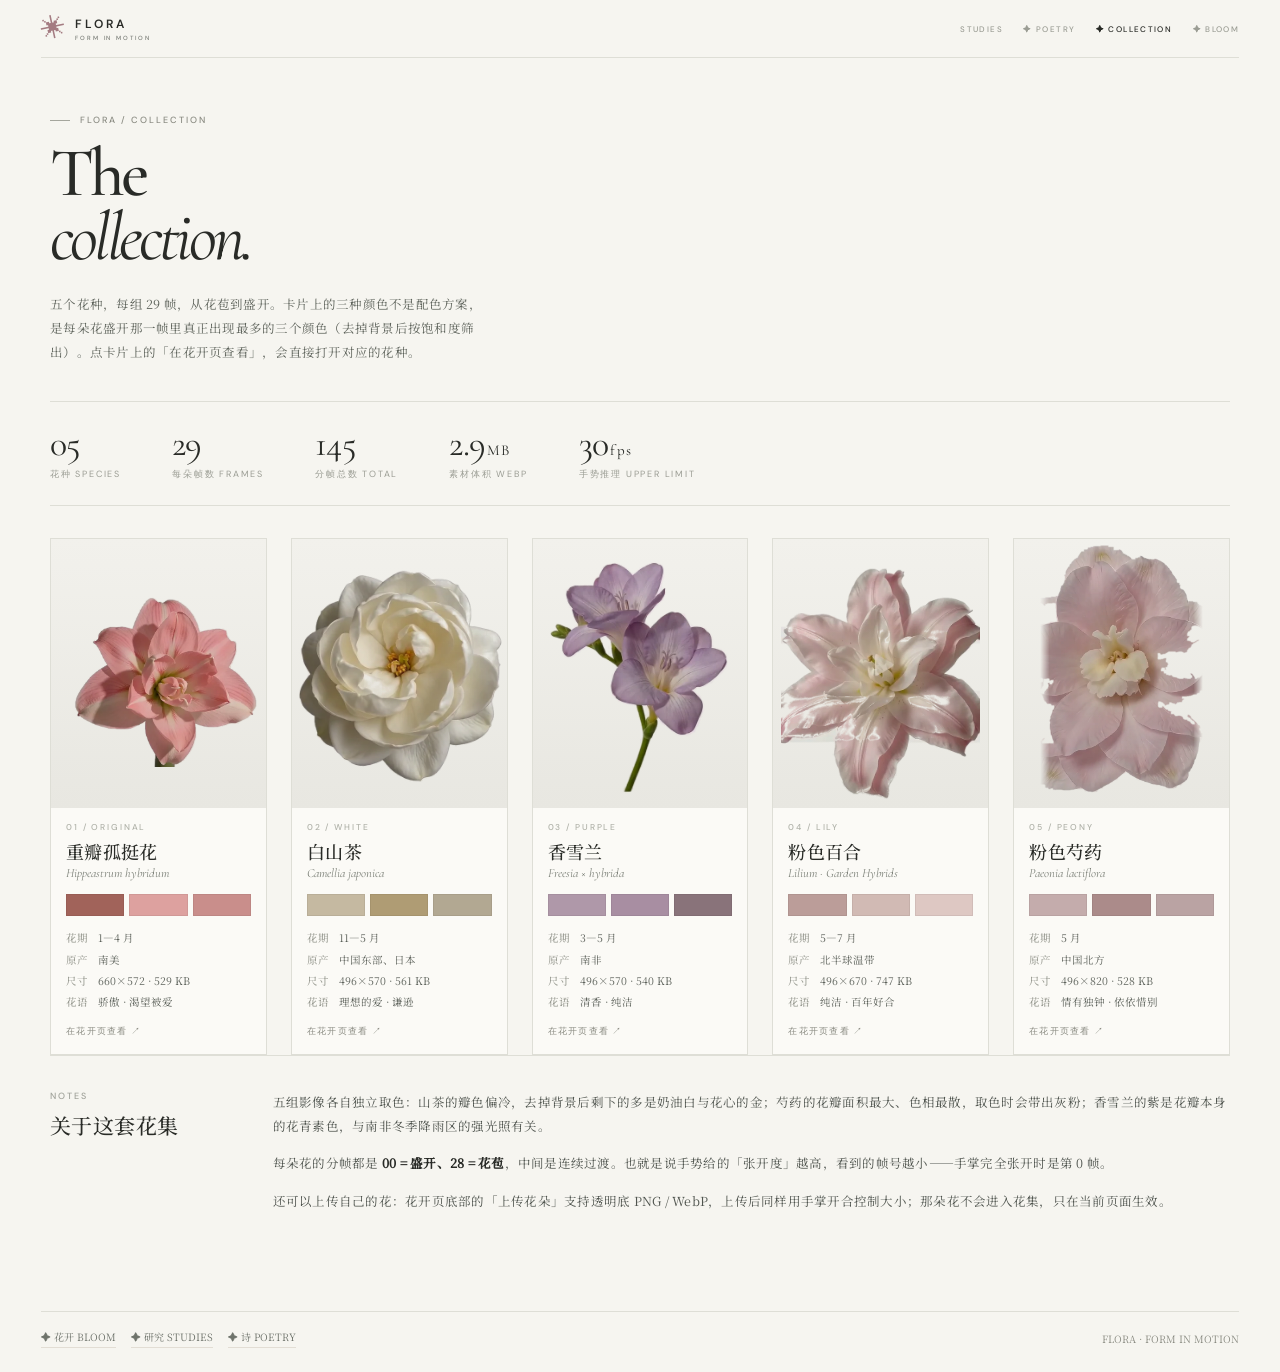
==== collection.html @ ce7758a3 "Add STUDIES / POETRY / COLLECTION pages, wire top nav, support ?flower= deep link" ====
<!doctype html>
<html lang="zh-CN">
<head>
  <meta charset="UTF-8" />
  <meta name="viewport" content="width=device-width, initial-scale=1.0" />
  <meta name="theme-color" content="#f6f5f0" />
  <meta name="description" content="FLORA · 花集：五个花种、145 张分帧、每组三种主色，附花期与花语。" />
  <link rel="icon" href="./assets/favicon.svg" type="image/svg+xml" />
  <title>COLLECTION · 花集 — FLORA</title>
  <link rel="stylesheet" href="./fonts.local.css" />
  <link rel="stylesheet" href="./styles.css" />
  <link rel="stylesheet" href="./pages.css" />
</head>
<body>
  <div class="doc-shell">
    <header class="topbar">
      <a class="wordmark" href="./" aria-label="FLORA 首页"><span class="mark" aria-hidden="true">✳</span><span><strong>FLORA</strong><small>FORM IN MOTION</small></span></a>
      <nav class="topnav" aria-label="作品导航"><a href="./studies.html">STUDIES</a><a href="./poetry.html">✦ POETRY</a><a class="active" href="./collection.html">✦ COLLECTION</a><a href="./">✦ BLOOM</a></nav>
    </header>
    <main class="doc-main">
      <p class="doc-eyebrow"><span></span>FLORA / COLLECTION</p>
      <h1 class="doc-title">The<br /><em>collection.</em></h1>
      <p class="doc-lede">五个花种，每组 29 帧，从花苞到盛开。卡片上的三种颜色不是配色方案，是每朵花盛开那一帧里真正出现最多的三个颜色（去掉背景后按饱和度筛出）。点卡片上的「在花开页查看」，会直接打开对应的花种。</p>

      <div class="stats">
        <div class="stat"><b>05</b><span>花种 SPECIES</span></div>
        <div class="stat"><b>29</b><span>每朵帧数 FRAMES</span></div>
        <div class="stat"><b>145</b><span>分帧总数 TOTAL</span></div>
        <div class="stat"><b>2.9<span>MB</span></b><span>素材体积 WEBP</span></div>
        <div class="stat"><b>30<span>fps</span></b><span>手势推理 UPPER LIMIT</span></div>
      </div>

      <div class="cards">

        <article class="card">
          <div class="card-img"><img src="./assets/frames/flower_00.webp" alt="重瓣孤挺花盛开帧" loading="lazy" /></div>
          <div class="card-body">
            <span class="card-no">01 / ORIGINAL</span>
            <h3>重瓣孤挺花</h3>
            <span class="lat">Hippeastrum hybridum</span>
            <div class="swatches"><i class="sw" style="background:#a1635a"></i><i class="sw" style="background:#dda19f"></i><i class="sw" style="background:#c98e8b"></i></div>
            <div class="card-meta"><b>花期</b><span>1—4 月</span><b>原产</b><span>南美</span><b>尺寸</b><span>660×572 · 529 KB</span><b>花语</b><span>骄傲 · 渴望被爱</span></div>
            <a class="go" href="./index.html?flower=1">在花开页查看 ↗</a>
          </div>
        </article>

        <article class="card">
          <div class="card-img"><img src="./assets/seedance/white/flower_00.webp" alt="白山茶盛开帧" loading="lazy" /></div>
          <div class="card-body">
            <span class="card-no">02 / WHITE</span>
            <h3>白山茶</h3>
            <span class="lat">Camellia japonica</span>
            <div class="swatches"><i class="sw" style="background:#c5b9a1"></i><i class="sw" style="background:#af9c74"></i><i class="sw" style="background:#b2a892"></i></div>
            <div class="card-meta"><b>花期</b><span>11—5 月</span><b>原产</b><span>中国东部、日本</span><b>尺寸</b><span>496×570 · 561 KB</span><b>花语</b><span>理想的爱 · 谦逊</span></div>
            <a class="go" href="./index.html?flower=2">在花开页查看 ↗</a>
          </div>
        </article>

        <article class="card">
          <div class="card-img"><img src="./assets/seedance/purple/flower_00.webp" alt="香雪兰盛开帧" loading="lazy" /></div>
          <div class="card-body">
            <span class="card-no">03 / PURPLE</span>
            <h3>香雪兰</h3>
            <span class="lat">Freesia × hybrida</span>
            <div class="swatches"><i class="sw" style="background:#af98a9"></i><i class="sw" style="background:#a88ea2"></i><i class="sw" style="background:#89737a"></i></div>
            <div class="card-meta"><b>花期</b><span>3—5 月</span><b>原产</b><span>南非</span><b>尺寸</b><span>496×570 · 540 KB</span><b>花语</b><span>清香 · 纯洁</span></div>
            <a class="go" href="./index.html?flower=3">在花开页查看 ↗</a>
          </div>
        </article>

        <article class="card">
          <div class="card-img"><img src="./assets/seedance/lily/flower_00.webp" alt="粉色百合盛开帧" loading="lazy" /></div>
          <div class="card-body">
            <span class="card-no">04 / LILY</span>
            <h3>粉色百合</h3>
            <span class="lat">Lilium · Garden Hybrids</span>
            <div class="swatches"><i class="sw" style="background:#bb9d99"></i><i class="sw" style="background:#d1bab4"></i><i class="sw" style="background:#dec8c3"></i></div>
            <div class="card-meta"><b>花期</b><span>5—7 月</span><b>原产</b><span>北半球温带</span><b>尺寸</b><span>496×670 · 747 KB</span><b>花语</b><span>纯洁 · 百年好合</span></div>
            <a class="go" href="./index.html?flower=4">在花开页查看 ↗</a>
          </div>
        </article>

        <article class="card">
          <div class="card-img"><img src="./assets/seedance/peony/flower_00.webp" alt="粉色芍药盛开帧" loading="lazy" /></div>
          <div class="card-body">
            <span class="card-no">05 / PEONY</span>
            <h3>粉色芍药</h3>
            <span class="lat">Paeonia lactiflora</span>
            <div class="swatches"><i class="sw" style="background:#c4acac"></i><i class="sw" style="background:#ab8b8a"></i><i class="sw" style="background:#baa3a3"></i></div>
            <div class="card-meta"><b>花期</b><span>5 月</span><b>原产</b><span>中国北方</span><b>尺寸</b><span>496×820 · 528 KB</span><b>花语</b><span>情有独钟 · 依依惜别</span></div>
            <a class="go" href="./index.html?flower=5">在花开页查看 ↗</a>
          </div>
        </article>

      </div>

      <div class="doc-sec">
        <h2>NOTES<b>关于这套花集</b></h2>
        <div class="doc-sec-body">
          <p>五组影像各自独立取色：山茶的瓣色偏冷，去掉背景后剩下的多是奶油白与花心的金；芍药的花瓣面积最大、色相最散，取色时会带出灰粉；香雪兰的紫是花瓣本身的花青素色，与南非冬季降雨区的强光照有关。</p>
          <p>每朵花的分帧都是 <strong>00 = 盛开、28 = 花苞</strong>，中间是连续过渡。也就是说手势给的「张开度」越高，看到的帧号越小——手掌完全张开时是第 0 帧。</p>
          <p>还可以上传自己的花：花开页底部的「上传花朵」支持透明底 PNG / WebP，上传后同样用手掌开合控制大小；那朵花不会进入花集，只在当前页面生效。</p>
        </div>
      </div>
    </main>
    <footer class="doc-footer">
      <nav aria-label="页脚导航"><a href="./">✦ 花开 BLOOM</a><a href="./studies.html">✦ 研究 STUDIES</a><a href="./poetry.html">✦ 诗 POETRY</a></nav>
      <span>FLORA · FORM IN MOTION</span>
    </footer>
  </div>
</body>
</html>
---- fonts.local.css ----
/* cyrillic-ext */
@font-face {
  font-family: 'Cormorant Garamond';
  font-style: italic;
  font-weight: 400;
  font-display: swap;
  src: url(./assets/fonts/cormorantgaramond-co3ZmX5slCNuHLi8bLeY9MK7whWMhyjYrEtFmSq17w.woff2) format('woff2');
  unicode-range: U+0460-052F, U+1C80-1C8A, U+20B4, U+2DE0-2DFF, U+A640-A69F, U+FE2E-FE2F;
}
/* cyrillic */
@font-face {
  font-family: 'Cormorant Garamond';
  font-style: italic;
  font-weight: 400;
  font-display: swap;
  src: url(./assets/fonts/cormorantgaramond-co3ZmX5slCNuHLi8bLeY9MK7whWMhyjYrEtMmSq17w.woff2) format('woff2');
  unicode-range: U+0301, U+0400-045F, U+0490-0491, U+04B0-04B1, U+2116;
}
/* vietnamese */
@font-face {
  font-family: 'Cormorant Garamond';
  font-style: italic;
  font-weight: 400;
  font-display: swap;
  src: url(./assets/fonts/cormorantgaramond-co3ZmX5slCNuHLi8bLeY9MK7whWMhyjYrEtHmSq17w.woff2) format('woff2');
  unicode-range: U+0102-0103, U+0110-0111, U+0128-0129, U+0168-0169, U+01A0-01A1, U+01AF-01B0, U+0300-0301, U+0303-0304, U+0308-0309, U+0323, U+0329, U+1EA0-1EF9, U+20AB;
}
/* latin-ext */
@font-face {
  font-family: 'Cormorant Garamond';
  font-style: italic;
  font-weight: 400;
  font-display: swap;
  src: url(./assets/fonts/cormorantgaramond-co3ZmX5slCNuHLi8bLeY9MK7whWMhyjYrEtGmSq17w.woff2) format('woff2');
  unicode-range: U+0100-02BA, U+02BD-02C5, U+02C7-02CC, U+02CE-02D7, U+02DD-02FF, U+0304, U+0308, U+0329, U+1D00-1DBF, U+1E00-1E9F, U+1EF2-1EFF, U+2020, U+20A0-20AB, U+20AD-20C4, U+2113, U+2C60-2C7F, U+A720-A7FF;
}
/* latin */
@font-face {
  font-family: 'Cormorant Garamond';
  font-style: italic;
  font-weight: 400;
  font-display: swap;
  src: url(./assets/fonts/cormorantgaramond-co3ZmX5slCNuHLi8bLeY9MK7whWMhyjYrEtImSo.woff2) format('woff2');
  unicode-range: U+0000-00FF, U+0131, U+0152-0153, U+02BB-02BC, U+02C6, U+02DA, U+02DC, U+0304, U+0308, U+0329, U+2000-206F, U+20AC, U+2122, U+2191, U+2193, U+2212, U+2215, U+FEFF, U+FFFD;
}
/* cyrillic-ext */
@font-face {
  font-family: 'Cormorant Garamond';
  font-style: italic;
  font-weight: 500;
  font-display: swap;
  src: url(./assets/fonts/cormorantgaramond-co3ZmX5slCNuHLi8bLeY9MK7whWMhyjYrEtFmSq17w.woff2) format('woff2');
  unicode-range: U+0460-052F, U+1C80-1C8A, U+20B4, U+2DE0-2DFF, U+A640-A69F, U+FE2E-FE2F;
}
/* cyrillic */
@font-face {
  font-family: 'Cormorant Garamond';
  font-style: italic;
  font-weight: 500;
  font-display: swap;
  src: url(./assets/fonts/cormorantgaramond-co3ZmX5slCNuHLi8bLeY9MK7whWMhyjYrEtMmSq17w.woff2) format('woff2');
  unicode-range: U+0301, U+0400-045F, U+0490-0491, U+04B0-04B1, U+2116;
}
/* vietnamese */
@font-face {
  font-family: 'Cormorant Garamond';
  font-style: italic;
  font-weight: 500;
  font-display: swap;
  src: url(./assets/fonts/cormorantgaramond-co3ZmX5slCNuHLi8bLeY9MK7whWMhyjYrEtHmSq17w.woff2) format('woff2');
  unicode-range: U+0102-0103, U+0110-0111, U+0128-0129, U+0168-0169, U+01A0-01A1, U+01AF-01B0, U+0300-0301, U+0303-0304, U+0308-0309, U+0323, U+0329, U+1EA0-1EF9, U+20AB;
}
/* latin-ext */
@font-face {
  font-family: 'Cormorant Garamond';
  font-style: italic;
  font-weight: 500;
  font-display: swap;
  src: url(./assets/fonts/cormorantgaramond-co3ZmX5slCNuHLi8bLeY9MK7whWMhyjYrEtGmSq17w.woff2) format('woff2');
  unicode-range: U+0100-02BA, U+02BD-02C5, U+02C7-02CC, U+02CE-02D7, U+02DD-02FF, U+0304, U+0308, U+0329, U+1D00-1DBF, U+1E00-1E9F, U+1EF2-1EFF, U+2020, U+20A0-20AB, U+20AD-20C4, U+2113, U+2C60-2C7F, U+A720-A7FF;
}
/* latin */
@font-face {
  font-family: 'Cormorant Garamond';
  font-style: italic;
  font-weight: 500;
  font-display: swap;
  src: url(./assets/fonts/cormorantgaramond-co3ZmX5slCNuHLi8bLeY9MK7whWMhyjYrEtImSo.woff2) format('woff2');
  unicode-range: U+0000-00FF, U+0131, U+0152-0153, U+02BB-02BC, U+02C6, U+02DA, U+02DC, U+0304, U+0308, U+0329, U+2000-206F, U+20AC, U+2122, U+2191, U+2193, U+2212, U+2215, U+FEFF, U+FFFD;
}
/* cyrillic-ext */
@font-face {
  font-family: 'Cormorant Garamond';
  font-style: normal;
  font-weight: 400;
  font-display: swap;
  src: url(./assets/fonts/cormorantgaramond-co3bmX5slCNuHLi8bLeY9MK7whWMhyjYpHtKgS4.woff2) format('woff2');
  unicode-range: U+0460-052F, U+1C80-1C8A, U+20B4, U+2DE0-2DFF, U+A640-A69F, U+FE2E-FE2F;
}
/* cyrillic */
@font-face {
  font-family: 'Cormorant Garamond';
  font-style: normal;
  font-weight: 400;
  font-display: swap;
  src: url(./assets/fonts/cormorantgaramond-co3bmX5slCNuHLi8bLeY9MK7whWMhyjYrXtKgS4.woff2) format('woff2');
  unicode-range: U+0301, U+0400-045F, U+0490-0491, U+04B0-04B1, U+2116;
}
/* vietnamese */
@font-face {
  font-family: 'Cormorant Garamond';
  font-style: normal;
  font-weight: 400;
  font-display: swap;
  src: url(./assets/fonts/cormorantgaramond-co3bmX5slCNuHLi8bLeY9MK7whWMhyjYpntKgS4.woff2) format('woff2');
  unicode-range: U+0102-0103, U+0110-0111, U+0128-0129, U+0168-0169, U+01A0-01A1, U+01AF-01B0, U+0300-0301, U+0303-0304, U+0308-0309, U+0323, U+0329, U+1EA0-1EF9, U+20AB;
}
/* latin-ext */
@font-face {
  font-family: 'Cormorant Garamond';
  font-style: normal;
  font-weight: 400;
  font-display: swap;
  src: url(./assets/fonts/cormorantgaramond-co3bmX5slCNuHLi8bLeY9MK7whWMhyjYp3tKgS4.woff2) format('woff2');
  unicode-range: U+0100-02BA, U+02BD-02C5, U+02C7-02CC, U+02CE-02D7, U+02DD-02FF, U+0304, U+0308, U+0329, U+1D00-1DBF, U+1E00-1E9F, U+1EF2-1EFF, U+2020, U+20A0-20AB, U+20AD-20C4, U+2113, U+2C60-2C7F, U+A720-A7FF;
}
/* latin */
@font-face {
  font-family: 'Cormorant Garamond';
  font-style: normal;
  font-weight: 400;
  font-display: swap;
  src: url(./assets/fonts/cormorantgaramond-co3bmX5slCNuHLi8bLeY9MK7whWMhyjYqXtK.woff2) format('woff2');
  unicode-range: U+0000-00FF, U+0131, U+0152-0153, U+02BB-02BC, U+02C6, U+02DA, U+02DC, U+0304, U+0308, U+0329, U+2000-206F, U+20AC, U+2122, U+2191, U+2193, U+2212, U+2215, U+FEFF, U+FFFD;
}
/* cyrillic-ext */
@font-face {
  font-family: 'Cormorant Garamond';
  font-style: normal;
  font-weight: 500;
  font-display: swap;
  src: url(./assets/fonts/cormorantgaramond-co3bmX5slCNuHLi8bLeY9MK7whWMhyjYpHtKgS4.woff2) format('woff2');
  unicode-range: U+0460-052F, U+1C80-1C8A, U+20B4, U+2DE0-2DFF, U+A640-A69F, U+FE2E-FE2F;
}
/* cyrillic */
@font-face {
  font-family: 'Cormorant Garamond';
  font-style: normal;
  font-weight: 500;
  font-display: swap;
  src: url(./assets/fonts/cormorantgaramond-co3bmX5slCNuHLi8bLeY9MK7whWMhyjYrXtKgS4.woff2) format('woff2');
  unicode-range: U+0301, U+0400-045F, U+0490-0491, U+04B0-04B1, U+2116;
}
/* vietnamese */
@font-face {
  font-family: 'Cormorant Garamond';
  font-style: normal;
  font-weight: 500;
  font-display: swap;
  src: url(./assets/fonts/cormorantgaramond-co3bmX5slCNuHLi8bLeY9MK7whWMhyjYpntKgS4.woff2) format('woff2');
  unicode-range: U+0102-0103, U+0110-0111, U+0128-0129, U+0168-0169, U+01A0-01A1, U+01AF-01B0, U+0300-0301, U+0303-0304, U+0308-0309, U+0323, U+0329, U+1EA0-1EF9, U+20AB;
}
/* latin-ext */
@font-face {
  font-family: 'Cormorant Garamond';
  font-style: normal;
  font-weight: 500;
  font-display: swap;
  src: url(./assets/fonts/cormorantgaramond-co3bmX5slCNuHLi8bLeY9MK7whWMhyjYp3tKgS4.woff2) format('woff2');
  unicode-range: U+0100-02BA, U+02BD-02C5, U+02C7-02CC, U+02CE-02D7, U+02DD-02FF, U+0304, U+0308, U+0329, U+1D00-1DBF, U+1E00-1E9F, U+1EF2-1EFF, U+2020, U+20A0-20AB, U+20AD-20C4, U+2113, U+2C60-2C7F, U+A720-A7FF;
}
/* latin */
@font-face {
  font-family: 'Cormorant Garamond';
  font-style: normal;
  font-weight: 500;
  font-display: swap;
  src: url(./assets/fonts/cormorantgaramond-co3bmX5slCNuHLi8bLeY9MK7whWMhyjYqXtK.woff2) format('woff2');
  unicode-range: U+0000-00FF, U+0131, U+0152-0153, U+02BB-02BC, U+02C6, U+02DA, U+02DC, U+0304, U+0308, U+0329, U+2000-206F, U+20AC, U+2122, U+2191, U+2193, U+2212, U+2215, U+FEFF, U+FFFD;
}
/* latin-ext */
@font-face {
  font-family: 'DM Sans';
  font-style: normal;
  font-weight: 400;
  font-display: swap;
  src: url(./assets/fonts/dmsans-rP2Yp2ywxg089UriI5-g4vlH9VoD8Cmcqbu6-K6h9Q.woff2) format('woff2');
  unicode-range: U+0100-02BA, U+02BD-02C5, U+02C7-02CC, U+02CE-02D7, U+02DD-02FF, U+0304, U+0308, U+0329, U+1D00-1DBF, U+1E00-1E9F, U+1EF2-1EFF, U+2020, U+20A0-20AB, U+20AD-20C4, U+2113, U+2C60-2C7F, U+A720-A7FF;
}
/* latin */
@font-face {
  font-family: 'DM Sans';
  font-style: normal;
  font-weight: 400;
  font-display: swap;
  src: url(./assets/fonts/dmsans-rP2Yp2ywxg089UriI5-g4vlH9VoD8Cmcqbu0-K4.woff2) format('woff2');
  unicode-range: U+0000-00FF, U+0131, U+0152-0153, U+02BB-02BC, U+02C6, U+02DA, U+02DC, U+0304, U+0308, U+0329, U+2000-206F, U+20AC, U+2122, U+2191, U+2193, U+2212, U+2215, U+FEFF, U+FFFD;
}
/* latin-ext */
@font-face {
  font-family: 'DM Sans';
  font-style: normal;
  font-weight: 500;
  font-display: swap;
  src: url(./assets/fonts/dmsans-rP2Yp2ywxg089UriI5-g4vlH9VoD8Cmcqbu6-K6h9Q.woff2) format('woff2');
  unicode-range: U+0100-02BA, U+02BD-02C5, U+02C7-02CC, U+02CE-02D7, U+02DD-02FF, U+0304, U+0308, U+0329, U+1D00-1DBF, U+1E00-1E9F, U+1EF2-1EFF, U+2020, U+20A0-20AB, U+20AD-20C4, U+2113, U+2C60-2C7F, U+A720-A7FF;
}
/* latin */
@font-face {
  font-family: 'DM Sans';
  font-style: normal;
  font-weight: 500;
  font-display: swap;
  src: url(./assets/fonts/dmsans-rP2Yp2ywxg089UriI5-g4vlH9VoD8Cmcqbu0-K4.woff2) format('woff2');
  unicode-range: U+0000-00FF, U+0131, U+0152-0153, U+02BB-02BC, U+02C6, U+02DA, U+02DC, U+0304, U+0308, U+0329, U+2000-206F, U+20AC, U+2122, U+2191, U+2193, U+2212, U+2215, U+FEFF, U+FFFD;
}
/* latin-ext */
@font-face {
  font-family: 'DM Sans';
  font-style: normal;
  font-weight: 600;
  font-display: swap;
  src: url(./assets/fonts/dmsans-rP2Yp2ywxg089UriI5-g4vlH9VoD8Cmcqbu6-K6h9Q.woff2) format('woff2');
  unicode-range: U+0100-02BA, U+02BD-02C5, U+02C7-02CC, U+02CE-02D7, U+02DD-02FF, U+0304, U+0308, U+0329, U+1D00-1DBF, U+1E00-1E9F, U+1EF2-1EFF, U+2020, U+20A0-20AB, U+20AD-20C4, U+2113, U+2C60-2C7F, U+A720-A7FF;
}
/* latin */
@font-face {
  font-family: 'DM Sans';
  font-style: normal;
  font-weight: 600;
  font-display: swap;
  src: url(./assets/fonts/dmsans-rP2Yp2ywxg089UriI5-g4vlH9VoD8Cmcqbu0-K4.woff2) format('woff2');
  unicode-range: U+0000-00FF, U+0131, U+0152-0153, U+02BB-02BC, U+02C6, U+02DA, U+02DC, U+0304, U+0308, U+0329, U+2000-206F, U+20AC, U+2122, U+2191, U+2193, U+2212, U+2215, U+FEFF, U+FFFD;
}
@font-face {
  font-family: 'Noto Serif SC';
  font-style: normal;
  font-weight: 400;
  font-display: swap;
  src: url(./assets/fonts/notoserifsc-H4chBXePl9DZ0Xe7gG9cyOj7oqP0dTpxZbB9E9gjjmzKvaeKHUTtJDWv3z-us4bxD8F5og.4.woff2) format('woff2');
  unicode-range: U+1f1e9-1f1f5, U+1f1f7-1f1ff, U+1f21a, U+1f232, U+1f234-1f237, U+1f250-1f251, U+1f300, U+1f302-1f308, U+1f30a-1f311, U+1f315, U+1f319-1f320, U+1f324, U+1f327, U+1f32a, U+1f32c-1f32d, U+1f330-1f357, U+1f359-1f37e;
}
@font-face {
  font-family: 'Noto Serif SC';
  font-style: normal;
  font-weight: 400;
  font-display: swap;
  src: url(./assets/fonts/notoserifsc-H4chBXePl9DZ0Xe7gG9cyOj7oqP0dTpxZbB9E9gjjmzKvaeKHUTtJDWv3z-us4bxD8F5og.5.woff2) format('woff2');
  unicode-range: U+fee3, U+fef3, U+ff03-ff04, U+ff07, U+ff0a, U+ff17-ff19, U+ff1c-ff1d, U+ff20-ff3a, U+ff3c, U+ff3e-ff5b, U+ff5d, U+ff61-ff65, U+ff67-ff6a, U+ff6c, U+ff6f-ff78, U+ff7a-ff7d, U+ff80-ff84, U+ff86, U+ff89-ff8e, U+ff92, U+ff97-ff9b, U+ff9d-ff9f, U+ffe0-ffe4, U+ffe6, U+ffe9, U+ffeb, U+ffed, U+fffc, U+1f004, U+1f170-1f171, U+1f192-1f195, U+1f198-1f19a, U+1f1e6-1f1e8;
}
@font-face {
  font-family: 'Noto Serif SC';
  font-style: normal;
  font-weight: 400;
  font-display: swap;
  src: url(./assets/fonts/notoserifsc-H4chBXePl9DZ0Xe7gG9cyOj7oqP0dTpxZbB9E9gjjmzKvaeKHUTtJDWv3z-us4bxD8F5og.6.woff2) format('woff2');
  unicode-range: U+f0a7, U+f0b2, U+f0b7, U+f0c9, U+f0d8, U+f0da, U+f0dc-f0dd, U+f0e0, U+f0e6, U+f0eb, U+f0fc, U+f101, U+f104-f105, U+f107, U+f10b, U+f11b, U+f14b, U+f18a, U+f193, U+f1d6-f1d7, U+f244, U+f27a, U+f296, U+f2ae, U+f471, U+f4b3, U+f610-f611, U+f880-f881, U+f8ec, U+f8f5, U+f8ff, U+f901, U+f90a, U+f92c-f92d, U+f934, U+f937, U+f941, U+f965, U+f967, U+f969, U+f96b, U+f96f, U+f974, U+f978-f979, U+f97e, U+f981, U+f98a, U+f98e, U+f997, U+f99c, U+f9b2, U+f9b5, U+f9ba, U+f9be, U+f9ca, U+f9d0-f9d1, U+f9dd, U+f9e0-f9e1, U+f9e4, U+f9f7, U+fa00-fa01, U+fa08, U+fa0a, U+fa11, U+fb01-fb02, U+fdfc, U+fe0e, U+fe30-fe31, U+fe33-fe44, U+fe49-fe52, U+fe54-fe57, U+fe59-fe66, U+fe68-fe6b, U+fe8e, U+fe92-fe93, U+feae, U+feb8, U+fecb-fecc, U+fee0;
}
@font-face {
  font-family: 'Noto Serif SC';
  font-style: normal;
  font-weight: 400;
  font-display: swap;
  src: url(./assets/fonts/notoserifsc-H4chBXePl9DZ0Xe7gG9cyOj7oqP0dTpxZbB9E9gjjmzKvaeKHUTtJDWv3z-us4bxD8F5og.21.woff2) format('woff2');
  unicode-range: U+9f83, U+9f85-9f8d, U+9f90-9f91, U+9f94-9f96, U+9f98, U+9f9b-9f9c, U+9f9e, U+9fa0, U+9fa2, U+9ff0-9fff, U+a001, U+a007, U+a025, U+a046-a047, U+a057, U+a072, U+a078-a079, U+a083, U+a085, U+a100, U+a118, U+a132, U+a134, U+a1f4, U+a242, U+a4a6, U+a4aa, U+a4b0-a4b1, U+a4b3, U+a9c1-a9c2, U+ac00-ac01, U+ac04, U+ac08, U+ac10-ac11, U+ac13-ac16, U+ac19, U+ac1c-ac1d, U+ac24, U+ac70-ac71, U+ac74, U+ac77-ac78, U+ac80-ac81, U+ac83, U+ac8c, U+ac90, U+ac9f-aca0, U+aca8-aca9, U+acac, U+acb0, U+acbd, U+acc1, U+acc4, U+ace0-ace1, U+ace4, U+ace8, U+acf3, U+acf5, U+acfc-acfd, U+ad00, U+ad0c, U+ad11, U+ad1c, U+ad34, U+ad50, U+ad64, U+ad6c, U+ad70, U+ad74, U+ad7f, U+ad81, U+ad8c, U+adc0, U+adc8, U+addc, U+ade0, U+adf8-adf9, U+adfc, U+ae00, U+ae08-ae09, U+ae0b, U+ae30, U+ae34, U+ae38, U+ae40, U+ae4a, U+ae4c, U+ae54, U+ae68, U+aebc, U+aed8, U+af2c-af2d;
}
@font-face {
  font-family: 'Noto Serif SC';
  font-style: normal;
  font-weight: 400;
  font-display: swap;
  src: url(./assets/fonts/notoserifsc-H4chBXePl9DZ0Xe7gG9cyOj7oqP0dTpxZbB9E9gjjmzKvaeKHUTtJDWv3z-us4bxD8F5og.22.woff2) format('woff2');
  unicode-range: U+9e30-9e33, U+9e35-9e3b, U+9e3e, U+9e40-9e44, U+9e46-9e4e, U+9e51, U+9e53, U+9e55-9e58, U+9e5a-9e5c, U+9e5e-9e63, U+9e66-9e6e, U+9e71, U+9e73, U+9e75, U+9e78-9e79, U+9e7c-9e7e, U+9e82, U+9e86-9e88, U+9e8b-9e8c, U+9e90-9e91, U+9e93, U+9e95, U+9e97, U+9e9d, U+9ea4-9ea5, U+9ea9-9eaa, U+9eb4-9eb5, U+9eb8-9eba, U+9ebc-9ebf, U+9ec3, U+9ec9, U+9ecd, U+9ed0, U+9ed2-9ed3, U+9ed5-9ed6, U+9ed9, U+9edc-9edd, U+9edf-9ee0, U+9ee2, U+9ee5, U+9ee7-9eea, U+9eef, U+9ef1, U+9ef3-9ef4, U+9ef6, U+9ef9, U+9efb-9efc, U+9efe, U+9f0b, U+9f0d, U+9f10, U+9f14, U+9f17, U+9f19, U+9f22, U+9f29, U+9f2c, U+9f2f, U+9f31, U+9f37, U+9f39, U+9f3d-9f3e, U+9f41, U+9f4a-9f4b, U+9f51-9f52, U+9f61-9f63, U+9f66-9f67, U+9f80-9f81;
}
@font-face {
  font-family: 'Noto Serif SC';
  font-style: normal;
  font-weight: 400;
  font-display: swap;
  src: url(./assets/fonts/notoserifsc-H4chBXePl9DZ0Xe7gG9cyOj7oqP0dTpxZbB9E9gjjmzKvaeKHUTtJDWv3z-us4bxD8F5og.23.woff2) format('woff2');
  unicode-range: U+9c82-9c83, U+9c85-9c8c, U+9c8e-9c92, U+9c94-9c9b, U+9c9e-9ca3, U+9ca5-9ca7, U+9ca9, U+9cab, U+9cad-9cae, U+9cb1-9cb7, U+9cb9-9cbd, U+9cbf-9cc0, U+9cc3, U+9cc5-9cc7, U+9cc9-9cd1, U+9cd3-9cda, U+9cdc-9cdd, U+9cdf, U+9ce1-9ce3, U+9ce5, U+9ce9, U+9cee-9cef, U+9cf3-9cf4, U+9cf6, U+9cfc-9cfd, U+9d02, U+9d08-9d09, U+9d12, U+9d1b, U+9d1e, U+9d26, U+9d28, U+9d37, U+9d3b, U+9d3f, U+9d51, U+9d59, U+9d5c-9d5d, U+9d5f-9d61, U+9d6c, U+9d70, U+9d72, U+9d7a, U+9d7e, U+9d84, U+9d89, U+9d8f, U+9d92, U+9daf, U+9db4, U+9db8, U+9dbc, U+9dc4, U+9dc7, U+9dc9, U+9dd7, U+9ddf, U+9df2, U+9df9-9dfa, U+9e0a, U+9e11, U+9e1a, U+9e1e, U+9e20, U+9e22, U+9e28-9e2c, U+9e2e-9e2f;
}
@font-face {
  font-family: 'Noto Serif SC';
  font-style: normal;
  font-weight: 400;
  font-display: swap;
  src: url(./assets/fonts/notoserifsc-H4chBXePl9DZ0Xe7gG9cyOj7oqP0dTpxZbB9E9gjjmzKvaeKHUTtJDWv3z-us4bxD8F5og.24.woff2) format('woff2');
  unicode-range: U+9a80, U+9a83, U+9a85, U+9a88-9a8a, U+9a8d-9a8e, U+9a90, U+9a92-9a93, U+9a95-9a96, U+9a98-9a99, U+9a9b-9aa2, U+9aa5, U+9aa7, U+9aaf-9ab1, U+9ab5-9ab6, U+9ab9-9aba, U+9ac0-9ac4, U+9ac8, U+9acb-9acc, U+9ace-9acf, U+9ad1-9ad2, U+9ad9, U+9adf, U+9ae1, U+9ae3, U+9aea-9aeb, U+9aed-9aef, U+9af4, U+9af9, U+9afb, U+9b03-9b04, U+9b06, U+9b08, U+9b0d, U+9b0f-9b10, U+9b13, U+9b18, U+9b1a, U+9b1f, U+9b22-9b23, U+9b25, U+9b27-9b28, U+9b2a, U+9b2f, U+9b31-9b32, U+9b3b, U+9b43, U+9b46-9b49, U+9b4d-9b4e, U+9b51, U+9b56, U+9b58, U+9b5a, U+9b5c, U+9b5f, U+9b61-9b62, U+9b6f, U+9b77, U+9b80, U+9b88, U+9b8b, U+9b8e, U+9b91, U+9b9f-9ba0, U+9ba8, U+9baa-9bab, U+9bad-9bae, U+9bb0-9bb1, U+9bb8, U+9bc9-9bca, U+9bd3, U+9bd6, U+9bdb, U+9be8, U+9bf0-9bf1, U+9c02, U+9c10, U+9c15, U+9c24, U+9c2d, U+9c32, U+9c39, U+9c3b, U+9c40, U+9c47-9c49, U+9c53, U+9c57, U+9c64, U+9c72, U+9c77-9c78, U+9c7b, U+9c7f-9c80;
}
@font-face {
  font-family: 'Noto Serif SC';
  font-style: normal;
  font-weight: 400;
  font-display: swap;
  src: url(./assets/fonts/notoserifsc-H4chBXePl9DZ0Xe7gG9cyOj7oqP0dTpxZbB9E9gjjmzKvaeKHUTtJDWv3z-us4bxD8F5og.25.woff2) format('woff2');
  unicode-range: U+98dd, U+98e1-98e2, U+98e7-98ea, U+98ec, U+98ee-98ef, U+98f2, U+98f4, U+98fc-98fe, U+9903, U+9905, U+9908, U+990a, U+990c-990d, U+9913-9914, U+9918, U+991a-991b, U+991e, U+9921, U+9928, U+992c, U+992e, U+9935, U+9938-9939, U+993d-993e, U+9945, U+994b-994c, U+9951-9952, U+9954-9955, U+9957, U+995e, U+9963, U+9966-9969, U+996b-996c, U+996f, U+9974-9975, U+9977-9979, U+997d-997e, U+9980-9981, U+9983-9984, U+9987, U+998a-998b, U+998d-9991, U+9993-9995, U+9997-9998, U+99a5, U+99ab, U+99ad-99ae, U+99b1, U+99b3-99b4, U+99bc, U+99bf, U+99c1, U+99c3-99c6, U+99cc, U+99d0, U+99d2, U+99d5, U+99db, U+99dd, U+99e1, U+99ed, U+99f1, U+99ff, U+9a01, U+9a03-9a04, U+9a0e-9a0f, U+9a11-9a13, U+9a19, U+9a1b, U+9a28, U+9a2b, U+9a30, U+9a32, U+9a37, U+9a40, U+9a45, U+9a4a, U+9a4d-9a4e, U+9a52, U+9a55, U+9a57, U+9a5a-9a5b, U+9a5f, U+9a62, U+9a65, U+9a69, U+9a6b, U+9a6e, U+9a75, U+9a77-9a7a, U+9a7d;
}
@font-face {
  font-family: 'Noto Serif SC';
  font-style: normal;
  font-weight: 400;
  font-display: swap;
  src: url(./assets/fonts/notoserifsc-H4chBXePl9DZ0Xe7gG9cyOj7oqP0dTpxZbB9E9gjjmzKvaeKHUTtJDWv3z-us4bxD8F5og.26.woff2) format('woff2');
  unicode-range: U+975b-975c, U+9763, U+9765-9766, U+976c-976d, U+9773, U+9776, U+977a, U+977c, U+9784-9785, U+978e-978f, U+9791-9792, U+9794-9795, U+9798, U+979a, U+979e, U+97a3, U+97a5-97a6, U+97a8, U+97ab-97ac, U+97ae-97af, U+97b2, U+97b4, U+97c6, U+97cb-97cc, U+97d3, U+97d8, U+97dc, U+97e1, U+97ea-97eb, U+97ee, U+97fb, U+97fe-97ff, U+9801-9803, U+9805-9806, U+9808, U+980c, U+9810-9814, U+9817-9818, U+981e, U+9820-9821, U+9824, U+9828, U+982b-982d, U+9830, U+9834, U+9838-9839, U+983c, U+9846, U+984d-984f, U+9851-9852, U+9854-9855, U+9857-9858, U+985a-985b, U+9862-9863, U+9865, U+9867, U+986b, U+986f-9871, U+9877-9878, U+987c, U+9880, U+9883, U+9885, U+9889, U+988b-988f, U+9893-9895, U+9899-989b, U+989e-989f, U+98a1-98a2, U+98a5-98a7, U+98a9, U+98af, U+98b1, U+98b6, U+98ba, U+98be, U+98c3-98c4, U+98c6-98c8, U+98cf-98d6, U+98da-98db;
}
@font-face {
  font-family: 'Noto Serif SC';
  font-style: normal;
  font-weight: 400;
  font-display: swap;
  src: url(./assets/fonts/notoserifsc-H4chBXePl9DZ0Xe7gG9cyOj7oqP0dTpxZbB9E9gjjmzKvaeKHUTtJDWv3z-us4bxD8F5og.27.woff2) format('woff2');
  unicode-range: U+95c4-95ca, U+95cc-95cd, U+95d4-95d6, U+95d8, U+95e1-95e2, U+95e9, U+95f0-95f1, U+95f3, U+95f6, U+95fc, U+95fe-95ff, U+9602-9604, U+9606-960d, U+960f, U+9611-9613, U+9615-9617, U+9619-961b, U+961d, U+9621, U+9628, U+962f, U+963c-963e, U+9641-9642, U+9649, U+9654, U+965b-965f, U+9661, U+9663, U+9665, U+9667-9668, U+966c, U+9670, U+9672-9674, U+9678, U+967a, U+967d, U+9682, U+9685, U+9688, U+968a, U+968d-968e, U+9695, U+9697-9698, U+969e, U+96a0, U+96a3-96a4, U+96a8, U+96aa, U+96b0-96b1, U+96b3-96b4, U+96b7-96b9, U+96bb-96bd, U+96c9, U+96cb, U+96ce, U+96d1-96d2, U+96d6, U+96d9, U+96db-96dc, U+96de, U+96e0, U+96e3, U+96e9, U+96eb, U+96f0-96f2, U+96f9, U+96ff, U+9701-9702, U+9705, U+9708, U+970a, U+970e-970f, U+9711, U+9719, U+9727, U+972a, U+972d, U+9730, U+973d, U+9742, U+9744, U+9748-9749, U+9750-9751, U+975a;
}
@font-face {
  font-family: 'Noto Serif SC';
  font-style: normal;
  font-weight: 400;
  font-display: swap;
  src: url(./assets/fonts/notoserifsc-H4chBXePl9DZ0Xe7gG9cyOj7oqP0dTpxZbB9E9gjjmzKvaeKHUTtJDWv3z-us4bxD8F5og.28.woff2) format('woff2');
  unicode-range: U+94f5, U+94f7, U+94f9, U+94fb-94fd, U+94ff, U+9503-9504, U+9506-9507, U+9509-950a, U+950d-950f, U+9511-9518, U+951a-9520, U+9522, U+9528-952d, U+9530-953a, U+953c-953f, U+9543-9546, U+9548-9550, U+9552-9555, U+9557-955b, U+955d-9568, U+956a-956d, U+9570-9574, U+9583, U+9586, U+9589, U+958e-958f, U+9591-9592, U+9594, U+9598-9599, U+959e-95a0, U+95a2-95a6, U+95a8-95b2, U+95b4, U+95b8-95c3;
}
@font-face {
  font-family: 'Noto Serif SC';
  font-style: normal;
  font-weight: 400;
  font-display: swap;
  src: url(./assets/fonts/notoserifsc-H4chBXePl9DZ0Xe7gG9cyOj7oqP0dTpxZbB9E9gjjmzKvaeKHUTtJDWv3z-us4bxD8F5og.29.woff2) format('woff2');
  unicode-range: U+941c-942b, U+942d-942e, U+9432-9433, U+9435, U+9438, U+943a, U+943e, U+9444, U+944a, U+9451-9452, U+945a, U+9462-9463, U+9465, U+9470-9487, U+948a-9492, U+9494-9498, U+949a, U+949c-949d, U+94a1, U+94a3-94a4, U+94a8, U+94aa-94ad, U+94af, U+94b2, U+94b4-94ba, U+94bc-94c0, U+94c4, U+94c6-94db, U+94de-94ec, U+94ee-94f1, U+94f3;
}
@font-face {
  font-family: 'Noto Serif SC';
  font-style: normal;
  font-weight: 400;
  font-display: swap;
  src: url(./assets/fonts/notoserifsc-H4chBXePl9DZ0Xe7gG9cyOj7oqP0dTpxZbB9E9gjjmzKvaeKHUTtJDWv3z-us4bxD8F5og.30.woff2) format('woff2');
  unicode-range: U+92ec-92ed, U+92f0, U+92f3, U+92f8, U+92fc, U+9304, U+9306, U+9310, U+9312, U+9315, U+9318, U+931a, U+931e, U+9320-9322, U+9324, U+9326-9329, U+932b-932c, U+932f, U+9331-9332, U+9335-9336, U+933e, U+9340-9341, U+934a-9360, U+9362-9363, U+9365-936b, U+936e, U+9375, U+937e, U+9382, U+938a, U+938c, U+938f, U+9393-9394, U+9396-9397, U+939a, U+93a2, U+93a7, U+93ac-93cd, U+93d0-93d1, U+93d6-93d8, U+93de-93df, U+93e1-93e2, U+93e4, U+93f8, U+93fb, U+93fd, U+940e-941a;
}
@font-face {
  font-family: 'Noto Serif SC';
  font-style: normal;
  font-weight: 400;
  font-display: swap;
  src: url(./assets/fonts/notoserifsc-H4chBXePl9DZ0Xe7gG9cyOj7oqP0dTpxZbB9E9gjjmzKvaeKHUTtJDWv3z-us4bxD8F5og.31.woff2) format('woff2');
  unicode-range: U+9163-9164, U+9169, U+9170, U+9172, U+9174, U+9179-917a, U+917d-917e, U+9182-9183, U+9185, U+918c-918d, U+9190-9191, U+919a, U+919c, U+91a1-91a4, U+91a8, U+91aa-91af, U+91b4-91b5, U+91b8, U+91ba, U+91be, U+91c0-91c1, U+91c6, U+91c8, U+91cb, U+91d0, U+91d2, U+91d7-91d8, U+91dd, U+91e3, U+91e6-91e7, U+91ed, U+91f0, U+91f5, U+91f9, U+9200, U+9205, U+9207-920a, U+920d-920e, U+9210, U+9214-9215, U+921c, U+921e, U+9221, U+9223-9227, U+9229-922a, U+922d, U+9234-9235, U+9237, U+9239-923a, U+923c-9240, U+9244-9246, U+9249, U+924e-924f, U+9251, U+9253, U+9257, U+925b, U+925e, U+9262, U+9264-9266, U+9268, U+926c, U+926f, U+9271, U+927b, U+927e, U+9280, U+9283, U+9285-928a, U+928e, U+9291, U+9293, U+9296, U+9298, U+929c-929d, U+92a8, U+92ab-92ae, U+92b3, U+92b6-92b7, U+92b9, U+92c1, U+92c5-92c6, U+92c8, U+92cc, U+92d0, U+92d2, U+92e4, U+92ea;
}
@font-face {
  font-family: 'Noto Serif SC';
  font-style: normal;
  font-weight: 400;
  font-display: swap;
  src: url(./assets/fonts/notoserifsc-H4chBXePl9DZ0Xe7gG9cyOj7oqP0dTpxZbB9E9gjjmzKvaeKHUTtJDWv3z-us4bxD8F5og.32.woff2) format('woff2');
  unicode-range: U+9004, U+900b, U+9011, U+9015-9016, U+901e, U+9021, U+9026, U+902d, U+902f, U+9031, U+9035-9036, U+9039-903a, U+9041, U+9044-9046, U+904a, U+904f-9052, U+9054-9055, U+9058-9059, U+905b-905e, U+9060-9062, U+9068-9069, U+906f, U+9072, U+9074, U+9076-907a, U+907c-907d, U+9081, U+9083, U+9085, U+9087-908b, U+908f, U+9095, U+9097, U+9099-909b, U+909d, U+90a0-90a1, U+90a8-90a9, U+90ac, U+90b0, U+90b2-90b4, U+90b6, U+90b8, U+90ba, U+90bd-90be, U+90c3-90c5, U+90c7-90c8, U+90cf-90d0, U+90d3, U+90d5, U+90d7, U+90da-90dc, U+90de, U+90e2, U+90e4, U+90e6-90e7, U+90ea-90eb, U+90ef, U+90f4-90f5, U+90f7, U+90fe-9100, U+9104, U+9109, U+910c, U+9112, U+9114-9115, U+9118, U+911c, U+911e, U+9120, U+9122-9123, U+9127, U+912d, U+912f-9132, U+9139-913a, U+9143, U+9146, U+9149-914a, U+914c, U+914e-9150, U+9154, U+9157, U+915a, U+915d-915e, U+9161-9162;
}
@font-face {
  font-family: 'Noto Serif SC';
  font-style: normal;
  font-weight: 400;
  font-display: swap;
  src: url(./assets/fonts/notoserifsc-H4chBXePl9DZ0Xe7gG9cyOj7oqP0dTpxZbB9E9gjjmzKvaeKHUTtJDWv3z-us4bxD8F5og.33.woff2) format('woff2');
  unicode-range: U+8e41-8e42, U+8e47, U+8e49-8e4b, U+8e50-8e53, U+8e59-8e5a, U+8e5f-8e60, U+8e64, U+8e69, U+8e6c, U+8e70, U+8e74, U+8e76, U+8e7a-8e7c, U+8e7f, U+8e84-8e85, U+8e87, U+8e89, U+8e8b, U+8e8d, U+8e8f-8e90, U+8e94, U+8e99, U+8e9c, U+8e9e, U+8eaa, U+8eac, U+8eb0, U+8eb6, U+8ec0, U+8ec6, U+8eca-8ece, U+8ed2, U+8eda, U+8edf, U+8ee2, U+8eeb, U+8ef8, U+8efb-8efe, U+8f03, U+8f09, U+8f0b, U+8f12-8f15, U+8f1b, U+8f1d, U+8f1f, U+8f29-8f2a, U+8f2f, U+8f36, U+8f38, U+8f3b, U+8f3e-8f3f, U+8f44-8f45, U+8f49, U+8f4d-8f4e, U+8f5f, U+8f6b, U+8f6d, U+8f71-8f73, U+8f75-8f76, U+8f78-8f7a, U+8f7c, U+8f7e, U+8f81-8f82, U+8f84, U+8f87, U+8f8a-8f8b, U+8f8d-8f8f, U+8f94-8f95, U+8f97-8f9a, U+8fa6, U+8fad-8faf, U+8fb2, U+8fb5-8fb7, U+8fba-8fbc, U+8fbf, U+8fc2, U+8fcb, U+8fcd, U+8fd3, U+8fd5, U+8fd7, U+8fda, U+8fe2-8fe5, U+8fe8-8fe9, U+8fee, U+8ff3-8ff4, U+8ff8, U+8ffa;
}
@font-face {
  font-family: 'Noto Serif SC';
  font-style: normal;
  font-weight: 400;
  font-display: swap;
  src: url(./assets/fonts/notoserifsc-H4chBXePl9DZ0Xe7gG9cyOj7oqP0dTpxZbB9E9gjjmzKvaeKHUTtJDWv3z-us4bxD8F5og.34.woff2) format('woff2');
  unicode-range: U+8cbd, U+8cbf-8cc4, U+8cc7-8cc8, U+8cca, U+8ccd, U+8cd1, U+8cd3, U+8cdb-8cdc, U+8cde, U+8ce0, U+8ce2-8ce4, U+8ce6-8ce8, U+8cea, U+8ced, U+8cf4, U+8cf8, U+8cfa, U+8cfc-8cfd, U+8d04-8d05, U+8d07-8d08, U+8d0a, U+8d0d, U+8d0f, U+8d13-8d14, U+8d16, U+8d1b, U+8d20, U+8d30, U+8d32-8d33, U+8d36, U+8d3b, U+8d3d, U+8d40, U+8d42-8d43, U+8d45-8d46, U+8d48-8d4a, U+8d4d, U+8d51, U+8d53, U+8d55, U+8d59, U+8d5c-8d5d, U+8d5f, U+8d61, U+8d66-8d67, U+8d6a, U+8d6d, U+8d71, U+8d73, U+8d84, U+8d90-8d91, U+8d94-8d95, U+8d99, U+8da8, U+8daf, U+8db1, U+8db5, U+8db8, U+8dba, U+8dbc, U+8dbf, U+8dc2, U+8dc4, U+8dc6, U+8dcb, U+8dce-8dcf, U+8dd6-8dd7, U+8dda-8ddb, U+8dde, U+8de1, U+8de3-8de4, U+8de9, U+8deb-8dec, U+8df0-8df1, U+8df6-8dfd, U+8e05, U+8e07, U+8e09-8e0a, U+8e0c, U+8e0e, U+8e10, U+8e14, U+8e1d-8e1f, U+8e23, U+8e26, U+8e2b-8e31, U+8e34-8e35, U+8e39-8e3a, U+8e3d, U+8e40;
}
@font-face {
  font-family: 'Noto Serif SC';
  font-style: normal;
  font-weight: 400;
  font-display: swap;
  src: url(./assets/fonts/notoserifsc-H4chBXePl9DZ0Xe7gG9cyOj7oqP0dTpxZbB9E9gjjmzKvaeKHUTtJDWv3z-us4bxD8F5og.35.woff2) format('woff2');
  unicode-range: U+8b80, U+8b83, U+8b8a, U+8b8c, U+8b90, U+8b93, U+8b99-8b9a, U+8ba0, U+8ba3, U+8ba5-8ba7, U+8baa-8bac, U+8bb4-8bb5, U+8bb7, U+8bb9, U+8bc2-8bc3, U+8bc5, U+8bcb-8bcc, U+8bce-8bd0, U+8bd2-8bd4, U+8bd6, U+8bd8-8bd9, U+8bdc, U+8bdf, U+8be3-8be4, U+8be7-8be9, U+8beb-8bec, U+8bee, U+8bf0, U+8bf2-8bf3, U+8bf6, U+8bf9, U+8bfc-8bfd, U+8bff-8c00, U+8c02, U+8c04, U+8c06-8c07, U+8c0c, U+8c0f, U+8c11-8c12, U+8c14-8c1b, U+8c1d-8c21, U+8c24-8c25, U+8c27, U+8c2a-8c2c, U+8c2e-8c30, U+8c32-8c36, U+8c3f, U+8c47-8c4c, U+8c4e-8c50, U+8c54-8c56, U+8c62, U+8c68, U+8c6c, U+8c73, U+8c78, U+8c7a, U+8c82, U+8c85, U+8c89-8c8a, U+8c8d-8c8e, U+8c90, U+8c93-8c94, U+8c98, U+8c9d-8c9e, U+8ca0-8ca2, U+8ca7-8cac, U+8caf-8cb0, U+8cb3-8cb4, U+8cb6-8cb9, U+8cbb-8cbc;
}
@font-face {
  font-family: 'Noto Serif SC';
  font-style: normal;
  font-weight: 400;
  font-display: swap;
  src: url(./assets/fonts/notoserifsc-H4chBXePl9DZ0Xe7gG9cyOj7oqP0dTpxZbB9E9gjjmzKvaeKHUTtJDWv3z-us4bxD8F5og.36.woff2) format('woff2');
  unicode-range: U+8a15-8a18, U+8a1a-8a1b, U+8a1d, U+8a1f, U+8a22-8a23, U+8a25, U+8a2b, U+8a2d, U+8a31, U+8a33-8a34, U+8a36-8a38, U+8a3a, U+8a3c, U+8a3e, U+8a40-8a41, U+8a46, U+8a48, U+8a50, U+8a52, U+8a54-8a55, U+8a58, U+8a5b, U+8a5d-8a63, U+8a66, U+8a69-8a6b, U+8a6d-8a6e, U+8a70, U+8a72-8a73, U+8a7a, U+8a85, U+8a87, U+8a8a, U+8a8c-8a8d, U+8a90-8a92, U+8a95, U+8a98, U+8aa0-8aa1, U+8aa3-8aa6, U+8aa8-8aa9, U+8aac-8aae, U+8ab0, U+8ab2, U+8ab8-8ab9, U+8abc, U+8abe-8abf, U+8ac7, U+8acf, U+8ad2, U+8ad6-8ad7, U+8adb-8adc, U+8adf, U+8ae1, U+8ae6-8ae8, U+8aeb, U+8aed-8aee, U+8af1, U+8af3-8af4, U+8af7-8af8, U+8afa, U+8afe, U+8b00-8b02, U+8b07, U+8b0a, U+8b0c, U+8b0e, U+8b10, U+8b17, U+8b19, U+8b1b, U+8b1d, U+8b20-8b21, U+8b26, U+8b28, U+8b2c, U+8b33, U+8b39, U+8b3e-8b3f, U+8b41, U+8b45, U+8b49, U+8b4c, U+8b4f, U+8b57-8b58, U+8b5a, U+8b5c, U+8b5e, U+8b60, U+8b6c, U+8b6f-8b70, U+8b72, U+8b74, U+8b77, U+8b7d;
}
@font-face {
  font-family: 'Noto Serif SC';
  font-style: normal;
  font-weight: 400;
  font-display: swap;
  src: url(./assets/fonts/notoserifsc-H4chBXePl9DZ0Xe7gG9cyOj7oqP0dTpxZbB9E9gjjmzKvaeKHUTtJDWv3z-us4bxD8F5og.37.woff2) format('woff2');
  unicode-range: U+8882, U+8884-8886, U+8888, U+888f, U+8892-8893, U+889b, U+88a2, U+88a4, U+88a6, U+88a8, U+88aa, U+88ae, U+88b1, U+88b4, U+88b7, U+88bc, U+88c0, U+88c6-88c9, U+88ce-88cf, U+88d1-88d3, U+88d8, U+88db-88dd, U+88df, U+88e1-88e3, U+88e5, U+88e8, U+88ec, U+88f0-88f1, U+88f3-88f4, U+88fc-88fe, U+8900, U+8902, U+8906-8907, U+8909-890c, U+8912-8915, U+8918-891b, U+8921, U+8925, U+892b, U+8930, U+8932, U+8934, U+8936, U+893b, U+893d, U+8941, U+894c, U+8955-8956, U+8959, U+895c, U+895e-8960, U+8966, U+896a, U+896c, U+896f-8970, U+8972, U+897b, U+897e, U+8980, U+8983, U+8985, U+8987-8988, U+898c, U+898f, U+8993, U+8997, U+899a, U+89a1, U+89a7, U+89a9-89aa, U+89b2-89b3, U+89b7, U+89c0, U+89c7, U+89ca-89cc, U+89ce-89d1, U+89d6, U+89da, U+89dc, U+89de, U+89e5, U+89e7, U+89eb, U+89ef, U+89f1, U+89f3-89f4, U+89f8, U+89ff, U+8a01-8a03, U+8a07-8a0a, U+8a0e-8a0f, U+8a13;
}
@font-face {
  font-family: 'Noto Serif SC';
  font-style: normal;
  font-weight: 400;
  font-display: swap;
  src: url(./assets/fonts/notoserifsc-H4chBXePl9DZ0Xe7gG9cyOj7oqP0dTpxZbB9E9gjjmzKvaeKHUTtJDWv3z-us4bxD8F5og.38.woff2) format('woff2');
  unicode-range: U+86f4, U+86f8-86f9, U+86fb, U+86fe, U+8703, U+8706-870a, U+870d, U+8711-8713, U+871a, U+871e, U+8722-8723, U+8725, U+8729, U+872e, U+8731, U+8734, U+8737, U+873a-873b, U+873e-8740, U+8742, U+8747-8748, U+8753, U+8755, U+8757-8758, U+875d, U+875f, U+8762-8766, U+8768, U+876e, U+8770, U+8772, U+8775, U+8778, U+877b-877e, U+8782, U+8785, U+8788, U+878b, U+8793, U+8797, U+879a, U+879e-87a0, U+87a2-87a3, U+87a8, U+87ab-87ad, U+87af, U+87b3, U+87b5, U+87bd, U+87c0, U+87c4, U+87c6, U+87ca-87cb, U+87d1-87d2, U+87db-87dc, U+87de, U+87e0, U+87e5, U+87ea, U+87ec, U+87ee, U+87f2-87f3, U+87fb, U+87fd-87fe, U+8802-8803, U+8805, U+880a-880b, U+880d, U+8813-8816, U+8819, U+881b, U+881f, U+8821, U+8823, U+8831-8832, U+8835-8836, U+8839, U+883b-883c, U+8844, U+8846, U+884a, U+884e, U+8852-8853, U+8855, U+8859, U+885b, U+885d-885e, U+8862, U+8864, U+8869-886a, U+886e-886f, U+8872, U+8879, U+887d-887f;
}
@font-face {
  font-family: 'Noto Serif SC';
  font-style: normal;
  font-weight: 400;
  font-display: swap;
  src: url(./assets/fonts/notoserifsc-H4chBXePl9DZ0Xe7gG9cyOj7oqP0dTpxZbB9E9gjjmzKvaeKHUTtJDWv3z-us4bxD8F5og.39.woff2) format('woff2');
  unicode-range: U+8548, U+854e, U+8553, U+8556-8557, U+8559, U+855e, U+8561, U+8564-8565, U+8568-856a, U+856d, U+856f-8570, U+8572, U+8576, U+8579-857b, U+8580, U+8585-8586, U+8588, U+858a, U+858f, U+8591, U+8594, U+8599, U+859c, U+85a2, U+85a4, U+85a6, U+85a8-85a9, U+85ab-85ac, U+85ae, U+85b7-85b9, U+85be, U+85c1, U+85c7, U+85cd, U+85d0, U+85d3, U+85d5, U+85dc-85dd, U+85df-85e0, U+85e5-85e6, U+85e8-85ea, U+85f4, U+85f9, U+85fe-85ff, U+8602, U+8605-8607, U+860a-860b, U+8616, U+8618, U+861a, U+8627, U+8629, U+862d, U+8638, U+863c, U+863f, U+864d, U+864f, U+8652-8655, U+865b-865c, U+865f, U+8662, U+8667, U+866c, U+866e, U+8671, U+8675, U+867a-867c, U+867f, U+868b, U+868d, U+8693, U+869c-869d, U+86a1, U+86a3-86a4, U+86a7-86a9, U+86ac, U+86af-86b1, U+86b4-86b6, U+86ba, U+86c0, U+86c4, U+86c6, U+86c9-86ca, U+86cd-86d1, U+86d4, U+86d8, U+86de-86df, U+86e4, U+86e6, U+86e9, U+86ed, U+86ef-86f3;
}
@font-face {
  font-family: 'Noto Serif SC';
  font-style: normal;
  font-weight: 400;
  font-display: swap;
  src: url(./assets/fonts/notoserifsc-H4chBXePl9DZ0Xe7gG9cyOj7oqP0dTpxZbB9E9gjjmzKvaeKHUTtJDWv3z-us4bxD8F5og.40.woff2) format('woff2');
  unicode-range: U+83c5, U+83c8-83c9, U+83cb, U+83d1, U+83d3-83d6, U+83d8, U+83db, U+83dd, U+83df, U+83e1, U+83e5, U+83ea-83eb, U+83f0, U+83f4, U+83f8-83f9, U+83fb, U+83fd, U+83ff, U+8401, U+8406, U+840a-840b, U+840f, U+8411, U+8418, U+841c, U+8420, U+8422-8424, U+8426, U+8429, U+842c, U+8438-8439, U+843b-843c, U+843f, U+8446-8447, U+8449, U+844e, U+8451-8452, U+8456, U+8459-845a, U+845c, U+8462, U+8466, U+846d, U+846f-8470, U+8473, U+8476-8478, U+847a, U+847d, U+8484-8485, U+8487, U+8489, U+848c, U+848e, U+8490, U+8493-8494, U+8497, U+849b, U+849e-849f, U+84a1, U+84a5, U+84a8, U+84af, U+84b4, U+84b9-84bf, U+84c1-84c2, U+84c5-84c7, U+84ca-84cb, U+84cd, U+84d0-84d1, U+84d3, U+84d6, U+84df-84e0, U+84e2-84e3, U+84e5-84e7, U+84ee, U+84f3, U+84f6, U+84fa, U+84fc, U+84ff-8500, U+850c, U+8511, U+8514-8515, U+8517-8518, U+851f, U+8523, U+8525-8526, U+8529, U+852b, U+852d, U+8532, U+8534-8535, U+8538-853a, U+853c, U+8543, U+8545;
}
@font-face {
  font-family: 'Noto Serif SC';
  font-style: normal;
  font-weight: 400;
  font-display: swap;
  src: url(./assets/fonts/notoserifsc-H4chBXePl9DZ0Xe7gG9cyOj7oqP0dTpxZbB9E9gjjmzKvaeKHUTtJDWv3z-us4bxD8F5og.41.woff2) format('woff2');
  unicode-range: U+82bc, U+82be, U+82c0-82c2, U+82c4-82c8, U+82ca-82cc, U+82ce, U+82d0, U+82d2-82d3, U+82d5-82d6, U+82d8-82d9, U+82dc-82de, U+82e0-82e4, U+82e7, U+82e9-82eb, U+82ed-82ee, U+82f3-82f4, U+82f7-82f8, U+82fa-8301, U+8306-8308, U+830c-830d, U+830f, U+8311, U+8313-8315, U+8318, U+831a-831b, U+831d, U+8324, U+8327, U+832a, U+832c-832d, U+832f, U+8331-8334, U+833a-833c, U+8340, U+8343-8345, U+8347-8348, U+834a, U+834c, U+834f, U+8351, U+8356, U+8358-835c, U+835e, U+8360, U+8364-8366, U+8368-836a, U+836c-836e, U+8373, U+8378, U+837b-837d, U+837f-8380, U+8382, U+8388, U+838a-838b, U+8392, U+8394, U+8396, U+8398-8399, U+839b-839c, U+83a0, U+83a2-83a3, U+83a8-83aa, U+83ae-83b0, U+83b3-83b4, U+83b6, U+83b8, U+83ba, U+83bc-83bd, U+83bf-83c0, U+83c2;
}
@font-face {
  font-family: 'Noto Serif SC';
  font-style: normal;
  font-weight: 400;
  font-display: swap;
  src: url(./assets/fonts/notoserifsc-H4chBXePl9DZ0Xe7gG9cyOj7oqP0dTpxZbB9E9gjjmzKvaeKHUTtJDWv3z-us4bxD8F5og.42.woff2) format('woff2');
  unicode-range: U+8166-8169, U+816b, U+816d, U+8171, U+8173-8174, U+8178, U+817c-817d, U+8182, U+8188, U+8191, U+8198-819b, U+81a0, U+81a3, U+81a5-81a6, U+81a9, U+81b6, U+81ba-81bb, U+81bd, U+81bf, U+81c1, U+81c3, U+81c6, U+81c9-81ca, U+81cc-81cd, U+81d1, U+81d3-81d4, U+81d8, U+81db-81dc, U+81de-81df, U+81e5, U+81e7-81e9, U+81eb-81ec, U+81ee-81ef, U+81f5, U+81f8, U+81fa, U+81fc, U+81fe, U+8200-8202, U+8204, U+8208-820a, U+820e-8210, U+8216-8218, U+821b-821c, U+8221-8224, U+8226-8228, U+822b, U+822d, U+822f, U+8232-8234, U+8237-8238, U+823a-823b, U+823e, U+8244, U+8249, U+824b, U+824f, U+8259-825a, U+825f, U+8266, U+8268, U+826e, U+8271, U+8276-8279, U+827d, U+827f, U+8283-8284, U+8288-828a, U+828d-8291, U+8293-8294, U+8296-8298, U+829f-82a1, U+82a3-82a4, U+82a7-82ab, U+82ae, U+82b0, U+82b2, U+82b4-82b6;
}
@font-face {
  font-family: 'Noto Serif SC';
  font-style: normal;
  font-weight: 400;
  font-display: swap;
  src: url(./assets/fonts/notoserifsc-H4chBXePl9DZ0Xe7gG9cyOj7oqP0dTpxZbB9E9gjjmzKvaeKHUTtJDWv3z-us4bxD8F5og.43.woff2) format('woff2');
  unicode-range: U+8016, U+8018-8019, U+801c, U+801e, U+8026-802a, U+8031, U+8034-8035, U+8037, U+8043, U+804b, U+804d, U+8052, U+8056, U+8059, U+805e, U+8061, U+8068-8069, U+806e-8074, U+8076-8078, U+807c-8080, U+8082, U+8084-8085, U+8088, U+808f, U+8093, U+809c, U+809f, U+80ab, U+80ad-80ae, U+80b1, U+80b6-80b8, U+80bc-80bd, U+80c2, U+80c4, U+80ca, U+80cd, U+80d1, U+80d4, U+80d7, U+80d9-80db, U+80dd, U+80e0, U+80e4-80e5, U+80e7-80ed, U+80ef-80f1, U+80f3-80f4, U+80fc, U+8101, U+8104-8105, U+8107-8108, U+810c-810e, U+8112-8115, U+8117-8119, U+811b-811f, U+8121-8130, U+8132-8134, U+8137, U+8139, U+813f-8140, U+8142, U+8146, U+8148, U+814d-814e, U+8151, U+8153, U+8158-815a, U+815e, U+8160;
}
@font-face {
  font-family: 'Noto Serif SC';
  font-style: normal;
  font-weight: 400;
  font-display: swap;
  src: url(./assets/fonts/notoserifsc-H4chBXePl9DZ0Xe7gG9cyOj7oqP0dTpxZbB9E9gjjmzKvaeKHUTtJDWv3z-us4bxD8F5og.44.woff2) format('woff2');
  unicode-range: U+7ef0-7ef2, U+7ef6, U+7efa-7efb, U+7efe, U+7f01-7f04, U+7f08, U+7f0a-7f12, U+7f17, U+7f19, U+7f1b-7f1c, U+7f1f, U+7f21-7f23, U+7f25-7f28, U+7f2a-7f33, U+7f35-7f37, U+7f3d, U+7f42, U+7f44-7f45, U+7f4c-7f4d, U+7f52, U+7f54, U+7f58-7f59, U+7f5d, U+7f5f-7f61, U+7f63, U+7f65, U+7f68, U+7f70-7f71, U+7f73-7f75, U+7f77, U+7f79, U+7f7d-7f7e, U+7f85-7f86, U+7f88-7f89, U+7f8b-7f8c, U+7f90-7f91, U+7f94-7f96, U+7f98-7f9b, U+7f9d, U+7f9f, U+7fa3, U+7fa7-7fa9, U+7fac-7fb2, U+7fb4, U+7fb6, U+7fb8, U+7fbc, U+7fbf-7fc0, U+7fc3, U+7fca, U+7fcc, U+7fce, U+7fd2, U+7fd5, U+7fd9-7fdb, U+7fdf, U+7fe3, U+7fe5-7fe7, U+7fe9, U+7feb-7fec, U+7fee-7fef, U+7ff1, U+7ff3-7ff4, U+7ff9-7ffa, U+7ffe, U+8004, U+8006, U+800b, U+800e, U+8011-8012, U+8014;
}
@font-face {
  font-family: 'Noto Serif SC';
  font-style: normal;
  font-weight: 400;
  font-display: swap;
  src: url(./assets/fonts/notoserifsc-H4chBXePl9DZ0Xe7gG9cyOj7oqP0dTpxZbB9E9gjjmzKvaeKHUTtJDWv3z-us4bxD8F5og.45.woff2) format('woff2');
  unicode-range: U+7dd2, U+7dd4, U+7dd6-7dd8, U+7dda-7de0, U+7de2-7de6, U+7de8-7ded, U+7def, U+7df1-7df5, U+7df7, U+7df9, U+7dfb-7dfc, U+7dfe-7e02, U+7e04, U+7e08-7e0b, U+7e12, U+7e1b, U+7e1e, U+7e20, U+7e22-7e23, U+7e26, U+7e29, U+7e2b, U+7e2e-7e2f, U+7e31, U+7e37, U+7e39-7e3e, U+7e40, U+7e43-7e44, U+7e46-7e47, U+7e4a-7e4b, U+7e4d-7e4e, U+7e51, U+7e54-7e56, U+7e58-7e5b, U+7e5d-7e5e, U+7e61, U+7e66-7e67, U+7e69-7e6b, U+7e6d, U+7e70, U+7e73, U+7e77, U+7e79, U+7e7b-7e7d, U+7e81-7e82, U+7e8c-7e8d, U+7e8f, U+7e92-7e94, U+7e96, U+7e98, U+7e9a-7e9c, U+7e9e-7e9f, U+7ea1, U+7ea3, U+7ea5, U+7ea8-7ea9, U+7eab, U+7ead-7eae, U+7eb0, U+7ebb, U+7ebe, U+7ec0-7ec2, U+7ec9, U+7ecb-7ecc, U+7ed0, U+7ed4, U+7ed7, U+7edb, U+7ee0-7ee2, U+7ee5-7ee6, U+7ee8, U+7eeb;
}
@font-face {
  font-family: 'Noto Serif SC';
  font-style: normal;
  font-weight: 400;
  font-display: swap;
  src: url(./assets/fonts/notoserifsc-H4chBXePl9DZ0Xe7gG9cyOj7oqP0dTpxZbB9E9gjjmzKvaeKHUTtJDWv3z-us4bxD8F5og.46.woff2) format('woff2');
  unicode-range: U+7ce8, U+7cec, U+7cf0, U+7cf5-7cf9, U+7cfc, U+7cfe, U+7d00, U+7d04-7d0b, U+7d0d, U+7d10-7d14, U+7d17-7d19, U+7d1b-7d1f, U+7d21, U+7d24-7d26, U+7d28-7d2a, U+7d2c-7d2e, U+7d30-7d31, U+7d33, U+7d35-7d36, U+7d38-7d3a, U+7d40, U+7d42-7d44, U+7d46, U+7d4b-7d4c, U+7d4f, U+7d51, U+7d54-7d56, U+7d58, U+7d5b-7d5c, U+7d5e, U+7d61-7d63, U+7d66, U+7d68, U+7d6a-7d6c, U+7d6f, U+7d71-7d73, U+7d75-7d77, U+7d79-7d7a, U+7d7e, U+7d81, U+7d84-7d8b, U+7d8d, U+7d8f, U+7d91, U+7d94, U+7d96, U+7d98-7d9a, U+7d9c-7da0, U+7da2, U+7da6, U+7daa-7db1, U+7db4-7db8, U+7dba-7dbf, U+7dc1, U+7dc4, U+7dc7-7dc8, U+7dca-7dcd, U+7dcf, U+7dd1;
}
@font-face {
  font-family: 'Noto Serif SC';
  font-style: normal;
  font-weight: 400;
  font-display: swap;
  src: url(./assets/fonts/notoserifsc-H4chBXePl9DZ0Xe7gG9cyOj7oqP0dTpxZbB9E9gjjmzKvaeKHUTtJDWv3z-us4bxD8F5og.47.woff2) format('woff2');
  unicode-range: U+7bd3-7bd4, U+7bd9-7bda, U+7bdd, U+7be0-7be1, U+7be4-7be6, U+7be9-7bea, U+7bef, U+7bf4, U+7bf6, U+7bfc, U+7bfe, U+7c01, U+7c03, U+7c07-7c08, U+7c0a-7c0d, U+7c0f, U+7c11, U+7c15-7c16, U+7c19, U+7c1e-7c21, U+7c23-7c24, U+7c26, U+7c28-7c33, U+7c35, U+7c37-7c3b, U+7c3d-7c3e, U+7c40-7c41, U+7c43, U+7c47-7c48, U+7c4c, U+7c50, U+7c53-7c54, U+7c59, U+7c5f-7c60, U+7c63-7c65, U+7c6c, U+7c6e, U+7c72, U+7c74, U+7c79-7c7a, U+7c7c, U+7c81-7c82, U+7c84-7c85, U+7c88, U+7c8a-7c91, U+7c93-7c96, U+7c99, U+7c9b-7c9e, U+7ca0-7ca2, U+7ca6-7ca9, U+7cac, U+7caf-7cb3, U+7cb5-7cb7, U+7cba-7cbd, U+7cbf-7cc2, U+7cc5, U+7cc7-7cc9, U+7ccc-7ccd, U+7cd7, U+7cdc, U+7cde, U+7ce0, U+7ce4-7ce5, U+7ce7;
}
@font-face {
  font-family: 'Noto Serif SC';
  font-style: normal;
  font-weight: 400;
  font-display: swap;
  src: url(./assets/fonts/notoserifsc-H4chBXePl9DZ0Xe7gG9cyOj7oqP0dTpxZbB9E9gjjmzKvaeKHUTtJDWv3z-us4bxD8F5og.48.woff2) format('woff2');
  unicode-range: U+7ae6, U+7af4-7af7, U+7afa-7afb, U+7afd-7b0a, U+7b0c, U+7b0e-7b0f, U+7b13, U+7b15-7b16, U+7b18-7b19, U+7b1e-7b20, U+7b22-7b25, U+7b29-7b2b, U+7b2d-7b2e, U+7b30-7b3b, U+7b3e-7b3f, U+7b41-7b42, U+7b44-7b47, U+7b4a, U+7b4c-7b50, U+7b58, U+7b5a, U+7b5c, U+7b60, U+7b66-7b67, U+7b69, U+7b6c-7b6f, U+7b72-7b76, U+7b7b-7b7d, U+7b7f, U+7b82, U+7b85, U+7b87, U+7b8b-7b96, U+7b98-7b99, U+7b9b-7b9f, U+7ba2-7ba4, U+7ba6-7bac, U+7bae-7bb0, U+7bb4, U+7bb7-7bb9, U+7bbb, U+7bc0-7bc1, U+7bc3-7bc4, U+7bc6, U+7bc8-7bcc, U+7bd1;
}
@font-face {
  font-family: 'Noto Serif SC';
  font-style: normal;
  font-weight: 400;
  font-display: swap;
  src: url(./assets/fonts/notoserifsc-H4chBXePl9DZ0Xe7gG9cyOj7oqP0dTpxZbB9E9gjjmzKvaeKHUTtJDWv3z-us4bxD8F5og.49.woff2) format('woff2');
  unicode-range: U+798b-798e, U+7992, U+7994-7995, U+7997-7998, U+799a-799c, U+799f, U+79a3-79a6, U+79a8-79ac, U+79ae-79b1, U+79b3-79b5, U+79b8, U+79ba, U+79bf, U+79c2, U+79c6, U+79c8, U+79cf, U+79d5-79d6, U+79dd-79de, U+79e3, U+79e7-79e8, U+79eb, U+79ed, U+79f4, U+79f7-79f8, U+79fa, U+79fe, U+7a02-7a03, U+7a05, U+7a0a, U+7a14, U+7a17, U+7a19, U+7a1c, U+7a1e-7a1f, U+7a23, U+7a25-7a26, U+7a2c, U+7a2e, U+7a30-7a32, U+7a36-7a37, U+7a39, U+7a3c, U+7a40, U+7a42, U+7a47, U+7a49, U+7a4c-7a4f, U+7a51, U+7a55, U+7a5b, U+7a5d-7a5e, U+7a62-7a63, U+7a66, U+7a68-7a69, U+7a6b, U+7a70, U+7a78, U+7a80, U+7a85-7a88, U+7a8a, U+7a90, U+7a93-7a96, U+7a98, U+7a9b-7a9c, U+7a9e, U+7aa0-7aa1, U+7aa3, U+7aa8-7aaa, U+7aac-7ab0, U+7ab3, U+7ab8, U+7aba, U+7abd-7abf, U+7ac4-7ac5, U+7ac7-7ac8, U+7aca, U+7ad1-7ad2, U+7ada-7add, U+7ae1, U+7ae4;
}
@font-face {
  font-family: 'Noto Serif SC';
  font-style: normal;
  font-weight: 400;
  font-display: swap;
  src: url(./assets/fonts/notoserifsc-H4chBXePl9DZ0Xe7gG9cyOj7oqP0dTpxZbB9E9gjjmzKvaeKHUTtJDWv3z-us4bxD8F5og.50.woff2) format('woff2');
  unicode-range: U+784c, U+784e-7854, U+7856-7857, U+7859-785a, U+7865, U+7869-786a, U+786d, U+786f, U+7876-7877, U+787c, U+787e-787f, U+7881, U+7887-7889, U+7893-7894, U+7898-789e, U+78a1, U+78a3, U+78a5, U+78a9, U+78ad, U+78b2, U+78b4, U+78b6, U+78b9-78ba, U+78bc, U+78bf, U+78c3, U+78c9, U+78cb, U+78d0-78d2, U+78d4, U+78d9-78da, U+78dc, U+78de, U+78e1, U+78e5-78e6, U+78ea, U+78ec, U+78ef, U+78f1-78f2, U+78f4, U+78fa-78fb, U+78fe, U+7901-7902, U+7905, U+7907, U+7909, U+790b-790c, U+790e, U+7910, U+7913, U+7919-791b, U+791e-791f, U+7921, U+7924, U+7926, U+792a-792b, U+7934, U+7936, U+7939, U+793b, U+793d, U+7940, U+7942-7943, U+7945-7947, U+7949-794a, U+794c, U+794e-7951, U+7953-7955, U+7957-795a, U+795c, U+795f-7960, U+7962, U+7964, U+7966-7967, U+7969, U+796b, U+796f, U+7972, U+7974, U+7979, U+797b-797c, U+797e-7980, U+7982, U+7986-7987, U+7989-798a;
}
@font-face {
  font-family: 'Noto Serif SC';
  font-style: normal;
  font-weight: 400;
  font-display: swap;
  src: url(./assets/fonts/notoserifsc-H4chBXePl9DZ0Xe7gG9cyOj7oqP0dTpxZbB9E9gjjmzKvaeKHUTtJDWv3z-us4bxD8F5og.51.woff2) format('woff2');
  unicode-range: U+7722, U+7726, U+7728, U+772b-7730, U+7732-7736, U+7739-773a, U+773d-773f, U+7743, U+7746-7747, U+774c-774f, U+7751-7752, U+7758-775a, U+775c-775e, U+7762, U+7765-7766, U+7768-776a, U+776c-776d, U+7771-7772, U+777a, U+777c-777e, U+7780, U+7785, U+7787, U+778b-778d, U+778f-7791, U+7793, U+779e-77a0, U+77a2, U+77a5, U+77ad, U+77af, U+77b4-77b7, U+77bd-77c0, U+77c2, U+77c5, U+77c7, U+77cd, U+77d6-77d7, U+77d9-77da, U+77dd-77de, U+77e7, U+77ea, U+77ec, U+77ef, U+77f8, U+77fb, U+77fd-77fe, U+7800, U+7803, U+7806, U+7809, U+780f-7812, U+7815, U+7817-7818, U+781a-781f, U+7821-7823, U+7825-7827, U+7829, U+782b-7830, U+7832-7833, U+7835, U+7837, U+7839-783c, U+783e, U+7841-7844, U+7847-7849, U+784b;
}
@font-face {
  font-family: 'Noto Serif SC';
  font-style: normal;
  font-weight: 400;
  font-display: swap;
  src: url(./assets/fonts/notoserifsc-H4chBXePl9DZ0Xe7gG9cyOj7oqP0dTpxZbB9E9gjjmzKvaeKHUTtJDWv3z-us4bxD8F5og.52.woff2) format('woff2');
  unicode-range: U+7613-7619, U+761b-761d, U+761f-7622, U+7625, U+7627-762a, U+762e-7630, U+7632-7635, U+7638-763a, U+763c-763d, U+763f-7640, U+7642-7643, U+7647-7648, U+764d-764e, U+7652, U+7654, U+7658, U+765a, U+765c, U+765e-765f, U+7661-7663, U+7665, U+7669, U+766c, U+766e-766f, U+7671-7673, U+7675-7676, U+7678-767a, U+767f, U+7681, U+7683, U+7688, U+768a-768c, U+768e, U+7690-7692, U+7695, U+7698, U+769a-769b, U+769d-76a0, U+76a2, U+76a4-76a7, U+76ab-76ac, U+76af-76b0, U+76b2, U+76b4-76b5, U+76ba-76bb, U+76bf, U+76c2-76c3, U+76c5, U+76c9, U+76cc-76ce, U+76dc-76de, U+76e1-76ea, U+76f1, U+76f9-76fb, U+76fd, U+76ff-7700, U+7703-7704, U+7707-7708, U+770c-770f, U+7712, U+7714, U+7716, U+7719-771b, U+771e, U+7721;
}
@font-face {
  font-family: 'Noto Serif SC';
  font-style: normal;
  font-weight: 400;
  font-display: swap;
  src: url(./assets/fonts/notoserifsc-H4chBXePl9DZ0Xe7gG9cyOj7oqP0dTpxZbB9E9gjjmzKvaeKHUTtJDWv3z-us4bxD8F5og.53.woff2) format('woff2');
  unicode-range: U+750d, U+750f, U+7511, U+7513, U+7515, U+7517, U+7519, U+7521-7527, U+752a, U+752c-752d, U+752f, U+7534, U+7536, U+753a, U+753e, U+7540, U+7544, U+7547-754b, U+754d-754e, U+7550-7553, U+7556-7557, U+755a-755b, U+755d-755e, U+7560, U+7562, U+7564, U+7566-7568, U+756b-756c, U+756f-7573, U+7575, U+7579-757c, U+757e-757f, U+7581-7584, U+7587, U+7589-758e, U+7590, U+7592, U+7594, U+7596, U+7599-759a, U+759d, U+759f-75a0, U+75a3, U+75a5, U+75a8, U+75ac-75ad, U+75b0-75b1, U+75b3-75b5, U+75b8, U+75bd, U+75c1-75c4, U+75c8-75ca, U+75cc-75cd, U+75d4, U+75d6, U+75d9, U+75de, U+75e0, U+75e2-75e4, U+75e6-75ea, U+75f1-75f3, U+75f7, U+75f9-75fa, U+75fc, U+75fe-7601, U+7603, U+7605-7606, U+7608-760e, U+7610-7612;
}
@font-face {
  font-family: 'Noto Serif SC';
  font-style: normal;
  font-weight: 400;
  font-display: swap;
  src: url(./assets/fonts/notoserifsc-H4chBXePl9DZ0Xe7gG9cyOj7oqP0dTpxZbB9E9gjjmzKvaeKHUTtJDWv3z-us4bxD8F5og.54.woff2) format('woff2');
  unicode-range: U+73f0, U+73f2, U+73f4-73f5, U+73f7, U+73f9-73fa, U+73fc-73fd, U+73ff-7402, U+7404, U+7407-7408, U+740a-740f, U+7418, U+741a-741c, U+741e, U+7424-7425, U+7428-7429, U+742c-7430, U+7432, U+7435-7436, U+7438-743b, U+743e-7441, U+7443-7446, U+7448, U+744a-744b, U+7452, U+7457, U+745b, U+745d, U+7460, U+7462-7465, U+7467-746a, U+746d, U+746f, U+7471, U+7473-7474, U+7477, U+747a, U+747e, U+7481-7482, U+7484, U+7486, U+7488-748b, U+748e-748f, U+7493, U+7498, U+749a, U+749c-74a0, U+74a3, U+74a6, U+74a9-74aa, U+74ae, U+74b0-74b2, U+74b6, U+74b8-74ba, U+74bd, U+74bf, U+74c1, U+74c3, U+74c5, U+74c8, U+74ca, U+74cc, U+74cf, U+74d1-74d2, U+74d4-74d5, U+74d8-74db, U+74de-74e0, U+74e2, U+74e4-74e5, U+74e7-74e9, U+74ee-74ef, U+74f4, U+74ff, U+7501, U+7503, U+7505, U+7508;
}
@font-face {
  font-family: 'Noto Serif SC';
  font-style: normal;
  font-weight: 400;
  font-display: swap;
  src: url(./assets/fonts/notoserifsc-H4chBXePl9DZ0Xe7gG9cyOj7oqP0dTpxZbB9E9gjjmzKvaeKHUTtJDWv3z-us4bxD8F5og.55.woff2) format('woff2');
  unicode-range: U+72e6, U+72e8, U+72ef-72f0, U+72f2-72f4, U+72f6-72f7, U+72f9-72fb, U+72fd, U+7300-7304, U+7307, U+730a-730c, U+7313-7317, U+731d-7322, U+7327, U+7329, U+732c-732d, U+7330-7331, U+7333, U+7335-7337, U+7339, U+733d-733e, U+7340, U+7342, U+7344-7345, U+734a, U+734d-7350, U+7352, U+7355, U+7357, U+7359, U+735f-7360, U+7362-7363, U+7365, U+7368, U+736c-736d, U+736f-7370, U+7372, U+7374-7376, U+7378, U+737a-737b, U+737d-737e, U+7382-7383, U+7386, U+7388, U+738a, U+738c-7393, U+7395, U+7397-739a, U+739c, U+739e, U+73a0-73a3, U+73a5-73a8, U+73aa, U+73ad, U+73b1, U+73b3, U+73b6-73b7, U+73b9, U+73c2, U+73c5-73c9, U+73cc, U+73ce-73d0, U+73d2, U+73d6, U+73d9, U+73db-73de, U+73e3, U+73e5-73ea, U+73ee-73ef;
}
@font-face {
  font-family: 'Noto Serif SC';
  font-style: normal;
  font-weight: 400;
  font-display: swap;
  src: url(./assets/fonts/notoserifsc-H4chBXePl9DZ0Xe7gG9cyOj7oqP0dTpxZbB9E9gjjmzKvaeKHUTtJDWv3z-us4bxD8F5og.56.woff2) format('woff2');
  unicode-range: U+71a8, U+71af, U+71b1-71bc, U+71be, U+71c1-71c2, U+71c4, U+71c8-71cb, U+71ce-71d0, U+71d2, U+71d4, U+71d9-71da, U+71dc, U+71df-71e0, U+71e6-71e8, U+71ea, U+71ed-71ee, U+71f4, U+71f6, U+71f9, U+71fb-71fc, U+71ff-7200, U+7207, U+720c-720d, U+7210, U+7216, U+721a-721e, U+7223, U+7228, U+722b, U+722d-722e, U+7230, U+7232, U+723a-723c, U+723e-7242, U+7246, U+724b, U+724d-724e, U+7252, U+7256, U+7258, U+725a, U+725c-725d, U+7260, U+7264-7266, U+726a, U+726c, U+726e-726f, U+7271, U+7273-7274, U+7278, U+727b, U+727d-727e, U+7281-7282, U+7284, U+7287, U+728a, U+728d, U+728f, U+7292, U+729b, U+729f-72a0, U+72a7, U+72ad-72ae, U+72b0-72b5, U+72b7-72b8, U+72ba-72be, U+72c0-72c1, U+72c3, U+72c5-72c6, U+72c8, U+72cc-72ce, U+72d2, U+72d6, U+72db, U+72dd-72df, U+72e1, U+72e5;
}
@font-face {
  font-family: 'Noto Serif SC';
  font-style: normal;
  font-weight: 400;
  font-display: swap;
  src: url(./assets/fonts/notoserifsc-H4chBXePl9DZ0Xe7gG9cyOj7oqP0dTpxZbB9E9gjjmzKvaeKHUTtJDWv3z-us4bxD8F5og.57.woff2) format('woff2');
  unicode-range: U+700b, U+700d, U+7015, U+7018, U+701b, U+701d-701f, U+7023, U+7026-7028, U+702c, U+702e-7030, U+7035, U+7037, U+7039-703a, U+703c-703e, U+7044, U+7049-704b, U+704f, U+7051, U+7058, U+705a, U+705c-705e, U+7061, U+7064, U+7066, U+706c, U+707d, U+7080-7081, U+7085-7086, U+708a, U+708f, U+7091, U+7094-7095, U+7098-7099, U+709c-709d, U+709f, U+70a4, U+70a9-70aa, U+70af-70b2, U+70b4-70b7, U+70bb, U+70c0, U+70c3, U+70c7, U+70cb, U+70ce-70cf, U+70d4, U+70d9-70da, U+70dc-70dd, U+70e0, U+70e9, U+70ec, U+70f7, U+70fa, U+70fd, U+70ff, U+7104, U+7108-7109, U+710c, U+7110, U+7113-7114, U+7116-7118, U+711c, U+711e, U+7120, U+712e-712f, U+7131, U+713c, U+7142, U+7144-7147, U+7149-714b, U+7150, U+7152, U+7155-7156, U+7159-715a, U+715c, U+7161, U+7165-7166, U+7168-7169, U+716d, U+7173-7174, U+7176, U+7178, U+717a, U+717d, U+717f-7180, U+7184, U+7186-7188, U+7192, U+7198, U+719c, U+71a0, U+71a4-71a5;
}
@font-face {
  font-family: 'Noto Serif SC';
  font-style: normal;
  font-weight: 400;
  font-display: swap;
  src: url(./assets/fonts/notoserifsc-H4chBXePl9DZ0Xe7gG9cyOj7oqP0dTpxZbB9E9gjjmzKvaeKHUTtJDWv3z-us4bxD8F5og.58.woff2) format('woff2');
  unicode-range: U+6ed9, U+6edb, U+6edd, U+6edf-6ee0, U+6ee2, U+6ee6, U+6eea, U+6eec, U+6eee-6eef, U+6ef2-6ef3, U+6ef7-6efa, U+6efe, U+6f01, U+6f03, U+6f08-6f09, U+6f15-6f16, U+6f19, U+6f22-6f25, U+6f28-6f2a, U+6f2c-6f2d, U+6f2f, U+6f32, U+6f36-6f38, U+6f3f, U+6f43-6f46, U+6f48, U+6f4b, U+6f4e-6f4f, U+6f51, U+6f54-6f57, U+6f59-6f5b, U+6f5e-6f5f, U+6f61, U+6f64-6f67, U+6f69-6f6c, U+6f6f-6f72, U+6f74-6f76, U+6f78-6f7e, U+6f80-6f83, U+6f86, U+6f89, U+6f8b-6f8d, U+6f90, U+6f92, U+6f94, U+6f97-6f98, U+6f9b, U+6fa3-6fa5, U+6fa7, U+6faa, U+6faf, U+6fb1, U+6fb4, U+6fb6, U+6fb9, U+6fc1-6fcb, U+6fd1-6fd3, U+6fd5, U+6fdb, U+6fde-6fe1, U+6fe4, U+6fe9, U+6feb-6fec, U+6fee-6ff1, U+6ffa, U+6ffe, U+7005-7006, U+7009;
}
@font-face {
  font-family: 'Noto Serif SC';
  font-style: normal;
  font-weight: 400;
  font-display: swap;
  src: url(./assets/fonts/notoserifsc-H4chBXePl9DZ0Xe7gG9cyOj7oqP0dTpxZbB9E9gjjmzKvaeKHUTtJDWv3z-us4bxD8F5og.59.woff2) format('woff2');
  unicode-range: U+6dc3, U+6dc5-6dc6, U+6dc9, U+6dcc, U+6dcf, U+6dd2-6dd3, U+6dd6, U+6dd9-6dde, U+6de0, U+6de4, U+6de6, U+6de8-6dea, U+6dec, U+6def-6df0, U+6df5-6df6, U+6df8, U+6dfa, U+6dfc, U+6e03-6e04, U+6e07-6e09, U+6e0b-6e0c, U+6e0e, U+6e11, U+6e13, U+6e15-6e16, U+6e19-6e1b, U+6e1e-6e1f, U+6e22, U+6e25-6e27, U+6e2b-6e2c, U+6e36-6e37, U+6e39-6e3a, U+6e3c-6e41, U+6e44-6e45, U+6e47, U+6e49-6e4b, U+6e4d-6e4e, U+6e51, U+6e53-6e55, U+6e5c-6e5f, U+6e61-6e63, U+6e65-6e67, U+6e6a-6e6b, U+6e6d-6e70, U+6e72-6e74, U+6e76-6e78, U+6e7c, U+6e80-6e82, U+6e86-6e87, U+6e89, U+6e8d, U+6e8f, U+6e96, U+6e98, U+6e9d-6e9f, U+6ea1, U+6ea5-6ea7, U+6eab, U+6eb1-6eb2, U+6eb4, U+6eb7, U+6ebb-6ebd, U+6ebf-6ec6, U+6ec8-6ec9, U+6ecc, U+6ecf-6ed0, U+6ed3-6ed4, U+6ed7-6ed8;
}
@font-face {
  font-family: 'Noto Serif SC';
  font-style: normal;
  font-weight: 400;
  font-display: swap;
  src: url(./assets/fonts/notoserifsc-H4chBXePl9DZ0Xe7gG9cyOj7oqP0dTpxZbB9E9gjjmzKvaeKHUTtJDWv3z-us4bxD8F5og.60.woff2) format('woff2');
  unicode-range: U+6cb1-6cb2, U+6cb4-6cb5, U+6cb7, U+6cba, U+6cbc-6cbd, U+6cc1-6cc3, U+6cc5-6cc7, U+6cd0-6cd4, U+6cd6-6cd7, U+6cd9-6cda, U+6cde-6ce0, U+6ce4, U+6ce6, U+6ce9, U+6ceb-6cef, U+6cf1-6cf2, U+6cf6-6cf7, U+6cfa, U+6cfe, U+6d03-6d05, U+6d07-6d08, U+6d0a, U+6d0c, U+6d0e-6d11, U+6d13-6d14, U+6d16, U+6d18-6d1a, U+6d1c, U+6d1f, U+6d22-6d23, U+6d26-6d29, U+6d2b, U+6d2e-6d30, U+6d33, U+6d35-6d36, U+6d38-6d3a, U+6d3c, U+6d3f, U+6d42-6d44, U+6d48-6d49, U+6d4d, U+6d50, U+6d52, U+6d54, U+6d56-6d58, U+6d5a-6d5c, U+6d5e, U+6d60-6d61, U+6d63-6d65, U+6d67, U+6d6c-6d6d, U+6d6f, U+6d75, U+6d7b-6d7d, U+6d87, U+6d8a, U+6d8e, U+6d90-6d9a, U+6d9c-6da0, U+6da2-6da3, U+6da7, U+6daa-6dac, U+6dae, U+6db3-6db4, U+6db6, U+6db8, U+6dbc, U+6dbf, U+6dc2;
}
@font-face {
  font-family: 'Noto Serif SC';
  font-style: normal;
  font-weight: 400;
  font-display: swap;
  src: url(./assets/fonts/notoserifsc-H4chBXePl9DZ0Xe7gG9cyOj7oqP0dTpxZbB9E9gjjmzKvaeKHUTtJDWv3z-us4bxD8F5og.61.woff2) format('woff2');
  unicode-range: U+6b83-6b86, U+6b89, U+6b8d, U+6b91-6b93, U+6b95, U+6b97-6b98, U+6b9a-6b9b, U+6b9e, U+6ba1-6ba4, U+6ba9-6baa, U+6bad, U+6baf-6bb0, U+6bb2-6bb3, U+6bba-6bbd, U+6bc0, U+6bc2, U+6bc6, U+6bca-6bcc, U+6bce, U+6bd0-6bd1, U+6bd3, U+6bd6-6bd8, U+6bda, U+6be1, U+6be6, U+6bec, U+6bf1, U+6bf3-6bf5, U+6bf9, U+6bfd, U+6c05-6c08, U+6c0d, U+6c10, U+6c15-6c1a, U+6c21, U+6c23-6c26, U+6c29-6c2d, U+6c30-6c33, U+6c35-6c37, U+6c39-6c3a, U+6c3c-6c3f, U+6c46, U+6c4a-6c4c, U+6c4e-6c50, U+6c54, U+6c56, U+6c59-6c5c, U+6c5e, U+6c63, U+6c67-6c69, U+6c6b, U+6c6d, U+6c6f, U+6c72-6c74, U+6c78-6c7a, U+6c7c, U+6c84-6c87, U+6c8b-6c8c, U+6c8f, U+6c91, U+6c93-6c96, U+6c98, U+6c9a, U+6c9d, U+6ca2-6ca4, U+6ca8-6ca9, U+6cac-6cae;
}
@font-face {
  font-family: 'Noto Serif SC';
  font-style: normal;
  font-weight: 400;
  font-display: swap;
  src: url(./assets/fonts/notoserifsc-H4chBXePl9DZ0Xe7gG9cyOj7oqP0dTpxZbB9E9gjjmzKvaeKHUTtJDWv3z-us4bxD8F5og.62.woff2) format('woff2');
  unicode-range: U+69fe-6a01, U+6a06, U+6a09, U+6a0b, U+6a11, U+6a13, U+6a17-6a19, U+6a1b, U+6a1e, U+6a23, U+6a28-6a29, U+6a2b, U+6a2f-6a30, U+6a35, U+6a38-6a40, U+6a46-6a48, U+6a4a-6a4b, U+6a4e, U+6a50, U+6a52, U+6a5b, U+6a5e, U+6a62, U+6a65-6a67, U+6a6b, U+6a79, U+6a7c, U+6a7e-6a7f, U+6a84, U+6a86, U+6a8e, U+6a90-6a91, U+6a94, U+6a97, U+6a9c, U+6a9e, U+6aa0, U+6aa2, U+6aa4, U+6aa9, U+6aab, U+6aae-6ab0, U+6ab2-6ab3, U+6ab5, U+6ab7-6ab8, U+6aba-6abb, U+6abd, U+6abf, U+6ac2-6ac4, U+6ac6, U+6ac8, U+6acc, U+6ace, U+6ad2-6ad3, U+6ad8-6adc, U+6adf-6ae0, U+6ae4-6ae5, U+6ae7-6ae8, U+6afb, U+6b04-6b05, U+6b0d-6b13, U+6b16-6b17, U+6b19, U+6b24-6b25, U+6b2c, U+6b37-6b39, U+6b3b, U+6b3d, U+6b43, U+6b46, U+6b4e, U+6b50, U+6b53-6b54, U+6b58-6b59, U+6b5b, U+6b60, U+6b69, U+6b6d, U+6b6f-6b70, U+6b73-6b74, U+6b77-6b7a, U+6b80-6b82;
}
@font-face {
  font-family: 'Noto Serif SC';
  font-style: normal;
  font-weight: 400;
  font-display: swap;
  src: url(./assets/fonts/notoserifsc-H4chBXePl9DZ0Xe7gG9cyOj7oqP0dTpxZbB9E9gjjmzKvaeKHUTtJDWv3z-us4bxD8F5og.63.woff2) format('woff2');
  unicode-range: U+68d3, U+68d7, U+68dd, U+68df, U+68e1, U+68e3-68e4, U+68e6-68ed, U+68ef-68f0, U+68f2, U+68f4, U+68f6-68f7, U+68f9, U+68fb-68fd, U+68ff-6902, U+6906-6908, U+690b, U+6910, U+691a-691c, U+691f-6920, U+6924-6925, U+692a, U+692d, U+6934, U+6939, U+693c-6945, U+694a-694b, U+6952-6954, U+6957, U+6959, U+695b, U+695d, U+695f, U+6962-6964, U+6966, U+6968-696c, U+696e-696f, U+6971, U+6973-6974, U+6978-6979, U+697d, U+697f-6980, U+6985, U+6987-698a, U+698d-698e, U+6994-6999, U+699b, U+69a3-69a4, U+69a6-69a7, U+69ab, U+69ad-69ae, U+69b1, U+69b7, U+69bb-69bc, U+69c1, U+69c3-69c5, U+69c7, U+69ca-69ce, U+69d0-69d1, U+69d3-69d4, U+69d7-69da, U+69e0, U+69e4, U+69e6, U+69ec-69ed, U+69f1-69f3, U+69f8, U+69fa-69fc;
}
@font-face {
  font-family: 'Noto Serif SC';
  font-style: normal;
  font-weight: 400;
  font-display: swap;
  src: url(./assets/fonts/notoserifsc-H4chBXePl9DZ0Xe7gG9cyOj7oqP0dTpxZbB9E9gjjmzKvaeKHUTtJDWv3z-us4bxD8F5og.64.woff2) format('woff2');
  unicode-range: U+678b-678d, U+678f, U+6792-6793, U+6796, U+6798, U+679e-67a1, U+67a5, U+67a7-67a9, U+67ac-67ad, U+67b0-67b1, U+67b3, U+67b5, U+67b7, U+67b9, U+67bb-67bc, U+67c0-67c1, U+67c3, U+67c5-67ca, U+67d1-67d2, U+67d7-67d9, U+67dd-67df, U+67e2-67e4, U+67e6-67e9, U+67f0, U+67f5, U+67f7-67f8, U+67fa-67fb, U+67fd-67fe, U+6800-6801, U+6803-6804, U+6806, U+6809-680a, U+680c, U+680e, U+6812, U+681d-681f, U+6822, U+6824-6829, U+682b-682d, U+6831-6835, U+683b, U+683e, U+6840-6841, U+6844-6845, U+6849, U+684e, U+6853, U+6855-6856, U+685c-685d, U+685f-6862, U+6864, U+6866-6868, U+686b, U+686f, U+6872, U+6874, U+6877, U+687f, U+6883, U+6886, U+688f, U+689b, U+689f-68a0, U+68a2-68a3, U+68b1, U+68b6, U+68b9-68ba, U+68bc-68bf, U+68c1-68c4, U+68c6, U+68c8, U+68ca, U+68cc, U+68d0-68d1;
}
@font-face {
  font-family: 'Noto Serif SC';
  font-style: normal;
  font-weight: 400;
  font-display: swap;
  src: url(./assets/fonts/notoserifsc-H4chBXePl9DZ0Xe7gG9cyOj7oqP0dTpxZbB9E9gjjmzKvaeKHUTtJDWv3z-us4bxD8F5og.65.woff2) format('woff2');
  unicode-range: U+6631, U+6633-6634, U+6636, U+663a-663b, U+663d, U+6641, U+6644-6645, U+6649, U+664c, U+664f, U+6654, U+6659, U+665b, U+665d-665e, U+6660-6667, U+6669, U+666b-666c, U+6671, U+6673, U+6677-6679, U+667c, U+6680-6681, U+6684-6685, U+6688-6689, U+668b-668e, U+6690, U+6692, U+6695, U+6698, U+669a, U+669d, U+669f-66a0, U+66a2-66a3, U+66a6, U+66aa-66ab, U+66b1-66b2, U+66b5, U+66b8-66b9, U+66bb, U+66be, U+66c1, U+66c6-66c9, U+66cc, U+66d5-66d8, U+66da-66dc, U+66de-66e2, U+66e8-66ea, U+66ec, U+66f1, U+66f3, U+66f7, U+66fa, U+66fd, U+6702, U+6705, U+670a, U+670f-6710, U+6713, U+6715, U+6719, U+6722-6723, U+6725-6727, U+6729, U+672d-672e, U+6732-6733, U+6736, U+6739, U+673b, U+673f, U+6744, U+6748, U+674c-674d, U+6753, U+6755, U+6762, U+6767, U+6769-676c, U+676e, U+6772-6773, U+6775, U+6777, U+677a-677d, U+6782-6783, U+6787, U+678a;
}
@font-face {
  font-family: 'Noto Serif SC';
  font-style: normal;
  font-weight: 400;
  font-display: swap;
  src: url(./assets/fonts/notoserifsc-H4chBXePl9DZ0Xe7gG9cyOj7oqP0dTpxZbB9E9gjjmzKvaeKHUTtJDWv3z-us4bxD8F5og.66.woff2) format('woff2');
  unicode-range: U+64f1-64f2, U+64f4, U+64f7-64f8, U+64fa, U+64fc, U+64fe-64ff, U+6503, U+6509, U+650f, U+6514, U+6518, U+651c-651e, U+6522-6525, U+652a-652c, U+652e, U+6530-6532, U+6534-6535, U+6537-6538, U+653a, U+653c-653d, U+6542, U+6549-654b, U+654d-654e, U+6553-6555, U+6557-6558, U+655d, U+6564, U+6569, U+656b, U+656d-656f, U+6571, U+6573, U+6575-6576, U+6578-657e, U+6581-6583, U+6585-6586, U+6589, U+658e-658f, U+6592-6593, U+6595-6596, U+659b, U+659d, U+659f-65a1, U+65a3, U+65ab-65ac, U+65b2, U+65b6-65b7, U+65ba-65bb, U+65be-65c0, U+65c2-65c4, U+65c6-65c8, U+65cc, U+65ce, U+65d0, U+65d2-65d3, U+65d6, U+65db, U+65dd, U+65e1, U+65e3, U+65ee-65f0, U+65f3-65f5, U+65f8, U+65fb-65fc, U+65fe-6600, U+6603, U+6607, U+6609, U+660b, U+6610-6611, U+6619-661a, U+661c-661e, U+6621, U+6624, U+6626, U+662a-662c, U+662e, U+6630;
}
@font-face {
  font-family: 'Noto Serif SC';
  font-style: normal;
  font-weight: 400;
  font-display: swap;
  src: url(./assets/fonts/notoserifsc-H4chBXePl9DZ0Xe7gG9cyOj7oqP0dTpxZbB9E9gjjmzKvaeKHUTtJDWv3z-us4bxD8F5og.67.woff2) format('woff2');
  unicode-range: U+63b8-63bc, U+63be, U+63c0, U+63c3-63c4, U+63c6, U+63c8, U+63cd-63ce, U+63d1, U+63d6, U+63da-63db, U+63de, U+63e0, U+63e3, U+63e9-63ea, U+63ee, U+63f2, U+63f5-63fa, U+63fc, U+63fe-6400, U+6406, U+640b-640d, U+6410, U+6414, U+6416-6417, U+641b, U+6420-6423, U+6425-6428, U+642a, U+6431-6432, U+6434-6437, U+643d-6442, U+6445, U+6448, U+6450-6452, U+645b-645f, U+6462, U+6465, U+6468, U+646d, U+646f-6471, U+6473, U+6477, U+6479-647d, U+6482-6485, U+6487-6488, U+648c, U+6490, U+6493, U+6496-649a, U+649d, U+64a0, U+64a5, U+64ab-64ac, U+64b1-64b7, U+64b9-64bb, U+64be-64c1, U+64c4, U+64c7, U+64c9-64cb, U+64d0, U+64d4, U+64d7-64d8, U+64da, U+64de, U+64e0-64e2, U+64e4, U+64e9, U+64ec, U+64f0;
}
@font-face {
  font-family: 'Noto Serif SC';
  font-style: normal;
  font-weight: 400;
  font-display: swap;
  src: url(./assets/fonts/notoserifsc-H4chBXePl9DZ0Xe7gG9cyOj7oqP0dTpxZbB9E9gjjmzKvaeKHUTtJDWv3z-us4bxD8F5og.68.woff2) format('woff2');
  unicode-range: U+622c, U+622e-6230, U+6232, U+6238, U+623b, U+623d-623e, U+6243, U+6246, U+6248-6249, U+624c, U+6255, U+6259, U+625e, U+6260-6261, U+6265-6266, U+626a, U+6271, U+627a, U+627c-627d, U+6283, U+6286, U+6289, U+628e, U+6294, U+629c, U+629e-629f, U+62a1, U+62a8, U+62ba-62bb, U+62bf, U+62c2, U+62c4, U+62c8, U+62ca-62cb, U+62cf, U+62d1, U+62d7, U+62d9-62da, U+62dd, U+62e0-62e1, U+62e3-62e4, U+62e7, U+62eb, U+62ee, U+62f0, U+62f4-62f6, U+6308, U+630a-630e, U+6310, U+6312-6313, U+6317, U+6319, U+631b, U+631d-631f, U+6322, U+6326, U+6329, U+6331-6332, U+6334-6337, U+6339, U+633b-633c, U+633e-6340, U+6343, U+6347, U+634b-634e, U+6354, U+635c-635d, U+6368-6369, U+636d, U+636f-6372, U+6376, U+637a-637b, U+637d, U+6382-6383, U+6387, U+638a-638b, U+638d-638e, U+6391, U+6393-6397, U+6399, U+639b, U+639e-639f, U+63a1, U+63a3-63a4, U+63ac-63ae, U+63b1-63b5;
}
@font-face {
  font-family: 'Noto Serif SC';
  font-style: normal;
  font-weight: 400;
  font-display: swap;
  src: url(./assets/fonts/notoserifsc-H4chBXePl9DZ0Xe7gG9cyOj7oqP0dTpxZbB9E9gjjmzKvaeKHUTtJDWv3z-us4bxD8F5og.69.woff2) format('woff2');
  unicode-range: U+60ed-60ee, U+60f0-60f1, U+60f4, U+60f6, U+60fa, U+6100, U+6106, U+610d-610e, U+6112, U+6114-6115, U+6119, U+611c, U+6120, U+6122-6123, U+6126, U+6128-6130, U+6136-6137, U+613a, U+613d-613e, U+6144, U+6146-6147, U+614a-614b, U+6151, U+6153, U+6158, U+615a, U+615c-615d, U+615f, U+6161, U+6163-6165, U+616b-616c, U+616e, U+6171, U+6173-6177, U+617e, U+6182, U+6187, U+618a, U+618d-618e, U+6190-6191, U+6194, U+6199-619a, U+619c, U+619f, U+61a1, U+61a3-61a4, U+61a7-61a9, U+61ab-61ad, U+61b2-61b3, U+61b5-61b7, U+61ba-61bb, U+61bf, U+61c3-61c4, U+61c6-61c7, U+61c9-61cb, U+61d0-61d1, U+61d3-61d4, U+61d7, U+61da, U+61df-61e1, U+61e6, U+61ee, U+61f0, U+61f2, U+61f6-61f8, U+61fa, U+61fc-61fe, U+6200, U+6206-6207, U+6209, U+620b, U+620d-620e, U+6213-6215, U+6217, U+6219, U+621b-6223, U+6225-6226;
}
@font-face {
  font-family: 'Noto Serif SC';
  font-style: normal;
  font-weight: 400;
  font-display: swap;
  src: url(./assets/fonts/notoserifsc-H4chBXePl9DZ0Xe7gG9cyOj7oqP0dTpxZbB9E9gjjmzKvaeKHUTtJDWv3z-us4bxD8F5og.70.woff2) format('woff2');
  unicode-range: U+5fc4, U+5fc9, U+5fcb, U+5fce-5fd6, U+5fda-5fde, U+5fe1-5fe2, U+5fe4-5fe5, U+5fea, U+5fed-5fee, U+5ff1-5ff3, U+5ff6, U+5ff8, U+5ffb, U+5ffe-5fff, U+6002-6006, U+600a, U+600d, U+600f, U+6014, U+6019, U+601b, U+6020, U+6023, U+6026, U+6029, U+602b, U+602e-602f, U+6031, U+6033, U+6035, U+6039, U+603f, U+6041-6043, U+6046, U+604f, U+6053-6054, U+6058-605b, U+605d-605e, U+6060, U+6063, U+6065, U+6067, U+606a-606c, U+6075, U+6078-6079, U+607b, U+607d, U+607f, U+6083, U+6085-6087, U+608a, U+608c, U+608e-608f, U+6092-6093, U+6095-6097, U+609b-609d, U+60a2, U+60a7, U+60a9-60ab, U+60ad, U+60af-60b1, U+60b3-60b6, U+60b8, U+60bb, U+60bd-60be, U+60c0-60c3, U+60c6-60c9, U+60cb, U+60ce, U+60d3-60d4, U+60d7-60db, U+60dd, U+60e1-60e4, U+60e6, U+60ea, U+60ec;
}
@font-face {
  font-family: 'Noto Serif SC';
  font-style: normal;
  font-weight: 400;
  font-display: swap;
  src: url(./assets/fonts/notoserifsc-H4chBXePl9DZ0Xe7gG9cyOj7oqP0dTpxZbB9E9gjjmzKvaeKHUTtJDWv3z-us4bxD8F5og.71.woff2) format('woff2');
  unicode-range: U+5e98, U+5e9b, U+5e9d, U+5ea0-5ea5, U+5ea8, U+5eab, U+5eaf, U+5eb3, U+5eb5-5eb6, U+5eb9, U+5ebe, U+5ec1-5ec3, U+5ec6, U+5ec8, U+5ecb-5ecc, U+5ed1-5ed2, U+5ed4, U+5ed9-5edb, U+5edd, U+5edf-5ee0, U+5ee2-5ee3, U+5ee8, U+5eea, U+5eec, U+5eef-5ef0, U+5ef3-5ef4, U+5ef8, U+5efb-5efc, U+5efe-5eff, U+5f01, U+5f07, U+5f0b-5f0e, U+5f10-5f12, U+5f14, U+5f1a, U+5f22, U+5f28-5f29, U+5f2c-5f2d, U+5f35-5f36, U+5f38, U+5f3b-5f43, U+5f45-5f4a, U+5f4c-5f4e, U+5f50, U+5f54, U+5f56-5f59, U+5f5b-5f5f, U+5f61, U+5f63, U+5f65, U+5f67-5f68, U+5f6b, U+5f6e-5f6f, U+5f72-5f78, U+5f7a, U+5f7e-5f7f, U+5f82-5f83, U+5f87, U+5f89-5f8a, U+5f8d, U+5f91, U+5f93, U+5f95, U+5f98-5f99, U+5f9c, U+5f9e, U+5fa0, U+5fa6-5fa9, U+5fac-5fad, U+5faf, U+5fb3-5fb5, U+5fb9, U+5fbc;
}
@font-face {
  font-family: 'Noto Serif SC';
  font-style: normal;
  font-weight: 400;
  font-display: swap;
  src: url(./assets/fonts/notoserifsc-H4chBXePl9DZ0Xe7gG9cyOj7oqP0dTpxZbB9E9gjjmzKvaeKHUTtJDWv3z-us4bxD8F5og.72.woff2) format('woff2');
  unicode-range: U+5d26-5d27, U+5d2e-5d34, U+5d3c-5d3e, U+5d41-5d44, U+5d46-5d48, U+5d4a-5d4b, U+5d4e, U+5d50, U+5d52, U+5d55-5d58, U+5d5a-5d5d, U+5d68-5d69, U+5d6b-5d6c, U+5d6f, U+5d74, U+5d7f, U+5d82-5d89, U+5d8b-5d8c, U+5d8f, U+5d92-5d93, U+5d99, U+5d9d, U+5db2, U+5db6-5db7, U+5dba, U+5dbc-5dbd, U+5dc2-5dc3, U+5dc6-5dc7, U+5dc9, U+5dcc, U+5dd2, U+5dd4, U+5dd6-5dd8, U+5ddb-5ddc, U+5de3, U+5ded, U+5def, U+5df3, U+5df6, U+5dfa-5dfd, U+5dff-5e00, U+5e07, U+5e0f, U+5e11, U+5e13-5e14, U+5e19-5e1b, U+5e22, U+5e25, U+5e28, U+5e2a, U+5e2f-5e31, U+5e33-5e34, U+5e36, U+5e39-5e3c, U+5e3e, U+5e40, U+5e44, U+5e46-5e48, U+5e4c, U+5e4f, U+5e53-5e54, U+5e57, U+5e59, U+5e5b, U+5e5e-5e5f, U+5e61, U+5e63, U+5e6a-5e6b, U+5e75, U+5e77, U+5e79-5e7a, U+5e7e, U+5e80-5e81, U+5e83, U+5e85, U+5e87, U+5e8b, U+5e91-5e92, U+5e96;
}
@font-face {
  font-family: 'Noto Serif SC';
  font-style: normal;
  font-weight: 400;
  font-display: swap;
  src: url(./assets/fonts/notoserifsc-H4chBXePl9DZ0Xe7gG9cyOj7oqP0dTpxZbB9E9gjjmzKvaeKHUTtJDWv3z-us4bxD8F5og.73.woff2) format('woff2');
  unicode-range: U+5bec, U+5bee-5bf0, U+5bf2-5bf3, U+5bf5-5bf6, U+5bfe, U+5c02-5c03, U+5c05, U+5c07-5c09, U+5c0b-5c0c, U+5c0e, U+5c10, U+5c12-5c13, U+5c15, U+5c17, U+5c19, U+5c1b-5c1c, U+5c1e-5c1f, U+5c22, U+5c25, U+5c28, U+5c2a-5c2b, U+5c2f-5c30, U+5c37, U+5c3b, U+5c43-5c44, U+5c46-5c47, U+5c4d, U+5c50, U+5c59, U+5c5b-5c5c, U+5c62-5c64, U+5c66, U+5c6c, U+5c6e, U+5c74, U+5c78-5c7e, U+5c80, U+5c83-5c84, U+5c88, U+5c8b-5c8d, U+5c91, U+5c94-5c96, U+5c98-5c99, U+5c9c, U+5c9e, U+5ca1-5ca3, U+5cab-5cac, U+5cb1, U+5cb5, U+5cb7, U+5cba, U+5cbd-5cbf, U+5cc1, U+5cc3-5cc4, U+5cc7, U+5ccb, U+5cd2, U+5cd8-5cd9, U+5cdf-5ce0, U+5ce3-5ce6, U+5ce8-5cea, U+5ced, U+5cef, U+5cf3-5cf4, U+5cf6, U+5cf8, U+5cfd, U+5d00-5d04, U+5d06, U+5d08, U+5d0b-5d0d, U+5d0f-5d13, U+5d15, U+5d17-5d1a, U+5d1d-5d22, U+5d24-5d25;
}
@font-face {
  font-family: 'Noto Serif SC';
  font-style: normal;
  font-weight: 400;
  font-display: swap;
  src: url(./assets/fonts/notoserifsc-H4chBXePl9DZ0Xe7gG9cyOj7oqP0dTpxZbB9E9gjjmzKvaeKHUTtJDWv3z-us4bxD8F5og.74.woff2) format('woff2');
  unicode-range: U+5aa0, U+5aa3-5aa4, U+5aaa, U+5aae-5aaf, U+5ab1-5ab2, U+5ab4-5ab5, U+5ab7-5aba, U+5abd-5abf, U+5ac3-5ac4, U+5ac6-5ac8, U+5aca-5acb, U+5acd, U+5acf-5ad2, U+5ad4, U+5ad8-5ada, U+5adc, U+5adf-5ae2, U+5ae4, U+5ae6, U+5ae8, U+5aea-5aed, U+5af0-5af3, U+5af5, U+5af9-5afb, U+5afd, U+5b01, U+5b05, U+5b08, U+5b0b-5b0c, U+5b11, U+5b16-5b17, U+5b1b, U+5b21-5b22, U+5b24, U+5b27-5b2e, U+5b30, U+5b32, U+5b34, U+5b36-5b38, U+5b3e-5b40, U+5b43, U+5b45, U+5b4a-5b4b, U+5b51-5b53, U+5b56, U+5b5a-5b5b, U+5b62, U+5b65, U+5b67, U+5b6a-5b6e, U+5b70-5b71, U+5b73, U+5b7a-5b7b, U+5b7f-5b80, U+5b84, U+5b8d, U+5b91, U+5b93-5b95, U+5b9f, U+5ba5-5ba6, U+5bac, U+5bae, U+5bb8, U+5bc0, U+5bc3, U+5bcb, U+5bd0-5bd1, U+5bd4-5bd8, U+5bda-5bdc, U+5be2, U+5be4-5be5, U+5be7, U+5be9, U+5beb;
}
@font-face {
  font-family: 'Noto Serif SC';
  font-style: normal;
  font-weight: 400;
  font-display: swap;
  src: url(./assets/fonts/notoserifsc-H4chBXePl9DZ0Xe7gG9cyOj7oqP0dTpxZbB9E9gjjmzKvaeKHUTtJDWv3z-us4bxD8F5og.75.woff2) format('woff2');
  unicode-range: U+596a, U+596c-596e, U+5977, U+597b-597c, U+5981, U+598f, U+5997-5998, U+599a, U+599c-599d, U+59a0-59a1, U+59a3-59a4, U+59a7, U+59aa-59ad, U+59af, U+59b2-59b3, U+59b5-59b6, U+59b8, U+59ba, U+59bd-59be, U+59c0-59c1, U+59c3-59c4, U+59c7-59ca, U+59cc-59cd, U+59cf, U+59d2, U+59d5-59d6, U+59d8-59d9, U+59db, U+59dd-59e0, U+59e2-59e7, U+59e9-59eb, U+59ee, U+59f1, U+59f3, U+59f5, U+59f7-59f9, U+59fd, U+5a06, U+5a08-5a0a, U+5a0c-5a0d, U+5a11-5a13, U+5a15-5a16, U+5a1a-5a1b, U+5a21-5a23, U+5a2d-5a2f, U+5a32, U+5a38, U+5a3c, U+5a3e-5a45, U+5a47, U+5a4a, U+5a4c-5a4d, U+5a4f-5a51, U+5a53, U+5a55-5a57, U+5a5e, U+5a60, U+5a62, U+5a65-5a67, U+5a6a, U+5a6c-5a6d, U+5a72-5a73, U+5a75-5a76, U+5a79-5a7c, U+5a81-5a84, U+5a8c, U+5a8e, U+5a93, U+5a96-5a97, U+5a9c, U+5a9e;
}
@font-face {
  font-family: 'Noto Serif SC';
  font-style: normal;
  font-weight: 400;
  font-display: swap;
  src: url(./assets/fonts/notoserifsc-H4chBXePl9DZ0Xe7gG9cyOj7oqP0dTpxZbB9E9gjjmzKvaeKHUTtJDWv3z-us4bxD8F5og.76.woff2) format('woff2');
  unicode-range: U+5820, U+5822-5823, U+5825-5826, U+582c, U+582f, U+5831, U+583a, U+583d, U+583f-5842, U+5844-5846, U+5848, U+584a, U+584d, U+5852, U+5857, U+5859-585a, U+585c-585d, U+5862, U+5868-5869, U+586c-586d, U+586f-5873, U+5875, U+5879, U+587d-587e, U+5880-5881, U+5888-588a, U+588d, U+5892, U+5896-5898, U+589a, U+589c-589d, U+58a0-58a1, U+58a3, U+58a6, U+58a9, U+58ab-58ae, U+58b0, U+58b3, U+58bb-58bf, U+58c2-58c3, U+58c5-58c8, U+58ca, U+58cc, U+58ce, U+58d1-58d3, U+58d5, U+58d8-58d9, U+58de-58df, U+58e2, U+58e9, U+58ec, U+58ef, U+58f1-58f2, U+58f5, U+58f7-58f8, U+58fa, U+58fd, U+5900, U+5902, U+5906, U+5908-590c, U+590e, U+5910, U+5914, U+5919, U+591b, U+591d-591e, U+5920, U+5922-5925, U+5928, U+592c-592d, U+592f, U+5932, U+5936, U+593c, U+593e, U+5940-5942, U+5944, U+594c-594d, U+5950, U+5953, U+5958, U+595a, U+5961, U+5966-5968;
}
@font-face {
  font-family: 'Noto Serif SC';
  font-style: normal;
  font-weight: 400;
  font-display: swap;
  src: url(./assets/fonts/notoserifsc-H4chBXePl9DZ0Xe7gG9cyOj7oqP0dTpxZbB9E9gjjmzKvaeKHUTtJDWv3z-us4bxD8F5og.77.woff2) format('woff2');
  unicode-range: U+56f9, U+56fc, U+56ff-5700, U+5703-5704, U+5709-570a, U+570c-570d, U+570f, U+5712-5713, U+5718-5719, U+571c, U+571e, U+5725, U+5727, U+5729-572a, U+572c, U+572e-572f, U+5734-5735, U+5739, U+573b, U+5741, U+5743, U+5745, U+5749, U+574c-574d, U+575c, U+5763, U+5768-5769, U+576b, U+576d-576e, U+5770, U+5773, U+5775, U+5777, U+577b-577c, U+5785-5786, U+5788, U+578c, U+578e-578f, U+5793-5795, U+5799-57a1, U+57a3-57a4, U+57a6-57aa, U+57ac-57ad, U+57af-57b2, U+57b4-57b6, U+57b8-57b9, U+57bd-57bf, U+57c2, U+57c4-57c8, U+57cc-57cd, U+57cf, U+57d2, U+57d5-57de, U+57e1-57e2, U+57e4-57e5, U+57e7, U+57eb, U+57ed, U+57ef, U+57f4-57f8, U+57fc-57fd, U+5800-5801, U+5803, U+5805, U+5807, U+5809, U+580b-580e, U+5811, U+5814, U+5819, U+581b-581f;
}
@font-face {
  font-family: 'Noto Serif SC';
  font-style: normal;
  font-weight: 400;
  font-display: swap;
  src: url(./assets/fonts/notoserifsc-H4chBXePl9DZ0Xe7gG9cyOj7oqP0dTpxZbB9E9gjjmzKvaeKHUTtJDWv3z-us4bxD8F5og.78.woff2) format('woff2');
  unicode-range: U+55f5-55f7, U+55fb, U+55fe, U+5600-5601, U+5605-5606, U+5608, U+560c-560d, U+560f, U+5614, U+5616-5617, U+561a, U+561c, U+561e, U+5621-5625, U+5627, U+5629, U+562b-5630, U+5636, U+5638-563a, U+563c, U+5640-5642, U+5649, U+564c-5650, U+5653-5655, U+5657-565b, U+5660, U+5663-5664, U+5666, U+566b, U+566f-5671, U+5673-567c, U+567e, U+5684-5687, U+568c, U+568e-5693, U+5695, U+5697, U+569b-569c, U+569e-569f, U+56a1-56a2, U+56a4-56a9, U+56ac-56af, U+56b1, U+56b4, U+56b6-56b8, U+56bf, U+56c1-56c3, U+56c9, U+56cd, U+56d1, U+56d4, U+56d6-56d9, U+56dd, U+56df, U+56e1, U+56e3-56e6, U+56e8-56ec, U+56ee-56ef, U+56f1-56f3, U+56f5, U+56f7-56f8;
}
@font-face {
  font-family: 'Noto Serif SC';
  font-style: normal;
  font-weight: 400;
  font-display: swap;
  src: url(./assets/fonts/notoserifsc-H4chBXePl9DZ0Xe7gG9cyOj7oqP0dTpxZbB9E9gjjmzKvaeKHUTtJDWv3z-us4bxD8F5og.79.woff2) format('woff2');
  unicode-range: U+550f, U+5511-5514, U+5516-5517, U+5519, U+551b, U+551d-551e, U+5520, U+5522-5523, U+5526-5527, U+552a-552c, U+5530, U+5532-5535, U+5537-5538, U+553b-5541, U+5543-5544, U+5547-5549, U+554b, U+554d, U+5550, U+5553, U+5555-5558, U+555b-555f, U+5567-5569, U+556b-5572, U+5574-5577, U+557b-557c, U+557e-557f, U+5581, U+5583, U+5585-5586, U+5588, U+558b-558c, U+558e-5591, U+5593, U+5599-559a, U+559f, U+55a5-55a6, U+55a8-55ac, U+55ae, U+55b0-55b3, U+55b6, U+55b9-55ba, U+55bc-55be, U+55c4, U+55c6-55c7, U+55c9, U+55cc-55d2, U+55d4-55db, U+55dd-55df, U+55e1, U+55e3-55e6, U+55ea-55ee, U+55f0-55f3;
}
@font-face {
  font-family: 'Noto Serif SC';
  font-style: normal;
  font-weight: 400;
  font-display: swap;
  src: url(./assets/fonts/notoserifsc-H4chBXePl9DZ0Xe7gG9cyOj7oqP0dTpxZbB9E9gjjmzKvaeKHUTtJDWv3z-us4bxD8F5og.80.woff2) format('woff2');
  unicode-range: U+53e7-53e9, U+53f1, U+53f4-53f5, U+53fa-5400, U+5402, U+5405-5407, U+540b, U+540f, U+5412, U+5414, U+5416, U+5418-541a, U+541d, U+5420-5423, U+5425, U+5429-542a, U+542d-542e, U+5431-5433, U+5436, U+543d, U+543f, U+5442-5443, U+5449, U+544b-544c, U+544e, U+5451-5454, U+5456, U+5459, U+545b-545c, U+5461, U+5463-5464, U+546a-5472, U+5474, U+5476-5478, U+547a, U+547e-5484, U+5486, U+548a, U+548d-548e, U+5490-5491, U+5494, U+5497-5499, U+549b, U+549d, U+54a1-54a7, U+54a9, U+54ab, U+54ad, U+54b4-54b5, U+54b9, U+54bb, U+54be-54bf, U+54c2-54c3, U+54c9-54cc, U+54cf-54d0, U+54d3, U+54d5-54d6, U+54d9-54da, U+54dc-54de, U+54e2, U+54e7, U+54f3-54f4, U+54f8-54f9, U+54fd-54ff, U+5501, U+5504-5506, U+550c-550e;
}
@font-face {
  font-family: 'Noto Serif SC';
  font-style: normal;
  font-weight: 400;
  font-display: swap;
  src: url(./assets/fonts/notoserifsc-H4chBXePl9DZ0Xe7gG9cyOj7oqP0dTpxZbB9E9gjjmzKvaeKHUTtJDWv3z-us4bxD8F5og.81.woff2) format('woff2');
  unicode-range: U+5289, U+528b, U+528d, U+528f, U+5291-5293, U+529a, U+52a2, U+52a6-52a7, U+52ac-52ad, U+52af, U+52b4-52b5, U+52b9, U+52bb-52bc, U+52be, U+52c1, U+52c5, U+52ca, U+52cd, U+52d0, U+52d6-52d7, U+52d9, U+52db, U+52dd-52de, U+52e0, U+52e2-52e3, U+52e5, U+52e7-52f0, U+52f2-52f3, U+52f5-52f9, U+52fb-52fc, U+5302, U+5304, U+530b, U+530d, U+530f-5310, U+5315, U+531a, U+531c-531d, U+5321, U+5323, U+5326, U+532e-5331, U+5338, U+533c-533e, U+5344-5345, U+534b-534d, U+5350, U+5354, U+5358, U+535d-535f, U+5363, U+5368-5369, U+536c, U+536e-536f, U+5372, U+5379-537b, U+537d, U+538d-538e, U+5390, U+5393-5394, U+5396, U+539b-539d, U+53a0-53a1, U+53a3-53a5, U+53a9, U+53ad-53ae, U+53b0, U+53b2-53b3, U+53b5-53b8, U+53bc, U+53be, U+53c1, U+53c3-53c7, U+53ce-53cf, U+53d2-53d3, U+53d5, U+53da, U+53de-53df, U+53e1-53e2;
}
@font-face {
  font-family: 'Noto Serif SC';
  font-style: normal;
  font-weight: 400;
  font-display: swap;
  src: url(./assets/fonts/notoserifsc-H4chBXePl9DZ0Xe7gG9cyOj7oqP0dTpxZbB9E9gjjmzKvaeKHUTtJDWv3z-us4bxD8F5og.82.woff2) format('woff2');
  unicode-range: U+5104, U+5106-5107, U+5109-510b, U+510d, U+510f-5110, U+5113, U+5115, U+5117-5118, U+511a-511c, U+511e-511f, U+5121, U+5128, U+512b-512d, U+5131-5135, U+5137-5139, U+513c, U+5140, U+5142, U+5147, U+514c, U+514e-5150, U+5155-5158, U+5162, U+5169, U+5172, U+517f, U+5181-5184, U+5186-5187, U+518b, U+518f, U+5191, U+5195-5197, U+519a, U+51a2-51a3, U+51a6-51ab, U+51ad-51ae, U+51b1, U+51b4, U+51bc-51bd, U+51bf, U+51c3, U+51c7-51c8, U+51ca-51cb, U+51cd-51ce, U+51d4, U+51d6, U+51db-51dc, U+51e6, U+51e8-51eb, U+51f1, U+51f5, U+51fc, U+51ff, U+5202, U+5205, U+5208, U+520b, U+520d-520e, U+5215-5216, U+5228, U+522a, U+522c-522d, U+5233, U+523c-523d, U+523f-5240, U+5245, U+5247, U+5249, U+524b-524c, U+524e, U+5250, U+525b-525f, U+5261, U+5263-5264, U+5270, U+5273, U+5275, U+5277, U+527d, U+527f, U+5281-5285, U+5287;
}
@font-face {
  font-family: 'Noto Serif SC';
  font-style: normal;
  font-weight: 400;
  font-display: swap;
  src: url(./assets/fonts/notoserifsc-H4chBXePl9DZ0Xe7gG9cyOj7oqP0dTpxZbB9E9gjjmzKvaeKHUTtJDWv3z-us4bxD8F5og.83.woff2) format('woff2');
  unicode-range: U+4fd1, U+4fd3, U+4fda-4fdc, U+4fdf-4fe0, U+4fe2-4fe4, U+4fe6, U+4fe8, U+4feb-4fed, U+4ff3, U+4ff5-4ff6, U+4ff8, U+4ffe, U+5001, U+5005-5006, U+5009, U+500c, U+500f, U+5013-5018, U+501b-501e, U+5022-5025, U+5027-5028, U+502b-502e, U+5030, U+5033-5034, U+5036-5039, U+503b, U+5041-5043, U+5045-5046, U+5048-504a, U+504c-504e, U+5051, U+5053, U+5055-5057, U+505b, U+505e, U+5060, U+5062-5063, U+5067, U+506a, U+506c, U+5070-5072, U+5074-5075, U+5078, U+507b, U+507d-507e, U+5080, U+5088-5089, U+5091-5092, U+5095, U+5097-509e, U+50a2-50a3, U+50a5-50a7, U+50a9, U+50ad, U+50b3, U+50b5, U+50b7, U+50ba, U+50be, U+50c4-50c5, U+50c7, U+50ca, U+50cd, U+50d1, U+50d5-50d6, U+50da, U+50de, U+50e5-50e6, U+50ec-50ee, U+50f0-50f1, U+50f3, U+50f9-50fb, U+50fe-5102;
}
@font-face {
  font-family: 'Noto Serif SC';
  font-style: normal;
  font-weight: 400;
  font-display: swap;
  src: url(./assets/fonts/notoserifsc-H4chBXePl9DZ0Xe7gG9cyOj7oqP0dTpxZbB9E9gjjmzKvaeKHUTtJDWv3z-us4bxD8F5og.84.woff2) format('woff2');
  unicode-range: U+4ea3, U+4ea5, U+4eb0-4eb1, U+4eb3-4eb6, U+4eb8-4eb9, U+4ebb-4ebe, U+4ec2-4ec4, U+4ec8-4ec9, U+4ecc, U+4ecf-4ed0, U+4ed2, U+4eda-4edb, U+4edd-4ee1, U+4ee6-4ee9, U+4eeb, U+4eee-4eef, U+4ef3-4ef5, U+4ef8-4efa, U+4efc, U+4f00, U+4f03-4f05, U+4f08-4f09, U+4f0b, U+4f0e, U+4f12-4f13, U+4f15, U+4f1b, U+4f1d, U+4f21-4f22, U+4f25, U+4f27-4f29, U+4f2b-4f2e, U+4f31-4f33, U+4f36-4f37, U+4f39, U+4f3e, U+4f40-4f41, U+4f43, U+4f47-4f49, U+4f54, U+4f57-4f58, U+4f5d-4f5e, U+4f61-4f62, U+4f64-4f65, U+4f67, U+4f6a, U+4f6e-4f6f, U+4f72, U+4f74-4f7e, U+4f80-4f82, U+4f84, U+4f89-4f8a, U+4f8e-4f98, U+4f9e, U+4fa1, U+4fa5, U+4fa9-4faa, U+4fac, U+4fb3, U+4fb6-4fb8, U+4fbd, U+4fc2, U+4fc5-4fc6, U+4fcd-4fce, U+4fd0;
}
@font-face {
  font-family: 'Noto Serif SC';
  font-style: normal;
  font-weight: 400;
  font-display: swap;
  src: url(./assets/fonts/notoserifsc-H4chBXePl9DZ0Xe7gG9cyOj7oqP0dTpxZbB9E9gjjmzKvaeKHUTtJDWv3z-us4bxD8F5og.85.woff2) format('woff2');
  unicode-range: U+3129, U+3131, U+3134, U+3137, U+3139, U+3141-3142, U+3145, U+3147-3148, U+314b, U+314d-314e, U+315c, U+3160-3161, U+3163-3164, U+3186, U+318d, U+3192, U+3196-3198, U+319e-319f, U+3220-3229, U+3231, U+3268, U+3297, U+3299, U+32a3, U+338e-338f, U+3395, U+339c-339e, U+33c4, U+33d1-33d2, U+33d5, U+3434, U+34dc, U+34ee, U+353e, U+355d, U+3566, U+3575, U+3592, U+35a0-35a1, U+35ad, U+35ce, U+36a2, U+36ab, U+38a8, U+3dab, U+3de7, U+3deb, U+3e1a, U+3f1b, U+3f6d, U+4495, U+4723, U+48fa, U+4ca3, U+4db6-4dbf, U+4e02, U+4e04-4e06, U+4e0c, U+4e0f, U+4e15, U+4e17, U+4e1f-4e21, U+4e26, U+4e29, U+4e2c, U+4e2f, U+4e31, U+4e35, U+4e37, U+4e3c, U+4e3f-4e42, U+4e44, U+4e46-4e47, U+4e57, U+4e5a-4e5c, U+4e64-4e65, U+4e67, U+4e69, U+4e6d, U+4e78, U+4e7f-4e82, U+4e85, U+4e87, U+4e8a, U+4e8d, U+4e93, U+4e96, U+4e98-4e99, U+4e9c, U+4e9e-4ea0, U+4ea2;
}
@font-face {
  font-family: 'Noto Serif SC';
  font-style: normal;
  font-weight: 400;
  font-display: swap;
  src: url(./assets/fonts/notoserifsc-H4chBXePl9DZ0Xe7gG9cyOj7oqP0dTpxZbB9E9gjjmzKvaeKHUTtJDWv3z-us4bxD8F5og.86.woff2) format('woff2');
  unicode-range: U+279f-27a2, U+27a4-27a5, U+27a8, U+27b0, U+27b2-27b3, U+27b9, U+27e8-27e9, U+27f6, U+2800, U+28ec, U+2913, U+2921-2922, U+2934-2935, U+2a2f, U+2b05-2b07, U+2b50, U+2b55, U+2bc5-2bc6, U+2e1c-2e1d, U+2ebb, U+2f00, U+2f08, U+2f24, U+2f2d, U+2f2f-2f30, U+2f3c, U+2f45, U+2f63-2f64, U+2f74, U+2f83, U+2f8f, U+2fbc, U+3003, U+3005-3007, U+3012-3013, U+301c-301e, U+3021, U+3023-3024, U+3030, U+3034-3035, U+3041, U+3043, U+3045, U+3047, U+3049, U+3056, U+3058, U+305c, U+305e, U+3062, U+306c, U+3074, U+3077, U+307a, U+307c-307d, U+3080, U+308e, U+3090-3091, U+3099-309b, U+309d-309e, U+30a5, U+30bc, U+30be, U+30c2, U+30c5, U+30cc, U+30d8, U+30e2, U+30e8, U+30ee, U+30f0-30f2, U+30f4-30f6, U+30fd-30fe, U+3105-3126, U+3128;
}
@font-face {
  font-family: 'Noto Serif SC';
  font-style: normal;
  font-weight: 400;
  font-display: swap;
  src: url(./assets/fonts/notoserifsc-H4chBXePl9DZ0Xe7gG9cyOj7oqP0dTpxZbB9E9gjjmzKvaeKHUTtJDWv3z-us4bxD8F5og.87.woff2) format('woff2');
  unicode-range: U+2651-2655, U+2658, U+265a-265b, U+265d-265e, U+2660-266d, U+266f, U+267b, U+2688, U+2693-2696, U+2698-2699, U+269c, U+26a0-26a1, U+26a4, U+26aa-26ab, U+26bd-26be, U+26c4-26c5, U+26d4, U+26e9, U+26f0-26f1, U+26f3, U+26f5, U+26fd, U+2702, U+2704-2706, U+2708-270f, U+2712-2718, U+271a-271b, U+271d, U+271f, U+2721, U+2724-2730, U+2732-2734, U+273a, U+273d-2744, U+2747-2749, U+274c, U+274e-274f, U+2753-2757, U+275b, U+275d-275e, U+2763, U+2765-2767, U+276e-276f, U+2776-277e, U+2780-2782, U+278a-278c, U+278e, U+2794-2796, U+279c;
}
@font-face {
  font-family: 'Noto Serif SC';
  font-style: normal;
  font-weight: 400;
  font-display: swap;
  src: url(./assets/fonts/notoserifsc-H4chBXePl9DZ0Xe7gG9cyOj7oqP0dTpxZbB9E9gjjmzKvaeKHUTtJDWv3z-us4bxD8F5og.88.woff2) format('woff2');
  unicode-range: U+2550-2551, U+2554, U+2557, U+255a-255b, U+255d, U+255f-2560, U+2562-2563, U+2565-2567, U+2569-256a, U+256c-2572, U+2579, U+2580-2595, U+25a1, U+25a3, U+25a9-25ad, U+25b0, U+25b3-25bb, U+25bd-25c2, U+25c4, U+25c8-25cb, U+25cd, U+25d0-25d1, U+25d4-25d5, U+25d8, U+25dc-25e6, U+25ea-25eb, U+25ef, U+25fe, U+2600-2604, U+2609, U+260e-260f, U+2611, U+2614-2615, U+2618, U+261a-2620, U+2622-2623, U+262a, U+262d-2630, U+2639-2640, U+2642, U+2648-2650;
}
@font-face {
  font-family: 'Noto Serif SC';
  font-style: normal;
  font-weight: 400;
  font-display: swap;
  src: url(./assets/fonts/notoserifsc-H4chBXePl9DZ0Xe7gG9cyOj7oqP0dTpxZbB9E9gjjmzKvaeKHUTtJDWv3z-us4bxD8F5og.89.woff2) format('woff2');
  unicode-range: U+23f0, U+23f3, U+2445, U+2449, U+2465-2471, U+2474-249b, U+24b8, U+24c2, U+24c7, U+24c9, U+24d0, U+24d2, U+24d4, U+24d8, U+24dd-24de, U+24e3, U+24e6, U+24e8, U+2500-2509, U+250b-2526, U+2528-2534, U+2536-2537, U+253b-2548, U+254a-254b;
}
@font-face {
  font-family: 'Noto Serif SC';
  font-style: normal;
  font-weight: 400;
  font-display: swap;
  src: url(./assets/fonts/notoserifsc-H4chBXePl9DZ0Xe7gG9cyOj7oqP0dTpxZbB9E9gjjmzKvaeKHUTtJDWv3z-us4bxD8F5og.90.woff2) format('woff2');
  unicode-range: U+207c-2083, U+208c-208e, U+2092, U+20a6, U+20a8-20ad, U+20af, U+20b1, U+20b4-20b5, U+20b8-20ba, U+20bd, U+20db, U+20dd, U+20e0, U+20e3, U+2105, U+2109, U+2113, U+2116-2117, U+2120-2121, U+2126, U+212b, U+2133, U+2139, U+2194, U+2196-2199, U+21a0, U+21a9-21aa, U+21af, U+21b3, U+21b5, U+21ba-21bb, U+21c4, U+21ca, U+21cc, U+21d0-21d4, U+21e1, U+21e6-21e9, U+2200, U+2202, U+2205-2208, U+220f, U+2211-2212, U+2215, U+2217-2219, U+221d-2220, U+2223, U+2225, U+2227-222b, U+222e, U+2234-2237, U+223c-223d, U+2248, U+224c, U+2252, U+2256, U+2260-2261, U+2266-2267, U+226a-226b, U+226e-226f, U+2282-2283, U+2295, U+2297, U+2299, U+22a5, U+22b0-22b1, U+22b9, U+22bf, U+22c5-22c6, U+22ef, U+2304, U+2307, U+230b, U+2312-2314, U+2318, U+231a-231b, U+2323, U+239b, U+239d-239e, U+23a0, U+23e9;
}
@font-face {
  font-family: 'Noto Serif SC';
  font-style: normal;
  font-weight: 400;
  font-display: swap;
  src: url(./assets/fonts/notoserifsc-H4chBXePl9DZ0Xe7gG9cyOj7oqP0dTpxZbB9E9gjjmzKvaeKHUTtJDWv3z-us4bxD8F5og.91.woff2) format('woff2');
  unicode-range: U+1d34-1d35, U+1d38-1d3a, U+1d3c, U+1d3f-1d40, U+1d49, U+1d4e-1d4f, U+1d52, U+1d55, U+1d5b, U+1d5e, U+1d9c, U+1da0, U+1dc4-1dc5, U+1e69, U+1e73, U+1ea0-1ea9, U+1eab-1ead, U+1eaf, U+1eb1, U+1eb3, U+1eb5, U+1eb7, U+1eb9, U+1ebb, U+1ebd-1ebe, U+1ec0-1ec3, U+1ec5-1ec6, U+1ec9-1ecd, U+1ecf-1ed3, U+1ed5, U+1ed7-1edf, U+1ee1, U+1ee3, U+1ee5-1eeb, U+1eed, U+1eef-1ef1, U+1ef3, U+1ef7, U+1ef9, U+1f62, U+1f7b, U+2001-2002, U+2004-2006, U+2009-200a, U+200c-2012, U+2015-2016, U+201a, U+201e-2021, U+2023, U+2025, U+2028, U+202a-202d, U+202f-2030, U+2032-2033, U+2035, U+2038, U+203c, U+203e-203f, U+2043-2044, U+2049, U+204d-204e, U+2060-2061, U+2070, U+2074-2078, U+207a-207b;
}
@font-face {
  font-family: 'Noto Serif SC';
  font-style: normal;
  font-weight: 400;
  font-display: swap;
  src: url(./assets/fonts/notoserifsc-H4chBXePl9DZ0Xe7gG9cyOj7oqP0dTpxZbB9E9gjjmzKvaeKHUTtJDWv3z-us4bxD8F5og.97.woff2) format('woff2');
  unicode-range: U+2ae-2b3, U+2b5-2bf, U+2c2-2c3, U+2c6-2d1, U+2d8-2da, U+2dc, U+2e1-2e3, U+2e5, U+2eb, U+2ee-2f0, U+2f2-2f7, U+2f9-2ff, U+302-30d, U+311, U+31b, U+321-325, U+327-329, U+32b-32c, U+32e-32f, U+331-339, U+33c-33d, U+33f, U+348, U+352, U+35c, U+35e-35f, U+361, U+363, U+368, U+36c, U+36f, U+530-540, U+55d-55e, U+561, U+563, U+565, U+56b, U+56e-579;
}
@font-face {
  font-family: 'Noto Serif SC';
  font-style: normal;
  font-weight: 400;
  font-display: swap;
  src: url(./assets/fonts/notoserifsc-H4chBXePl9DZ0Xe7gG9cyOj7oqP0dTpxZbB9E9gjjmzKvaeKHUTtJDWv3z-us4bxD8F5og.98.woff2) format('woff2');
  unicode-range: U+176-17f, U+192, U+194, U+19a-19b, U+19d, U+1a0-1a1, U+1a3-1a4, U+1aa, U+1ac-1ad, U+1af-1bf, U+1d2, U+1d4, U+1d6, U+1d8, U+1da, U+1dc, U+1e3, U+1e7, U+1e9, U+1ee, U+1f0-1f1, U+1f3, U+1f5-1ff, U+219-21b, U+221, U+223-226, U+228, U+22b, U+22f, U+231, U+234-237, U+23a-23b, U+23d, U+250-252, U+254-255, U+259-25e, U+261-263, U+265, U+268, U+26a-26b, U+26f-277, U+279, U+27b-280, U+282-283, U+285, U+28a, U+28c, U+28f, U+292, U+294-296, U+298-29a, U+29c, U+29f, U+2a1-2a4, U+2a6-2a7, U+2a9, U+2ab;
}
@font-face {
  font-family: 'Noto Serif SC';
  font-style: normal;
  font-weight: 400;
  font-display: swap;
  src: url(./assets/fonts/notoserifsc-H4chBXePl9DZ0Xe7gG9cyOj7oqP0dTpxZbB9E9gjjmzKvaeKHUTtJDWv3z-us4bxD8F5og.99.woff2) format('woff2');
  unicode-range: U+a1-a4, U+a6-a8, U+aa, U+ac, U+af, U+b1, U+b3-b6, U+b8-ba, U+bc-d6, U+d8-de, U+e6, U+eb, U+ee-f0, U+f5, U+f7-f8, U+fb, U+fd-100, U+102, U+104-107, U+10d, U+10f-112, U+115, U+117, U+119, U+11b, U+11e-11f, U+121, U+123, U+125-127, U+129-12a, U+12d, U+12f-13f, U+141-142, U+144, U+146, U+14b-14c, U+14f-153, U+158-15b, U+15e-160, U+163-165, U+168-16a, U+16d-175;
}
@font-face {
  font-family: 'Noto Serif SC';
  font-style: normal;
  font-weight: 400;
  font-display: swap;
  src: url(./assets/fonts/notoserifsc-H4chBXePl9DZ0Xe7gG9cyOj7oqP0dTpxZbB9E9gjjmzKvaeKHUTtJDWv3z-us4bxD8F5og.100.woff2) format('woff2');
  unicode-range: U+221a, U+2264, U+2464, U+25a0, U+3008, U+4e10, U+512a, U+5152, U+5201, U+5241, U+5340, U+5352, U+549a, U+54b2, U+54c6, U+54d7, U+54e1, U+5509, U+55c5, U+5618, U+5716, U+576f, U+5784, U+57a2, U+589f, U+5a20, U+5a25, U+5a29, U+5a34, U+5a7f, U+5ad6, U+5b09, U+5b5c, U+5bc7, U+5be6, U+5c27, U+5d2d, U+5dcd, U+5f1b, U+5f37, U+604d, U+6055, U+6073, U+60eb, U+61ff, U+62ce, U+62ed, U+6345, U+6390, U+63b0, U+63b7, U+64ae, U+64c2, U+64d2, U+6556, U+663c, U+667e, U+66d9, U+66f8, U+6756, U+6789, U+689d, U+68f1, U+695e, U+6975, U+6a1f, U+6b0a, U+6b61, U+6b87, U+6c5d, U+6c7e, U+6c92, U+6d31, U+6df9, U+6e0d, U+6e2d, U+6f31, U+6f3e, U+70b3, U+70bd, U+70ca, U+70e8, U+725f, U+733f, U+7396, U+739f, U+7459, U+74a7, U+75a1, U+75f0, U+76cf, U+76d4, U+7729, U+77aa, U+77b0, U+77e3, U+780c, U+78d5, U+7941, U+7977, U+797a, U+79c3, U+7a20, U+7a92, U+7b71, U+7bf1, U+7c9f, U+7eb6, U+7eca, U+7ef7, U+7f07, U+7f09, U+7f15, U+7f81, U+7fb9, U+8038, U+8098, U+80b4, U+8110, U+814b-814c, U+816e, U+818a, U+8205, U+8235, U+828b, U+82a5, U+82b7, U+82d4, U+82db, U+82df, U+8317, U+8338, U+8385-8386, U+83c1, U+83cf, U+8537, U+853b, U+854a, U+8715, U+8783, U+892a, U+8a71, U+8bb3, U+8d2e, U+8d58, U+8dbe, U+8f67, U+8fab, U+8fc4, U+8fe6, U+9023, U+9084, U+9091, U+916a, U+91c9, U+91dc, U+94b3, U+9502, U+9523, U+9551, U+956f, U+960e, U+962a, U+962e, U+9647, U+96f3, U+9739, U+97a0, U+97ed, U+983b, U+985e, U+988a, U+99ac, U+9a6f, U+9a87, U+9a8b, U+9ab7, U+9abc, U+9ac5, U+9e25, U+e608, U+e621, U+ff06, U+ff14-ff16;
}
@font-face {
  font-family: 'Noto Serif SC';
  font-style: normal;
  font-weight: 400;
  font-display: swap;
  src: url(./assets/fonts/notoserifsc-H4chBXePl9DZ0Xe7gG9cyOj7oqP0dTpxZbB9E9gjjmzKvaeKHUTtJDWv3z-us4bxD8F5og.101.woff2) format('woff2');
  unicode-range: U+161, U+926, U+928, U+939, U+93f-940, U+94d, U+e17, U+e22, U+e44, U+25c7, U+25ce, U+2764, U+3009, U+3016-3017, U+4e4d, U+4e53, U+4f5a, U+4f70, U+4fae, U+4fd8, U+4ffa, U+5011, U+501a, U+51c4, U+5225, U+547b, U+5495, U+54e8, U+54ee, U+5594, U+55d3, U+55dc, U+55fd, U+560e, U+565c, U+5662, U+5669, U+566c, U+56bc, U+5742, U+5824, U+5834, U+598a, U+5992, U+59a9, U+5a04, U+5ac9, U+5b75, U+5b7d, U+5bc5, U+5c49, U+5c90, U+5e1c, U+5e27, U+5e2b, U+5e37, U+5e90, U+618b, U+61f5, U+620a, U+620c, U+6273, U+62c7, U+62f7, U+6320, U+6342, U+6401-6402, U+6413, U+6512, U+655b, U+65a7, U+65f1, U+65f7, U+665f, U+6687, U+66a7, U+673d, U+67b8, U+6854, U+68d8, U+68fa, U+696d, U+6a02, U+6a0a, U+6a80, U+6b7c, U+6bd9, U+6c2e, U+6c76, U+6cf8, U+6d4a, U+6d85, U+6e24, U+6e32, U+6ec7, U+6f88, U+700f, U+701a, U+7078, U+707c, U+70ac, U+70c1, U+72e9, U+7409, U+7422, U+745a, U+7480, U+74a8, U+752b, U+7574, U+7656, U+7699, U+7737, U+785d, U+78be, U+79b9, U+7a3d, U+7a91, U+7a9f, U+7ae3, U+7b77, U+7c3f, U+7d1a, U+7d50, U+7d93, U+8042, U+808b, U+8236, U+82b8-82b9, U+82ef, U+8309, U+836b, U+83ef, U+8431, U+85c9, U+865e, U+868c, U+8759, U+8760, U+8845, U+89ba, U+8a2a, U+8aaa, U+8c41, U+8d2c, U+8d4e, U+8e66, U+8e6d, U+8eaf, U+902e, U+914b, U+916e, U+919b, U+949b, U+94a0, U+94b0, U+9541-9542, U+9556, U+95eb, U+95f5, U+964b, U+968b, U+96cc-96cd, U+96cf, U+9713, U+9890, U+98a8, U+9985, U+9992, U+9a6d, U+9a81, U+9a86, U+9ab8, U+9ca4, U+e606-e607, U+e60a, U+e60c, U+e60e, U+fe0f, U+ff02, U+ff1e;
}
@font-face {
  font-family: 'Noto Serif SC';
  font-style: normal;
  font-weight: 400;
  font-display: swap;
  src: url(./assets/fonts/notoserifsc-H4chBXePl9DZ0Xe7gG9cyOj7oqP0dTpxZbB9E9gjjmzKvaeKHUTtJDWv3z-us4bxD8F5og.102.woff2) format('woff2');
  unicode-range: U+10c, U+627-629, U+639, U+644, U+64a, U+203b, U+2265, U+2463, U+2573, U+25b2, U+3448-3449, U+4e1e, U+4e5e, U+4f3a, U+4f5f, U+4fea, U+5026, U+508d, U+516e, U+5189, U+5254, U+5288, U+52d8, U+52fa, U+5306, U+5308, U+5364, U+5384, U+53ed, U+543c, U+5450, U+5455, U+5466, U+54c4, U+5578, U+55a7, U+561f, U+5631, U+572d, U+575f, U+57ae, U+57e0, U+5830, U+594e, U+5984, U+5993, U+5bdd, U+5c0d, U+5c7f, U+5c82, U+5e62, U+5ed3, U+5f08, U+607a, U+60bc, U+625b, U+6292, U+62e2, U+6363, U+6467, U+6714, U+675e, U+6771, U+67a2, U+67ff, U+6805, U+68a7, U+68e0, U+6930, U+6986, U+69a8, U+69df, U+6a44, U+6a5f, U+6c13, U+6c1f, U+6c22, U+6c2f, U+6c40, U+6c81, U+6c9b, U+6ca5, U+6da4, U+6df3, U+6e85, U+6eba, U+6ed5, U+6f13, U+6f33, U+6f62, U+715e, U+72c4, U+73d1, U+7405, U+7487, U+7578, U+75a4, U+75eb, U+7693, U+7738, U+7741, U+776b, U+7792, U+77a7, U+77a9, U+77b3, U+788c, U+7984, U+79a7, U+79e4, U+7a1a, U+7a57, U+7aa6, U+7b0b, U+7b5d, U+7c27, U+7c7d, U+7caa, U+7cd9, U+7cef, U+7eda, U+7ede, U+7f24, U+803f, U+8046, U+80fa, U+81fb, U+8207, U+8258, U+8335, U+8339, U+8354, U+840e, U+85b0, U+85fb, U+8695, U+86aa, U+8717, U+8749, U+874c, U+8996, U+89bd, U+89c5, U+8bdb, U+8bf5, U+8c5a, U+8cec, U+8d3f, U+8d9f, U+8e44, U+8fed, U+9005, U+9019, U+9082, U+90af, U+90dd, U+90e1, U+90f8, U+916f, U+9176, U+949e, U+94a7, U+94c2, U+9525, U+9580, U+95dc, U+96e2, U+96fb, U+9704, U+9a7c, U+9a7f, U+9b41, U+9ca8, U+9cc4, U+9cde, U+9e92, U+9ede, U+9f9a, U+e60b, U+e610, U+ff10, U+ff13, U+ff3b, U+ff3d, U+f012b;
}
@font-face {
  font-family: 'Noto Serif SC';
  font-style: normal;
  font-weight: 400;
  font-display: swap;
  src: url(./assets/fonts/notoserifsc-H4chBXePl9DZ0Xe7gG9cyOj7oqP0dTpxZbB9E9gjjmzKvaeKHUTtJDWv3z-us4bxD8F5og.103.woff2) format('woff2');
  unicode-range: U+60, U+631, U+2606, U+3014-3015, U+309c, U+33a1, U+4e52, U+4ec6, U+4f86, U+4f8d, U+4fde, U+4fef, U+500b, U+502a, U+515c, U+518a, U+51a5, U+51f3, U+5243, U+52c9, U+52d5, U+53a2, U+53ee, U+54ce, U+54fa, U+54fc, U+5580, U+5587, U+563f, U+56da, U+5792, U+5815, U+5960, U+59d7, U+5b78, U+5b9b, U+5be1, U+5c4e, U+5c51, U+5c6f, U+5c9a, U+5cfb, U+5d16, U+5ed6, U+5f27, U+5f6a, U+609a, U+60df, U+6168, U+61c8, U+6236, U+62f1, U+62fd, U+631a, U+6328, U+632b, U+6346, U+638f, U+63a0, U+63c9, U+655e, U+6590, U+6615, U+6627, U+66ae, U+66e6, U+66f0, U+67da, U+67ec, U+6813, U+6816, U+6869, U+6893, U+68ad, U+68f5, U+6977, U+6984, U+69db, U+6b72, U+6bb7, U+6ce3, U+6cfb, U+6d47, U+6da1, U+6dc4, U+6e43, U+6eaf, U+6eff, U+6f8e, U+7011, U+7063, U+7076, U+7096, U+70ba, U+70db, U+70ef, U+7119-711a, U+7172, U+718f, U+7194, U+727a, U+72d9, U+72ed, U+7325, U+73ae, U+73ba, U+73c0, U+73fe, U+7410, U+7426, U+7455, U+7554, U+7576, U+75ae, U+75b9, U+762b, U+766b, U+7682, U+7750, U+7779, U+7784, U+77eb, U+77ee, U+78f7, U+79e9, U+7a79, U+7b1b, U+7b28, U+7bf7, U+7db2, U+7ec5, U+7eee, U+7f14, U+7f1a, U+7fe1, U+8087, U+809b, U+81b3, U+8231, U+830e, U+835f, U+83e9, U+849c, U+851a, U+868a, U+8718, U+874e, U+8822, U+8910, U+8944, U+8a3b, U+8bb6, U+8bbc, U+8e72, U+8f9c, U+900d, U+904b, U+904e, U+9063, U+90a2, U+90b9, U+9119, U+94f2, U+952f, U+9576-9577, U+9593, U+95f8, U+961c, U+969b, U+96a7, U+96c1, U+9716, U+9761, U+97ad, U+97e7, U+98a4, U+997a, U+9a73, U+9b44, U+9e3d, U+9ecf, U+9ed4, U+ff11-ff12, U+fffd;
}
@font-face {
  font-family: 'Noto Serif SC';
  font-style: normal;
  font-weight: 400;
  font-display: swap;
  src: url(./assets/fonts/notoserifsc-H4chBXePl9DZ0Xe7gG9cyOj7oqP0dTpxZbB9E9gjjmzKvaeKHUTtJDWv3z-us4bxD8F5og.104.woff2) format('woff2');
  unicode-range: U+2003, U+2193, U+2462, U+4e19, U+4e2b, U+4e36, U+4ea8, U+4ed1, U+4ed7, U+4f51, U+4f63, U+4f83, U+50e7, U+5112, U+5167, U+51a4, U+51b6, U+5239, U+5265, U+532a, U+5351, U+537f, U+5401, U+548f, U+5492, U+54af, U+54b3, U+54bd, U+54d1, U+54df, U+554f, U+5564, U+5598, U+5632, U+56a3, U+56e7, U+574e, U+575d-575e, U+57d4, U+584c, U+58e4, U+5937, U+5955, U+5a05, U+5a1f, U+5a49, U+5ac2, U+5c39, U+5c61, U+5d0e, U+5de9, U+5e9a, U+5eb8, U+5f0a, U+5f13, U+5f6c, U+5f8c, U+603c, U+608d, U+611b, U+6127, U+62a0, U+62d0, U+634f, U+635e, U+63fd, U+6577, U+658b, U+65bc, U+660a, U+6643, U+6656, U+6703, U+6760, U+67af, U+67c4, U+67e0, U+6817, U+68cd, U+690e, U+6960, U+69b4, U+6a71, U+6aac, U+6b67, U+6bb4, U+6c55, U+6c70, U+6c82, U+6ca6, U+6cb8, U+6cbe, U+6ede, U+6ee5, U+6f4d, U+6f84, U+6f9c, U+7115, U+7121, U+722a, U+7261, U+7272, U+7280, U+72f8, U+7504, U+754f, U+75d8, U+767c, U+76ef, U+778e, U+77bb, U+77f6, U+786b, U+78b1, U+7948, U+7985, U+79be, U+7a83, U+7a8d, U+7eac, U+7eef, U+7ef8, U+7efd, U+7f00, U+803d, U+8086, U+810a, U+8165, U+819d, U+81a8, U+8214, U+829c, U+831c, U+832b, U+8367, U+83e0, U+83f1, U+8403, U+846b, U+8475, U+84b2, U+8513, U+8574, U+85af, U+86d9, U+86db, U+8acb, U+8bbd, U+8be0-8be1, U+8c0e, U+8d29, U+8d50, U+8d63, U+8f7f, U+9032, U+9042, U+90b1, U+90b5, U+9165, U+9175, U+94a6, U+94c5, U+950c, U+9610, U+9631, U+9699, U+973e, U+978d, U+97ec, U+97f6, U+984c, U+987d, U+9882, U+9965, U+996a, U+9972, U+9a8f, U+9ad3, U+9ae6, U+9cb8, U+9edb, U+e600, U+e60f, U+e611, U+ff05, U+ff0b;
}
@font-face {
  font-family: 'Noto Serif SC';
  font-style: normal;
  font-weight: 400;
  font-display: swap;
  src: url(./assets/fonts/notoserifsc-H4chBXePl9DZ0Xe7gG9cyOj7oqP0dTpxZbB9E9gjjmzKvaeKHUTtJDWv3z-us4bxD8F5og.105.woff2) format('woff2');
  unicode-range: U+5e, U+2190, U+250a, U+25bc, U+25cf, U+4e56, U+4ea9, U+4f3d, U+4f6c, U+4f88, U+4fa8, U+4fcf, U+5029, U+5188, U+51f9, U+5203, U+524a, U+5256, U+529d, U+5375, U+53db, U+541f, U+5435, U+5457, U+548b, U+54c7, U+54d4, U+54e9, U+556a, U+5589, U+55bb, U+55e8, U+55ef, U+563b, U+566a, U+576a, U+58f9, U+598d, U+599e, U+59a8, U+5a9b, U+5ae3, U+5bb0, U+5bde, U+5c4c, U+5c60, U+5d1b, U+5deb, U+5df7, U+5e18, U+5f26, U+5f64, U+601c, U+6084, U+60e9, U+614c, U+6208, U+621a, U+6233, U+6254, U+62d8, U+62e6, U+62ef, U+6323, U+632a, U+633d, U+6361, U+6405, U+640f, U+6614, U+6642, U+6657, U+67a3, U+6808, U+683d, U+6850, U+6897, U+68b3, U+68b5, U+68d5, U+6a58, U+6b47, U+6b6a, U+6c28, U+6c90, U+6ca7, U+6cf5, U+6d51, U+6da9, U+6dc7, U+6dd1, U+6e0a, U+6e5b, U+6e9c, U+6f47, U+6f6d, U+70ad, U+70f9, U+710a, U+7130, U+71ac, U+745f, U+7476, U+7490, U+7529, U+7538, U+75d2, U+7696, U+76b1, U+76fc, U+777f, U+77dc, U+789f, U+795b, U+79bd, U+79c9, U+7a3b, U+7a46, U+7aa5, U+7ad6, U+7ca5, U+7cb9, U+7cdf, U+7d6e, U+7f06, U+7f38, U+7fa1, U+7fc1, U+8015, U+803b, U+80a2, U+80aa, U+8116, U+813e, U+82bd, U+8305, U+8328, U+8346, U+846c, U+8549, U+859b, U+8611, U+8680, U+87f9, U+884d, U+8877, U+888d, U+88d4, U+898b, U+8a79, U+8a93, U+8c05, U+8c0d, U+8c26, U+8d1e, U+8d31, U+8d81, U+8e22, U+8e81, U+8f90, U+8f96, U+90ca, U+916c, U+917f, U+9187, U+918b, U+9499, U+94a9, U+9524, U+9540, U+958b, U+9600, U+9640, U+96b6, U+96c7, U+96ef, U+98d9, U+9976, U+997f, U+9a74, U+9a84, U+9c8d, U+9e26, U+9e9f, U+ad6d, U+c5b4, U+d55c, U+ff0f;
}
@font-face {
  font-family: 'Noto Serif SC';
  font-style: normal;
  font-weight: 400;
  font-display: swap;
  src: url(./assets/fonts/notoserifsc-H4chBXePl9DZ0Xe7gG9cyOj7oqP0dTpxZbB9E9gjjmzKvaeKHUTtJDWv3z-us4bxD8F5og.106.woff2) format('woff2');
  unicode-range: U+b0, U+2191, U+2460-2461, U+25c6, U+300e-300f, U+4e1b, U+4e7e, U+4ed5, U+4ef2, U+4f10, U+4f1e, U+4f50, U+4fa6, U+4faf, U+5021, U+50f5, U+5179, U+5180, U+51d1, U+522e, U+52a3, U+52c3, U+52cb, U+5300, U+5319, U+5320, U+5349, U+5395, U+53d9, U+541e, U+5428, U+543e, U+54b1, U+54c0, U+54d2, U+570b, U+5858, U+58f6, U+5974, U+59a5, U+59e8, U+59ec, U+5a36, U+5a9a, U+5ab3, U+5b99, U+5baa, U+5ce1, U+5d14, U+5d4c, U+5dc5, U+5de2, U+5e99, U+5e9e, U+5f18, U+5f66, U+5f70, U+6070, U+60d5, U+60e7, U+6101, U+611a, U+61be, U+6241, U+6252, U+626f, U+6296, U+62bc, U+62cc, U+6380, U+63a9, U+644a, U+6454, U+64a9, U+64b8, U+6500, U+6572, U+65a5, U+65a9, U+65ec, U+660f, U+6749, U+6795, U+67ab, U+68da, U+6912, U+6bbf, U+6bef, U+6cab, U+6cca, U+6ccc, U+6cfc, U+6d3d, U+6d78, U+6dee, U+6e17, U+6e34, U+6e83, U+6ea2, U+6eb6, U+6f20, U+6fa1, U+707f, U+70d8, U+70eb, U+714c, U+714e, U+7235, U+7239, U+73ca, U+743c, U+745c, U+7624, U+763e, U+76f2, U+77db, U+77e9, U+780d, U+7838, U+7845, U+78ca, U+796d, U+7a84, U+7aed, U+7b3c, U+7eb2, U+7f05, U+7f20, U+7f34, U+7f62, U+7fc5, U+7fd8, U+7ff0, U+800d, U+8036, U+80ba, U+80be, U+80c0-80c1, U+8155, U+817a, U+8180, U+81e3, U+8206, U+8247, U+8270, U+8299, U+82ad, U+8304, U+8393, U+83b9, U+840d, U+8427, U+8469, U+8471, U+84c4, U+84ec, U+853d, U+8681-8682, U+8721, U+8854, U+88d5, U+88f9, U+8bc0, U+8c0a, U+8c29, U+8c2d, U+8d41, U+8dea, U+8eb2, U+8f9f, U+903b, U+903e, U+9102, U+9493, U+94a5, U+94f8, U+95f7, U+9706, U+9709, U+9774, U+98a0, U+9e64, U+9f9f, U+e603;
}
@font-face {
  font-family: 'Noto Serif SC';
  font-style: normal;
  font-weight: 400;
  font-display: swap;
  src: url(./assets/fonts/notoserifsc-H4chBXePl9DZ0Xe7gG9cyOj7oqP0dTpxZbB9E9gjjmzKvaeKHUTtJDWv3z-us4bxD8F5og.107.woff2) format('woff2');
  unicode-range: U+200b, U+2103, U+4e18, U+4e27-4e28, U+4e38, U+4e59, U+4e8f, U+4ead, U+4ec7, U+4fe9, U+503a, U+5085, U+5146, U+51af, U+51f8, U+52ab, U+5339, U+535c, U+5378, U+538c, U+5398, U+53f9, U+5415, U+5475, U+54aa, U+54ac, U+54b8, U+5582, U+5760, U+5764, U+57cb, U+5835, U+5885, U+5951, U+5983, U+59da, U+5a77, U+5b5d, U+5b5f, U+5bb5, U+5bc2, U+5be8, U+5bfa, U+5c2c, U+5c34, U+5c41, U+5c48, U+5c65, U+5cad, U+5e06, U+5e42, U+5ef7, U+5f17, U+5f25, U+5f6d, U+5f79, U+6028, U+6064, U+6068, U+606d, U+607c, U+6094, U+6109, U+6124, U+6247, U+626d, U+6291, U+629a, U+62ac, U+62b9, U+62fe, U+6324, U+6349, U+6367, U+6398, U+6495, U+64a4, U+64b0, U+64bc, U+64ce, U+658c, U+65ed, U+6602, U+6674, U+6691, U+66a8, U+674f, U+679a, U+67ef, U+67f4, U+680b, U+6876, U+68a8, U+6a59, U+6a61, U+6b20, U+6bc5, U+6d12, U+6d46, U+6d8c, U+6dc0, U+6e14, U+6e23, U+6f06, U+7164, U+716e, U+7199, U+71e5, U+72ac, U+742a, U+755c, U+75ab, U+75b2, U+75f4, U+7897, U+78b3, U+78c5, U+7978, U+79fd, U+7a74, U+7b4b, U+7b5b, U+7ece, U+7ed2, U+7ee3, U+7ef3, U+7f50, U+7f55, U+7f9e, U+7fe0, U+809d, U+8106, U+814a, U+8154, U+817b, U+818f, U+81c2, U+81ed, U+821f, U+82a6, U+82d1, U+8302, U+83c7, U+83ca, U+845b, U+848b, U+84c9, U+85e4, U+86ee, U+8700, U+8774, U+8881, U+8c1c, U+8c79, U+8d2a, U+8d3c, U+8eba, U+8f70, U+8fa9, U+8fb1, U+900a, U+9017, U+901d, U+9022, U+906e, U+946b, U+94dd, U+94ed, U+953b, U+95ef, U+95fa, U+95fd, U+96c0, U+971e, U+9753, U+9756, U+97e6, U+9881, U+9887, U+9b4f, U+9e2d, U+9f0e, U+e601-e602, U+e604-e605, U+ff5c;
}
@font-face {
  font-family: 'Noto Serif SC';
  font-style: normal;
  font-weight: 400;
  font-display: swap;
  src: url(./assets/fonts/notoserifsc-H4chBXePl9DZ0Xe7gG9cyOj7oqP0dTpxZbB9E9gjjmzKvaeKHUTtJDWv3z-us4bxD8F5og.108.woff2) format('woff2');
  unicode-range: U+24, U+4e08, U+4e43, U+4e4f, U+4ef0, U+4f2a, U+507f, U+50ac, U+50bb, U+5151, U+51bb, U+51f6, U+51fd, U+5272, U+52fe, U+5362, U+53c9, U+53d4, U+53e0, U+543b, U+54f2, U+5507, U+5524, U+558a, U+55b5, U+561b, U+56ca, U+5782, U+57c3, U+5893, U+5915, U+5949, U+5962, U+59ae, U+59dc, U+59fb, U+5bd3, U+5c38, U+5cb3, U+5d07, U+5d29, U+5de1, U+5dfe, U+5e15, U+5eca, U+5f2f, U+5f7c, U+5fcc, U+6021, U+609f, U+60f9, U+6108, U+6148, U+6155, U+6170, U+61d2, U+6251, U+629b, U+62ab, U+62e8, U+62f3, U+6321, U+6350, U+6566, U+659c, U+65e8, U+6635, U+6655, U+6670, U+66f9, U+6734, U+679d, U+6851, U+6905, U+6b49, U+6b96, U+6c1b, U+6c41, U+6c6a, U+6c83, U+6cf3, U+6d9b, U+6dcb, U+6e1d, U+6e20-6e21, U+6eaa, U+6ee4, U+6ee9, U+6f58, U+70e4, U+722c, U+7262, U+7267, U+72b9, U+72e0, U+72ee, U+72f1, U+7334, U+73ab, U+7433, U+7470, U+758f, U+75d5, U+764c, U+7686, U+76c6, U+76fe, U+7720, U+77e2, U+7802, U+7816, U+788d, U+7891, U+7a00, U+7a9d, U+7b52, U+7bad, U+7c98, U+7cca, U+7eba, U+7eea, U+7ef5, U+7f1d, U+7f69, U+806a, U+809a, U+80bf, U+80c3, U+81c0, U+820c, U+82ac, U+82af, U+82cd, U+82d7, U+838e, U+839e, U+8404, U+84b8, U+852c, U+8587, U+8650, U+8679, U+86c7, U+8702, U+87ba, U+886b-886c, U+8870, U+8c10, U+8c23, U+8c6b, U+8d3e, U+8d4b-8d4c, U+8d64, U+8d6b, U+8d74, U+8e29, U+8f69, U+8f74, U+8fb0, U+8fdf, U+901b, U+9038, U+9093, U+9171, U+9489, U+94ae, U+94c3, U+9508, U+9510, U+9601, U+9614, U+964c, U+9675, U+971c, U+97f5, U+9888, U+98d8, U+9971, U+9aa4, U+9e3f, U+9e45, U+9e4f, U+9e70, U+9f7f, U+e715;
}
@font-face {
  font-family: 'Noto Serif SC';
  font-style: normal;
  font-weight: 400;
  font-display: swap;
  src: url(./assets/fonts/notoserifsc-H4chBXePl9DZ0Xe7gG9cyOj7oqP0dTpxZbB9E9gjjmzKvaeKHUTtJDWv3z-us4bxD8F5og.109.woff2) format('woff2');
  unicode-range: U+a5, U+2192, U+2605, U+4e11, U+4e22, U+4e32, U+4f0d, U+4f0f, U+4f69, U+4ff1, U+50b2, U+5154, U+51dd, U+51f0, U+5211, U+5269, U+533f, U+5366-5367, U+5389, U+5413, U+5440, U+5446, U+5561, U+574a, U+5751, U+57ab, U+5806, U+5821, U+582a, U+58f3, U+5938, U+5948, U+5978, U+59d1, U+5a03, U+5a07, U+5ac1, U+5acc, U+5ae9, U+5bb4, U+5bc4, U+5c3f, U+5e3d, U+5e7d, U+5f92, U+5faa, U+5fe0, U+5ffd, U+6016, U+60a0, U+60dc, U+60e8, U+614e, U+6212, U+6284, U+62c6, U+62d3-62d4, U+63f4, U+642c, U+6478, U+6491-6492, U+64e6, U+6591, U+65a4, U+664b, U+6735, U+6746, U+67f1, U+67f3, U+6842, U+68af, U+68c9, U+68cb, U+6a31, U+6b3a, U+6bc1, U+6c0f, U+6c27, U+6c57, U+6cc4, U+6ce5, U+6d2a, U+6d66, U+6d69, U+6daf, U+6e58, U+6ecb, U+6ef4, U+707e, U+7092, U+70ab, U+71d5, U+7275, U+7384, U+73b2, U+7434, U+74e6, U+74f7, U+75bc, U+76c8, U+76d0, U+7709, U+77ac, U+7855, U+78a7, U+78c1, U+7a77, U+7b79, U+7c92, U+7cae, U+7cd5, U+7ea4, U+7eb5, U+7ebd, U+7f5a, U+7fd4, U+7ffc, U+8083, U+8096, U+80a0, U+80d6, U+80de, U+8102, U+8109, U+810f, U+8179, U+8292, U+82b3, U+8352, U+8361, U+83cc, U+841d, U+8461, U+8482, U+8521, U+857e, U+85aa, U+866b, U+8776, U+8896, U+889c, U+88f8, U+8a9e, U+8bc8, U+8bf8, U+8c0b, U+8c28, U+8d2b, U+8d2f, U+8d37, U+8d3a, U+8d54, U+8dc3, U+8dcc, U+8df5, U+8e0f, U+8e48, U+8f86, U+8f88, U+8f9e, U+8fc1, U+8fc8, U+8feb, U+9065, U+90a6, U+90aa, U+90bb, U+90c1, U+94dc, U+9521, U+9676, U+96d5, U+970d, U+9897, U+997c, U+9a70, U+9a76, U+9a9a, U+9ad4, U+9e23, U+9e7f, U+9f3b, U+e675, U+e6b9, U+ffe5;
}
@font-face {
  font-family: 'Noto Serif SC';
  font-style: normal;
  font-weight: 400;
  font-display: swap;
  src: url(./assets/fonts/notoserifsc-H4chBXePl9DZ0Xe7gG9cyOj7oqP0dTpxZbB9E9gjjmzKvaeKHUTtJDWv3z-us4bxD8F5og.110.woff2) format('woff2');
  unicode-range: U+300c-300d, U+4e54, U+4e58, U+4e95, U+4ec1, U+4f2f, U+4f38, U+4fa3, U+4fca, U+503e, U+5141, U+5144, U+517c, U+51cc, U+51ed, U+5242, U+52b2, U+52d2, U+52e4, U+540a, U+5439, U+5448, U+5496, U+54ed, U+5565, U+5761, U+5766, U+58ee, U+593a, U+594b, U+594f, U+5954, U+5996, U+59c6, U+59ff, U+5b64, U+5bff, U+5c18, U+5c1d, U+5c97, U+5ca9, U+5cb8, U+5e9f, U+5ec9, U+5f04, U+5f7b, U+5fa1, U+5fcd, U+6012, U+60a6, U+60ac, U+60b2, U+60ef, U+626e, U+6270, U+6276, U+62d6, U+62dc, U+6316, U+632f, U+633a, U+6355, U+63aa, U+6447, U+649e, U+64c5, U+654c, U+65c1, U+65cb, U+65e6, U+6606, U+6731, U+675c, U+67cf, U+67dc, U+6846, U+6b8b, U+6beb, U+6c61, U+6c88, U+6cbf, U+6cdb, U+6cea, U+6d45, U+6d53, U+6d74, U+6d82, U+6da8, U+6db5, U+6deb, U+6eda, U+6ee8, U+6f0f, U+706d, U+708e, U+70ae, U+70bc, U+70c2, U+70e6, U+7237-7238, U+72fc, U+730e, U+731b, U+739b, U+73bb, U+7483, U+74dc, U+74f6, U+7586, U+7626, U+775b, U+77ff, U+788e, U+78b0, U+7956, U+7965, U+79e6, U+7af9, U+7bee, U+7c97, U+7eb1, U+7eb7, U+7ed1, U+7ed5, U+7f6a, U+7f72, U+7fbd, U+8017, U+808c, U+80a9, U+80c6, U+80ce, U+8150, U+8170, U+819c, U+820d, U+8230, U+8239, U+827e, U+8377, U+8389, U+83b2, U+8428, U+8463, U+867e, U+88c2, U+88d9, U+8986, U+8bca, U+8bde, U+8c13, U+8c8c, U+8d21, U+8d24, U+8d56, U+8d60, U+8d8b, U+8db4, U+8e2a, U+8f68, U+8f89, U+8f9b, U+8fa8, U+8fbd, U+9003, U+90ce, U+90ed, U+9189, U+94bb, U+9505, U+95f9, U+963b, U+9655, U+966a, U+9677, U+96fe, U+9896, U+99a8, U+9a71, U+9a82, U+9a91, U+9b45, U+9ece, U+9f20, U+feff, U+ff0d;
}
@font-face {
  font-family: 'Noto Serif SC';
  font-style: normal;
  font-weight: 400;
  font-display: swap;
  src: url(./assets/fonts/notoserifsc-H4chBXePl9DZ0Xe7gG9cyOj7oqP0dTpxZbB9E9gjjmzKvaeKHUTtJDWv3z-us4bxD8F5og.111.woff2) format('woff2');
  unicode-range: U+4e4c, U+4e88, U+4ea1, U+4ea6, U+4ed3-4ed4, U+4eff, U+4f30, U+4fa7, U+4fc4, U+4fd7, U+500d, U+504f, U+5076-5077, U+517d, U+5192, U+51c9, U+51ef, U+5238, U+5251, U+526a, U+52c7, U+52df, U+52ff, U+53a6, U+53a8, U+53ec, U+5410, U+559d, U+55b7, U+5634, U+573e, U+5783, U+585e, U+586b, U+58a8, U+5999, U+59d3, U+5a1c, U+5a46, U+5b54-5b55, U+5b85, U+5b8b, U+5b8f, U+5bbf, U+5bd2, U+5c16, U+5c24, U+5e05, U+5e45, U+5e7c, U+5e84, U+5f03, U+5f1f, U+5f31, U+5f84, U+5f90, U+5fbd, U+5fc6, U+5fd9, U+5fe7, U+6052, U+6062, U+6089, U+60a3, U+60d1, U+6167, U+622a, U+6234, U+624e, U+6269, U+626c, U+62b5, U+62d2, U+6325, U+63e1, U+643a, U+6446, U+6562, U+656c, U+65e2, U+65fa, U+660c, U+6628, U+6652, U+6668, U+6676, U+66fc, U+66ff, U+6717, U+676d, U+67aa, U+67d4, U+6843, U+6881, U+68d2, U+695a, U+69fd, U+6a2a, U+6b8a, U+6c60, U+6c64, U+6c9f, U+6caa, U+6cc9, U+6ce1, U+6cfd, U+6d1b, U+6d1e, U+6d6e, U+6de1, U+6e10, U+6e7f, U+6f5c, U+704c, U+7070, U+7089, U+70b8, U+718a, U+71c3, U+723d, U+732a, U+73cd, U+7518, U+756a, U+75af, U+75be, U+75c7, U+76d2, U+76d7, U+7763, U+78e8, U+795d, U+79df, U+7c4d, U+7d2f, U+7ee9, U+7f13, U+7f8a, U+8000, U+8010, U+80af, U+80f6, U+80f8, U+8212, U+8273, U+82f9, U+83ab, U+83b1, U+83f2, U+8584, U+871c, U+8861, U+888b, U+88c1, U+88e4, U+8bd1, U+8bf1, U+8c31, U+8d5a, U+8d75-8d76, U+8de8, U+8f85, U+8fa3, U+8fc5, U+9006, U+903c, U+904d, U+9075, U+9178, U+9274, U+950b, U+9526, U+95ea, U+9636, U+9686, U+978b, U+987f, U+9a7e, U+9b42, U+9e1f, U+9ea6, U+9f13, U+9f84, U+ff5e;
}
@font-face {
  font-family: 'Noto Serif SC';
  font-style: normal;
  font-weight: 400;
  font-display: swap;
  src: url(./assets/fonts/notoserifsc-H4chBXePl9DZ0Xe7gG9cyOj7oqP0dTpxZbB9E9gjjmzKvaeKHUTtJDWv3z-us4bxD8F5og.112.woff2) format('woff2');
  unicode-range: U+23, U+3d, U+4e01, U+4e39, U+4e73, U+4ecd, U+4ed9, U+4eea, U+4f0a, U+4f1f, U+4f5b, U+4fa0, U+4fc3, U+501f, U+50a8, U+515a, U+5175, U+51a0, U+51c0, U+51e1, U+51e4, U+5200, U+520a, U+5224, U+523a, U+52aa, U+52b1, U+52b3, U+5348, U+5353, U+5360, U+5371, U+5377, U+539a, U+541b, U+5434, U+547c, U+54e6, U+5510, U+5531, U+5609, U+56f0, U+56fa, U+5733, U+574f, U+5851, U+5854, U+5899, U+58c1, U+592e, U+5939, U+5976, U+5986, U+59bb, U+5a18, U+5a74, U+5b59, U+5b87, U+5b97, U+5ba0, U+5bab, U+5bbd-5bbe, U+5bf8, U+5c0a, U+5c3a, U+5c4a, U+5e16, U+5e1d, U+5e2d, U+5e8a, U+6015, U+602a, U+6050, U+6069, U+6162, U+61c2, U+6293, U+6297, U+62b1, U+62bd, U+62df, U+62fc, U+6302, U+635f, U+638c, U+63ed, U+6458, U+6469, U+6563, U+6620, U+6653, U+6696-6697, U+66dd, U+675f, U+676f-6770, U+67d0, U+67d3, U+684c, U+6865, U+6885, U+68b0, U+68ee, U+690d, U+6b23, U+6b32, U+6bd5, U+6c89, U+6d01, U+6d25, U+6d89, U+6da6, U+6db2, U+6df7, U+6ed1, U+6f02, U+70c8, U+70df, U+70e7, U+7126, U+7236, U+7259, U+731c, U+745e, U+74e3, U+751a, U+751c, U+7532, U+7545, U+75db, U+7761, U+7a0d, U+7b51, U+7ca4, U+7cd6, U+7d2b, U+7ea0, U+7eb9, U+7ed8, U+7f18, U+7f29, U+8033, U+804a, U+80a4-80a5, U+80e1, U+817f, U+829d, U+82e6, U+8336, U+840c, U+8499, U+864e, U+8651, U+865a, U+88ad, U+89e6, U+8bd7, U+8bfa, U+8c37, U+8d25, U+8d38, U+8ddd, U+8fea, U+9010, U+9012, U+906d, U+907f-9080, U+90d1, U+9177, U+91ca, U+94fa, U+9501, U+9634-9635, U+9694, U+9707, U+9738, U+9769, U+9a7b, U+9a97, U+9aa8, U+9b3c, U+9c81, U+9ed8;
}
@font-face {
  font-family: 'Noto Serif SC';
  font-style: normal;
  font-weight: 400;
  font-display: swap;
  src: url(./assets/fonts/notoserifsc-H4chBXePl9DZ0Xe7gG9cyOj7oqP0dTpxZbB9E9gjjmzKvaeKHUTtJDWv3z-us4bxD8F5og.113.woff2) format('woff2');
  unicode-range: U+26, U+3c, U+d7, U+4e4e, U+4e61, U+4e71, U+4ebf, U+4f26, U+5012, U+51ac, U+51b0, U+51b2, U+51b7, U+5218, U+521a, U+5220, U+5237, U+523b, U+526f, U+5385, U+53bf, U+53e5, U+53eb, U+53f3, U+53f6, U+5409, U+5438, U+54c8, U+54e5, U+552f, U+5584, U+5706, U+5723, U+5750, U+575a, U+5987-5988, U+59b9, U+59d0, U+59d4, U+5b88, U+5b9c, U+5bdf, U+5bfb, U+5c01, U+5c04, U+5c3e, U+5c4b, U+5c4f, U+5c9b, U+5cf0, U+5ddd, U+5de6, U+5de8, U+5e01, U+5e78, U+5e7b, U+5e9c, U+5ead, U+5ef6, U+5f39, U+5fd8, U+6000, U+6025, U+604b, U+6076, U+613f, U+6258, U+6263, U+6267, U+6298, U+62a2, U+62e5, U+62ec, U+6311, U+6377, U+6388-6389, U+63a2, U+63d2, U+641e, U+642d, U+654f, U+6551, U+6597, U+65cf, U+65d7, U+65e7, U+6682, U+66f2, U+671d, U+672b, U+6740, U+6751, U+6768, U+6811, U+6863, U+6982, U+6bd2, U+6cf0, U+6d0b, U+6d17, U+6d59, U+6dd8, U+6dfb, U+6e7e, U+6f6e, U+6fb3, U+706f, U+719f, U+72af, U+72d0, U+72d7, U+732b, U+732e, U+7389, U+73e0, U+7530, U+7687, U+76d6, U+76db, U+7840, U+786c, U+79cb, U+79d2, U+7a0e, U+7a33, U+7a3f, U+7a97, U+7ade-7adf, U+7b26, U+7e41, U+7ec3, U+7f3a, U+8089, U+80dc, U+811a, U+8131, U+8138, U+821e, U+8349, U+83dc, U+8457, U+867d, U+86cb, U+8a89, U+8ba8, U+8bad, U+8bef, U+8bfe, U+8c6a, U+8d1d, U+8d4f, U+8d62, U+8dd1, U+8df3, U+8f6e, U+8ff9, U+900f, U+9014, U+9057, U+9192, U+91ce, U+9488, U+94a2, U+9547, U+955c, U+95f2, U+9644, U+964d, U+96c4-96c5, U+96e8, U+96f6-96f7, U+9732, U+9759, U+9760, U+987a, U+989c, U+9910, U+996d-996e, U+9b54, U+9e21, U+9ebb, U+9f50;
}
@font-face {
  font-family: 'Noto Serif SC';
  font-style: normal;
  font-weight: 400;
  font-display: swap;
  src: url(./assets/fonts/notoserifsc-H4chBXePl9DZ0Xe7gG9cyOj7oqP0dTpxZbB9E9gjjmzKvaeKHUTtJDWv3z-us4bxD8F5og.114.woff2) format('woff2');
  unicode-range: U+7e, U+2026, U+4e03, U+4e25, U+4e30, U+4e34, U+4e45, U+4e5d, U+4e89, U+4eae, U+4ed8, U+4f11, U+4f19, U+4f24, U+4f34, U+4f59, U+4f73, U+4f9d, U+4fb5, U+5047, U+505c, U+5170, U+519c, U+51cf, U+5267, U+5356, U+5374, U+5382, U+538b, U+53e6, U+5426, U+542b, U+542f, U+5462, U+5473, U+554a, U+5566, U+5708, U+571f, U+5757, U+57df, U+57f9, U+5802, U+590f, U+591c, U+591f, U+592b, U+5965, U+5979, U+5a01, U+5a5a, U+5b63, U+5b69, U+5b81, U+5ba1, U+5ba3, U+5c3c, U+5c42, U+5c81, U+5de7, U+5dee, U+5e0c, U+5e10, U+5e55, U+5e86, U+5e8f, U+5ea7, U+5f02, U+5f52, U+5f81, U+5ff5, U+60ca, U+60e0, U+6279, U+62c5, U+62ff, U+63cf, U+6444, U+64cd, U+653b, U+65bd, U+65e9, U+665a, U+66b4, U+66fe, U+6728, U+6742, U+677e, U+67b6, U+680f, U+68a6, U+68c0, U+699c, U+6b4c, U+6b66, U+6b7b, U+6bcd, U+6bdb, U+6c38, U+6c47, U+6c49, U+6cb3, U+6cb9, U+6ce2, U+6d32, U+6d3e, U+6d4f, U+6e56, U+6fc0, U+7075, U+7206, U+725b, U+72c2, U+73ed, U+7565, U+7591, U+7597, U+75c5, U+76ae, U+76d1, U+76df, U+7834, U+7968, U+7981, U+79c0, U+7a7f, U+7a81, U+7ae5, U+7b14, U+7c89, U+7d27, U+7eaf, U+7eb3, U+7eb8, U+7ec7, U+7ee7, U+7eff, U+7f57, U+7ffb, U+805a, U+80a1, U+822c, U+82cf, U+82e5, U+8363, U+836f, U+84dd, U+878d, U+8840, U+8857, U+8863, U+8865, U+8b66, U+8bb2, U+8bda, U+8c01, U+8c08, U+8c46, U+8d1f, U+8d35, U+8d5b, U+8d5e, U+8da3, U+8ddf, U+8f93, U+8fdd, U+8ff0, U+8ff7, U+8ffd, U+9000, U+9047, U+9152, U+949f, U+94c1, U+94f6, U+9646, U+9648, U+9669, U+969c, U+96ea, U+97e9, U+987b, U+987e, U+989d, U+9970, U+9986, U+9c7c, U+9c9c;
}
@font-face {
  font-family: 'Noto Serif SC';
  font-style: normal;
  font-weight: 400;
  font-display: swap;
  src: url(./assets/fonts/notoserifsc-H4chBXePl9DZ0Xe7gG9cyOj7oqP0dTpxZbB9E9gjjmzKvaeKHUTtJDWv3z-us4bxD8F5og.115.woff2) format('woff2');
  unicode-range: U+25, U+4e14, U+4e1d, U+4e3d, U+4e49, U+4e60, U+4e9a, U+4eb2, U+4ec5, U+4efd, U+4f3c, U+4f4f, U+4f8b, U+4fbf, U+5019, U+5145, U+514b, U+516b, U+516d, U+5174, U+5178, U+517b, U+5199, U+519b, U+51b3, U+51b5, U+5207, U+5212, U+5219, U+521d, U+52bf, U+533b, U+5343, U+5347, U+534a, U+536b, U+5370, U+53e4, U+53f2, U+5403, U+542c, U+547d, U+54a8, U+54cd, U+54ea, U+552e, U+56f4, U+5747, U+575b, U+5883, U+589e, U+5931, U+5947, U+5956-5957, U+5a92, U+5b83, U+5ba4, U+5bb3, U+5bcc, U+5c14, U+5c1a, U+5c3d, U+5c40, U+5c45, U+5c5e, U+5df4, U+5e72, U+5e95, U+5f80, U+5f85, U+5fb7, U+5fd7, U+601d, U+626b, U+627f, U+62c9, U+62cd, U+6309, U+63a7, U+6545, U+65ad, U+65af, U+65c5, U+666e, U+667a, U+670b, U+671b, U+674e, U+677f, U+6781, U+6790, U+6797, U+6821, U+6838-6839, U+697c, U+6b27, U+6b62, U+6bb5, U+6c7d, U+6c99, U+6d4b, U+6d4e, U+6d6a, U+6e29, U+6e2f, U+6ee1, U+6f14, U+6f2b, U+72b6, U+72ec, U+7387, U+7533, U+753b, U+76ca, U+76d8, U+7701, U+773c, U+77ed, U+77f3, U+7814, U+793c, U+79bb, U+79c1, U+79d8, U+79ef, U+79fb, U+7a76, U+7b11, U+7b54, U+7b56, U+7b97, U+7bc7, U+7c73, U+7d20, U+7eaa, U+7ec8, U+7edd, U+7eed, U+7efc, U+7fa4, U+804c, U+8058, U+80cc, U+8111, U+817e, U+826f, U+8303, U+843d, U+89c9, U+89d2, U+8ba2, U+8bbf, U+8bc9, U+8bcd, U+8be6, U+8c22, U+8c61, U+8d22, U+8d26-8d27, U+8d8a, U+8f6f, U+8f7b, U+8f83, U+8f91, U+8fb9, U+8fd4, U+8fdc, U+9002, U+94b1, U+9519, U+95ed, U+961f, U+9632-9633, U+963f, U+968f-9690, U+96be, U+9876, U+9884, U+98de, U+9988, U+9999, U+9ec4, U+ff1b;
}
@font-face {
  font-family: 'Noto Serif SC';
  font-style: normal;
  font-weight: 400;
  font-display: swap;
  src: url(./assets/fonts/notoserifsc-H4chBXePl9DZ0Xe7gG9cyOj7oqP0dTpxZbB9E9gjjmzKvaeKHUTtJDWv3z-us4bxD8F5og.116.woff2) format('woff2');
  unicode-range: U+2b, U+40, U+3000, U+300a-300b, U+4e16, U+4e66, U+4e70, U+4e91-4e92, U+4e94, U+4e9b, U+4ec0, U+4eca, U+4f01, U+4f17-4f18, U+4f46, U+4f4e, U+4f9b, U+4fee, U+503c, U+5065, U+50cf, U+513f, U+5148, U+518d, U+51c6, U+51e0, U+5217, U+529e-529f, U+5341, U+534f, U+5361, U+5386, U+53c2, U+53c8, U+53cc, U+53d7-53d8, U+53ea, U+5404, U+5411, U+5417, U+5427, U+5468, U+559c, U+5668, U+56e0, U+56e2, U+56ed, U+5740, U+57fa, U+58eb, U+5904, U+592a, U+59cb, U+5a31, U+5b58, U+5b9d, U+5bc6, U+5c71, U+5dde, U+5df1, U+5e08, U+5e26, U+5e2e, U+5e93, U+5e97, U+5eb7, U+5f15, U+5f20, U+5f3a, U+5f62, U+5f69, U+5f88, U+5f8b, U+5fc5, U+600e, U+620f, U+6218, U+623f, U+627e, U+628a, U+62a4, U+62db, U+62e9, U+6307, U+6362, U+636e, U+64ad, U+6539, U+653f, U+6548, U+6574, U+6613, U+6625, U+663e, U+666f, U+672a, U+6750, U+6784, U+6a21, U+6b3e, U+6b65, U+6bcf, U+6c11, U+6c5f, U+6df1, U+706b, U+7167, U+724c, U+738b, U+73a9, U+73af, U+7403, U+7537, U+754c, U+7559, U+767d, U+7740, U+786e, U+795e, U+798f, U+79f0, U+7aef, U+7b7e, U+7bb1, U+7ea2, U+7ea6, U+7ec4, U+7ec6, U+7ecd, U+7edc, U+7ef4, U+8003, U+80b2, U+81f3-81f4, U+822a, U+827a, U+82f1, U+83b7, U+8425, U+89c2, U+89c8, U+8ba9, U+8bb8, U+8bc6, U+8bd5, U+8be2, U+8be5, U+8bed, U+8c03, U+8d23, U+8d2d, U+8d34, U+8d70, U+8db3, U+8fbe, U+8fce, U+8fd1, U+8fde, U+9001, U+901f-9020, U+90a3, U+914d, U+91c7, U+94fe, U+9500, U+952e, U+9605, U+9645, U+9662, U+9664, U+9700, U+9752, U+975e, U+97f3, U+9879, U+9886, U+98df, U+9a6c, U+9a8c, U+9ed1, U+9f99;
}
@font-face {
  font-family: 'Noto Serif SC';
  font-style: normal;
  font-weight: 400;
  font-display: swap;
  src: url(./assets/fonts/notoserifsc-H4chBXePl9DZ0Xe7gG9cyOj7oqP0dTpxZbB9E9gjjmzKvaeKHUTtJDWv3z-us4bxD8F5og.117.woff2) format('woff2');
  unicode-range: U+4e, U+201c-201d, U+3010-3011, U+4e07, U+4e1c, U+4e24, U+4e3e, U+4e48, U+4e50, U+4e5f, U+4e8b-4e8c, U+4ea4, U+4eab-4eac, U+4ecb, U+4ece, U+4ed6, U+4ee3, U+4ef6-4ef7, U+4efb, U+4f20, U+4f55, U+4f7f, U+4fdd, U+505a, U+5143, U+5149, U+514d, U+5171, U+5177, U+518c, U+51fb, U+521b, U+5229, U+522b, U+52a9, U+5305, U+5317, U+534e, U+5355, U+5357, U+535a, U+5373, U+539f, U+53bb, U+53ca, U+53cd, U+53d6, U+53e3, U+53f0, U+5458, U+5546, U+56db, U+573a, U+578b, U+57ce, U+58f0, U+590d, U+5934, U+5973, U+5b57, U+5b8c, U+5b98, U+5bb9, U+5bfc, U+5c06, U+5c11, U+5c31, U+5c55, U+5df2, U+5e03, U+5e38, U+5e76, U+5e94, U+5efa, U+5f71, U+5f97, U+5feb, U+6001, U+603b, U+60f3, U+611f, U+6216, U+624d, U+6253, U+6295, U+6301, U+6392, U+641c, U+652f, U+653e, U+6559, U+6599, U+661f, U+671f, U+672f, U+6761, U+67e5, U+6807, U+6837, U+683c, U+6848, U+6b22, U+6b64, U+6bd4, U+6c14, U+6c34, U+6c42, U+6ca1, U+6d41, U+6d77, U+6d88, U+6e05, U+6e38, U+6e90, U+7136, U+7231, U+7531, U+767e, U+76ee, U+76f4, U+771f, U+7801, U+793a, U+79cd, U+7a0b, U+7a7a, U+7acb, U+7ae0, U+7b2c, U+7b80, U+7ba1, U+7cbe, U+7d22, U+7ea7, U+7ed3, U+7ed9, U+7edf, U+7f16, U+7f6e, U+8001, U+800c, U+8272, U+8282, U+82b1, U+8350, U+88ab, U+88c5, U+897f, U+89c1, U+89c4, U+89e3, U+8a00, U+8ba1, U+8ba4, U+8bae-8bb0, U+8bbe, U+8bc1, U+8bc4, U+8bfb, U+8d28, U+8d39, U+8d77, U+8d85, U+8def, U+8eab, U+8f66, U+8f6c, U+8f7d, U+8fd0, U+9009, U+90ae, U+90fd, U+91cc-91cd, U+91cf, U+95fb, U+9650, U+96c6, U+9891, U+98ce, U+ff1f;
}
@font-face {
  font-family: 'Noto Serif SC';
  font-style: normal;
  font-weight: 400;
  font-display: swap;
  src: url(./assets/fonts/notoserifsc-H4chBXePl9DZ0Xe7gG9cyOj7oqP0dTpxZbB9E9gjjmzKvaeKHUTtJDWv3z-us4bxD8F5og.118.woff2) format('woff2');
  unicode-range: U+d, U+3e, U+5f, U+7c, U+a0, U+a9, U+4e09-4e0b, U+4e0d-4e0e, U+4e13, U+4e1a, U+4e2a, U+4e3a-4e3b, U+4e4b, U+4e86, U+4e8e, U+4ea7, U+4eba, U+4ee4-4ee5, U+4eec, U+4f1a, U+4f4d, U+4f53, U+4f5c, U+4f60, U+4fe1, U+5165, U+5168, U+516c, U+5173, U+5176, U+5185, U+51fa, U+5206, U+5230, U+5236, U+524d, U+529b, U+52a0-52a1, U+52a8, U+5316, U+533a, U+53cb, U+53d1, U+53ef, U+53f7-53f8, U+5408, U+540c-540e, U+544a, U+548c, U+54c1, U+56de, U+56fd-56fe, U+5728, U+5730, U+5907, U+5916, U+591a, U+5927, U+5929, U+597d, U+5982, U+5b50, U+5b66, U+5b89, U+5b9a, U+5b9e, U+5ba2, U+5bb6, U+5bf9, U+5c0f, U+5de5, U+5e02, U+5e73-5e74, U+5e7f, U+5ea6, U+5f00, U+5f0f, U+5f53, U+5f55, U+5fae, U+5fc3, U+6027, U+606f, U+60a8, U+60c5, U+610f, U+6210-6211, U+6237, U+6240, U+624b, U+6280, U+62a5, U+63a5, U+63a8, U+63d0, U+6536, U+6570, U+6587, U+65b9, U+65e0, U+65f6, U+660e, U+662d, U+662f, U+66f4, U+6700, U+670d, U+672c, U+673a, U+6743, U+6765, U+679c, U+682a, U+6b21, U+6b63, U+6cbb, U+6cd5, U+6ce8, U+6d3b, U+70ed, U+7247-7248, U+7269, U+7279, U+73b0, U+7406, U+751f, U+7528, U+7535, U+767b, U+76f8, U+770b, U+77e5, U+793e, U+79d1, U+7ad9, U+7b49, U+7c7b, U+7cfb, U+7ebf, U+7ecf, U+7f8e, U+8005, U+8054, U+80fd, U+81ea, U+85cf, U+884c, U+8868, U+8981, U+89c6, U+8bba, U+8bdd, U+8bf4, U+8bf7, U+8d44, U+8fc7, U+8fd8-8fd9, U+8fdb, U+901a, U+9053, U+90e8, U+91d1, U+957f, U+95e8, U+95ee, U+95f4, U+9762, U+9875, U+9898, U+9996, U+9ad8, U+ff01, U+ff08-ff09;
}
@font-face {
  font-family: 'Noto Serif SC';
  font-style: normal;
  font-weight: 400;
  font-display: swap;
  src: url(./assets/fonts/notoserifsc-H4chBXePl9DZ0Xe7gG9cyOj7oqP0dTpxZbB9E9gjjmzKvaeKHUTtJDWv3z-us4bxD8F5og.119.woff2) format('woff2');
  unicode-range: U+20-22, U+27-2a, U+2c-3b, U+3f, U+41-4d, U+4f-5d, U+61-7b, U+7d, U+ab, U+ae, U+b2, U+b7, U+bb, U+df-e5, U+e7-ea, U+ec-ed, U+f1-f4, U+f6, U+f9-fa, U+fc, U+101, U+103, U+113, U+12b, U+148, U+14d, U+16b, U+1ce, U+1d0, U+300-301, U+1ebf, U+1ec7, U+2013-2014, U+2022, U+2027, U+2039-203a, U+2122, U+3001-3002, U+3042, U+3044, U+3046, U+3048, U+304a-3055, U+3057, U+3059-305b, U+305d, U+305f-3061, U+3063-306b, U+306d-3073, U+3075-3076, U+3078-3079, U+307b, U+307e-307f, U+3081-308d, U+308f, U+3092-3093, U+30a1-30a4, U+30a6-30bb, U+30bd, U+30bf-30c1, U+30c3-30c4, U+30c6-30cb, U+30cd-30d7, U+30d9-30e1, U+30e3-30e7, U+30e9-30ed, U+30ef, U+30f3, U+30fb-30fc, U+3127, U+4e00, U+4e2d, U+65b0, U+65e5, U+6708-6709, U+70b9, U+7684, U+7f51, U+ff0c, U+ff0e, U+ff1a;
}
/* cyrillic */
@font-face {
  font-family: 'Noto Serif SC';
  font-style: normal;
  font-weight: 400;
  font-display: swap;
  src: url(./assets/fonts/notoserifsc-H4chBXePl9DZ0Xe7gG9cyOj7kqWWbghq.woff2) format('woff2');
  unicode-range: U+0301, U+0400-045F, U+0490-0491, U+04B0-04B1, U+2116;
}
/* vietnamese */
@font-face {
  font-family: 'Noto Serif SC';
  font-style: normal;
  font-weight: 400;
  font-display: swap;
  src: url(./assets/fonts/notoserifsc-H4chBXePl9DZ0Xe7gG9cyOj7kq6Wbghq.woff2) format('woff2');
  unicode-range: U+0102-0103, U+0110-0111, U+0128-0129, U+0168-0169, U+01A0-01A1, U+01AF-01B0, U+0300-0301, U+0303-0304, U+0308-0309, U+0323, U+0329, U+1EA0-1EF9, U+20AB;
}
/* latin-ext */
@font-face {
  font-family: 'Noto Serif SC';
  font-style: normal;
  font-weight: 400;
  font-display: swap;
  src: url(./assets/fonts/notoserifsc-H4chBXePl9DZ0Xe7gG9cyOj7kq-Wbghq.woff2) format('woff2');
  unicode-range: U+0100-02BA, U+02BD-02C5, U+02C7-02CC, U+02CE-02D7, U+02DD-02FF, U+0304, U+0308, U+0329, U+1D00-1DBF, U+1E00-1E9F, U+1EF2-1EFF, U+2020, U+20A0-20AB, U+20AD-20C4, U+2113, U+2C60-2C7F, U+A720-A7FF;
}
/* latin */
@font-face {
  font-family: 'Noto Serif SC';
  font-style: normal;
  font-weight: 400;
  font-display: swap;
  src: url(./assets/fonts/notoserifsc-H4chBXePl9DZ0Xe7gG9cyOj7kqGWbg.woff2) format('woff2');
  unicode-range: U+0000-00FF, U+0131, U+0152-0153, U+02BB-02BC, U+02C6, U+02DA, U+02DC, U+0304, U+0308, U+0329, U+2000-206F, U+20AC, U+2122, U+2191, U+2193, U+2212, U+2215, U+FEFF, U+FFFD;
}
@font-face {
  font-family: 'Noto Serif SC';
  font-style: normal;
  font-weight: 500;
  font-display: swap;
  src: url(./assets/fonts/notoserifsc-H4chBXePl9DZ0Xe7gG9cyOj7oqP0dTpxZbB9E9gjjmzKvaeKHUTtJDWv3z-us4bxD8F5og.4.woff2) format('woff2');
  unicode-range: U+1f1e9-1f1f5, U+1f1f7-1f1ff, U+1f21a, U+1f232, U+1f234-1f237, U+1f250-1f251, U+1f300, U+1f302-1f308, U+1f30a-1f311, U+1f315, U+1f319-1f320, U+1f324, U+1f327, U+1f32a, U+1f32c-1f32d, U+1f330-1f357, U+1f359-1f37e;
}
@font-face {
  font-family: 'Noto Serif SC';
  font-style: normal;
  font-weight: 500;
  font-display: swap;
  src: url(./assets/fonts/notoserifsc-H4chBXePl9DZ0Xe7gG9cyOj7oqP0dTpxZbB9E9gjjmzKvaeKHUTtJDWv3z-us4bxD8F5og.5.woff2) format('woff2');
  unicode-range: U+fee3, U+fef3, U+ff03-ff04, U+ff07, U+ff0a, U+ff17-ff19, U+ff1c-ff1d, U+ff20-ff3a, U+ff3c, U+ff3e-ff5b, U+ff5d, U+ff61-ff65, U+ff67-ff6a, U+ff6c, U+ff6f-ff78, U+ff7a-ff7d, U+ff80-ff84, U+ff86, U+ff89-ff8e, U+ff92, U+ff97-ff9b, U+ff9d-ff9f, U+ffe0-ffe4, U+ffe6, U+ffe9, U+ffeb, U+ffed, U+fffc, U+1f004, U+1f170-1f171, U+1f192-1f195, U+1f198-1f19a, U+1f1e6-1f1e8;
}
@font-face {
  font-family: 'Noto Serif SC';
  font-style: normal;
  font-weight: 500;
  font-display: swap;
  src: url(./assets/fonts/notoserifsc-H4chBXePl9DZ0Xe7gG9cyOj7oqP0dTpxZbB9E9gjjmzKvaeKHUTtJDWv3z-us4bxD8F5og.6.woff2) format('woff2');
  unicode-range: U+f0a7, U+f0b2, U+f0b7, U+f0c9, U+f0d8, U+f0da, U+f0dc-f0dd, U+f0e0, U+f0e6, U+f0eb, U+f0fc, U+f101, U+f104-f105, U+f107, U+f10b, U+f11b, U+f14b, U+f18a, U+f193, U+f1d6-f1d7, U+f244, U+f27a, U+f296, U+f2ae, U+f471, U+f4b3, U+f610-f611, U+f880-f881, U+f8ec, U+f8f5, U+f8ff, U+f901, U+f90a, U+f92c-f92d, U+f934, U+f937, U+f941, U+f965, U+f967, U+f969, U+f96b, U+f96f, U+f974, U+f978-f979, U+f97e, U+f981, U+f98a, U+f98e, U+f997, U+f99c, U+f9b2, U+f9b5, U+f9ba, U+f9be, U+f9ca, U+f9d0-f9d1, U+f9dd, U+f9e0-f9e1, U+f9e4, U+f9f7, U+fa00-fa01, U+fa08, U+fa0a, U+fa11, U+fb01-fb02, U+fdfc, U+fe0e, U+fe30-fe31, U+fe33-fe44, U+fe49-fe52, U+fe54-fe57, U+fe59-fe66, U+fe68-fe6b, U+fe8e, U+fe92-fe93, U+feae, U+feb8, U+fecb-fecc, U+fee0;
}
@font-face {
  font-family: 'Noto Serif SC';
  font-style: normal;
  font-weight: 500;
  font-display: swap;
  src: url(./assets/fonts/notoserifsc-H4chBXePl9DZ0Xe7gG9cyOj7oqP0dTpxZbB9E9gjjmzKvaeKHUTtJDWv3z-us4bxD8F5og.21.woff2) format('woff2');
  unicode-range: U+9f83, U+9f85-9f8d, U+9f90-9f91, U+9f94-9f96, U+9f98, U+9f9b-9f9c, U+9f9e, U+9fa0, U+9fa2, U+9ff0-9fff, U+a001, U+a007, U+a025, U+a046-a047, U+a057, U+a072, U+a078-a079, U+a083, U+a085, U+a100, U+a118, U+a132, U+a134, U+a1f4, U+a242, U+a4a6, U+a4aa, U+a4b0-a4b1, U+a4b3, U+a9c1-a9c2, U+ac00-ac01, U+ac04, U+ac08, U+ac10-ac11, U+ac13-ac16, U+ac19, U+ac1c-ac1d, U+ac24, U+ac70-ac71, U+ac74, U+ac77-ac78, U+ac80-ac81, U+ac83, U+ac8c, U+ac90, U+ac9f-aca0, U+aca8-aca9, U+acac, U+acb0, U+acbd, U+acc1, U+acc4, U+ace0-ace1, U+ace4, U+ace8, U+acf3, U+acf5, U+acfc-acfd, U+ad00, U+ad0c, U+ad11, U+ad1c, U+ad34, U+ad50, U+ad64, U+ad6c, U+ad70, U+ad74, U+ad7f, U+ad81, U+ad8c, U+adc0, U+adc8, U+addc, U+ade0, U+adf8-adf9, U+adfc, U+ae00, U+ae08-ae09, U+ae0b, U+ae30, U+ae34, U+ae38, U+ae40, U+ae4a, U+ae4c, U+ae54, U+ae68, U+aebc, U+aed8, U+af2c-af2d;
}
@font-face {
  font-family: 'Noto Serif SC';
  font-style: normal;
  font-weight: 500;
  font-display: swap;
  src: url(./assets/fonts/notoserifsc-H4chBXePl9DZ0Xe7gG9cyOj7oqP0dTpxZbB9E9gjjmzKvaeKHUTtJDWv3z-us4bxD8F5og.22.woff2) format('woff2');
  unicode-range: U+9e30-9e33, U+9e35-9e3b, U+9e3e, U+9e40-9e44, U+9e46-9e4e, U+9e51, U+9e53, U+9e55-9e58, U+9e5a-9e5c, U+9e5e-9e63, U+9e66-9e6e, U+9e71, U+9e73, U+9e75, U+9e78-9e79, U+9e7c-9e7e, U+9e82, U+9e86-9e88, U+9e8b-9e8c, U+9e90-9e91, U+9e93, U+9e95, U+9e97, U+9e9d, U+9ea4-9ea5, U+9ea9-9eaa, U+9eb4-9eb5, U+9eb8-9eba, U+9ebc-9ebf, U+9ec3, U+9ec9, U+9ecd, U+9ed0, U+9ed2-9ed3, U+9ed5-9ed6, U+9ed9, U+9edc-9edd, U+9edf-9ee0, U+9ee2, U+9ee5, U+9ee7-9eea, U+9eef, U+9ef1, U+9ef3-9ef4, U+9ef6, U+9ef9, U+9efb-9efc, U+9efe, U+9f0b, U+9f0d, U+9f10, U+9f14, U+9f17, U+9f19, U+9f22, U+9f29, U+9f2c, U+9f2f, U+9f31, U+9f37, U+9f39, U+9f3d-9f3e, U+9f41, U+9f4a-9f4b, U+9f51-9f52, U+9f61-9f63, U+9f66-9f67, U+9f80-9f81;
}
@font-face {
  font-family: 'Noto Serif SC';
  font-style: normal;
  font-weight: 500;
  font-display: swap;
  src: url(./assets/fonts/notoserifsc-H4chBXePl9DZ0Xe7gG9cyOj7oqP0dTpxZbB9E9gjjmzKvaeKHUTtJDWv3z-us4bxD8F5og.23.woff2) format('woff2');
  unicode-range: U+9c82-9c83, U+9c85-9c8c, U+9c8e-9c92, U+9c94-9c9b, U+9c9e-9ca3, U+9ca5-9ca7, U+9ca9, U+9cab, U+9cad-9cae, U+9cb1-9cb7, U+9cb9-9cbd, U+9cbf-9cc0, U+9cc3, U+9cc5-9cc7, U+9cc9-9cd1, U+9cd3-9cda, U+9cdc-9cdd, U+9cdf, U+9ce1-9ce3, U+9ce5, U+9ce9, U+9cee-9cef, U+9cf3-9cf4, U+9cf6, U+9cfc-9cfd, U+9d02, U+9d08-9d09, U+9d12, U+9d1b, U+9d1e, U+9d26, U+9d28, U+9d37, U+9d3b, U+9d3f, U+9d51, U+9d59, U+9d5c-9d5d, U+9d5f-9d61, U+9d6c, U+9d70, U+9d72, U+9d7a, U+9d7e, U+9d84, U+9d89, U+9d8f, U+9d92, U+9daf, U+9db4, U+9db8, U+9dbc, U+9dc4, U+9dc7, U+9dc9, U+9dd7, U+9ddf, U+9df2, U+9df9-9dfa, U+9e0a, U+9e11, U+9e1a, U+9e1e, U+9e20, U+9e22, U+9e28-9e2c, U+9e2e-9e2f;
}
@font-face {
  font-family: 'Noto Serif SC';
  font-style: normal;
  font-weight: 500;
  font-display: swap;
  src: url(./assets/fonts/notoserifsc-H4chBXePl9DZ0Xe7gG9cyOj7oqP0dTpxZbB9E9gjjmzKvaeKHUTtJDWv3z-us4bxD8F5og.24.woff2) format('woff2');
  unicode-range: U+9a80, U+9a83, U+9a85, U+9a88-9a8a, U+9a8d-9a8e, U+9a90, U+9a92-9a93, U+9a95-9a96, U+9a98-9a99, U+9a9b-9aa2, U+9aa5, U+9aa7, U+9aaf-9ab1, U+9ab5-9ab6, U+9ab9-9aba, U+9ac0-9ac4, U+9ac8, U+9acb-9acc, U+9ace-9acf, U+9ad1-9ad2, U+9ad9, U+9adf, U+9ae1, U+9ae3, U+9aea-9aeb, U+9aed-9aef, U+9af4, U+9af9, U+9afb, U+9b03-9b04, U+9b06, U+9b08, U+9b0d, U+9b0f-9b10, U+9b13, U+9b18, U+9b1a, U+9b1f, U+9b22-9b23, U+9b25, U+9b27-9b28, U+9b2a, U+9b2f, U+9b31-9b32, U+9b3b, U+9b43, U+9b46-9b49, U+9b4d-9b4e, U+9b51, U+9b56, U+9b58, U+9b5a, U+9b5c, U+9b5f, U+9b61-9b62, U+9b6f, U+9b77, U+9b80, U+9b88, U+9b8b, U+9b8e, U+9b91, U+9b9f-9ba0, U+9ba8, U+9baa-9bab, U+9bad-9bae, U+9bb0-9bb1, U+9bb8, U+9bc9-9bca, U+9bd3, U+9bd6, U+9bdb, U+9be8, U+9bf0-9bf1, U+9c02, U+9c10, U+9c15, U+9c24, U+9c2d, U+9c32, U+9c39, U+9c3b, U+9c40, U+9c47-9c49, U+9c53, U+9c57, U+9c64, U+9c72, U+9c77-9c78, U+9c7b, U+9c7f-9c80;
}
@font-face {
  font-family: 'Noto Serif SC';
  font-style: normal;
  font-weight: 500;
  font-display: swap;
  src: url(./assets/fonts/notoserifsc-H4chBXePl9DZ0Xe7gG9cyOj7oqP0dTpxZbB9E9gjjmzKvaeKHUTtJDWv3z-us4bxD8F5og.25.woff2) format('woff2');
  unicode-range: U+98dd, U+98e1-98e2, U+98e7-98ea, U+98ec, U+98ee-98ef, U+98f2, U+98f4, U+98fc-98fe, U+9903, U+9905, U+9908, U+990a, U+990c-990d, U+9913-9914, U+9918, U+991a-991b, U+991e, U+9921, U+9928, U+992c, U+992e, U+9935, U+9938-9939, U+993d-993e, U+9945, U+994b-994c, U+9951-9952, U+9954-9955, U+9957, U+995e, U+9963, U+9966-9969, U+996b-996c, U+996f, U+9974-9975, U+9977-9979, U+997d-997e, U+9980-9981, U+9983-9984, U+9987, U+998a-998b, U+998d-9991, U+9993-9995, U+9997-9998, U+99a5, U+99ab, U+99ad-99ae, U+99b1, U+99b3-99b4, U+99bc, U+99bf, U+99c1, U+99c3-99c6, U+99cc, U+99d0, U+99d2, U+99d5, U+99db, U+99dd, U+99e1, U+99ed, U+99f1, U+99ff, U+9a01, U+9a03-9a04, U+9a0e-9a0f, U+9a11-9a13, U+9a19, U+9a1b, U+9a28, U+9a2b, U+9a30, U+9a32, U+9a37, U+9a40, U+9a45, U+9a4a, U+9a4d-9a4e, U+9a52, U+9a55, U+9a57, U+9a5a-9a5b, U+9a5f, U+9a62, U+9a65, U+9a69, U+9a6b, U+9a6e, U+9a75, U+9a77-9a7a, U+9a7d;
}
@font-face {
  font-family: 'Noto Serif SC';
  font-style: normal;
  font-weight: 500;
  font-display: swap;
  src: url(./assets/fonts/notoserifsc-H4chBXePl9DZ0Xe7gG9cyOj7oqP0dTpxZbB9E9gjjmzKvaeKHUTtJDWv3z-us4bxD8F5og.26.woff2) format('woff2');
  unicode-range: U+975b-975c, U+9763, U+9765-9766, U+976c-976d, U+9773, U+9776, U+977a, U+977c, U+9784-9785, U+978e-978f, U+9791-9792, U+9794-9795, U+9798, U+979a, U+979e, U+97a3, U+97a5-97a6, U+97a8, U+97ab-97ac, U+97ae-97af, U+97b2, U+97b4, U+97c6, U+97cb-97cc, U+97d3, U+97d8, U+97dc, U+97e1, U+97ea-97eb, U+97ee, U+97fb, U+97fe-97ff, U+9801-9803, U+9805-9806, U+9808, U+980c, U+9810-9814, U+9817-9818, U+981e, U+9820-9821, U+9824, U+9828, U+982b-982d, U+9830, U+9834, U+9838-9839, U+983c, U+9846, U+984d-984f, U+9851-9852, U+9854-9855, U+9857-9858, U+985a-985b, U+9862-9863, U+9865, U+9867, U+986b, U+986f-9871, U+9877-9878, U+987c, U+9880, U+9883, U+9885, U+9889, U+988b-988f, U+9893-9895, U+9899-989b, U+989e-989f, U+98a1-98a2, U+98a5-98a7, U+98a9, U+98af, U+98b1, U+98b6, U+98ba, U+98be, U+98c3-98c4, U+98c6-98c8, U+98cf-98d6, U+98da-98db;
}
@font-face {
  font-family: 'Noto Serif SC';
  font-style: normal;
  font-weight: 500;
  font-display: swap;
  src: url(./assets/fonts/notoserifsc-H4chBXePl9DZ0Xe7gG9cyOj7oqP0dTpxZbB9E9gjjmzKvaeKHUTtJDWv3z-us4bxD8F5og.27.woff2) format('woff2');
  unicode-range: U+95c4-95ca, U+95cc-95cd, U+95d4-95d6, U+95d8, U+95e1-95e2, U+95e9, U+95f0-95f1, U+95f3, U+95f6, U+95fc, U+95fe-95ff, U+9602-9604, U+9606-960d, U+960f, U+9611-9613, U+9615-9617, U+9619-961b, U+961d, U+9621, U+9628, U+962f, U+963c-963e, U+9641-9642, U+9649, U+9654, U+965b-965f, U+9661, U+9663, U+9665, U+9667-9668, U+966c, U+9670, U+9672-9674, U+9678, U+967a, U+967d, U+9682, U+9685, U+9688, U+968a, U+968d-968e, U+9695, U+9697-9698, U+969e, U+96a0, U+96a3-96a4, U+96a8, U+96aa, U+96b0-96b1, U+96b3-96b4, U+96b7-96b9, U+96bb-96bd, U+96c9, U+96cb, U+96ce, U+96d1-96d2, U+96d6, U+96d9, U+96db-96dc, U+96de, U+96e0, U+96e3, U+96e9, U+96eb, U+96f0-96f2, U+96f9, U+96ff, U+9701-9702, U+9705, U+9708, U+970a, U+970e-970f, U+9711, U+9719, U+9727, U+972a, U+972d, U+9730, U+973d, U+9742, U+9744, U+9748-9749, U+9750-9751, U+975a;
}
@font-face {
  font-family: 'Noto Serif SC';
  font-style: normal;
  font-weight: 500;
  font-display: swap;
  src: url(./assets/fonts/notoserifsc-H4chBXePl9DZ0Xe7gG9cyOj7oqP0dTpxZbB9E9gjjmzKvaeKHUTtJDWv3z-us4bxD8F5og.28.woff2) format('woff2');
  unicode-range: U+94f5, U+94f7, U+94f9, U+94fb-94fd, U+94ff, U+9503-9504, U+9506-9507, U+9509-950a, U+950d-950f, U+9511-9518, U+951a-9520, U+9522, U+9528-952d, U+9530-953a, U+953c-953f, U+9543-9546, U+9548-9550, U+9552-9555, U+9557-955b, U+955d-9568, U+956a-956d, U+9570-9574, U+9583, U+9586, U+9589, U+958e-958f, U+9591-9592, U+9594, U+9598-9599, U+959e-95a0, U+95a2-95a6, U+95a8-95b2, U+95b4, U+95b8-95c3;
}
@font-face {
  font-family: 'Noto Serif SC';
  font-style: normal;
  font-weight: 500;
  font-display: swap;
  src: url(./assets/fonts/notoserifsc-H4chBXePl9DZ0Xe7gG9cyOj7oqP0dTpxZbB9E9gjjmzKvaeKHUTtJDWv3z-us4bxD8F5og.29.woff2) format('woff2');
  unicode-range: U+941c-942b, U+942d-942e, U+9432-9433, U+9435, U+9438, U+943a, U+943e, U+9444, U+944a, U+9451-9452, U+945a, U+9462-9463, U+9465, U+9470-9487, U+948a-9492, U+9494-9498, U+949a, U+949c-949d, U+94a1, U+94a3-94a4, U+94a8, U+94aa-94ad, U+94af, U+94b2, U+94b4-94ba, U+94bc-94c0, U+94c4, U+94c6-94db, U+94de-94ec, U+94ee-94f1, U+94f3;
}
@font-face {
  font-family: 'Noto Serif SC';
  font-style: normal;
  font-weight: 500;
  font-display: swap;
  src: url(./assets/fonts/notoserifsc-H4chBXePl9DZ0Xe7gG9cyOj7oqP0dTpxZbB9E9gjjmzKvaeKHUTtJDWv3z-us4bxD8F5og.30.woff2) format('woff2');
  unicode-range: U+92ec-92ed, U+92f0, U+92f3, U+92f8, U+92fc, U+9304, U+9306, U+9310, U+9312, U+9315, U+9318, U+931a, U+931e, U+9320-9322, U+9324, U+9326-9329, U+932b-932c, U+932f, U+9331-9332, U+9335-9336, U+933e, U+9340-9341, U+934a-9360, U+9362-9363, U+9365-936b, U+936e, U+9375, U+937e, U+9382, U+938a, U+938c, U+938f, U+9393-9394, U+9396-9397, U+939a, U+93a2, U+93a7, U+93ac-93cd, U+93d0-93d1, U+93d6-93d8, U+93de-93df, U+93e1-93e2, U+93e4, U+93f8, U+93fb, U+93fd, U+940e-941a;
}
@font-face {
  font-family: 'Noto Serif SC';
  font-style: normal;
  font-weight: 500;
  font-display: swap;
  src: url(./assets/fonts/notoserifsc-H4chBXePl9DZ0Xe7gG9cyOj7oqP0dTpxZbB9E9gjjmzKvaeKHUTtJDWv3z-us4bxD8F5og.31.woff2) format('woff2');
  unicode-range: U+9163-9164, U+9169, U+9170, U+9172, U+9174, U+9179-917a, U+917d-917e, U+9182-9183, U+9185, U+918c-918d, U+9190-9191, U+919a, U+919c, U+91a1-91a4, U+91a8, U+91aa-91af, U+91b4-91b5, U+91b8, U+91ba, U+91be, U+91c0-91c1, U+91c6, U+91c8, U+91cb, U+91d0, U+91d2, U+91d7-91d8, U+91dd, U+91e3, U+91e6-91e7, U+91ed, U+91f0, U+91f5, U+91f9, U+9200, U+9205, U+9207-920a, U+920d-920e, U+9210, U+9214-9215, U+921c, U+921e, U+9221, U+9223-9227, U+9229-922a, U+922d, U+9234-9235, U+9237, U+9239-923a, U+923c-9240, U+9244-9246, U+9249, U+924e-924f, U+9251, U+9253, U+9257, U+925b, U+925e, U+9262, U+9264-9266, U+9268, U+926c, U+926f, U+9271, U+927b, U+927e, U+9280, U+9283, U+9285-928a, U+928e, U+9291, U+9293, U+9296, U+9298, U+929c-929d, U+92a8, U+92ab-92ae, U+92b3, U+92b6-92b7, U+92b9, U+92c1, U+92c5-92c6, U+92c8, U+92cc, U+92d0, U+92d2, U+92e4, U+92ea;
}
@font-face {
  font-family: 'Noto Serif SC';
  font-style: normal;
  font-weight: 500;
  font-display: swap;
  src: url(./assets/fonts/notoserifsc-H4chBXePl9DZ0Xe7gG9cyOj7oqP0dTpxZbB9E9gjjmzKvaeKHUTtJDWv3z-us4bxD8F5og.32.woff2) format('woff2');
  unicode-range: U+9004, U+900b, U+9011, U+9015-9016, U+901e, U+9021, U+9026, U+902d, U+902f, U+9031, U+9035-9036, U+9039-903a, U+9041, U+9044-9046, U+904a, U+904f-9052, U+9054-9055, U+9058-9059, U+905b-905e, U+9060-9062, U+9068-9069, U+906f, U+9072, U+9074, U+9076-907a, U+907c-907d, U+9081, U+9083, U+9085, U+9087-908b, U+908f, U+9095, U+9097, U+9099-909b, U+909d, U+90a0-90a1, U+90a8-90a9, U+90ac, U+90b0, U+90b2-90b4, U+90b6, U+90b8, U+90ba, U+90bd-90be, U+90c3-90c5, U+90c7-90c8, U+90cf-90d0, U+90d3, U+90d5, U+90d7, U+90da-90dc, U+90de, U+90e2, U+90e4, U+90e6-90e7, U+90ea-90eb, U+90ef, U+90f4-90f5, U+90f7, U+90fe-9100, U+9104, U+9109, U+910c, U+9112, U+9114-9115, U+9118, U+911c, U+911e, U+9120, U+9122-9123, U+9127, U+912d, U+912f-9132, U+9139-913a, U+9143, U+9146, U+9149-914a, U+914c, U+914e-9150, U+9154, U+9157, U+915a, U+915d-915e, U+9161-9162;
}
@font-face {
  font-family: 'Noto Serif SC';
  font-style: normal;
  font-weight: 500;
  font-display: swap;
  src: url(./assets/fonts/notoserifsc-H4chBXePl9DZ0Xe7gG9cyOj7oqP0dTpxZbB9E9gjjmzKvaeKHUTtJDWv3z-us4bxD8F5og.33.woff2) format('woff2');
  unicode-range: U+8e41-8e42, U+8e47, U+8e49-8e4b, U+8e50-8e53, U+8e59-8e5a, U+8e5f-8e60, U+8e64, U+8e69, U+8e6c, U+8e70, U+8e74, U+8e76, U+8e7a-8e7c, U+8e7f, U+8e84-8e85, U+8e87, U+8e89, U+8e8b, U+8e8d, U+8e8f-8e90, U+8e94, U+8e99, U+8e9c, U+8e9e, U+8eaa, U+8eac, U+8eb0, U+8eb6, U+8ec0, U+8ec6, U+8eca-8ece, U+8ed2, U+8eda, U+8edf, U+8ee2, U+8eeb, U+8ef8, U+8efb-8efe, U+8f03, U+8f09, U+8f0b, U+8f12-8f15, U+8f1b, U+8f1d, U+8f1f, U+8f29-8f2a, U+8f2f, U+8f36, U+8f38, U+8f3b, U+8f3e-8f3f, U+8f44-8f45, U+8f49, U+8f4d-8f4e, U+8f5f, U+8f6b, U+8f6d, U+8f71-8f73, U+8f75-8f76, U+8f78-8f7a, U+8f7c, U+8f7e, U+8f81-8f82, U+8f84, U+8f87, U+8f8a-8f8b, U+8f8d-8f8f, U+8f94-8f95, U+8f97-8f9a, U+8fa6, U+8fad-8faf, U+8fb2, U+8fb5-8fb7, U+8fba-8fbc, U+8fbf, U+8fc2, U+8fcb, U+8fcd, U+8fd3, U+8fd5, U+8fd7, U+8fda, U+8fe2-8fe5, U+8fe8-8fe9, U+8fee, U+8ff3-8ff4, U+8ff8, U+8ffa;
}
@font-face {
  font-family: 'Noto Serif SC';
  font-style: normal;
  font-weight: 500;
  font-display: swap;
  src: url(./assets/fonts/notoserifsc-H4chBXePl9DZ0Xe7gG9cyOj7oqP0dTpxZbB9E9gjjmzKvaeKHUTtJDWv3z-us4bxD8F5og.34.woff2) format('woff2');
  unicode-range: U+8cbd, U+8cbf-8cc4, U+8cc7-8cc8, U+8cca, U+8ccd, U+8cd1, U+8cd3, U+8cdb-8cdc, U+8cde, U+8ce0, U+8ce2-8ce4, U+8ce6-8ce8, U+8cea, U+8ced, U+8cf4, U+8cf8, U+8cfa, U+8cfc-8cfd, U+8d04-8d05, U+8d07-8d08, U+8d0a, U+8d0d, U+8d0f, U+8d13-8d14, U+8d16, U+8d1b, U+8d20, U+8d30, U+8d32-8d33, U+8d36, U+8d3b, U+8d3d, U+8d40, U+8d42-8d43, U+8d45-8d46, U+8d48-8d4a, U+8d4d, U+8d51, U+8d53, U+8d55, U+8d59, U+8d5c-8d5d, U+8d5f, U+8d61, U+8d66-8d67, U+8d6a, U+8d6d, U+8d71, U+8d73, U+8d84, U+8d90-8d91, U+8d94-8d95, U+8d99, U+8da8, U+8daf, U+8db1, U+8db5, U+8db8, U+8dba, U+8dbc, U+8dbf, U+8dc2, U+8dc4, U+8dc6, U+8dcb, U+8dce-8dcf, U+8dd6-8dd7, U+8dda-8ddb, U+8dde, U+8de1, U+8de3-8de4, U+8de9, U+8deb-8dec, U+8df0-8df1, U+8df6-8dfd, U+8e05, U+8e07, U+8e09-8e0a, U+8e0c, U+8e0e, U+8e10, U+8e14, U+8e1d-8e1f, U+8e23, U+8e26, U+8e2b-8e31, U+8e34-8e35, U+8e39-8e3a, U+8e3d, U+8e40;
}
@font-face {
  font-family: 'Noto Serif SC';
  font-style: normal;
  font-weight: 500;
  font-display: swap;
  src: url(./assets/fonts/notoserifsc-H4chBXePl9DZ0Xe7gG9cyOj7oqP0dTpxZbB9E9gjjmzKvaeKHUTtJDWv3z-us4bxD8F5og.35.woff2) format('woff2');
  unicode-range: U+8b80, U+8b83, U+8b8a, U+8b8c, U+8b90, U+8b93, U+8b99-8b9a, U+8ba0, U+8ba3, U+8ba5-8ba7, U+8baa-8bac, U+8bb4-8bb5, U+8bb7, U+8bb9, U+8bc2-8bc3, U+8bc5, U+8bcb-8bcc, U+8bce-8bd0, U+8bd2-8bd4, U+8bd6, U+8bd8-8bd9, U+8bdc, U+8bdf, U+8be3-8be4, U+8be7-8be9, U+8beb-8bec, U+8bee, U+8bf0, U+8bf2-8bf3, U+8bf6, U+8bf9, U+8bfc-8bfd, U+8bff-8c00, U+8c02, U+8c04, U+8c06-8c07, U+8c0c, U+8c0f, U+8c11-8c12, U+8c14-8c1b, U+8c1d-8c21, U+8c24-8c25, U+8c27, U+8c2a-8c2c, U+8c2e-8c30, U+8c32-8c36, U+8c3f, U+8c47-8c4c, U+8c4e-8c50, U+8c54-8c56, U+8c62, U+8c68, U+8c6c, U+8c73, U+8c78, U+8c7a, U+8c82, U+8c85, U+8c89-8c8a, U+8c8d-8c8e, U+8c90, U+8c93-8c94, U+8c98, U+8c9d-8c9e, U+8ca0-8ca2, U+8ca7-8cac, U+8caf-8cb0, U+8cb3-8cb4, U+8cb6-8cb9, U+8cbb-8cbc;
}
@font-face {
  font-family: 'Noto Serif SC';
  font-style: normal;
  font-weight: 500;
  font-display: swap;
  src: url(./assets/fonts/notoserifsc-H4chBXePl9DZ0Xe7gG9cyOj7oqP0dTpxZbB9E9gjjmzKvaeKHUTtJDWv3z-us4bxD8F5og.36.woff2) format('woff2');
  unicode-range: U+8a15-8a18, U+8a1a-8a1b, U+8a1d, U+8a1f, U+8a22-8a23, U+8a25, U+8a2b, U+8a2d, U+8a31, U+8a33-8a34, U+8a36-8a38, U+8a3a, U+8a3c, U+8a3e, U+8a40-8a41, U+8a46, U+8a48, U+8a50, U+8a52, U+8a54-8a55, U+8a58, U+8a5b, U+8a5d-8a63, U+8a66, U+8a69-8a6b, U+8a6d-8a6e, U+8a70, U+8a72-8a73, U+8a7a, U+8a85, U+8a87, U+8a8a, U+8a8c-8a8d, U+8a90-8a92, U+8a95, U+8a98, U+8aa0-8aa1, U+8aa3-8aa6, U+8aa8-8aa9, U+8aac-8aae, U+8ab0, U+8ab2, U+8ab8-8ab9, U+8abc, U+8abe-8abf, U+8ac7, U+8acf, U+8ad2, U+8ad6-8ad7, U+8adb-8adc, U+8adf, U+8ae1, U+8ae6-8ae8, U+8aeb, U+8aed-8aee, U+8af1, U+8af3-8af4, U+8af7-8af8, U+8afa, U+8afe, U+8b00-8b02, U+8b07, U+8b0a, U+8b0c, U+8b0e, U+8b10, U+8b17, U+8b19, U+8b1b, U+8b1d, U+8b20-8b21, U+8b26, U+8b28, U+8b2c, U+8b33, U+8b39, U+8b3e-8b3f, U+8b41, U+8b45, U+8b49, U+8b4c, U+8b4f, U+8b57-8b58, U+8b5a, U+8b5c, U+8b5e, U+8b60, U+8b6c, U+8b6f-8b70, U+8b72, U+8b74, U+8b77, U+8b7d;
}
@font-face {
  font-family: 'Noto Serif SC';
  font-style: normal;
  font-weight: 500;
  font-display: swap;
  src: url(./assets/fonts/notoserifsc-H4chBXePl9DZ0Xe7gG9cyOj7oqP0dTpxZbB9E9gjjmzKvaeKHUTtJDWv3z-us4bxD8F5og.37.woff2) format('woff2');
  unicode-range: U+8882, U+8884-8886, U+8888, U+888f, U+8892-8893, U+889b, U+88a2, U+88a4, U+88a6, U+88a8, U+88aa, U+88ae, U+88b1, U+88b4, U+88b7, U+88bc, U+88c0, U+88c6-88c9, U+88ce-88cf, U+88d1-88d3, U+88d8, U+88db-88dd, U+88df, U+88e1-88e3, U+88e5, U+88e8, U+88ec, U+88f0-88f1, U+88f3-88f4, U+88fc-88fe, U+8900, U+8902, U+8906-8907, U+8909-890c, U+8912-8915, U+8918-891b, U+8921, U+8925, U+892b, U+8930, U+8932, U+8934, U+8936, U+893b, U+893d, U+8941, U+894c, U+8955-8956, U+8959, U+895c, U+895e-8960, U+8966, U+896a, U+896c, U+896f-8970, U+8972, U+897b, U+897e, U+8980, U+8983, U+8985, U+8987-8988, U+898c, U+898f, U+8993, U+8997, U+899a, U+89a1, U+89a7, U+89a9-89aa, U+89b2-89b3, U+89b7, U+89c0, U+89c7, U+89ca-89cc, U+89ce-89d1, U+89d6, U+89da, U+89dc, U+89de, U+89e5, U+89e7, U+89eb, U+89ef, U+89f1, U+89f3-89f4, U+89f8, U+89ff, U+8a01-8a03, U+8a07-8a0a, U+8a0e-8a0f, U+8a13;
}
@font-face {
  font-family: 'Noto Serif SC';
  font-style: normal;
  font-weight: 500;
  font-display: swap;
  src: url(./assets/fonts/notoserifsc-H4chBXePl9DZ0Xe7gG9cyOj7oqP0dTpxZbB9E9gjjmzKvaeKHUTtJDWv3z-us4bxD8F5og.38.woff2) format('woff2');
  unicode-range: U+86f4, U+86f8-86f9, U+86fb, U+86fe, U+8703, U+8706-870a, U+870d, U+8711-8713, U+871a, U+871e, U+8722-8723, U+8725, U+8729, U+872e, U+8731, U+8734, U+8737, U+873a-873b, U+873e-8740, U+8742, U+8747-8748, U+8753, U+8755, U+8757-8758, U+875d, U+875f, U+8762-8766, U+8768, U+876e, U+8770, U+8772, U+8775, U+8778, U+877b-877e, U+8782, U+8785, U+8788, U+878b, U+8793, U+8797, U+879a, U+879e-87a0, U+87a2-87a3, U+87a8, U+87ab-87ad, U+87af, U+87b3, U+87b5, U+87bd, U+87c0, U+87c4, U+87c6, U+87ca-87cb, U+87d1-87d2, U+87db-87dc, U+87de, U+87e0, U+87e5, U+87ea, U+87ec, U+87ee, U+87f2-87f3, U+87fb, U+87fd-87fe, U+8802-8803, U+8805, U+880a-880b, U+880d, U+8813-8816, U+8819, U+881b, U+881f, U+8821, U+8823, U+8831-8832, U+8835-8836, U+8839, U+883b-883c, U+8844, U+8846, U+884a, U+884e, U+8852-8853, U+8855, U+8859, U+885b, U+885d-885e, U+8862, U+8864, U+8869-886a, U+886e-886f, U+8872, U+8879, U+887d-887f;
}
@font-face {
  font-family: 'Noto Serif SC';
  font-style: normal;
  font-weight: 500;
  font-display: swap;
  src: url(./assets/fonts/notoserifsc-H4chBXePl9DZ0Xe7gG9cyOj7oqP0dTpxZbB9E9gjjmzKvaeKHUTtJDWv3z-us4bxD8F5og.39.woff2) format('woff2');
  unicode-range: U+8548, U+854e, U+8553, U+8556-8557, U+8559, U+855e, U+8561, U+8564-8565, U+8568-856a, U+856d, U+856f-8570, U+8572, U+8576, U+8579-857b, U+8580, U+8585-8586, U+8588, U+858a, U+858f, U+8591, U+8594, U+8599, U+859c, U+85a2, U+85a4, U+85a6, U+85a8-85a9, U+85ab-85ac, U+85ae, U+85b7-85b9, U+85be, U+85c1, U+85c7, U+85cd, U+85d0, U+85d3, U+85d5, U+85dc-85dd, U+85df-85e0, U+85e5-85e6, U+85e8-85ea, U+85f4, U+85f9, U+85fe-85ff, U+8602, U+8605-8607, U+860a-860b, U+8616, U+8618, U+861a, U+8627, U+8629, U+862d, U+8638, U+863c, U+863f, U+864d, U+864f, U+8652-8655, U+865b-865c, U+865f, U+8662, U+8667, U+866c, U+866e, U+8671, U+8675, U+867a-867c, U+867f, U+868b, U+868d, U+8693, U+869c-869d, U+86a1, U+86a3-86a4, U+86a7-86a9, U+86ac, U+86af-86b1, U+86b4-86b6, U+86ba, U+86c0, U+86c4, U+86c6, U+86c9-86ca, U+86cd-86d1, U+86d4, U+86d8, U+86de-86df, U+86e4, U+86e6, U+86e9, U+86ed, U+86ef-86f3;
}
@font-face {
  font-family: 'Noto Serif SC';
  font-style: normal;
  font-weight: 500;
  font-display: swap;
  src: url(./assets/fonts/notoserifsc-H4chBXePl9DZ0Xe7gG9cyOj7oqP0dTpxZbB9E9gjjmzKvaeKHUTtJDWv3z-us4bxD8F5og.40.woff2) format('woff2');
  unicode-range: U+83c5, U+83c8-83c9, U+83cb, U+83d1, U+83d3-83d6, U+83d8, U+83db, U+83dd, U+83df, U+83e1, U+83e5, U+83ea-83eb, U+83f0, U+83f4, U+83f8-83f9, U+83fb, U+83fd, U+83ff, U+8401, U+8406, U+840a-840b, U+840f, U+8411, U+8418, U+841c, U+8420, U+8422-8424, U+8426, U+8429, U+842c, U+8438-8439, U+843b-843c, U+843f, U+8446-8447, U+8449, U+844e, U+8451-8452, U+8456, U+8459-845a, U+845c, U+8462, U+8466, U+846d, U+846f-8470, U+8473, U+8476-8478, U+847a, U+847d, U+8484-8485, U+8487, U+8489, U+848c, U+848e, U+8490, U+8493-8494, U+8497, U+849b, U+849e-849f, U+84a1, U+84a5, U+84a8, U+84af, U+84b4, U+84b9-84bf, U+84c1-84c2, U+84c5-84c7, U+84ca-84cb, U+84cd, U+84d0-84d1, U+84d3, U+84d6, U+84df-84e0, U+84e2-84e3, U+84e5-84e7, U+84ee, U+84f3, U+84f6, U+84fa, U+84fc, U+84ff-8500, U+850c, U+8511, U+8514-8515, U+8517-8518, U+851f, U+8523, U+8525-8526, U+8529, U+852b, U+852d, U+8532, U+8534-8535, U+8538-853a, U+853c, U+8543, U+8545;
}
@font-face {
  font-family: 'Noto Serif SC';
  font-style: normal;
  font-weight: 500;
  font-display: swap;
  src: url(./assets/fonts/notoserifsc-H4chBXePl9DZ0Xe7gG9cyOj7oqP0dTpxZbB9E9gjjmzKvaeKHUTtJDWv3z-us4bxD8F5og.41.woff2) format('woff2');
  unicode-range: U+82bc, U+82be, U+82c0-82c2, U+82c4-82c8, U+82ca-82cc, U+82ce, U+82d0, U+82d2-82d3, U+82d5-82d6, U+82d8-82d9, U+82dc-82de, U+82e0-82e4, U+82e7, U+82e9-82eb, U+82ed-82ee, U+82f3-82f4, U+82f7-82f8, U+82fa-8301, U+8306-8308, U+830c-830d, U+830f, U+8311, U+8313-8315, U+8318, U+831a-831b, U+831d, U+8324, U+8327, U+832a, U+832c-832d, U+832f, U+8331-8334, U+833a-833c, U+8340, U+8343-8345, U+8347-8348, U+834a, U+834c, U+834f, U+8351, U+8356, U+8358-835c, U+835e, U+8360, U+8364-8366, U+8368-836a, U+836c-836e, U+8373, U+8378, U+837b-837d, U+837f-8380, U+8382, U+8388, U+838a-838b, U+8392, U+8394, U+8396, U+8398-8399, U+839b-839c, U+83a0, U+83a2-83a3, U+83a8-83aa, U+83ae-83b0, U+83b3-83b4, U+83b6, U+83b8, U+83ba, U+83bc-83bd, U+83bf-83c0, U+83c2;
}
@font-face {
  font-family: 'Noto Serif SC';
  font-style: normal;
  font-weight: 500;
  font-display: swap;
  src: url(./assets/fonts/notoserifsc-H4chBXePl9DZ0Xe7gG9cyOj7oqP0dTpxZbB9E9gjjmzKvaeKHUTtJDWv3z-us4bxD8F5og.42.woff2) format('woff2');
  unicode-range: U+8166-8169, U+816b, U+816d, U+8171, U+8173-8174, U+8178, U+817c-817d, U+8182, U+8188, U+8191, U+8198-819b, U+81a0, U+81a3, U+81a5-81a6, U+81a9, U+81b6, U+81ba-81bb, U+81bd, U+81bf, U+81c1, U+81c3, U+81c6, U+81c9-81ca, U+81cc-81cd, U+81d1, U+81d3-81d4, U+81d8, U+81db-81dc, U+81de-81df, U+81e5, U+81e7-81e9, U+81eb-81ec, U+81ee-81ef, U+81f5, U+81f8, U+81fa, U+81fc, U+81fe, U+8200-8202, U+8204, U+8208-820a, U+820e-8210, U+8216-8218, U+821b-821c, U+8221-8224, U+8226-8228, U+822b, U+822d, U+822f, U+8232-8234, U+8237-8238, U+823a-823b, U+823e, U+8244, U+8249, U+824b, U+824f, U+8259-825a, U+825f, U+8266, U+8268, U+826e, U+8271, U+8276-8279, U+827d, U+827f, U+8283-8284, U+8288-828a, U+828d-8291, U+8293-8294, U+8296-8298, U+829f-82a1, U+82a3-82a4, U+82a7-82ab, U+82ae, U+82b0, U+82b2, U+82b4-82b6;
}
@font-face {
  font-family: 'Noto Serif SC';
  font-style: normal;
  font-weight: 500;
  font-display: swap;
  src: url(./assets/fonts/notoserifsc-H4chBXePl9DZ0Xe7gG9cyOj7oqP0dTpxZbB9E9gjjmzKvaeKHUTtJDWv3z-us4bxD8F5og.43.woff2) format('woff2');
  unicode-range: U+8016, U+8018-8019, U+801c, U+801e, U+8026-802a, U+8031, U+8034-8035, U+8037, U+8043, U+804b, U+804d, U+8052, U+8056, U+8059, U+805e, U+8061, U+8068-8069, U+806e-8074, U+8076-8078, U+807c-8080, U+8082, U+8084-8085, U+8088, U+808f, U+8093, U+809c, U+809f, U+80ab, U+80ad-80ae, U+80b1, U+80b6-80b8, U+80bc-80bd, U+80c2, U+80c4, U+80ca, U+80cd, U+80d1, U+80d4, U+80d7, U+80d9-80db, U+80dd, U+80e0, U+80e4-80e5, U+80e7-80ed, U+80ef-80f1, U+80f3-80f4, U+80fc, U+8101, U+8104-8105, U+8107-8108, U+810c-810e, U+8112-8115, U+8117-8119, U+811b-811f, U+8121-8130, U+8132-8134, U+8137, U+8139, U+813f-8140, U+8142, U+8146, U+8148, U+814d-814e, U+8151, U+8153, U+8158-815a, U+815e, U+8160;
}
@font-face {
  font-family: 'Noto Serif SC';
  font-style: normal;
  font-weight: 500;
  font-display: swap;
  src: url(./assets/fonts/notoserifsc-H4chBXePl9DZ0Xe7gG9cyOj7oqP0dTpxZbB9E9gjjmzKvaeKHUTtJDWv3z-us4bxD8F5og.44.woff2) format('woff2');
  unicode-range: U+7ef0-7ef2, U+7ef6, U+7efa-7efb, U+7efe, U+7f01-7f04, U+7f08, U+7f0a-7f12, U+7f17, U+7f19, U+7f1b-7f1c, U+7f1f, U+7f21-7f23, U+7f25-7f28, U+7f2a-7f33, U+7f35-7f37, U+7f3d, U+7f42, U+7f44-7f45, U+7f4c-7f4d, U+7f52, U+7f54, U+7f58-7f59, U+7f5d, U+7f5f-7f61, U+7f63, U+7f65, U+7f68, U+7f70-7f71, U+7f73-7f75, U+7f77, U+7f79, U+7f7d-7f7e, U+7f85-7f86, U+7f88-7f89, U+7f8b-7f8c, U+7f90-7f91, U+7f94-7f96, U+7f98-7f9b, U+7f9d, U+7f9f, U+7fa3, U+7fa7-7fa9, U+7fac-7fb2, U+7fb4, U+7fb6, U+7fb8, U+7fbc, U+7fbf-7fc0, U+7fc3, U+7fca, U+7fcc, U+7fce, U+7fd2, U+7fd5, U+7fd9-7fdb, U+7fdf, U+7fe3, U+7fe5-7fe7, U+7fe9, U+7feb-7fec, U+7fee-7fef, U+7ff1, U+7ff3-7ff4, U+7ff9-7ffa, U+7ffe, U+8004, U+8006, U+800b, U+800e, U+8011-8012, U+8014;
}
@font-face {
  font-family: 'Noto Serif SC';
  font-style: normal;
  font-weight: 500;
  font-display: swap;
  src: url(./assets/fonts/notoserifsc-H4chBXePl9DZ0Xe7gG9cyOj7oqP0dTpxZbB9E9gjjmzKvaeKHUTtJDWv3z-us4bxD8F5og.45.woff2) format('woff2');
  unicode-range: U+7dd2, U+7dd4, U+7dd6-7dd8, U+7dda-7de0, U+7de2-7de6, U+7de8-7ded, U+7def, U+7df1-7df5, U+7df7, U+7df9, U+7dfb-7dfc, U+7dfe-7e02, U+7e04, U+7e08-7e0b, U+7e12, U+7e1b, U+7e1e, U+7e20, U+7e22-7e23, U+7e26, U+7e29, U+7e2b, U+7e2e-7e2f, U+7e31, U+7e37, U+7e39-7e3e, U+7e40, U+7e43-7e44, U+7e46-7e47, U+7e4a-7e4b, U+7e4d-7e4e, U+7e51, U+7e54-7e56, U+7e58-7e5b, U+7e5d-7e5e, U+7e61, U+7e66-7e67, U+7e69-7e6b, U+7e6d, U+7e70, U+7e73, U+7e77, U+7e79, U+7e7b-7e7d, U+7e81-7e82, U+7e8c-7e8d, U+7e8f, U+7e92-7e94, U+7e96, U+7e98, U+7e9a-7e9c, U+7e9e-7e9f, U+7ea1, U+7ea3, U+7ea5, U+7ea8-7ea9, U+7eab, U+7ead-7eae, U+7eb0, U+7ebb, U+7ebe, U+7ec0-7ec2, U+7ec9, U+7ecb-7ecc, U+7ed0, U+7ed4, U+7ed7, U+7edb, U+7ee0-7ee2, U+7ee5-7ee6, U+7ee8, U+7eeb;
}
@font-face {
  font-family: 'Noto Serif SC';
  font-style: normal;
  font-weight: 500;
  font-display: swap;
  src: url(./assets/fonts/notoserifsc-H4chBXePl9DZ0Xe7gG9cyOj7oqP0dTpxZbB9E9gjjmzKvaeKHUTtJDWv3z-us4bxD8F5og.46.woff2) format('woff2');
  unicode-range: U+7ce8, U+7cec, U+7cf0, U+7cf5-7cf9, U+7cfc, U+7cfe, U+7d00, U+7d04-7d0b, U+7d0d, U+7d10-7d14, U+7d17-7d19, U+7d1b-7d1f, U+7d21, U+7d24-7d26, U+7d28-7d2a, U+7d2c-7d2e, U+7d30-7d31, U+7d33, U+7d35-7d36, U+7d38-7d3a, U+7d40, U+7d42-7d44, U+7d46, U+7d4b-7d4c, U+7d4f, U+7d51, U+7d54-7d56, U+7d58, U+7d5b-7d5c, U+7d5e, U+7d61-7d63, U+7d66, U+7d68, U+7d6a-7d6c, U+7d6f, U+7d71-7d73, U+7d75-7d77, U+7d79-7d7a, U+7d7e, U+7d81, U+7d84-7d8b, U+7d8d, U+7d8f, U+7d91, U+7d94, U+7d96, U+7d98-7d9a, U+7d9c-7da0, U+7da2, U+7da6, U+7daa-7db1, U+7db4-7db8, U+7dba-7dbf, U+7dc1, U+7dc4, U+7dc7-7dc8, U+7dca-7dcd, U+7dcf, U+7dd1;
}
@font-face {
  font-family: 'Noto Serif SC';
  font-style: normal;
  font-weight: 500;
  font-display: swap;
  src: url(./assets/fonts/notoserifsc-H4chBXePl9DZ0Xe7gG9cyOj7oqP0dTpxZbB9E9gjjmzKvaeKHUTtJDWv3z-us4bxD8F5og.47.woff2) format('woff2');
  unicode-range: U+7bd3-7bd4, U+7bd9-7bda, U+7bdd, U+7be0-7be1, U+7be4-7be6, U+7be9-7bea, U+7bef, U+7bf4, U+7bf6, U+7bfc, U+7bfe, U+7c01, U+7c03, U+7c07-7c08, U+7c0a-7c0d, U+7c0f, U+7c11, U+7c15-7c16, U+7c19, U+7c1e-7c21, U+7c23-7c24, U+7c26, U+7c28-7c33, U+7c35, U+7c37-7c3b, U+7c3d-7c3e, U+7c40-7c41, U+7c43, U+7c47-7c48, U+7c4c, U+7c50, U+7c53-7c54, U+7c59, U+7c5f-7c60, U+7c63-7c65, U+7c6c, U+7c6e, U+7c72, U+7c74, U+7c79-7c7a, U+7c7c, U+7c81-7c82, U+7c84-7c85, U+7c88, U+7c8a-7c91, U+7c93-7c96, U+7c99, U+7c9b-7c9e, U+7ca0-7ca2, U+7ca6-7ca9, U+7cac, U+7caf-7cb3, U+7cb5-7cb7, U+7cba-7cbd, U+7cbf-7cc2, U+7cc5, U+7cc7-7cc9, U+7ccc-7ccd, U+7cd7, U+7cdc, U+7cde, U+7ce0, U+7ce4-7ce5, U+7ce7;
}
@font-face {
  font-family: 'Noto Serif SC';
  font-style: normal;
  font-weight: 500;
  font-display: swap;
  src: url(./assets/fonts/notoserifsc-H4chBXePl9DZ0Xe7gG9cyOj7oqP0dTpxZbB9E9gjjmzKvaeKHUTtJDWv3z-us4bxD8F5og.48.woff2) format('woff2');
  unicode-range: U+7ae6, U+7af4-7af7, U+7afa-7afb, U+7afd-7b0a, U+7b0c, U+7b0e-7b0f, U+7b13, U+7b15-7b16, U+7b18-7b19, U+7b1e-7b20, U+7b22-7b25, U+7b29-7b2b, U+7b2d-7b2e, U+7b30-7b3b, U+7b3e-7b3f, U+7b41-7b42, U+7b44-7b47, U+7b4a, U+7b4c-7b50, U+7b58, U+7b5a, U+7b5c, U+7b60, U+7b66-7b67, U+7b69, U+7b6c-7b6f, U+7b72-7b76, U+7b7b-7b7d, U+7b7f, U+7b82, U+7b85, U+7b87, U+7b8b-7b96, U+7b98-7b99, U+7b9b-7b9f, U+7ba2-7ba4, U+7ba6-7bac, U+7bae-7bb0, U+7bb4, U+7bb7-7bb9, U+7bbb, U+7bc0-7bc1, U+7bc3-7bc4, U+7bc6, U+7bc8-7bcc, U+7bd1;
}
@font-face {
  font-family: 'Noto Serif SC';
  font-style: normal;
  font-weight: 500;
  font-display: swap;
  src: url(./assets/fonts/notoserifsc-H4chBXePl9DZ0Xe7gG9cyOj7oqP0dTpxZbB9E9gjjmzKvaeKHUTtJDWv3z-us4bxD8F5og.49.woff2) format('woff2');
  unicode-range: U+798b-798e, U+7992, U+7994-7995, U+7997-7998, U+799a-799c, U+799f, U+79a3-79a6, U+79a8-79ac, U+79ae-79b1, U+79b3-79b5, U+79b8, U+79ba, U+79bf, U+79c2, U+79c6, U+79c8, U+79cf, U+79d5-79d6, U+79dd-79de, U+79e3, U+79e7-79e8, U+79eb, U+79ed, U+79f4, U+79f7-79f8, U+79fa, U+79fe, U+7a02-7a03, U+7a05, U+7a0a, U+7a14, U+7a17, U+7a19, U+7a1c, U+7a1e-7a1f, U+7a23, U+7a25-7a26, U+7a2c, U+7a2e, U+7a30-7a32, U+7a36-7a37, U+7a39, U+7a3c, U+7a40, U+7a42, U+7a47, U+7a49, U+7a4c-7a4f, U+7a51, U+7a55, U+7a5b, U+7a5d-7a5e, U+7a62-7a63, U+7a66, U+7a68-7a69, U+7a6b, U+7a70, U+7a78, U+7a80, U+7a85-7a88, U+7a8a, U+7a90, U+7a93-7a96, U+7a98, U+7a9b-7a9c, U+7a9e, U+7aa0-7aa1, U+7aa3, U+7aa8-7aaa, U+7aac-7ab0, U+7ab3, U+7ab8, U+7aba, U+7abd-7abf, U+7ac4-7ac5, U+7ac7-7ac8, U+7aca, U+7ad1-7ad2, U+7ada-7add, U+7ae1, U+7ae4;
}
@font-face {
  font-family: 'Noto Serif SC';
  font-style: normal;
  font-weight: 500;
  font-display: swap;
  src: url(./assets/fonts/notoserifsc-H4chBXePl9DZ0Xe7gG9cyOj7oqP0dTpxZbB9E9gjjmzKvaeKHUTtJDWv3z-us4bxD8F5og.50.woff2) format('woff2');
  unicode-range: U+784c, U+784e-7854, U+7856-7857, U+7859-785a, U+7865, U+7869-786a, U+786d, U+786f, U+7876-7877, U+787c, U+787e-787f, U+7881, U+7887-7889, U+7893-7894, U+7898-789e, U+78a1, U+78a3, U+78a5, U+78a9, U+78ad, U+78b2, U+78b4, U+78b6, U+78b9-78ba, U+78bc, U+78bf, U+78c3, U+78c9, U+78cb, U+78d0-78d2, U+78d4, U+78d9-78da, U+78dc, U+78de, U+78e1, U+78e5-78e6, U+78ea, U+78ec, U+78ef, U+78f1-78f2, U+78f4, U+78fa-78fb, U+78fe, U+7901-7902, U+7905, U+7907, U+7909, U+790b-790c, U+790e, U+7910, U+7913, U+7919-791b, U+791e-791f, U+7921, U+7924, U+7926, U+792a-792b, U+7934, U+7936, U+7939, U+793b, U+793d, U+7940, U+7942-7943, U+7945-7947, U+7949-794a, U+794c, U+794e-7951, U+7953-7955, U+7957-795a, U+795c, U+795f-7960, U+7962, U+7964, U+7966-7967, U+7969, U+796b, U+796f, U+7972, U+7974, U+7979, U+797b-797c, U+797e-7980, U+7982, U+7986-7987, U+7989-798a;
}
@font-face {
  font-family: 'Noto Serif SC';
  font-style: normal;
  font-weight: 500;
  font-display: swap;
  src: url(./assets/fonts/notoserifsc-H4chBXePl9DZ0Xe7gG9cyOj7oqP0dTpxZbB9E9gjjmzKvaeKHUTtJDWv3z-us4bxD8F5og.51.woff2) format('woff2');
  unicode-range: U+7722, U+7726, U+7728, U+772b-7730, U+7732-7736, U+7739-773a, U+773d-773f, U+7743, U+7746-7747, U+774c-774f, U+7751-7752, U+7758-775a, U+775c-775e, U+7762, U+7765-7766, U+7768-776a, U+776c-776d, U+7771-7772, U+777a, U+777c-777e, U+7780, U+7785, U+7787, U+778b-778d, U+778f-7791, U+7793, U+779e-77a0, U+77a2, U+77a5, U+77ad, U+77af, U+77b4-77b7, U+77bd-77c0, U+77c2, U+77c5, U+77c7, U+77cd, U+77d6-77d7, U+77d9-77da, U+77dd-77de, U+77e7, U+77ea, U+77ec, U+77ef, U+77f8, U+77fb, U+77fd-77fe, U+7800, U+7803, U+7806, U+7809, U+780f-7812, U+7815, U+7817-7818, U+781a-781f, U+7821-7823, U+7825-7827, U+7829, U+782b-7830, U+7832-7833, U+7835, U+7837, U+7839-783c, U+783e, U+7841-7844, U+7847-7849, U+784b;
}
@font-face {
  font-family: 'Noto Serif SC';
  font-style: normal;
  font-weight: 500;
  font-display: swap;
  src: url(./assets/fonts/notoserifsc-H4chBXePl9DZ0Xe7gG9cyOj7oqP0dTpxZbB9E9gjjmzKvaeKHUTtJDWv3z-us4bxD8F5og.52.woff2) format('woff2');
  unicode-range: U+7613-7619, U+761b-761d, U+761f-7622, U+7625, U+7627-762a, U+762e-7630, U+7632-7635, U+7638-763a, U+763c-763d, U+763f-7640, U+7642-7643, U+7647-7648, U+764d-764e, U+7652, U+7654, U+7658, U+765a, U+765c, U+765e-765f, U+7661-7663, U+7665, U+7669, U+766c, U+766e-766f, U+7671-7673, U+7675-7676, U+7678-767a, U+767f, U+7681, U+7683, U+7688, U+768a-768c, U+768e, U+7690-7692, U+7695, U+7698, U+769a-769b, U+769d-76a0, U+76a2, U+76a4-76a7, U+76ab-76ac, U+76af-76b0, U+76b2, U+76b4-76b5, U+76ba-76bb, U+76bf, U+76c2-76c3, U+76c5, U+76c9, U+76cc-76ce, U+76dc-76de, U+76e1-76ea, U+76f1, U+76f9-76fb, U+76fd, U+76ff-7700, U+7703-7704, U+7707-7708, U+770c-770f, U+7712, U+7714, U+7716, U+7719-771b, U+771e, U+7721;
}
@font-face {
  font-family: 'Noto Serif SC';
  font-style: normal;
  font-weight: 500;
  font-display: swap;
  src: url(./assets/fonts/notoserifsc-H4chBXePl9DZ0Xe7gG9cyOj7oqP0dTpxZbB9E9gjjmzKvaeKHUTtJDWv3z-us4bxD8F5og.53.woff2) format('woff2');
  unicode-range: U+750d, U+750f, U+7511, U+7513, U+7515, U+7517, U+7519, U+7521-7527, U+752a, U+752c-752d, U+752f, U+7534, U+7536, U+753a, U+753e, U+7540, U+7544, U+7547-754b, U+754d-754e, U+7550-7553, U+7556-7557, U+755a-755b, U+755d-755e, U+7560, U+7562, U+7564, U+7566-7568, U+756b-756c, U+756f-7573, U+7575, U+7579-757c, U+757e-757f, U+7581-7584, U+7587, U+7589-758e, U+7590, U+7592, U+7594, U+7596, U+7599-759a, U+759d, U+759f-75a0, U+75a3, U+75a5, U+75a8, U+75ac-75ad, U+75b0-75b1, U+75b3-75b5, U+75b8, U+75bd, U+75c1-75c4, U+75c8-75ca, U+75cc-75cd, U+75d4, U+75d6, U+75d9, U+75de, U+75e0, U+75e2-75e4, U+75e6-75ea, U+75f1-75f3, U+75f7, U+75f9-75fa, U+75fc, U+75fe-7601, U+7603, U+7605-7606, U+7608-760e, U+7610-7612;
}
@font-face {
  font-family: 'Noto Serif SC';
  font-style: normal;
  font-weight: 500;
  font-display: swap;
  src: url(./assets/fonts/notoserifsc-H4chBXePl9DZ0Xe7gG9cyOj7oqP0dTpxZbB9E9gjjmzKvaeKHUTtJDWv3z-us4bxD8F5og.54.woff2) format('woff2');
  unicode-range: U+73f0, U+73f2, U+73f4-73f5, U+73f7, U+73f9-73fa, U+73fc-73fd, U+73ff-7402, U+7404, U+7407-7408, U+740a-740f, U+7418, U+741a-741c, U+741e, U+7424-7425, U+7428-7429, U+742c-7430, U+7432, U+7435-7436, U+7438-743b, U+743e-7441, U+7443-7446, U+7448, U+744a-744b, U+7452, U+7457, U+745b, U+745d, U+7460, U+7462-7465, U+7467-746a, U+746d, U+746f, U+7471, U+7473-7474, U+7477, U+747a, U+747e, U+7481-7482, U+7484, U+7486, U+7488-748b, U+748e-748f, U+7493, U+7498, U+749a, U+749c-74a0, U+74a3, U+74a6, U+74a9-74aa, U+74ae, U+74b0-74b2, U+74b6, U+74b8-74ba, U+74bd, U+74bf, U+74c1, U+74c3, U+74c5, U+74c8, U+74ca, U+74cc, U+74cf, U+74d1-74d2, U+74d4-74d5, U+74d8-74db, U+74de-74e0, U+74e2, U+74e4-74e5, U+74e7-74e9, U+74ee-74ef, U+74f4, U+74ff, U+7501, U+7503, U+7505, U+7508;
}
@font-face {
  font-family: 'Noto Serif SC';
  font-style: normal;
  font-weight: 500;
  font-display: swap;
  src: url(./assets/fonts/notoserifsc-H4chBXePl9DZ0Xe7gG9cyOj7oqP0dTpxZbB9E9gjjmzKvaeKHUTtJDWv3z-us4bxD8F5og.55.woff2) format('woff2');
  unicode-range: U+72e6, U+72e8, U+72ef-72f0, U+72f2-72f4, U+72f6-72f7, U+72f9-72fb, U+72fd, U+7300-7304, U+7307, U+730a-730c, U+7313-7317, U+731d-7322, U+7327, U+7329, U+732c-732d, U+7330-7331, U+7333, U+7335-7337, U+7339, U+733d-733e, U+7340, U+7342, U+7344-7345, U+734a, U+734d-7350, U+7352, U+7355, U+7357, U+7359, U+735f-7360, U+7362-7363, U+7365, U+7368, U+736c-736d, U+736f-7370, U+7372, U+7374-7376, U+7378, U+737a-737b, U+737d-737e, U+7382-7383, U+7386, U+7388, U+738a, U+738c-7393, U+7395, U+7397-739a, U+739c, U+739e, U+73a0-73a3, U+73a5-73a8, U+73aa, U+73ad, U+73b1, U+73b3, U+73b6-73b7, U+73b9, U+73c2, U+73c5-73c9, U+73cc, U+73ce-73d0, U+73d2, U+73d6, U+73d9, U+73db-73de, U+73e3, U+73e5-73ea, U+73ee-73ef;
}
@font-face {
  font-family: 'Noto Serif SC';
  font-style: normal;
  font-weight: 500;
  font-display: swap;
  src: url(./assets/fonts/notoserifsc-H4chBXePl9DZ0Xe7gG9cyOj7oqP0dTpxZbB9E9gjjmzKvaeKHUTtJDWv3z-us4bxD8F5og.56.woff2) format('woff2');
  unicode-range: U+71a8, U+71af, U+71b1-71bc, U+71be, U+71c1-71c2, U+71c4, U+71c8-71cb, U+71ce-71d0, U+71d2, U+71d4, U+71d9-71da, U+71dc, U+71df-71e0, U+71e6-71e8, U+71ea, U+71ed-71ee, U+71f4, U+71f6, U+71f9, U+71fb-71fc, U+71ff-7200, U+7207, U+720c-720d, U+7210, U+7216, U+721a-721e, U+7223, U+7228, U+722b, U+722d-722e, U+7230, U+7232, U+723a-723c, U+723e-7242, U+7246, U+724b, U+724d-724e, U+7252, U+7256, U+7258, U+725a, U+725c-725d, U+7260, U+7264-7266, U+726a, U+726c, U+726e-726f, U+7271, U+7273-7274, U+7278, U+727b, U+727d-727e, U+7281-7282, U+7284, U+7287, U+728a, U+728d, U+728f, U+7292, U+729b, U+729f-72a0, U+72a7, U+72ad-72ae, U+72b0-72b5, U+72b7-72b8, U+72ba-72be, U+72c0-72c1, U+72c3, U+72c5-72c6, U+72c8, U+72cc-72ce, U+72d2, U+72d6, U+72db, U+72dd-72df, U+72e1, U+72e5;
}
@font-face {
  font-family: 'Noto Serif SC';
  font-style: normal;
  font-weight: 500;
  font-display: swap;
  src: url(./assets/fonts/notoserifsc-H4chBXePl9DZ0Xe7gG9cyOj7oqP0dTpxZbB9E9gjjmzKvaeKHUTtJDWv3z-us4bxD8F5og.57.woff2) format('woff2');
  unicode-range: U+700b, U+700d, U+7015, U+7018, U+701b, U+701d-701f, U+7023, U+7026-7028, U+702c, U+702e-7030, U+7035, U+7037, U+7039-703a, U+703c-703e, U+7044, U+7049-704b, U+704f, U+7051, U+7058, U+705a, U+705c-705e, U+7061, U+7064, U+7066, U+706c, U+707d, U+7080-7081, U+7085-7086, U+708a, U+708f, U+7091, U+7094-7095, U+7098-7099, U+709c-709d, U+709f, U+70a4, U+70a9-70aa, U+70af-70b2, U+70b4-70b7, U+70bb, U+70c0, U+70c3, U+70c7, U+70cb, U+70ce-70cf, U+70d4, U+70d9-70da, U+70dc-70dd, U+70e0, U+70e9, U+70ec, U+70f7, U+70fa, U+70fd, U+70ff, U+7104, U+7108-7109, U+710c, U+7110, U+7113-7114, U+7116-7118, U+711c, U+711e, U+7120, U+712e-712f, U+7131, U+713c, U+7142, U+7144-7147, U+7149-714b, U+7150, U+7152, U+7155-7156, U+7159-715a, U+715c, U+7161, U+7165-7166, U+7168-7169, U+716d, U+7173-7174, U+7176, U+7178, U+717a, U+717d, U+717f-7180, U+7184, U+7186-7188, U+7192, U+7198, U+719c, U+71a0, U+71a4-71a5;
}
@font-face {
  font-family: 'Noto Serif SC';
  font-style: normal;
  font-weight: 500;
  font-display: swap;
  src: url(./assets/fonts/notoserifsc-H4chBXePl9DZ0Xe7gG9cyOj7oqP0dTpxZbB9E9gjjmzKvaeKHUTtJDWv3z-us4bxD8F5og.58.woff2) format('woff2');
  unicode-range: U+6ed9, U+6edb, U+6edd, U+6edf-6ee0, U+6ee2, U+6ee6, U+6eea, U+6eec, U+6eee-6eef, U+6ef2-6ef3, U+6ef7-6efa, U+6efe, U+6f01, U+6f03, U+6f08-6f09, U+6f15-6f16, U+6f19, U+6f22-6f25, U+6f28-6f2a, U+6f2c-6f2d, U+6f2f, U+6f32, U+6f36-6f38, U+6f3f, U+6f43-6f46, U+6f48, U+6f4b, U+6f4e-6f4f, U+6f51, U+6f54-6f57, U+6f59-6f5b, U+6f5e-6f5f, U+6f61, U+6f64-6f67, U+6f69-6f6c, U+6f6f-6f72, U+6f74-6f76, U+6f78-6f7e, U+6f80-6f83, U+6f86, U+6f89, U+6f8b-6f8d, U+6f90, U+6f92, U+6f94, U+6f97-6f98, U+6f9b, U+6fa3-6fa5, U+6fa7, U+6faa, U+6faf, U+6fb1, U+6fb4, U+6fb6, U+6fb9, U+6fc1-6fcb, U+6fd1-6fd3, U+6fd5, U+6fdb, U+6fde-6fe1, U+6fe4, U+6fe9, U+6feb-6fec, U+6fee-6ff1, U+6ffa, U+6ffe, U+7005-7006, U+7009;
}
@font-face {
  font-family: 'Noto Serif SC';
  font-style: normal;
  font-weight: 500;
  font-display: swap;
  src: url(./assets/fonts/notoserifsc-H4chBXePl9DZ0Xe7gG9cyOj7oqP0dTpxZbB9E9gjjmzKvaeKHUTtJDWv3z-us4bxD8F5og.59.woff2) format('woff2');
  unicode-range: U+6dc3, U+6dc5-6dc6, U+6dc9, U+6dcc, U+6dcf, U+6dd2-6dd3, U+6dd6, U+6dd9-6dde, U+6de0, U+6de4, U+6de6, U+6de8-6dea, U+6dec, U+6def-6df0, U+6df5-6df6, U+6df8, U+6dfa, U+6dfc, U+6e03-6e04, U+6e07-6e09, U+6e0b-6e0c, U+6e0e, U+6e11, U+6e13, U+6e15-6e16, U+6e19-6e1b, U+6e1e-6e1f, U+6e22, U+6e25-6e27, U+6e2b-6e2c, U+6e36-6e37, U+6e39-6e3a, U+6e3c-6e41, U+6e44-6e45, U+6e47, U+6e49-6e4b, U+6e4d-6e4e, U+6e51, U+6e53-6e55, U+6e5c-6e5f, U+6e61-6e63, U+6e65-6e67, U+6e6a-6e6b, U+6e6d-6e70, U+6e72-6e74, U+6e76-6e78, U+6e7c, U+6e80-6e82, U+6e86-6e87, U+6e89, U+6e8d, U+6e8f, U+6e96, U+6e98, U+6e9d-6e9f, U+6ea1, U+6ea5-6ea7, U+6eab, U+6eb1-6eb2, U+6eb4, U+6eb7, U+6ebb-6ebd, U+6ebf-6ec6, U+6ec8-6ec9, U+6ecc, U+6ecf-6ed0, U+6ed3-6ed4, U+6ed7-6ed8;
}
@font-face {
  font-family: 'Noto Serif SC';
  font-style: normal;
  font-weight: 500;
  font-display: swap;
  src: url(./assets/fonts/notoserifsc-H4chBXePl9DZ0Xe7gG9cyOj7oqP0dTpxZbB9E9gjjmzKvaeKHUTtJDWv3z-us4bxD8F5og.60.woff2) format('woff2');
  unicode-range: U+6cb1-6cb2, U+6cb4-6cb5, U+6cb7, U+6cba, U+6cbc-6cbd, U+6cc1-6cc3, U+6cc5-6cc7, U+6cd0-6cd4, U+6cd6-6cd7, U+6cd9-6cda, U+6cde-6ce0, U+6ce4, U+6ce6, U+6ce9, U+6ceb-6cef, U+6cf1-6cf2, U+6cf6-6cf7, U+6cfa, U+6cfe, U+6d03-6d05, U+6d07-6d08, U+6d0a, U+6d0c, U+6d0e-6d11, U+6d13-6d14, U+6d16, U+6d18-6d1a, U+6d1c, U+6d1f, U+6d22-6d23, U+6d26-6d29, U+6d2b, U+6d2e-6d30, U+6d33, U+6d35-6d36, U+6d38-6d3a, U+6d3c, U+6d3f, U+6d42-6d44, U+6d48-6d49, U+6d4d, U+6d50, U+6d52, U+6d54, U+6d56-6d58, U+6d5a-6d5c, U+6d5e, U+6d60-6d61, U+6d63-6d65, U+6d67, U+6d6c-6d6d, U+6d6f, U+6d75, U+6d7b-6d7d, U+6d87, U+6d8a, U+6d8e, U+6d90-6d9a, U+6d9c-6da0, U+6da2-6da3, U+6da7, U+6daa-6dac, U+6dae, U+6db3-6db4, U+6db6, U+6db8, U+6dbc, U+6dbf, U+6dc2;
}
@font-face {
  font-family: 'Noto Serif SC';
  font-style: normal;
  font-weight: 500;
  font-display: swap;
  src: url(./assets/fonts/notoserifsc-H4chBXePl9DZ0Xe7gG9cyOj7oqP0dTpxZbB9E9gjjmzKvaeKHUTtJDWv3z-us4bxD8F5og.61.woff2) format('woff2');
  unicode-range: U+6b83-6b86, U+6b89, U+6b8d, U+6b91-6b93, U+6b95, U+6b97-6b98, U+6b9a-6b9b, U+6b9e, U+6ba1-6ba4, U+6ba9-6baa, U+6bad, U+6baf-6bb0, U+6bb2-6bb3, U+6bba-6bbd, U+6bc0, U+6bc2, U+6bc6, U+6bca-6bcc, U+6bce, U+6bd0-6bd1, U+6bd3, U+6bd6-6bd8, U+6bda, U+6be1, U+6be6, U+6bec, U+6bf1, U+6bf3-6bf5, U+6bf9, U+6bfd, U+6c05-6c08, U+6c0d, U+6c10, U+6c15-6c1a, U+6c21, U+6c23-6c26, U+6c29-6c2d, U+6c30-6c33, U+6c35-6c37, U+6c39-6c3a, U+6c3c-6c3f, U+6c46, U+6c4a-6c4c, U+6c4e-6c50, U+6c54, U+6c56, U+6c59-6c5c, U+6c5e, U+6c63, U+6c67-6c69, U+6c6b, U+6c6d, U+6c6f, U+6c72-6c74, U+6c78-6c7a, U+6c7c, U+6c84-6c87, U+6c8b-6c8c, U+6c8f, U+6c91, U+6c93-6c96, U+6c98, U+6c9a, U+6c9d, U+6ca2-6ca4, U+6ca8-6ca9, U+6cac-6cae;
}
@font-face {
  font-family: 'Noto Serif SC';
  font-style: normal;
  font-weight: 500;
  font-display: swap;
  src: url(./assets/fonts/notoserifsc-H4chBXePl9DZ0Xe7gG9cyOj7oqP0dTpxZbB9E9gjjmzKvaeKHUTtJDWv3z-us4bxD8F5og.62.woff2) format('woff2');
  unicode-range: U+69fe-6a01, U+6a06, U+6a09, U+6a0b, U+6a11, U+6a13, U+6a17-6a19, U+6a1b, U+6a1e, U+6a23, U+6a28-6a29, U+6a2b, U+6a2f-6a30, U+6a35, U+6a38-6a40, U+6a46-6a48, U+6a4a-6a4b, U+6a4e, U+6a50, U+6a52, U+6a5b, U+6a5e, U+6a62, U+6a65-6a67, U+6a6b, U+6a79, U+6a7c, U+6a7e-6a7f, U+6a84, U+6a86, U+6a8e, U+6a90-6a91, U+6a94, U+6a97, U+6a9c, U+6a9e, U+6aa0, U+6aa2, U+6aa4, U+6aa9, U+6aab, U+6aae-6ab0, U+6ab2-6ab3, U+6ab5, U+6ab7-6ab8, U+6aba-6abb, U+6abd, U+6abf, U+6ac2-6ac4, U+6ac6, U+6ac8, U+6acc, U+6ace, U+6ad2-6ad3, U+6ad8-6adc, U+6adf-6ae0, U+6ae4-6ae5, U+6ae7-6ae8, U+6afb, U+6b04-6b05, U+6b0d-6b13, U+6b16-6b17, U+6b19, U+6b24-6b25, U+6b2c, U+6b37-6b39, U+6b3b, U+6b3d, U+6b43, U+6b46, U+6b4e, U+6b50, U+6b53-6b54, U+6b58-6b59, U+6b5b, U+6b60, U+6b69, U+6b6d, U+6b6f-6b70, U+6b73-6b74, U+6b77-6b7a, U+6b80-6b82;
}
@font-face {
  font-family: 'Noto Serif SC';
  font-style: normal;
  font-weight: 500;
  font-display: swap;
  src: url(./assets/fonts/notoserifsc-H4chBXePl9DZ0Xe7gG9cyOj7oqP0dTpxZbB9E9gjjmzKvaeKHUTtJDWv3z-us4bxD8F5og.63.woff2) format('woff2');
  unicode-range: U+68d3, U+68d7, U+68dd, U+68df, U+68e1, U+68e3-68e4, U+68e6-68ed, U+68ef-68f0, U+68f2, U+68f4, U+68f6-68f7, U+68f9, U+68fb-68fd, U+68ff-6902, U+6906-6908, U+690b, U+6910, U+691a-691c, U+691f-6920, U+6924-6925, U+692a, U+692d, U+6934, U+6939, U+693c-6945, U+694a-694b, U+6952-6954, U+6957, U+6959, U+695b, U+695d, U+695f, U+6962-6964, U+6966, U+6968-696c, U+696e-696f, U+6971, U+6973-6974, U+6978-6979, U+697d, U+697f-6980, U+6985, U+6987-698a, U+698d-698e, U+6994-6999, U+699b, U+69a3-69a4, U+69a6-69a7, U+69ab, U+69ad-69ae, U+69b1, U+69b7, U+69bb-69bc, U+69c1, U+69c3-69c5, U+69c7, U+69ca-69ce, U+69d0-69d1, U+69d3-69d4, U+69d7-69da, U+69e0, U+69e4, U+69e6, U+69ec-69ed, U+69f1-69f3, U+69f8, U+69fa-69fc;
}
@font-face {
  font-family: 'Noto Serif SC';
  font-style: normal;
  font-weight: 500;
  font-display: swap;
  src: url(./assets/fonts/notoserifsc-H4chBXePl9DZ0Xe7gG9cyOj7oqP0dTpxZbB9E9gjjmzKvaeKHUTtJDWv3z-us4bxD8F5og.64.woff2) format('woff2');
  unicode-range: U+678b-678d, U+678f, U+6792-6793, U+6796, U+6798, U+679e-67a1, U+67a5, U+67a7-67a9, U+67ac-67ad, U+67b0-67b1, U+67b3, U+67b5, U+67b7, U+67b9, U+67bb-67bc, U+67c0-67c1, U+67c3, U+67c5-67ca, U+67d1-67d2, U+67d7-67d9, U+67dd-67df, U+67e2-67e4, U+67e6-67e9, U+67f0, U+67f5, U+67f7-67f8, U+67fa-67fb, U+67fd-67fe, U+6800-6801, U+6803-6804, U+6806, U+6809-680a, U+680c, U+680e, U+6812, U+681d-681f, U+6822, U+6824-6829, U+682b-682d, U+6831-6835, U+683b, U+683e, U+6840-6841, U+6844-6845, U+6849, U+684e, U+6853, U+6855-6856, U+685c-685d, U+685f-6862, U+6864, U+6866-6868, U+686b, U+686f, U+6872, U+6874, U+6877, U+687f, U+6883, U+6886, U+688f, U+689b, U+689f-68a0, U+68a2-68a3, U+68b1, U+68b6, U+68b9-68ba, U+68bc-68bf, U+68c1-68c4, U+68c6, U+68c8, U+68ca, U+68cc, U+68d0-68d1;
}
@font-face {
  font-family: 'Noto Serif SC';
  font-style: normal;
  font-weight: 500;
  font-display: swap;
  src: url(./assets/fonts/notoserifsc-H4chBXePl9DZ0Xe7gG9cyOj7oqP0dTpxZbB9E9gjjmzKvaeKHUTtJDWv3z-us4bxD8F5og.65.woff2) format('woff2');
  unicode-range: U+6631, U+6633-6634, U+6636, U+663a-663b, U+663d, U+6641, U+6644-6645, U+6649, U+664c, U+664f, U+6654, U+6659, U+665b, U+665d-665e, U+6660-6667, U+6669, U+666b-666c, U+6671, U+6673, U+6677-6679, U+667c, U+6680-6681, U+6684-6685, U+6688-6689, U+668b-668e, U+6690, U+6692, U+6695, U+6698, U+669a, U+669d, U+669f-66a0, U+66a2-66a3, U+66a6, U+66aa-66ab, U+66b1-66b2, U+66b5, U+66b8-66b9, U+66bb, U+66be, U+66c1, U+66c6-66c9, U+66cc, U+66d5-66d8, U+66da-66dc, U+66de-66e2, U+66e8-66ea, U+66ec, U+66f1, U+66f3, U+66f7, U+66fa, U+66fd, U+6702, U+6705, U+670a, U+670f-6710, U+6713, U+6715, U+6719, U+6722-6723, U+6725-6727, U+6729, U+672d-672e, U+6732-6733, U+6736, U+6739, U+673b, U+673f, U+6744, U+6748, U+674c-674d, U+6753, U+6755, U+6762, U+6767, U+6769-676c, U+676e, U+6772-6773, U+6775, U+6777, U+677a-677d, U+6782-6783, U+6787, U+678a;
}
@font-face {
  font-family: 'Noto Serif SC';
  font-style: normal;
  font-weight: 500;
  font-display: swap;
  src: url(./assets/fonts/notoserifsc-H4chBXePl9DZ0Xe7gG9cyOj7oqP0dTpxZbB9E9gjjmzKvaeKHUTtJDWv3z-us4bxD8F5og.66.woff2) format('woff2');
  unicode-range: U+64f1-64f2, U+64f4, U+64f7-64f8, U+64fa, U+64fc, U+64fe-64ff, U+6503, U+6509, U+650f, U+6514, U+6518, U+651c-651e, U+6522-6525, U+652a-652c, U+652e, U+6530-6532, U+6534-6535, U+6537-6538, U+653a, U+653c-653d, U+6542, U+6549-654b, U+654d-654e, U+6553-6555, U+6557-6558, U+655d, U+6564, U+6569, U+656b, U+656d-656f, U+6571, U+6573, U+6575-6576, U+6578-657e, U+6581-6583, U+6585-6586, U+6589, U+658e-658f, U+6592-6593, U+6595-6596, U+659b, U+659d, U+659f-65a1, U+65a3, U+65ab-65ac, U+65b2, U+65b6-65b7, U+65ba-65bb, U+65be-65c0, U+65c2-65c4, U+65c6-65c8, U+65cc, U+65ce, U+65d0, U+65d2-65d3, U+65d6, U+65db, U+65dd, U+65e1, U+65e3, U+65ee-65f0, U+65f3-65f5, U+65f8, U+65fb-65fc, U+65fe-6600, U+6603, U+6607, U+6609, U+660b, U+6610-6611, U+6619-661a, U+661c-661e, U+6621, U+6624, U+6626, U+662a-662c, U+662e, U+6630;
}
@font-face {
  font-family: 'Noto Serif SC';
  font-style: normal;
  font-weight: 500;
  font-display: swap;
  src: url(./assets/fonts/notoserifsc-H4chBXePl9DZ0Xe7gG9cyOj7oqP0dTpxZbB9E9gjjmzKvaeKHUTtJDWv3z-us4bxD8F5og.67.woff2) format('woff2');
  unicode-range: U+63b8-63bc, U+63be, U+63c0, U+63c3-63c4, U+63c6, U+63c8, U+63cd-63ce, U+63d1, U+63d6, U+63da-63db, U+63de, U+63e0, U+63e3, U+63e9-63ea, U+63ee, U+63f2, U+63f5-63fa, U+63fc, U+63fe-6400, U+6406, U+640b-640d, U+6410, U+6414, U+6416-6417, U+641b, U+6420-6423, U+6425-6428, U+642a, U+6431-6432, U+6434-6437, U+643d-6442, U+6445, U+6448, U+6450-6452, U+645b-645f, U+6462, U+6465, U+6468, U+646d, U+646f-6471, U+6473, U+6477, U+6479-647d, U+6482-6485, U+6487-6488, U+648c, U+6490, U+6493, U+6496-649a, U+649d, U+64a0, U+64a5, U+64ab-64ac, U+64b1-64b7, U+64b9-64bb, U+64be-64c1, U+64c4, U+64c7, U+64c9-64cb, U+64d0, U+64d4, U+64d7-64d8, U+64da, U+64de, U+64e0-64e2, U+64e4, U+64e9, U+64ec, U+64f0;
}
@font-face {
  font-family: 'Noto Serif SC';
  font-style: normal;
  font-weight: 500;
  font-display: swap;
  src: url(./assets/fonts/notoserifsc-H4chBXePl9DZ0Xe7gG9cyOj7oqP0dTpxZbB9E9gjjmzKvaeKHUTtJDWv3z-us4bxD8F5og.68.woff2) format('woff2');
  unicode-range: U+622c, U+622e-6230, U+6232, U+6238, U+623b, U+623d-623e, U+6243, U+6246, U+6248-6249, U+624c, U+6255, U+6259, U+625e, U+6260-6261, U+6265-6266, U+626a, U+6271, U+627a, U+627c-627d, U+6283, U+6286, U+6289, U+628e, U+6294, U+629c, U+629e-629f, U+62a1, U+62a8, U+62ba-62bb, U+62bf, U+62c2, U+62c4, U+62c8, U+62ca-62cb, U+62cf, U+62d1, U+62d7, U+62d9-62da, U+62dd, U+62e0-62e1, U+62e3-62e4, U+62e7, U+62eb, U+62ee, U+62f0, U+62f4-62f6, U+6308, U+630a-630e, U+6310, U+6312-6313, U+6317, U+6319, U+631b, U+631d-631f, U+6322, U+6326, U+6329, U+6331-6332, U+6334-6337, U+6339, U+633b-633c, U+633e-6340, U+6343, U+6347, U+634b-634e, U+6354, U+635c-635d, U+6368-6369, U+636d, U+636f-6372, U+6376, U+637a-637b, U+637d, U+6382-6383, U+6387, U+638a-638b, U+638d-638e, U+6391, U+6393-6397, U+6399, U+639b, U+639e-639f, U+63a1, U+63a3-63a4, U+63ac-63ae, U+63b1-63b5;
}
@font-face {
  font-family: 'Noto Serif SC';
  font-style: normal;
  font-weight: 500;
  font-display: swap;
  src: url(./assets/fonts/notoserifsc-H4chBXePl9DZ0Xe7gG9cyOj7oqP0dTpxZbB9E9gjjmzKvaeKHUTtJDWv3z-us4bxD8F5og.69.woff2) format('woff2');
  unicode-range: U+60ed-60ee, U+60f0-60f1, U+60f4, U+60f6, U+60fa, U+6100, U+6106, U+610d-610e, U+6112, U+6114-6115, U+6119, U+611c, U+6120, U+6122-6123, U+6126, U+6128-6130, U+6136-6137, U+613a, U+613d-613e, U+6144, U+6146-6147, U+614a-614b, U+6151, U+6153, U+6158, U+615a, U+615c-615d, U+615f, U+6161, U+6163-6165, U+616b-616c, U+616e, U+6171, U+6173-6177, U+617e, U+6182, U+6187, U+618a, U+618d-618e, U+6190-6191, U+6194, U+6199-619a, U+619c, U+619f, U+61a1, U+61a3-61a4, U+61a7-61a9, U+61ab-61ad, U+61b2-61b3, U+61b5-61b7, U+61ba-61bb, U+61bf, U+61c3-61c4, U+61c6-61c7, U+61c9-61cb, U+61d0-61d1, U+61d3-61d4, U+61d7, U+61da, U+61df-61e1, U+61e6, U+61ee, U+61f0, U+61f2, U+61f6-61f8, U+61fa, U+61fc-61fe, U+6200, U+6206-6207, U+6209, U+620b, U+620d-620e, U+6213-6215, U+6217, U+6219, U+621b-6223, U+6225-6226;
}
@font-face {
  font-family: 'Noto Serif SC';
  font-style: normal;
  font-weight: 500;
  font-display: swap;
  src: url(./assets/fonts/notoserifsc-H4chBXePl9DZ0Xe7gG9cyOj7oqP0dTpxZbB9E9gjjmzKvaeKHUTtJDWv3z-us4bxD8F5og.70.woff2) format('woff2');
  unicode-range: U+5fc4, U+5fc9, U+5fcb, U+5fce-5fd6, U+5fda-5fde, U+5fe1-5fe2, U+5fe4-5fe5, U+5fea, U+5fed-5fee, U+5ff1-5ff3, U+5ff6, U+5ff8, U+5ffb, U+5ffe-5fff, U+6002-6006, U+600a, U+600d, U+600f, U+6014, U+6019, U+601b, U+6020, U+6023, U+6026, U+6029, U+602b, U+602e-602f, U+6031, U+6033, U+6035, U+6039, U+603f, U+6041-6043, U+6046, U+604f, U+6053-6054, U+6058-605b, U+605d-605e, U+6060, U+6063, U+6065, U+6067, U+606a-606c, U+6075, U+6078-6079, U+607b, U+607d, U+607f, U+6083, U+6085-6087, U+608a, U+608c, U+608e-608f, U+6092-6093, U+6095-6097, U+609b-609d, U+60a2, U+60a7, U+60a9-60ab, U+60ad, U+60af-60b1, U+60b3-60b6, U+60b8, U+60bb, U+60bd-60be, U+60c0-60c3, U+60c6-60c9, U+60cb, U+60ce, U+60d3-60d4, U+60d7-60db, U+60dd, U+60e1-60e4, U+60e6, U+60ea, U+60ec;
}
@font-face {
  font-family: 'Noto Serif SC';
  font-style: normal;
  font-weight: 500;
  font-display: swap;
  src: url(./assets/fonts/notoserifsc-H4chBXePl9DZ0Xe7gG9cyOj7oqP0dTpxZbB9E9gjjmzKvaeKHUTtJDWv3z-us4bxD8F5og.71.woff2) format('woff2');
  unicode-range: U+5e98, U+5e9b, U+5e9d, U+5ea0-5ea5, U+5ea8, U+5eab, U+5eaf, U+5eb3, U+5eb5-5eb6, U+5eb9, U+5ebe, U+5ec1-5ec3, U+5ec6, U+5ec8, U+5ecb-5ecc, U+5ed1-5ed2, U+5ed4, U+5ed9-5edb, U+5edd, U+5edf-5ee0, U+5ee2-5ee3, U+5ee8, U+5eea, U+5eec, U+5eef-5ef0, U+5ef3-5ef4, U+5ef8, U+5efb-5efc, U+5efe-5eff, U+5f01, U+5f07, U+5f0b-5f0e, U+5f10-5f12, U+5f14, U+5f1a, U+5f22, U+5f28-5f29, U+5f2c-5f2d, U+5f35-5f36, U+5f38, U+5f3b-5f43, U+5f45-5f4a, U+5f4c-5f4e, U+5f50, U+5f54, U+5f56-5f59, U+5f5b-5f5f, U+5f61, U+5f63, U+5f65, U+5f67-5f68, U+5f6b, U+5f6e-5f6f, U+5f72-5f78, U+5f7a, U+5f7e-5f7f, U+5f82-5f83, U+5f87, U+5f89-5f8a, U+5f8d, U+5f91, U+5f93, U+5f95, U+5f98-5f99, U+5f9c, U+5f9e, U+5fa0, U+5fa6-5fa9, U+5fac-5fad, U+5faf, U+5fb3-5fb5, U+5fb9, U+5fbc;
}
@font-face {
  font-family: 'Noto Serif SC';
  font-style: normal;
  font-weight: 500;
  font-display: swap;
  src: url(./assets/fonts/notoserifsc-H4chBXePl9DZ0Xe7gG9cyOj7oqP0dTpxZbB9E9gjjmzKvaeKHUTtJDWv3z-us4bxD8F5og.72.woff2) format('woff2');
  unicode-range: U+5d26-5d27, U+5d2e-5d34, U+5d3c-5d3e, U+5d41-5d44, U+5d46-5d48, U+5d4a-5d4b, U+5d4e, U+5d50, U+5d52, U+5d55-5d58, U+5d5a-5d5d, U+5d68-5d69, U+5d6b-5d6c, U+5d6f, U+5d74, U+5d7f, U+5d82-5d89, U+5d8b-5d8c, U+5d8f, U+5d92-5d93, U+5d99, U+5d9d, U+5db2, U+5db6-5db7, U+5dba, U+5dbc-5dbd, U+5dc2-5dc3, U+5dc6-5dc7, U+5dc9, U+5dcc, U+5dd2, U+5dd4, U+5dd6-5dd8, U+5ddb-5ddc, U+5de3, U+5ded, U+5def, U+5df3, U+5df6, U+5dfa-5dfd, U+5dff-5e00, U+5e07, U+5e0f, U+5e11, U+5e13-5e14, U+5e19-5e1b, U+5e22, U+5e25, U+5e28, U+5e2a, U+5e2f-5e31, U+5e33-5e34, U+5e36, U+5e39-5e3c, U+5e3e, U+5e40, U+5e44, U+5e46-5e48, U+5e4c, U+5e4f, U+5e53-5e54, U+5e57, U+5e59, U+5e5b, U+5e5e-5e5f, U+5e61, U+5e63, U+5e6a-5e6b, U+5e75, U+5e77, U+5e79-5e7a, U+5e7e, U+5e80-5e81, U+5e83, U+5e85, U+5e87, U+5e8b, U+5e91-5e92, U+5e96;
}
@font-face {
  font-family: 'Noto Serif SC';
  font-style: normal;
  font-weight: 500;
  font-display: swap;
  src: url(./assets/fonts/notoserifsc-H4chBXePl9DZ0Xe7gG9cyOj7oqP0dTpxZbB9E9gjjmzKvaeKHUTtJDWv3z-us4bxD8F5og.73.woff2) format('woff2');
  unicode-range: U+5bec, U+5bee-5bf0, U+5bf2-5bf3, U+5bf5-5bf6, U+5bfe, U+5c02-5c03, U+5c05, U+5c07-5c09, U+5c0b-5c0c, U+5c0e, U+5c10, U+5c12-5c13, U+5c15, U+5c17, U+5c19, U+5c1b-5c1c, U+5c1e-5c1f, U+5c22, U+5c25, U+5c28, U+5c2a-5c2b, U+5c2f-5c30, U+5c37, U+5c3b, U+5c43-5c44, U+5c46-5c47, U+5c4d, U+5c50, U+5c59, U+5c5b-5c5c, U+5c62-5c64, U+5c66, U+5c6c, U+5c6e, U+5c74, U+5c78-5c7e, U+5c80, U+5c83-5c84, U+5c88, U+5c8b-5c8d, U+5c91, U+5c94-5c96, U+5c98-5c99, U+5c9c, U+5c9e, U+5ca1-5ca3, U+5cab-5cac, U+5cb1, U+5cb5, U+5cb7, U+5cba, U+5cbd-5cbf, U+5cc1, U+5cc3-5cc4, U+5cc7, U+5ccb, U+5cd2, U+5cd8-5cd9, U+5cdf-5ce0, U+5ce3-5ce6, U+5ce8-5cea, U+5ced, U+5cef, U+5cf3-5cf4, U+5cf6, U+5cf8, U+5cfd, U+5d00-5d04, U+5d06, U+5d08, U+5d0b-5d0d, U+5d0f-5d13, U+5d15, U+5d17-5d1a, U+5d1d-5d22, U+5d24-5d25;
}
@font-face {
  font-family: 'Noto Serif SC';
  font-style: normal;
  font-weight: 500;
  font-display: swap;
  src: url(./assets/fonts/notoserifsc-H4chBXePl9DZ0Xe7gG9cyOj7oqP0dTpxZbB9E9gjjmzKvaeKHUTtJDWv3z-us4bxD8F5og.74.woff2) format('woff2');
  unicode-range: U+5aa0, U+5aa3-5aa4, U+5aaa, U+5aae-5aaf, U+5ab1-5ab2, U+5ab4-5ab5, U+5ab7-5aba, U+5abd-5abf, U+5ac3-5ac4, U+5ac6-5ac8, U+5aca-5acb, U+5acd, U+5acf-5ad2, U+5ad4, U+5ad8-5ada, U+5adc, U+5adf-5ae2, U+5ae4, U+5ae6, U+5ae8, U+5aea-5aed, U+5af0-5af3, U+5af5, U+5af9-5afb, U+5afd, U+5b01, U+5b05, U+5b08, U+5b0b-5b0c, U+5b11, U+5b16-5b17, U+5b1b, U+5b21-5b22, U+5b24, U+5b27-5b2e, U+5b30, U+5b32, U+5b34, U+5b36-5b38, U+5b3e-5b40, U+5b43, U+5b45, U+5b4a-5b4b, U+5b51-5b53, U+5b56, U+5b5a-5b5b, U+5b62, U+5b65, U+5b67, U+5b6a-5b6e, U+5b70-5b71, U+5b73, U+5b7a-5b7b, U+5b7f-5b80, U+5b84, U+5b8d, U+5b91, U+5b93-5b95, U+5b9f, U+5ba5-5ba6, U+5bac, U+5bae, U+5bb8, U+5bc0, U+5bc3, U+5bcb, U+5bd0-5bd1, U+5bd4-5bd8, U+5bda-5bdc, U+5be2, U+5be4-5be5, U+5be7, U+5be9, U+5beb;
}
@font-face {
  font-family: 'Noto Serif SC';
  font-style: normal;
  font-weight: 500;
  font-display: swap;
  src: url(./assets/fonts/notoserifsc-H4chBXePl9DZ0Xe7gG9cyOj7oqP0dTpxZbB9E9gjjmzKvaeKHUTtJDWv3z-us4bxD8F5og.75.woff2) format('woff2');
  unicode-range: U+596a, U+596c-596e, U+5977, U+597b-597c, U+5981, U+598f, U+5997-5998, U+599a, U+599c-599d, U+59a0-59a1, U+59a3-59a4, U+59a7, U+59aa-59ad, U+59af, U+59b2-59b3, U+59b5-59b6, U+59b8, U+59ba, U+59bd-59be, U+59c0-59c1, U+59c3-59c4, U+59c7-59ca, U+59cc-59cd, U+59cf, U+59d2, U+59d5-59d6, U+59d8-59d9, U+59db, U+59dd-59e0, U+59e2-59e7, U+59e9-59eb, U+59ee, U+59f1, U+59f3, U+59f5, U+59f7-59f9, U+59fd, U+5a06, U+5a08-5a0a, U+5a0c-5a0d, U+5a11-5a13, U+5a15-5a16, U+5a1a-5a1b, U+5a21-5a23, U+5a2d-5a2f, U+5a32, U+5a38, U+5a3c, U+5a3e-5a45, U+5a47, U+5a4a, U+5a4c-5a4d, U+5a4f-5a51, U+5a53, U+5a55-5a57, U+5a5e, U+5a60, U+5a62, U+5a65-5a67, U+5a6a, U+5a6c-5a6d, U+5a72-5a73, U+5a75-5a76, U+5a79-5a7c, U+5a81-5a84, U+5a8c, U+5a8e, U+5a93, U+5a96-5a97, U+5a9c, U+5a9e;
}
@font-face {
  font-family: 'Noto Serif SC';
  font-style: normal;
  font-weight: 500;
  font-display: swap;
  src: url(./assets/fonts/notoserifsc-H4chBXePl9DZ0Xe7gG9cyOj7oqP0dTpxZbB9E9gjjmzKvaeKHUTtJDWv3z-us4bxD8F5og.76.woff2) format('woff2');
  unicode-range: U+5820, U+5822-5823, U+5825-5826, U+582c, U+582f, U+5831, U+583a, U+583d, U+583f-5842, U+5844-5846, U+5848, U+584a, U+584d, U+5852, U+5857, U+5859-585a, U+585c-585d, U+5862, U+5868-5869, U+586c-586d, U+586f-5873, U+5875, U+5879, U+587d-587e, U+5880-5881, U+5888-588a, U+588d, U+5892, U+5896-5898, U+589a, U+589c-589d, U+58a0-58a1, U+58a3, U+58a6, U+58a9, U+58ab-58ae, U+58b0, U+58b3, U+58bb-58bf, U+58c2-58c3, U+58c5-58c8, U+58ca, U+58cc, U+58ce, U+58d1-58d3, U+58d5, U+58d8-58d9, U+58de-58df, U+58e2, U+58e9, U+58ec, U+58ef, U+58f1-58f2, U+58f5, U+58f7-58f8, U+58fa, U+58fd, U+5900, U+5902, U+5906, U+5908-590c, U+590e, U+5910, U+5914, U+5919, U+591b, U+591d-591e, U+5920, U+5922-5925, U+5928, U+592c-592d, U+592f, U+5932, U+5936, U+593c, U+593e, U+5940-5942, U+5944, U+594c-594d, U+5950, U+5953, U+5958, U+595a, U+5961, U+5966-5968;
}
@font-face {
  font-family: 'Noto Serif SC';
  font-style: normal;
  font-weight: 500;
  font-display: swap;
  src: url(./assets/fonts/notoserifsc-H4chBXePl9DZ0Xe7gG9cyOj7oqP0dTpxZbB9E9gjjmzKvaeKHUTtJDWv3z-us4bxD8F5og.77.woff2) format('woff2');
  unicode-range: U+56f9, U+56fc, U+56ff-5700, U+5703-5704, U+5709-570a, U+570c-570d, U+570f, U+5712-5713, U+5718-5719, U+571c, U+571e, U+5725, U+5727, U+5729-572a, U+572c, U+572e-572f, U+5734-5735, U+5739, U+573b, U+5741, U+5743, U+5745, U+5749, U+574c-574d, U+575c, U+5763, U+5768-5769, U+576b, U+576d-576e, U+5770, U+5773, U+5775, U+5777, U+577b-577c, U+5785-5786, U+5788, U+578c, U+578e-578f, U+5793-5795, U+5799-57a1, U+57a3-57a4, U+57a6-57aa, U+57ac-57ad, U+57af-57b2, U+57b4-57b6, U+57b8-57b9, U+57bd-57bf, U+57c2, U+57c4-57c8, U+57cc-57cd, U+57cf, U+57d2, U+57d5-57de, U+57e1-57e2, U+57e4-57e5, U+57e7, U+57eb, U+57ed, U+57ef, U+57f4-57f8, U+57fc-57fd, U+5800-5801, U+5803, U+5805, U+5807, U+5809, U+580b-580e, U+5811, U+5814, U+5819, U+581b-581f;
}
@font-face {
  font-family: 'Noto Serif SC';
  font-style: normal;
  font-weight: 500;
  font-display: swap;
  src: url(./assets/fonts/notoserifsc-H4chBXePl9DZ0Xe7gG9cyOj7oqP0dTpxZbB9E9gjjmzKvaeKHUTtJDWv3z-us4bxD8F5og.78.woff2) format('woff2');
  unicode-range: U+55f5-55f7, U+55fb, U+55fe, U+5600-5601, U+5605-5606, U+5608, U+560c-560d, U+560f, U+5614, U+5616-5617, U+561a, U+561c, U+561e, U+5621-5625, U+5627, U+5629, U+562b-5630, U+5636, U+5638-563a, U+563c, U+5640-5642, U+5649, U+564c-5650, U+5653-5655, U+5657-565b, U+5660, U+5663-5664, U+5666, U+566b, U+566f-5671, U+5673-567c, U+567e, U+5684-5687, U+568c, U+568e-5693, U+5695, U+5697, U+569b-569c, U+569e-569f, U+56a1-56a2, U+56a4-56a9, U+56ac-56af, U+56b1, U+56b4, U+56b6-56b8, U+56bf, U+56c1-56c3, U+56c9, U+56cd, U+56d1, U+56d4, U+56d6-56d9, U+56dd, U+56df, U+56e1, U+56e3-56e6, U+56e8-56ec, U+56ee-56ef, U+56f1-56f3, U+56f5, U+56f7-56f8;
}
@font-face {
  font-family: 'Noto Serif SC';
  font-style: normal;
  font-weight: 500;
  font-display: swap;
  src: url(./assets/fonts/notoserifsc-H4chBXePl9DZ0Xe7gG9cyOj7oqP0dTpxZbB9E9gjjmzKvaeKHUTtJDWv3z-us4bxD8F5og.79.woff2) format('woff2');
  unicode-range: U+550f, U+5511-5514, U+5516-5517, U+5519, U+551b, U+551d-551e, U+5520, U+5522-5523, U+5526-5527, U+552a-552c, U+5530, U+5532-5535, U+5537-5538, U+553b-5541, U+5543-5544, U+5547-5549, U+554b, U+554d, U+5550, U+5553, U+5555-5558, U+555b-555f, U+5567-5569, U+556b-5572, U+5574-5577, U+557b-557c, U+557e-557f, U+5581, U+5583, U+5585-5586, U+5588, U+558b-558c, U+558e-5591, U+5593, U+5599-559a, U+559f, U+55a5-55a6, U+55a8-55ac, U+55ae, U+55b0-55b3, U+55b6, U+55b9-55ba, U+55bc-55be, U+55c4, U+55c6-55c7, U+55c9, U+55cc-55d2, U+55d4-55db, U+55dd-55df, U+55e1, U+55e3-55e6, U+55ea-55ee, U+55f0-55f3;
}
@font-face {
  font-family: 'Noto Serif SC';
  font-style: normal;
  font-weight: 500;
  font-display: swap;
  src: url(./assets/fonts/notoserifsc-H4chBXePl9DZ0Xe7gG9cyOj7oqP0dTpxZbB9E9gjjmzKvaeKHUTtJDWv3z-us4bxD8F5og.80.woff2) format('woff2');
  unicode-range: U+53e7-53e9, U+53f1, U+53f4-53f5, U+53fa-5400, U+5402, U+5405-5407, U+540b, U+540f, U+5412, U+5414, U+5416, U+5418-541a, U+541d, U+5420-5423, U+5425, U+5429-542a, U+542d-542e, U+5431-5433, U+5436, U+543d, U+543f, U+5442-5443, U+5449, U+544b-544c, U+544e, U+5451-5454, U+5456, U+5459, U+545b-545c, U+5461, U+5463-5464, U+546a-5472, U+5474, U+5476-5478, U+547a, U+547e-5484, U+5486, U+548a, U+548d-548e, U+5490-5491, U+5494, U+5497-5499, U+549b, U+549d, U+54a1-54a7, U+54a9, U+54ab, U+54ad, U+54b4-54b5, U+54b9, U+54bb, U+54be-54bf, U+54c2-54c3, U+54c9-54cc, U+54cf-54d0, U+54d3, U+54d5-54d6, U+54d9-54da, U+54dc-54de, U+54e2, U+54e7, U+54f3-54f4, U+54f8-54f9, U+54fd-54ff, U+5501, U+5504-5506, U+550c-550e;
}
@font-face {
  font-family: 'Noto Serif SC';
  font-style: normal;
  font-weight: 500;
  font-display: swap;
  src: url(./assets/fonts/notoserifsc-H4chBXePl9DZ0Xe7gG9cyOj7oqP0dTpxZbB9E9gjjmzKvaeKHUTtJDWv3z-us4bxD8F5og.81.woff2) format('woff2');
  unicode-range: U+5289, U+528b, U+528d, U+528f, U+5291-5293, U+529a, U+52a2, U+52a6-52a7, U+52ac-52ad, U+52af, U+52b4-52b5, U+52b9, U+52bb-52bc, U+52be, U+52c1, U+52c5, U+52ca, U+52cd, U+52d0, U+52d6-52d7, U+52d9, U+52db, U+52dd-52de, U+52e0, U+52e2-52e3, U+52e5, U+52e7-52f0, U+52f2-52f3, U+52f5-52f9, U+52fb-52fc, U+5302, U+5304, U+530b, U+530d, U+530f-5310, U+5315, U+531a, U+531c-531d, U+5321, U+5323, U+5326, U+532e-5331, U+5338, U+533c-533e, U+5344-5345, U+534b-534d, U+5350, U+5354, U+5358, U+535d-535f, U+5363, U+5368-5369, U+536c, U+536e-536f, U+5372, U+5379-537b, U+537d, U+538d-538e, U+5390, U+5393-5394, U+5396, U+539b-539d, U+53a0-53a1, U+53a3-53a5, U+53a9, U+53ad-53ae, U+53b0, U+53b2-53b3, U+53b5-53b8, U+53bc, U+53be, U+53c1, U+53c3-53c7, U+53ce-53cf, U+53d2-53d3, U+53d5, U+53da, U+53de-53df, U+53e1-53e2;
}
@font-face {
  font-family: 'Noto Serif SC';
  font-style: normal;
  font-weight: 500;
  font-display: swap;
  src: url(./assets/fonts/notoserifsc-H4chBXePl9DZ0Xe7gG9cyOj7oqP0dTpxZbB9E9gjjmzKvaeKHUTtJDWv3z-us4bxD8F5og.82.woff2) format('woff2');
  unicode-range: U+5104, U+5106-5107, U+5109-510b, U+510d, U+510f-5110, U+5113, U+5115, U+5117-5118, U+511a-511c, U+511e-511f, U+5121, U+5128, U+512b-512d, U+5131-5135, U+5137-5139, U+513c, U+5140, U+5142, U+5147, U+514c, U+514e-5150, U+5155-5158, U+5162, U+5169, U+5172, U+517f, U+5181-5184, U+5186-5187, U+518b, U+518f, U+5191, U+5195-5197, U+519a, U+51a2-51a3, U+51a6-51ab, U+51ad-51ae, U+51b1, U+51b4, U+51bc-51bd, U+51bf, U+51c3, U+51c7-51c8, U+51ca-51cb, U+51cd-51ce, U+51d4, U+51d6, U+51db-51dc, U+51e6, U+51e8-51eb, U+51f1, U+51f5, U+51fc, U+51ff, U+5202, U+5205, U+5208, U+520b, U+520d-520e, U+5215-5216, U+5228, U+522a, U+522c-522d, U+5233, U+523c-523d, U+523f-5240, U+5245, U+5247, U+5249, U+524b-524c, U+524e, U+5250, U+525b-525f, U+5261, U+5263-5264, U+5270, U+5273, U+5275, U+5277, U+527d, U+527f, U+5281-5285, U+5287;
}
@font-face {
  font-family: 'Noto Serif SC';
  font-style: normal;
  font-weight: 500;
  font-display: swap;
  src: url(./assets/fonts/notoserifsc-H4chBXePl9DZ0Xe7gG9cyOj7oqP0dTpxZbB9E9gjjmzKvaeKHUTtJDWv3z-us4bxD8F5og.83.woff2) format('woff2');
  unicode-range: U+4fd1, U+4fd3, U+4fda-4fdc, U+4fdf-4fe0, U+4fe2-4fe4, U+4fe6, U+4fe8, U+4feb-4fed, U+4ff3, U+4ff5-4ff6, U+4ff8, U+4ffe, U+5001, U+5005-5006, U+5009, U+500c, U+500f, U+5013-5018, U+501b-501e, U+5022-5025, U+5027-5028, U+502b-502e, U+5030, U+5033-5034, U+5036-5039, U+503b, U+5041-5043, U+5045-5046, U+5048-504a, U+504c-504e, U+5051, U+5053, U+5055-5057, U+505b, U+505e, U+5060, U+5062-5063, U+5067, U+506a, U+506c, U+5070-5072, U+5074-5075, U+5078, U+507b, U+507d-507e, U+5080, U+5088-5089, U+5091-5092, U+5095, U+5097-509e, U+50a2-50a3, U+50a5-50a7, U+50a9, U+50ad, U+50b3, U+50b5, U+50b7, U+50ba, U+50be, U+50c4-50c5, U+50c7, U+50ca, U+50cd, U+50d1, U+50d5-50d6, U+50da, U+50de, U+50e5-50e6, U+50ec-50ee, U+50f0-50f1, U+50f3, U+50f9-50fb, U+50fe-5102;
}
@font-face {
  font-family: 'Noto Serif SC';
  font-style: normal;
  font-weight: 500;
  font-display: swap;
  src: url(./assets/fonts/notoserifsc-H4chBXePl9DZ0Xe7gG9cyOj7oqP0dTpxZbB9E9gjjmzKvaeKHUTtJDWv3z-us4bxD8F5og.84.woff2) format('woff2');
  unicode-range: U+4ea3, U+4ea5, U+4eb0-4eb1, U+4eb3-4eb6, U+4eb8-4eb9, U+4ebb-4ebe, U+4ec2-4ec4, U+4ec8-4ec9, U+4ecc, U+4ecf-4ed0, U+4ed2, U+4eda-4edb, U+4edd-4ee1, U+4ee6-4ee9, U+4eeb, U+4eee-4eef, U+4ef3-4ef5, U+4ef8-4efa, U+4efc, U+4f00, U+4f03-4f05, U+4f08-4f09, U+4f0b, U+4f0e, U+4f12-4f13, U+4f15, U+4f1b, U+4f1d, U+4f21-4f22, U+4f25, U+4f27-4f29, U+4f2b-4f2e, U+4f31-4f33, U+4f36-4f37, U+4f39, U+4f3e, U+4f40-4f41, U+4f43, U+4f47-4f49, U+4f54, U+4f57-4f58, U+4f5d-4f5e, U+4f61-4f62, U+4f64-4f65, U+4f67, U+4f6a, U+4f6e-4f6f, U+4f72, U+4f74-4f7e, U+4f80-4f82, U+4f84, U+4f89-4f8a, U+4f8e-4f98, U+4f9e, U+4fa1, U+4fa5, U+4fa9-4faa, U+4fac, U+4fb3, U+4fb6-4fb8, U+4fbd, U+4fc2, U+4fc5-4fc6, U+4fcd-4fce, U+4fd0;
}
@font-face {
  font-family: 'Noto Serif SC';
  font-style: normal;
  font-weight: 500;
  font-display: swap;
  src: url(./assets/fonts/notoserifsc-H4chBXePl9DZ0Xe7gG9cyOj7oqP0dTpxZbB9E9gjjmzKvaeKHUTtJDWv3z-us4bxD8F5og.85.woff2) format('woff2');
  unicode-range: U+3129, U+3131, U+3134, U+3137, U+3139, U+3141-3142, U+3145, U+3147-3148, U+314b, U+314d-314e, U+315c, U+3160-3161, U+3163-3164, U+3186, U+318d, U+3192, U+3196-3198, U+319e-319f, U+3220-3229, U+3231, U+3268, U+3297, U+3299, U+32a3, U+338e-338f, U+3395, U+339c-339e, U+33c4, U+33d1-33d2, U+33d5, U+3434, U+34dc, U+34ee, U+353e, U+355d, U+3566, U+3575, U+3592, U+35a0-35a1, U+35ad, U+35ce, U+36a2, U+36ab, U+38a8, U+3dab, U+3de7, U+3deb, U+3e1a, U+3f1b, U+3f6d, U+4495, U+4723, U+48fa, U+4ca3, U+4db6-4dbf, U+4e02, U+4e04-4e06, U+4e0c, U+4e0f, U+4e15, U+4e17, U+4e1f-4e21, U+4e26, U+4e29, U+4e2c, U+4e2f, U+4e31, U+4e35, U+4e37, U+4e3c, U+4e3f-4e42, U+4e44, U+4e46-4e47, U+4e57, U+4e5a-4e5c, U+4e64-4e65, U+4e67, U+4e69, U+4e6d, U+4e78, U+4e7f-4e82, U+4e85, U+4e87, U+4e8a, U+4e8d, U+4e93, U+4e96, U+4e98-4e99, U+4e9c, U+4e9e-4ea0, U+4ea2;
}
@font-face {
  font-family: 'Noto Serif SC';
  font-style: normal;
  font-weight: 500;
  font-display: swap;
  src: url(./assets/fonts/notoserifsc-H4chBXePl9DZ0Xe7gG9cyOj7oqP0dTpxZbB9E9gjjmzKvaeKHUTtJDWv3z-us4bxD8F5og.86.woff2) format('woff2');
  unicode-range: U+279f-27a2, U+27a4-27a5, U+27a8, U+27b0, U+27b2-27b3, U+27b9, U+27e8-27e9, U+27f6, U+2800, U+28ec, U+2913, U+2921-2922, U+2934-2935, U+2a2f, U+2b05-2b07, U+2b50, U+2b55, U+2bc5-2bc6, U+2e1c-2e1d, U+2ebb, U+2f00, U+2f08, U+2f24, U+2f2d, U+2f2f-2f30, U+2f3c, U+2f45, U+2f63-2f64, U+2f74, U+2f83, U+2f8f, U+2fbc, U+3003, U+3005-3007, U+3012-3013, U+301c-301e, U+3021, U+3023-3024, U+3030, U+3034-3035, U+3041, U+3043, U+3045, U+3047, U+3049, U+3056, U+3058, U+305c, U+305e, U+3062, U+306c, U+3074, U+3077, U+307a, U+307c-307d, U+3080, U+308e, U+3090-3091, U+3099-309b, U+309d-309e, U+30a5, U+30bc, U+30be, U+30c2, U+30c5, U+30cc, U+30d8, U+30e2, U+30e8, U+30ee, U+30f0-30f2, U+30f4-30f6, U+30fd-30fe, U+3105-3126, U+3128;
}
@font-face {
  font-family: 'Noto Serif SC';
  font-style: normal;
  font-weight: 500;
  font-display: swap;
  src: url(./assets/fonts/notoserifsc-H4chBXePl9DZ0Xe7gG9cyOj7oqP0dTpxZbB9E9gjjmzKvaeKHUTtJDWv3z-us4bxD8F5og.87.woff2) format('woff2');
  unicode-range: U+2651-2655, U+2658, U+265a-265b, U+265d-265e, U+2660-266d, U+266f, U+267b, U+2688, U+2693-2696, U+2698-2699, U+269c, U+26a0-26a1, U+26a4, U+26aa-26ab, U+26bd-26be, U+26c4-26c5, U+26d4, U+26e9, U+26f0-26f1, U+26f3, U+26f5, U+26fd, U+2702, U+2704-2706, U+2708-270f, U+2712-2718, U+271a-271b, U+271d, U+271f, U+2721, U+2724-2730, U+2732-2734, U+273a, U+273d-2744, U+2747-2749, U+274c, U+274e-274f, U+2753-2757, U+275b, U+275d-275e, U+2763, U+2765-2767, U+276e-276f, U+2776-277e, U+2780-2782, U+278a-278c, U+278e, U+2794-2796, U+279c;
}
@font-face {
  font-family: 'Noto Serif SC';
  font-style: normal;
  font-weight: 500;
  font-display: swap;
  src: url(./assets/fonts/notoserifsc-H4chBXePl9DZ0Xe7gG9cyOj7oqP0dTpxZbB9E9gjjmzKvaeKHUTtJDWv3z-us4bxD8F5og.88.woff2) format('woff2');
  unicode-range: U+2550-2551, U+2554, U+2557, U+255a-255b, U+255d, U+255f-2560, U+2562-2563, U+2565-2567, U+2569-256a, U+256c-2572, U+2579, U+2580-2595, U+25a1, U+25a3, U+25a9-25ad, U+25b0, U+25b3-25bb, U+25bd-25c2, U+25c4, U+25c8-25cb, U+25cd, U+25d0-25d1, U+25d4-25d5, U+25d8, U+25dc-25e6, U+25ea-25eb, U+25ef, U+25fe, U+2600-2604, U+2609, U+260e-260f, U+2611, U+2614-2615, U+2618, U+261a-2620, U+2622-2623, U+262a, U+262d-2630, U+2639-2640, U+2642, U+2648-2650;
}
@font-face {
  font-family: 'Noto Serif SC';
  font-style: normal;
  font-weight: 500;
  font-display: swap;
  src: url(./assets/fonts/notoserifsc-H4chBXePl9DZ0Xe7gG9cyOj7oqP0dTpxZbB9E9gjjmzKvaeKHUTtJDWv3z-us4bxD8F5og.89.woff2) format('woff2');
  unicode-range: U+23f0, U+23f3, U+2445, U+2449, U+2465-2471, U+2474-249b, U+24b8, U+24c2, U+24c7, U+24c9, U+24d0, U+24d2, U+24d4, U+24d8, U+24dd-24de, U+24e3, U+24e6, U+24e8, U+2500-2509, U+250b-2526, U+2528-2534, U+2536-2537, U+253b-2548, U+254a-254b;
}
@font-face {
  font-family: 'Noto Serif SC';
  font-style: normal;
  font-weight: 500;
  font-display: swap;
  src: url(./assets/fonts/notoserifsc-H4chBXePl9DZ0Xe7gG9cyOj7oqP0dTpxZbB9E9gjjmzKvaeKHUTtJDWv3z-us4bxD8F5og.90.woff2) format('woff2');
  unicode-range: U+207c-2083, U+208c-208e, U+2092, U+20a6, U+20a8-20ad, U+20af, U+20b1, U+20b4-20b5, U+20b8-20ba, U+20bd, U+20db, U+20dd, U+20e0, U+20e3, U+2105, U+2109, U+2113, U+2116-2117, U+2120-2121, U+2126, U+212b, U+2133, U+2139, U+2194, U+2196-2199, U+21a0, U+21a9-21aa, U+21af, U+21b3, U+21b5, U+21ba-21bb, U+21c4, U+21ca, U+21cc, U+21d0-21d4, U+21e1, U+21e6-21e9, U+2200, U+2202, U+2205-2208, U+220f, U+2211-2212, U+2215, U+2217-2219, U+221d-2220, U+2223, U+2225, U+2227-222b, U+222e, U+2234-2237, U+223c-223d, U+2248, U+224c, U+2252, U+2256, U+2260-2261, U+2266-2267, U+226a-226b, U+226e-226f, U+2282-2283, U+2295, U+2297, U+2299, U+22a5, U+22b0-22b1, U+22b9, U+22bf, U+22c5-22c6, U+22ef, U+2304, U+2307, U+230b, U+2312-2314, U+2318, U+231a-231b, U+2323, U+239b, U+239d-239e, U+23a0, U+23e9;
}
@font-face {
  font-family: 'Noto Serif SC';
  font-style: normal;
  font-weight: 500;
  font-display: swap;
  src: url(./assets/fonts/notoserifsc-H4chBXePl9DZ0Xe7gG9cyOj7oqP0dTpxZbB9E9gjjmzKvaeKHUTtJDWv3z-us4bxD8F5og.91.woff2) format('woff2');
  unicode-range: U+1d34-1d35, U+1d38-1d3a, U+1d3c, U+1d3f-1d40, U+1d49, U+1d4e-1d4f, U+1d52, U+1d55, U+1d5b, U+1d5e, U+1d9c, U+1da0, U+1dc4-1dc5, U+1e69, U+1e73, U+1ea0-1ea9, U+1eab-1ead, U+1eaf, U+1eb1, U+1eb3, U+1eb5, U+1eb7, U+1eb9, U+1ebb, U+1ebd-1ebe, U+1ec0-1ec3, U+1ec5-1ec6, U+1ec9-1ecd, U+1ecf-1ed3, U+1ed5, U+1ed7-1edf, U+1ee1, U+1ee3, U+1ee5-1eeb, U+1eed, U+1eef-1ef1, U+1ef3, U+1ef7, U+1ef9, U+1f62, U+1f7b, U+2001-2002, U+2004-2006, U+2009-200a, U+200c-2012, U+2015-2016, U+201a, U+201e-2021, U+2023, U+2025, U+2028, U+202a-202d, U+202f-2030, U+2032-2033, U+2035, U+2038, U+203c, U+203e-203f, U+2043-2044, U+2049, U+204d-204e, U+2060-2061, U+2070, U+2074-2078, U+207a-207b;
}
@font-face {
  font-family: 'Noto Serif SC';
  font-style: normal;
  font-weight: 500;
  font-display: swap;
  src: url(./assets/fonts/notoserifsc-H4chBXePl9DZ0Xe7gG9cyOj7oqP0dTpxZbB9E9gjjmzKvaeKHUTtJDWv3z-us4bxD8F5og.97.woff2) format('woff2');
  unicode-range: U+2ae-2b3, U+2b5-2bf, U+2c2-2c3, U+2c6-2d1, U+2d8-2da, U+2dc, U+2e1-2e3, U+2e5, U+2eb, U+2ee-2f0, U+2f2-2f7, U+2f9-2ff, U+302-30d, U+311, U+31b, U+321-325, U+327-329, U+32b-32c, U+32e-32f, U+331-339, U+33c-33d, U+33f, U+348, U+352, U+35c, U+35e-35f, U+361, U+363, U+368, U+36c, U+36f, U+530-540, U+55d-55e, U+561, U+563, U+565, U+56b, U+56e-579;
}
@font-face {
  font-family: 'Noto Serif SC';
  font-style: normal;
  font-weight: 500;
  font-display: swap;
  src: url(./assets/fonts/notoserifsc-H4chBXePl9DZ0Xe7gG9cyOj7oqP0dTpxZbB9E9gjjmzKvaeKHUTtJDWv3z-us4bxD8F5og.98.woff2) format('woff2');
  unicode-range: U+176-17f, U+192, U+194, U+19a-19b, U+19d, U+1a0-1a1, U+1a3-1a4, U+1aa, U+1ac-1ad, U+1af-1bf, U+1d2, U+1d4, U+1d6, U+1d8, U+1da, U+1dc, U+1e3, U+1e7, U+1e9, U+1ee, U+1f0-1f1, U+1f3, U+1f5-1ff, U+219-21b, U+221, U+223-226, U+228, U+22b, U+22f, U+231, U+234-237, U+23a-23b, U+23d, U+250-252, U+254-255, U+259-25e, U+261-263, U+265, U+268, U+26a-26b, U+26f-277, U+279, U+27b-280, U+282-283, U+285, U+28a, U+28c, U+28f, U+292, U+294-296, U+298-29a, U+29c, U+29f, U+2a1-2a4, U+2a6-2a7, U+2a9, U+2ab;
}
@font-face {
  font-family: 'Noto Serif SC';
  font-style: normal;
  font-weight: 500;
  font-display: swap;
  src: url(./assets/fonts/notoserifsc-H4chBXePl9DZ0Xe7gG9cyOj7oqP0dTpxZbB9E9gjjmzKvaeKHUTtJDWv3z-us4bxD8F5og.99.woff2) format('woff2');
  unicode-range: U+a1-a4, U+a6-a8, U+aa, U+ac, U+af, U+b1, U+b3-b6, U+b8-ba, U+bc-d6, U+d8-de, U+e6, U+eb, U+ee-f0, U+f5, U+f7-f8, U+fb, U+fd-100, U+102, U+104-107, U+10d, U+10f-112, U+115, U+117, U+119, U+11b, U+11e-11f, U+121, U+123, U+125-127, U+129-12a, U+12d, U+12f-13f, U+141-142, U+144, U+146, U+14b-14c, U+14f-153, U+158-15b, U+15e-160, U+163-165, U+168-16a, U+16d-175;
}
@font-face {
  font-family: 'Noto Serif SC';
  font-style: normal;
  font-weight: 500;
  font-display: swap;
  src: url(./assets/fonts/notoserifsc-H4chBXePl9DZ0Xe7gG9cyOj7oqP0dTpxZbB9E9gjjmzKvaeKHUTtJDWv3z-us4bxD8F5og.100.woff2) format('woff2');
  unicode-range: U+221a, U+2264, U+2464, U+25a0, U+3008, U+4e10, U+512a, U+5152, U+5201, U+5241, U+5340, U+5352, U+549a, U+54b2, U+54c6, U+54d7, U+54e1, U+5509, U+55c5, U+5618, U+5716, U+576f, U+5784, U+57a2, U+589f, U+5a20, U+5a25, U+5a29, U+5a34, U+5a7f, U+5ad6, U+5b09, U+5b5c, U+5bc7, U+5be6, U+5c27, U+5d2d, U+5dcd, U+5f1b, U+5f37, U+604d, U+6055, U+6073, U+60eb, U+61ff, U+62ce, U+62ed, U+6345, U+6390, U+63b0, U+63b7, U+64ae, U+64c2, U+64d2, U+6556, U+663c, U+667e, U+66d9, U+66f8, U+6756, U+6789, U+689d, U+68f1, U+695e, U+6975, U+6a1f, U+6b0a, U+6b61, U+6b87, U+6c5d, U+6c7e, U+6c92, U+6d31, U+6df9, U+6e0d, U+6e2d, U+6f31, U+6f3e, U+70b3, U+70bd, U+70ca, U+70e8, U+725f, U+733f, U+7396, U+739f, U+7459, U+74a7, U+75a1, U+75f0, U+76cf, U+76d4, U+7729, U+77aa, U+77b0, U+77e3, U+780c, U+78d5, U+7941, U+7977, U+797a, U+79c3, U+7a20, U+7a92, U+7b71, U+7bf1, U+7c9f, U+7eb6, U+7eca, U+7ef7, U+7f07, U+7f09, U+7f15, U+7f81, U+7fb9, U+8038, U+8098, U+80b4, U+8110, U+814b-814c, U+816e, U+818a, U+8205, U+8235, U+828b, U+82a5, U+82b7, U+82d4, U+82db, U+82df, U+8317, U+8338, U+8385-8386, U+83c1, U+83cf, U+8537, U+853b, U+854a, U+8715, U+8783, U+892a, U+8a71, U+8bb3, U+8d2e, U+8d58, U+8dbe, U+8f67, U+8fab, U+8fc4, U+8fe6, U+9023, U+9084, U+9091, U+916a, U+91c9, U+91dc, U+94b3, U+9502, U+9523, U+9551, U+956f, U+960e, U+962a, U+962e, U+9647, U+96f3, U+9739, U+97a0, U+97ed, U+983b, U+985e, U+988a, U+99ac, U+9a6f, U+9a87, U+9a8b, U+9ab7, U+9abc, U+9ac5, U+9e25, U+e608, U+e621, U+ff06, U+ff14-ff16;
}
@font-face {
  font-family: 'Noto Serif SC';
  font-style: normal;
  font-weight: 500;
  font-display: swap;
  src: url(./assets/fonts/notoserifsc-H4chBXePl9DZ0Xe7gG9cyOj7oqP0dTpxZbB9E9gjjmzKvaeKHUTtJDWv3z-us4bxD8F5og.101.woff2) format('woff2');
  unicode-range: U+161, U+926, U+928, U+939, U+93f-940, U+94d, U+e17, U+e22, U+e44, U+25c7, U+25ce, U+2764, U+3009, U+3016-3017, U+4e4d, U+4e53, U+4f5a, U+4f70, U+4fae, U+4fd8, U+4ffa, U+5011, U+501a, U+51c4, U+5225, U+547b, U+5495, U+54e8, U+54ee, U+5594, U+55d3, U+55dc, U+55fd, U+560e, U+565c, U+5662, U+5669, U+566c, U+56bc, U+5742, U+5824, U+5834, U+598a, U+5992, U+59a9, U+5a04, U+5ac9, U+5b75, U+5b7d, U+5bc5, U+5c49, U+5c90, U+5e1c, U+5e27, U+5e2b, U+5e37, U+5e90, U+618b, U+61f5, U+620a, U+620c, U+6273, U+62c7, U+62f7, U+6320, U+6342, U+6401-6402, U+6413, U+6512, U+655b, U+65a7, U+65f1, U+65f7, U+665f, U+6687, U+66a7, U+673d, U+67b8, U+6854, U+68d8, U+68fa, U+696d, U+6a02, U+6a0a, U+6a80, U+6b7c, U+6bd9, U+6c2e, U+6c76, U+6cf8, U+6d4a, U+6d85, U+6e24, U+6e32, U+6ec7, U+6f88, U+700f, U+701a, U+7078, U+707c, U+70ac, U+70c1, U+72e9, U+7409, U+7422, U+745a, U+7480, U+74a8, U+752b, U+7574, U+7656, U+7699, U+7737, U+785d, U+78be, U+79b9, U+7a3d, U+7a91, U+7a9f, U+7ae3, U+7b77, U+7c3f, U+7d1a, U+7d50, U+7d93, U+8042, U+808b, U+8236, U+82b8-82b9, U+82ef, U+8309, U+836b, U+83ef, U+8431, U+85c9, U+865e, U+868c, U+8759, U+8760, U+8845, U+89ba, U+8a2a, U+8aaa, U+8c41, U+8d2c, U+8d4e, U+8e66, U+8e6d, U+8eaf, U+902e, U+914b, U+916e, U+919b, U+949b, U+94a0, U+94b0, U+9541-9542, U+9556, U+95eb, U+95f5, U+964b, U+968b, U+96cc-96cd, U+96cf, U+9713, U+9890, U+98a8, U+9985, U+9992, U+9a6d, U+9a81, U+9a86, U+9ab8, U+9ca4, U+e606-e607, U+e60a, U+e60c, U+e60e, U+fe0f, U+ff02, U+ff1e;
}
@font-face {
  font-family: 'Noto Serif SC';
  font-style: normal;
  font-weight: 500;
  font-display: swap;
  src: url(./assets/fonts/notoserifsc-H4chBXePl9DZ0Xe7gG9cyOj7oqP0dTpxZbB9E9gjjmzKvaeKHUTtJDWv3z-us4bxD8F5og.102.woff2) format('woff2');
  unicode-range: U+10c, U+627-629, U+639, U+644, U+64a, U+203b, U+2265, U+2463, U+2573, U+25b2, U+3448-3449, U+4e1e, U+4e5e, U+4f3a, U+4f5f, U+4fea, U+5026, U+508d, U+516e, U+5189, U+5254, U+5288, U+52d8, U+52fa, U+5306, U+5308, U+5364, U+5384, U+53ed, U+543c, U+5450, U+5455, U+5466, U+54c4, U+5578, U+55a7, U+561f, U+5631, U+572d, U+575f, U+57ae, U+57e0, U+5830, U+594e, U+5984, U+5993, U+5bdd, U+5c0d, U+5c7f, U+5c82, U+5e62, U+5ed3, U+5f08, U+607a, U+60bc, U+625b, U+6292, U+62e2, U+6363, U+6467, U+6714, U+675e, U+6771, U+67a2, U+67ff, U+6805, U+68a7, U+68e0, U+6930, U+6986, U+69a8, U+69df, U+6a44, U+6a5f, U+6c13, U+6c1f, U+6c22, U+6c2f, U+6c40, U+6c81, U+6c9b, U+6ca5, U+6da4, U+6df3, U+6e85, U+6eba, U+6ed5, U+6f13, U+6f33, U+6f62, U+715e, U+72c4, U+73d1, U+7405, U+7487, U+7578, U+75a4, U+75eb, U+7693, U+7738, U+7741, U+776b, U+7792, U+77a7, U+77a9, U+77b3, U+788c, U+7984, U+79a7, U+79e4, U+7a1a, U+7a57, U+7aa6, U+7b0b, U+7b5d, U+7c27, U+7c7d, U+7caa, U+7cd9, U+7cef, U+7eda, U+7ede, U+7f24, U+803f, U+8046, U+80fa, U+81fb, U+8207, U+8258, U+8335, U+8339, U+8354, U+840e, U+85b0, U+85fb, U+8695, U+86aa, U+8717, U+8749, U+874c, U+8996, U+89bd, U+89c5, U+8bdb, U+8bf5, U+8c5a, U+8cec, U+8d3f, U+8d9f, U+8e44, U+8fed, U+9005, U+9019, U+9082, U+90af, U+90dd, U+90e1, U+90f8, U+916f, U+9176, U+949e, U+94a7, U+94c2, U+9525, U+9580, U+95dc, U+96e2, U+96fb, U+9704, U+9a7c, U+9a7f, U+9b41, U+9ca8, U+9cc4, U+9cde, U+9e92, U+9ede, U+9f9a, U+e60b, U+e610, U+ff10, U+ff13, U+ff3b, U+ff3d, U+f012b;
}
@font-face {
  font-family: 'Noto Serif SC';
  font-style: normal;
  font-weight: 500;
  font-display: swap;
  src: url(./assets/fonts/notoserifsc-H4chBXePl9DZ0Xe7gG9cyOj7oqP0dTpxZbB9E9gjjmzKvaeKHUTtJDWv3z-us4bxD8F5og.103.woff2) format('woff2');
  unicode-range: U+60, U+631, U+2606, U+3014-3015, U+309c, U+33a1, U+4e52, U+4ec6, U+4f86, U+4f8d, U+4fde, U+4fef, U+500b, U+502a, U+515c, U+518a, U+51a5, U+51f3, U+5243, U+52c9, U+52d5, U+53a2, U+53ee, U+54ce, U+54fa, U+54fc, U+5580, U+5587, U+563f, U+56da, U+5792, U+5815, U+5960, U+59d7, U+5b78, U+5b9b, U+5be1, U+5c4e, U+5c51, U+5c6f, U+5c9a, U+5cfb, U+5d16, U+5ed6, U+5f27, U+5f6a, U+609a, U+60df, U+6168, U+61c8, U+6236, U+62f1, U+62fd, U+631a, U+6328, U+632b, U+6346, U+638f, U+63a0, U+63c9, U+655e, U+6590, U+6615, U+6627, U+66ae, U+66e6, U+66f0, U+67da, U+67ec, U+6813, U+6816, U+6869, U+6893, U+68ad, U+68f5, U+6977, U+6984, U+69db, U+6b72, U+6bb7, U+6ce3, U+6cfb, U+6d47, U+6da1, U+6dc4, U+6e43, U+6eaf, U+6eff, U+6f8e, U+7011, U+7063, U+7076, U+7096, U+70ba, U+70db, U+70ef, U+7119-711a, U+7172, U+718f, U+7194, U+727a, U+72d9, U+72ed, U+7325, U+73ae, U+73ba, U+73c0, U+73fe, U+7410, U+7426, U+7455, U+7554, U+7576, U+75ae, U+75b9, U+762b, U+766b, U+7682, U+7750, U+7779, U+7784, U+77eb, U+77ee, U+78f7, U+79e9, U+7a79, U+7b1b, U+7b28, U+7bf7, U+7db2, U+7ec5, U+7eee, U+7f14, U+7f1a, U+7fe1, U+8087, U+809b, U+81b3, U+8231, U+830e, U+835f, U+83e9, U+849c, U+851a, U+868a, U+8718, U+874e, U+8822, U+8910, U+8944, U+8a3b, U+8bb6, U+8bbc, U+8e72, U+8f9c, U+900d, U+904b, U+904e, U+9063, U+90a2, U+90b9, U+9119, U+94f2, U+952f, U+9576-9577, U+9593, U+95f8, U+961c, U+969b, U+96a7, U+96c1, U+9716, U+9761, U+97ad, U+97e7, U+98a4, U+997a, U+9a73, U+9b44, U+9e3d, U+9ecf, U+9ed4, U+ff11-ff12, U+fffd;
}
@font-face {
  font-family: 'Noto Serif SC';
  font-style: normal;
  font-weight: 500;
  font-display: swap;
  src: url(./assets/fonts/notoserifsc-H4chBXePl9DZ0Xe7gG9cyOj7oqP0dTpxZbB9E9gjjmzKvaeKHUTtJDWv3z-us4bxD8F5og.104.woff2) format('woff2');
  unicode-range: U+2003, U+2193, U+2462, U+4e19, U+4e2b, U+4e36, U+4ea8, U+4ed1, U+4ed7, U+4f51, U+4f63, U+4f83, U+50e7, U+5112, U+5167, U+51a4, U+51b6, U+5239, U+5265, U+532a, U+5351, U+537f, U+5401, U+548f, U+5492, U+54af, U+54b3, U+54bd, U+54d1, U+54df, U+554f, U+5564, U+5598, U+5632, U+56a3, U+56e7, U+574e, U+575d-575e, U+57d4, U+584c, U+58e4, U+5937, U+5955, U+5a05, U+5a1f, U+5a49, U+5ac2, U+5c39, U+5c61, U+5d0e, U+5de9, U+5e9a, U+5eb8, U+5f0a, U+5f13, U+5f6c, U+5f8c, U+603c, U+608d, U+611b, U+6127, U+62a0, U+62d0, U+634f, U+635e, U+63fd, U+6577, U+658b, U+65bc, U+660a, U+6643, U+6656, U+6703, U+6760, U+67af, U+67c4, U+67e0, U+6817, U+68cd, U+690e, U+6960, U+69b4, U+6a71, U+6aac, U+6b67, U+6bb4, U+6c55, U+6c70, U+6c82, U+6ca6, U+6cb8, U+6cbe, U+6ede, U+6ee5, U+6f4d, U+6f84, U+6f9c, U+7115, U+7121, U+722a, U+7261, U+7272, U+7280, U+72f8, U+7504, U+754f, U+75d8, U+767c, U+76ef, U+778e, U+77bb, U+77f6, U+786b, U+78b1, U+7948, U+7985, U+79be, U+7a83, U+7a8d, U+7eac, U+7eef, U+7ef8, U+7efd, U+7f00, U+803d, U+8086, U+810a, U+8165, U+819d, U+81a8, U+8214, U+829c, U+831c, U+832b, U+8367, U+83e0, U+83f1, U+8403, U+846b, U+8475, U+84b2, U+8513, U+8574, U+85af, U+86d9, U+86db, U+8acb, U+8bbd, U+8be0-8be1, U+8c0e, U+8d29, U+8d50, U+8d63, U+8f7f, U+9032, U+9042, U+90b1, U+90b5, U+9165, U+9175, U+94a6, U+94c5, U+950c, U+9610, U+9631, U+9699, U+973e, U+978d, U+97ec, U+97f6, U+984c, U+987d, U+9882, U+9965, U+996a, U+9972, U+9a8f, U+9ad3, U+9ae6, U+9cb8, U+9edb, U+e600, U+e60f, U+e611, U+ff05, U+ff0b;
}
@font-face {
  font-family: 'Noto Serif SC';
  font-style: normal;
  font-weight: 500;
  font-display: swap;
  src: url(./assets/fonts/notoserifsc-H4chBXePl9DZ0Xe7gG9cyOj7oqP0dTpxZbB9E9gjjmzKvaeKHUTtJDWv3z-us4bxD8F5og.105.woff2) format('woff2');
  unicode-range: U+5e, U+2190, U+250a, U+25bc, U+25cf, U+4e56, U+4ea9, U+4f3d, U+4f6c, U+4f88, U+4fa8, U+4fcf, U+5029, U+5188, U+51f9, U+5203, U+524a, U+5256, U+529d, U+5375, U+53db, U+541f, U+5435, U+5457, U+548b, U+54c7, U+54d4, U+54e9, U+556a, U+5589, U+55bb, U+55e8, U+55ef, U+563b, U+566a, U+576a, U+58f9, U+598d, U+599e, U+59a8, U+5a9b, U+5ae3, U+5bb0, U+5bde, U+5c4c, U+5c60, U+5d1b, U+5deb, U+5df7, U+5e18, U+5f26, U+5f64, U+601c, U+6084, U+60e9, U+614c, U+6208, U+621a, U+6233, U+6254, U+62d8, U+62e6, U+62ef, U+6323, U+632a, U+633d, U+6361, U+6405, U+640f, U+6614, U+6642, U+6657, U+67a3, U+6808, U+683d, U+6850, U+6897, U+68b3, U+68b5, U+68d5, U+6a58, U+6b47, U+6b6a, U+6c28, U+6c90, U+6ca7, U+6cf5, U+6d51, U+6da9, U+6dc7, U+6dd1, U+6e0a, U+6e5b, U+6e9c, U+6f47, U+6f6d, U+70ad, U+70f9, U+710a, U+7130, U+71ac, U+745f, U+7476, U+7490, U+7529, U+7538, U+75d2, U+7696, U+76b1, U+76fc, U+777f, U+77dc, U+789f, U+795b, U+79bd, U+79c9, U+7a3b, U+7a46, U+7aa5, U+7ad6, U+7ca5, U+7cb9, U+7cdf, U+7d6e, U+7f06, U+7f38, U+7fa1, U+7fc1, U+8015, U+803b, U+80a2, U+80aa, U+8116, U+813e, U+82bd, U+8305, U+8328, U+8346, U+846c, U+8549, U+859b, U+8611, U+8680, U+87f9, U+884d, U+8877, U+888d, U+88d4, U+898b, U+8a79, U+8a93, U+8c05, U+8c0d, U+8c26, U+8d1e, U+8d31, U+8d81, U+8e22, U+8e81, U+8f90, U+8f96, U+90ca, U+916c, U+917f, U+9187, U+918b, U+9499, U+94a9, U+9524, U+9540, U+958b, U+9600, U+9640, U+96b6, U+96c7, U+96ef, U+98d9, U+9976, U+997f, U+9a74, U+9a84, U+9c8d, U+9e26, U+9e9f, U+ad6d, U+c5b4, U+d55c, U+ff0f;
}
@font-face {
  font-family: 'Noto Serif SC';
  font-style: normal;
  font-weight: 500;
  font-display: swap;
  src: url(./assets/fonts/notoserifsc-H4chBXePl9DZ0Xe7gG9cyOj7oqP0dTpxZbB9E9gjjmzKvaeKHUTtJDWv3z-us4bxD8F5og.106.woff2) format('woff2');
  unicode-range: U+b0, U+2191, U+2460-2461, U+25c6, U+300e-300f, U+4e1b, U+4e7e, U+4ed5, U+4ef2, U+4f10, U+4f1e, U+4f50, U+4fa6, U+4faf, U+5021, U+50f5, U+5179, U+5180, U+51d1, U+522e, U+52a3, U+52c3, U+52cb, U+5300, U+5319, U+5320, U+5349, U+5395, U+53d9, U+541e, U+5428, U+543e, U+54b1, U+54c0, U+54d2, U+570b, U+5858, U+58f6, U+5974, U+59a5, U+59e8, U+59ec, U+5a36, U+5a9a, U+5ab3, U+5b99, U+5baa, U+5ce1, U+5d14, U+5d4c, U+5dc5, U+5de2, U+5e99, U+5e9e, U+5f18, U+5f66, U+5f70, U+6070, U+60d5, U+60e7, U+6101, U+611a, U+61be, U+6241, U+6252, U+626f, U+6296, U+62bc, U+62cc, U+6380, U+63a9, U+644a, U+6454, U+64a9, U+64b8, U+6500, U+6572, U+65a5, U+65a9, U+65ec, U+660f, U+6749, U+6795, U+67ab, U+68da, U+6912, U+6bbf, U+6bef, U+6cab, U+6cca, U+6ccc, U+6cfc, U+6d3d, U+6d78, U+6dee, U+6e17, U+6e34, U+6e83, U+6ea2, U+6eb6, U+6f20, U+6fa1, U+707f, U+70d8, U+70eb, U+714c, U+714e, U+7235, U+7239, U+73ca, U+743c, U+745c, U+7624, U+763e, U+76f2, U+77db, U+77e9, U+780d, U+7838, U+7845, U+78ca, U+796d, U+7a84, U+7aed, U+7b3c, U+7eb2, U+7f05, U+7f20, U+7f34, U+7f62, U+7fc5, U+7fd8, U+7ff0, U+800d, U+8036, U+80ba, U+80be, U+80c0-80c1, U+8155, U+817a, U+8180, U+81e3, U+8206, U+8247, U+8270, U+8299, U+82ad, U+8304, U+8393, U+83b9, U+840d, U+8427, U+8469, U+8471, U+84c4, U+84ec, U+853d, U+8681-8682, U+8721, U+8854, U+88d5, U+88f9, U+8bc0, U+8c0a, U+8c29, U+8c2d, U+8d41, U+8dea, U+8eb2, U+8f9f, U+903b, U+903e, U+9102, U+9493, U+94a5, U+94f8, U+95f7, U+9706, U+9709, U+9774, U+98a0, U+9e64, U+9f9f, U+e603;
}
@font-face {
  font-family: 'Noto Serif SC';
  font-style: normal;
  font-weight: 500;
  font-display: swap;
  src: url(./assets/fonts/notoserifsc-H4chBXePl9DZ0Xe7gG9cyOj7oqP0dTpxZbB9E9gjjmzKvaeKHUTtJDWv3z-us4bxD8F5og.107.woff2) format('woff2');
  unicode-range: U+200b, U+2103, U+4e18, U+4e27-4e28, U+4e38, U+4e59, U+4e8f, U+4ead, U+4ec7, U+4fe9, U+503a, U+5085, U+5146, U+51af, U+51f8, U+52ab, U+5339, U+535c, U+5378, U+538c, U+5398, U+53f9, U+5415, U+5475, U+54aa, U+54ac, U+54b8, U+5582, U+5760, U+5764, U+57cb, U+5835, U+5885, U+5951, U+5983, U+59da, U+5a77, U+5b5d, U+5b5f, U+5bb5, U+5bc2, U+5be8, U+5bfa, U+5c2c, U+5c34, U+5c41, U+5c48, U+5c65, U+5cad, U+5e06, U+5e42, U+5ef7, U+5f17, U+5f25, U+5f6d, U+5f79, U+6028, U+6064, U+6068, U+606d, U+607c, U+6094, U+6109, U+6124, U+6247, U+626d, U+6291, U+629a, U+62ac, U+62b9, U+62fe, U+6324, U+6349, U+6367, U+6398, U+6495, U+64a4, U+64b0, U+64bc, U+64ce, U+658c, U+65ed, U+6602, U+6674, U+6691, U+66a8, U+674f, U+679a, U+67ef, U+67f4, U+680b, U+6876, U+68a8, U+6a59, U+6a61, U+6b20, U+6bc5, U+6d12, U+6d46, U+6d8c, U+6dc0, U+6e14, U+6e23, U+6f06, U+7164, U+716e, U+7199, U+71e5, U+72ac, U+742a, U+755c, U+75ab, U+75b2, U+75f4, U+7897, U+78b3, U+78c5, U+7978, U+79fd, U+7a74, U+7b4b, U+7b5b, U+7ece, U+7ed2, U+7ee3, U+7ef3, U+7f50, U+7f55, U+7f9e, U+7fe0, U+809d, U+8106, U+814a, U+8154, U+817b, U+818f, U+81c2, U+81ed, U+821f, U+82a6, U+82d1, U+8302, U+83c7, U+83ca, U+845b, U+848b, U+84c9, U+85e4, U+86ee, U+8700, U+8774, U+8881, U+8c1c, U+8c79, U+8d2a, U+8d3c, U+8eba, U+8f70, U+8fa9, U+8fb1, U+900a, U+9017, U+901d, U+9022, U+906e, U+946b, U+94dd, U+94ed, U+953b, U+95ef, U+95fa, U+95fd, U+96c0, U+971e, U+9753, U+9756, U+97e6, U+9881, U+9887, U+9b4f, U+9e2d, U+9f0e, U+e601-e602, U+e604-e605, U+ff5c;
}
@font-face {
  font-family: 'Noto Serif SC';
  font-style: normal;
  font-weight: 500;
  font-display: swap;
  src: url(./assets/fonts/notoserifsc-H4chBXePl9DZ0Xe7gG9cyOj7oqP0dTpxZbB9E9gjjmzKvaeKHUTtJDWv3z-us4bxD8F5og.108.woff2) format('woff2');
  unicode-range: U+24, U+4e08, U+4e43, U+4e4f, U+4ef0, U+4f2a, U+507f, U+50ac, U+50bb, U+5151, U+51bb, U+51f6, U+51fd, U+5272, U+52fe, U+5362, U+53c9, U+53d4, U+53e0, U+543b, U+54f2, U+5507, U+5524, U+558a, U+55b5, U+561b, U+56ca, U+5782, U+57c3, U+5893, U+5915, U+5949, U+5962, U+59ae, U+59dc, U+59fb, U+5bd3, U+5c38, U+5cb3, U+5d07, U+5d29, U+5de1, U+5dfe, U+5e15, U+5eca, U+5f2f, U+5f7c, U+5fcc, U+6021, U+609f, U+60f9, U+6108, U+6148, U+6155, U+6170, U+61d2, U+6251, U+629b, U+62ab, U+62e8, U+62f3, U+6321, U+6350, U+6566, U+659c, U+65e8, U+6635, U+6655, U+6670, U+66f9, U+6734, U+679d, U+6851, U+6905, U+6b49, U+6b96, U+6c1b, U+6c41, U+6c6a, U+6c83, U+6cf3, U+6d9b, U+6dcb, U+6e1d, U+6e20-6e21, U+6eaa, U+6ee4, U+6ee9, U+6f58, U+70e4, U+722c, U+7262, U+7267, U+72b9, U+72e0, U+72ee, U+72f1, U+7334, U+73ab, U+7433, U+7470, U+758f, U+75d5, U+764c, U+7686, U+76c6, U+76fe, U+7720, U+77e2, U+7802, U+7816, U+788d, U+7891, U+7a00, U+7a9d, U+7b52, U+7bad, U+7c98, U+7cca, U+7eba, U+7eea, U+7ef5, U+7f1d, U+7f69, U+806a, U+809a, U+80bf, U+80c3, U+81c0, U+820c, U+82ac, U+82af, U+82cd, U+82d7, U+838e, U+839e, U+8404, U+84b8, U+852c, U+8587, U+8650, U+8679, U+86c7, U+8702, U+87ba, U+886b-886c, U+8870, U+8c10, U+8c23, U+8c6b, U+8d3e, U+8d4b-8d4c, U+8d64, U+8d6b, U+8d74, U+8e29, U+8f69, U+8f74, U+8fb0, U+8fdf, U+901b, U+9038, U+9093, U+9171, U+9489, U+94ae, U+94c3, U+9508, U+9510, U+9601, U+9614, U+964c, U+9675, U+971c, U+97f5, U+9888, U+98d8, U+9971, U+9aa4, U+9e3f, U+9e45, U+9e4f, U+9e70, U+9f7f, U+e715;
}
@font-face {
  font-family: 'Noto Serif SC';
  font-style: normal;
  font-weight: 500;
  font-display: swap;
  src: url(./assets/fonts/notoserifsc-H4chBXePl9DZ0Xe7gG9cyOj7oqP0dTpxZbB9E9gjjmzKvaeKHUTtJDWv3z-us4bxD8F5og.109.woff2) format('woff2');
  unicode-range: U+a5, U+2192, U+2605, U+4e11, U+4e22, U+4e32, U+4f0d, U+4f0f, U+4f69, U+4ff1, U+50b2, U+5154, U+51dd, U+51f0, U+5211, U+5269, U+533f, U+5366-5367, U+5389, U+5413, U+5440, U+5446, U+5561, U+574a, U+5751, U+57ab, U+5806, U+5821, U+582a, U+58f3, U+5938, U+5948, U+5978, U+59d1, U+5a03, U+5a07, U+5ac1, U+5acc, U+5ae9, U+5bb4, U+5bc4, U+5c3f, U+5e3d, U+5e7d, U+5f92, U+5faa, U+5fe0, U+5ffd, U+6016, U+60a0, U+60dc, U+60e8, U+614e, U+6212, U+6284, U+62c6, U+62d3-62d4, U+63f4, U+642c, U+6478, U+6491-6492, U+64e6, U+6591, U+65a4, U+664b, U+6735, U+6746, U+67f1, U+67f3, U+6842, U+68af, U+68c9, U+68cb, U+6a31, U+6b3a, U+6bc1, U+6c0f, U+6c27, U+6c57, U+6cc4, U+6ce5, U+6d2a, U+6d66, U+6d69, U+6daf, U+6e58, U+6ecb, U+6ef4, U+707e, U+7092, U+70ab, U+71d5, U+7275, U+7384, U+73b2, U+7434, U+74e6, U+74f7, U+75bc, U+76c8, U+76d0, U+7709, U+77ac, U+7855, U+78a7, U+78c1, U+7a77, U+7b79, U+7c92, U+7cae, U+7cd5, U+7ea4, U+7eb5, U+7ebd, U+7f5a, U+7fd4, U+7ffc, U+8083, U+8096, U+80a0, U+80d6, U+80de, U+8102, U+8109, U+810f, U+8179, U+8292, U+82b3, U+8352, U+8361, U+83cc, U+841d, U+8461, U+8482, U+8521, U+857e, U+85aa, U+866b, U+8776, U+8896, U+889c, U+88f8, U+8a9e, U+8bc8, U+8bf8, U+8c0b, U+8c28, U+8d2b, U+8d2f, U+8d37, U+8d3a, U+8d54, U+8dc3, U+8dcc, U+8df5, U+8e0f, U+8e48, U+8f86, U+8f88, U+8f9e, U+8fc1, U+8fc8, U+8feb, U+9065, U+90a6, U+90aa, U+90bb, U+90c1, U+94dc, U+9521, U+9676, U+96d5, U+970d, U+9897, U+997c, U+9a70, U+9a76, U+9a9a, U+9ad4, U+9e23, U+9e7f, U+9f3b, U+e675, U+e6b9, U+ffe5;
}
@font-face {
  font-family: 'Noto Serif SC';
  font-style: normal;
  font-weight: 500;
  font-display: swap;
  src: url(./assets/fonts/notoserifsc-H4chBXePl9DZ0Xe7gG9cyOj7oqP0dTpxZbB9E9gjjmzKvaeKHUTtJDWv3z-us4bxD8F5og.110.woff2) format('woff2');
  unicode-range: U+300c-300d, U+4e54, U+4e58, U+4e95, U+4ec1, U+4f2f, U+4f38, U+4fa3, U+4fca, U+503e, U+5141, U+5144, U+517c, U+51cc, U+51ed, U+5242, U+52b2, U+52d2, U+52e4, U+540a, U+5439, U+5448, U+5496, U+54ed, U+5565, U+5761, U+5766, U+58ee, U+593a, U+594b, U+594f, U+5954, U+5996, U+59c6, U+59ff, U+5b64, U+5bff, U+5c18, U+5c1d, U+5c97, U+5ca9, U+5cb8, U+5e9f, U+5ec9, U+5f04, U+5f7b, U+5fa1, U+5fcd, U+6012, U+60a6, U+60ac, U+60b2, U+60ef, U+626e, U+6270, U+6276, U+62d6, U+62dc, U+6316, U+632f, U+633a, U+6355, U+63aa, U+6447, U+649e, U+64c5, U+654c, U+65c1, U+65cb, U+65e6, U+6606, U+6731, U+675c, U+67cf, U+67dc, U+6846, U+6b8b, U+6beb, U+6c61, U+6c88, U+6cbf, U+6cdb, U+6cea, U+6d45, U+6d53, U+6d74, U+6d82, U+6da8, U+6db5, U+6deb, U+6eda, U+6ee8, U+6f0f, U+706d, U+708e, U+70ae, U+70bc, U+70c2, U+70e6, U+7237-7238, U+72fc, U+730e, U+731b, U+739b, U+73bb, U+7483, U+74dc, U+74f6, U+7586, U+7626, U+775b, U+77ff, U+788e, U+78b0, U+7956, U+7965, U+79e6, U+7af9, U+7bee, U+7c97, U+7eb1, U+7eb7, U+7ed1, U+7ed5, U+7f6a, U+7f72, U+7fbd, U+8017, U+808c, U+80a9, U+80c6, U+80ce, U+8150, U+8170, U+819c, U+820d, U+8230, U+8239, U+827e, U+8377, U+8389, U+83b2, U+8428, U+8463, U+867e, U+88c2, U+88d9, U+8986, U+8bca, U+8bde, U+8c13, U+8c8c, U+8d21, U+8d24, U+8d56, U+8d60, U+8d8b, U+8db4, U+8e2a, U+8f68, U+8f89, U+8f9b, U+8fa8, U+8fbd, U+9003, U+90ce, U+90ed, U+9189, U+94bb, U+9505, U+95f9, U+963b, U+9655, U+966a, U+9677, U+96fe, U+9896, U+99a8, U+9a71, U+9a82, U+9a91, U+9b45, U+9ece, U+9f20, U+feff, U+ff0d;
}
@font-face {
  font-family: 'Noto Serif SC';
  font-style: normal;
  font-weight: 500;
  font-display: swap;
  src: url(./assets/fonts/notoserifsc-H4chBXePl9DZ0Xe7gG9cyOj7oqP0dTpxZbB9E9gjjmzKvaeKHUTtJDWv3z-us4bxD8F5og.111.woff2) format('woff2');
  unicode-range: U+4e4c, U+4e88, U+4ea1, U+4ea6, U+4ed3-4ed4, U+4eff, U+4f30, U+4fa7, U+4fc4, U+4fd7, U+500d, U+504f, U+5076-5077, U+517d, U+5192, U+51c9, U+51ef, U+5238, U+5251, U+526a, U+52c7, U+52df, U+52ff, U+53a6, U+53a8, U+53ec, U+5410, U+559d, U+55b7, U+5634, U+573e, U+5783, U+585e, U+586b, U+58a8, U+5999, U+59d3, U+5a1c, U+5a46, U+5b54-5b55, U+5b85, U+5b8b, U+5b8f, U+5bbf, U+5bd2, U+5c16, U+5c24, U+5e05, U+5e45, U+5e7c, U+5e84, U+5f03, U+5f1f, U+5f31, U+5f84, U+5f90, U+5fbd, U+5fc6, U+5fd9, U+5fe7, U+6052, U+6062, U+6089, U+60a3, U+60d1, U+6167, U+622a, U+6234, U+624e, U+6269, U+626c, U+62b5, U+62d2, U+6325, U+63e1, U+643a, U+6446, U+6562, U+656c, U+65e2, U+65fa, U+660c, U+6628, U+6652, U+6668, U+6676, U+66fc, U+66ff, U+6717, U+676d, U+67aa, U+67d4, U+6843, U+6881, U+68d2, U+695a, U+69fd, U+6a2a, U+6b8a, U+6c60, U+6c64, U+6c9f, U+6caa, U+6cc9, U+6ce1, U+6cfd, U+6d1b, U+6d1e, U+6d6e, U+6de1, U+6e10, U+6e7f, U+6f5c, U+704c, U+7070, U+7089, U+70b8, U+718a, U+71c3, U+723d, U+732a, U+73cd, U+7518, U+756a, U+75af, U+75be, U+75c7, U+76d2, U+76d7, U+7763, U+78e8, U+795d, U+79df, U+7c4d, U+7d2f, U+7ee9, U+7f13, U+7f8a, U+8000, U+8010, U+80af, U+80f6, U+80f8, U+8212, U+8273, U+82f9, U+83ab, U+83b1, U+83f2, U+8584, U+871c, U+8861, U+888b, U+88c1, U+88e4, U+8bd1, U+8bf1, U+8c31, U+8d5a, U+8d75-8d76, U+8de8, U+8f85, U+8fa3, U+8fc5, U+9006, U+903c, U+904d, U+9075, U+9178, U+9274, U+950b, U+9526, U+95ea, U+9636, U+9686, U+978b, U+987f, U+9a7e, U+9b42, U+9e1f, U+9ea6, U+9f13, U+9f84, U+ff5e;
}
@font-face {
  font-family: 'Noto Serif SC';
  font-style: normal;
  font-weight: 500;
  font-display: swap;
  src: url(./assets/fonts/notoserifsc-H4chBXePl9DZ0Xe7gG9cyOj7oqP0dTpxZbB9E9gjjmzKvaeKHUTtJDWv3z-us4bxD8F5og.112.woff2) format('woff2');
  unicode-range: U+23, U+3d, U+4e01, U+4e39, U+4e73, U+4ecd, U+4ed9, U+4eea, U+4f0a, U+4f1f, U+4f5b, U+4fa0, U+4fc3, U+501f, U+50a8, U+515a, U+5175, U+51a0, U+51c0, U+51e1, U+51e4, U+5200, U+520a, U+5224, U+523a, U+52aa, U+52b1, U+52b3, U+5348, U+5353, U+5360, U+5371, U+5377, U+539a, U+541b, U+5434, U+547c, U+54e6, U+5510, U+5531, U+5609, U+56f0, U+56fa, U+5733, U+574f, U+5851, U+5854, U+5899, U+58c1, U+592e, U+5939, U+5976, U+5986, U+59bb, U+5a18, U+5a74, U+5b59, U+5b87, U+5b97, U+5ba0, U+5bab, U+5bbd-5bbe, U+5bf8, U+5c0a, U+5c3a, U+5c4a, U+5e16, U+5e1d, U+5e2d, U+5e8a, U+6015, U+602a, U+6050, U+6069, U+6162, U+61c2, U+6293, U+6297, U+62b1, U+62bd, U+62df, U+62fc, U+6302, U+635f, U+638c, U+63ed, U+6458, U+6469, U+6563, U+6620, U+6653, U+6696-6697, U+66dd, U+675f, U+676f-6770, U+67d0, U+67d3, U+684c, U+6865, U+6885, U+68b0, U+68ee, U+690d, U+6b23, U+6b32, U+6bd5, U+6c89, U+6d01, U+6d25, U+6d89, U+6da6, U+6db2, U+6df7, U+6ed1, U+6f02, U+70c8, U+70df, U+70e7, U+7126, U+7236, U+7259, U+731c, U+745e, U+74e3, U+751a, U+751c, U+7532, U+7545, U+75db, U+7761, U+7a0d, U+7b51, U+7ca4, U+7cd6, U+7d2b, U+7ea0, U+7eb9, U+7ed8, U+7f18, U+7f29, U+8033, U+804a, U+80a4-80a5, U+80e1, U+817f, U+829d, U+82e6, U+8336, U+840c, U+8499, U+864e, U+8651, U+865a, U+88ad, U+89e6, U+8bd7, U+8bfa, U+8c37, U+8d25, U+8d38, U+8ddd, U+8fea, U+9010, U+9012, U+906d, U+907f-9080, U+90d1, U+9177, U+91ca, U+94fa, U+9501, U+9634-9635, U+9694, U+9707, U+9738, U+9769, U+9a7b, U+9a97, U+9aa8, U+9b3c, U+9c81, U+9ed8;
}
@font-face {
  font-family: 'Noto Serif SC';
  font-style: normal;
  font-weight: 500;
  font-display: swap;
  src: url(./assets/fonts/notoserifsc-H4chBXePl9DZ0Xe7gG9cyOj7oqP0dTpxZbB9E9gjjmzKvaeKHUTtJDWv3z-us4bxD8F5og.113.woff2) format('woff2');
  unicode-range: U+26, U+3c, U+d7, U+4e4e, U+4e61, U+4e71, U+4ebf, U+4f26, U+5012, U+51ac, U+51b0, U+51b2, U+51b7, U+5218, U+521a, U+5220, U+5237, U+523b, U+526f, U+5385, U+53bf, U+53e5, U+53eb, U+53f3, U+53f6, U+5409, U+5438, U+54c8, U+54e5, U+552f, U+5584, U+5706, U+5723, U+5750, U+575a, U+5987-5988, U+59b9, U+59d0, U+59d4, U+5b88, U+5b9c, U+5bdf, U+5bfb, U+5c01, U+5c04, U+5c3e, U+5c4b, U+5c4f, U+5c9b, U+5cf0, U+5ddd, U+5de6, U+5de8, U+5e01, U+5e78, U+5e7b, U+5e9c, U+5ead, U+5ef6, U+5f39, U+5fd8, U+6000, U+6025, U+604b, U+6076, U+613f, U+6258, U+6263, U+6267, U+6298, U+62a2, U+62e5, U+62ec, U+6311, U+6377, U+6388-6389, U+63a2, U+63d2, U+641e, U+642d, U+654f, U+6551, U+6597, U+65cf, U+65d7, U+65e7, U+6682, U+66f2, U+671d, U+672b, U+6740, U+6751, U+6768, U+6811, U+6863, U+6982, U+6bd2, U+6cf0, U+6d0b, U+6d17, U+6d59, U+6dd8, U+6dfb, U+6e7e, U+6f6e, U+6fb3, U+706f, U+719f, U+72af, U+72d0, U+72d7, U+732b, U+732e, U+7389, U+73e0, U+7530, U+7687, U+76d6, U+76db, U+7840, U+786c, U+79cb, U+79d2, U+7a0e, U+7a33, U+7a3f, U+7a97, U+7ade-7adf, U+7b26, U+7e41, U+7ec3, U+7f3a, U+8089, U+80dc, U+811a, U+8131, U+8138, U+821e, U+8349, U+83dc, U+8457, U+867d, U+86cb, U+8a89, U+8ba8, U+8bad, U+8bef, U+8bfe, U+8c6a, U+8d1d, U+8d4f, U+8d62, U+8dd1, U+8df3, U+8f6e, U+8ff9, U+900f, U+9014, U+9057, U+9192, U+91ce, U+9488, U+94a2, U+9547, U+955c, U+95f2, U+9644, U+964d, U+96c4-96c5, U+96e8, U+96f6-96f7, U+9732, U+9759, U+9760, U+987a, U+989c, U+9910, U+996d-996e, U+9b54, U+9e21, U+9ebb, U+9f50;
}
@font-face {
  font-family: 'Noto Serif SC';
  font-style: normal;
  font-weight: 500;
  font-display: swap;
  src: url(./assets/fonts/notoserifsc-H4chBXePl9DZ0Xe7gG9cyOj7oqP0dTpxZbB9E9gjjmzKvaeKHUTtJDWv3z-us4bxD8F5og.114.woff2) format('woff2');
  unicode-range: U+7e, U+2026, U+4e03, U+4e25, U+4e30, U+4e34, U+4e45, U+4e5d, U+4e89, U+4eae, U+4ed8, U+4f11, U+4f19, U+4f24, U+4f34, U+4f59, U+4f73, U+4f9d, U+4fb5, U+5047, U+505c, U+5170, U+519c, U+51cf, U+5267, U+5356, U+5374, U+5382, U+538b, U+53e6, U+5426, U+542b, U+542f, U+5462, U+5473, U+554a, U+5566, U+5708, U+571f, U+5757, U+57df, U+57f9, U+5802, U+590f, U+591c, U+591f, U+592b, U+5965, U+5979, U+5a01, U+5a5a, U+5b63, U+5b69, U+5b81, U+5ba1, U+5ba3, U+5c3c, U+5c42, U+5c81, U+5de7, U+5dee, U+5e0c, U+5e10, U+5e55, U+5e86, U+5e8f, U+5ea7, U+5f02, U+5f52, U+5f81, U+5ff5, U+60ca, U+60e0, U+6279, U+62c5, U+62ff, U+63cf, U+6444, U+64cd, U+653b, U+65bd, U+65e9, U+665a, U+66b4, U+66fe, U+6728, U+6742, U+677e, U+67b6, U+680f, U+68a6, U+68c0, U+699c, U+6b4c, U+6b66, U+6b7b, U+6bcd, U+6bdb, U+6c38, U+6c47, U+6c49, U+6cb3, U+6cb9, U+6ce2, U+6d32, U+6d3e, U+6d4f, U+6e56, U+6fc0, U+7075, U+7206, U+725b, U+72c2, U+73ed, U+7565, U+7591, U+7597, U+75c5, U+76ae, U+76d1, U+76df, U+7834, U+7968, U+7981, U+79c0, U+7a7f, U+7a81, U+7ae5, U+7b14, U+7c89, U+7d27, U+7eaf, U+7eb3, U+7eb8, U+7ec7, U+7ee7, U+7eff, U+7f57, U+7ffb, U+805a, U+80a1, U+822c, U+82cf, U+82e5, U+8363, U+836f, U+84dd, U+878d, U+8840, U+8857, U+8863, U+8865, U+8b66, U+8bb2, U+8bda, U+8c01, U+8c08, U+8c46, U+8d1f, U+8d35, U+8d5b, U+8d5e, U+8da3, U+8ddf, U+8f93, U+8fdd, U+8ff0, U+8ff7, U+8ffd, U+9000, U+9047, U+9152, U+949f, U+94c1, U+94f6, U+9646, U+9648, U+9669, U+969c, U+96ea, U+97e9, U+987b, U+987e, U+989d, U+9970, U+9986, U+9c7c, U+9c9c;
}
@font-face {
  font-family: 'Noto Serif SC';
  font-style: normal;
  font-weight: 500;
  font-display: swap;
  src: url(./assets/fonts/notoserifsc-H4chBXePl9DZ0Xe7gG9cyOj7oqP0dTpxZbB9E9gjjmzKvaeKHUTtJDWv3z-us4bxD8F5og.115.woff2) format('woff2');
  unicode-range: U+25, U+4e14, U+4e1d, U+4e3d, U+4e49, U+4e60, U+4e9a, U+4eb2, U+4ec5, U+4efd, U+4f3c, U+4f4f, U+4f8b, U+4fbf, U+5019, U+5145, U+514b, U+516b, U+516d, U+5174, U+5178, U+517b, U+5199, U+519b, U+51b3, U+51b5, U+5207, U+5212, U+5219, U+521d, U+52bf, U+533b, U+5343, U+5347, U+534a, U+536b, U+5370, U+53e4, U+53f2, U+5403, U+542c, U+547d, U+54a8, U+54cd, U+54ea, U+552e, U+56f4, U+5747, U+575b, U+5883, U+589e, U+5931, U+5947, U+5956-5957, U+5a92, U+5b83, U+5ba4, U+5bb3, U+5bcc, U+5c14, U+5c1a, U+5c3d, U+5c40, U+5c45, U+5c5e, U+5df4, U+5e72, U+5e95, U+5f80, U+5f85, U+5fb7, U+5fd7, U+601d, U+626b, U+627f, U+62c9, U+62cd, U+6309, U+63a7, U+6545, U+65ad, U+65af, U+65c5, U+666e, U+667a, U+670b, U+671b, U+674e, U+677f, U+6781, U+6790, U+6797, U+6821, U+6838-6839, U+697c, U+6b27, U+6b62, U+6bb5, U+6c7d, U+6c99, U+6d4b, U+6d4e, U+6d6a, U+6e29, U+6e2f, U+6ee1, U+6f14, U+6f2b, U+72b6, U+72ec, U+7387, U+7533, U+753b, U+76ca, U+76d8, U+7701, U+773c, U+77ed, U+77f3, U+7814, U+793c, U+79bb, U+79c1, U+79d8, U+79ef, U+79fb, U+7a76, U+7b11, U+7b54, U+7b56, U+7b97, U+7bc7, U+7c73, U+7d20, U+7eaa, U+7ec8, U+7edd, U+7eed, U+7efc, U+7fa4, U+804c, U+8058, U+80cc, U+8111, U+817e, U+826f, U+8303, U+843d, U+89c9, U+89d2, U+8ba2, U+8bbf, U+8bc9, U+8bcd, U+8be6, U+8c22, U+8c61, U+8d22, U+8d26-8d27, U+8d8a, U+8f6f, U+8f7b, U+8f83, U+8f91, U+8fb9, U+8fd4, U+8fdc, U+9002, U+94b1, U+9519, U+95ed, U+961f, U+9632-9633, U+963f, U+968f-9690, U+96be, U+9876, U+9884, U+98de, U+9988, U+9999, U+9ec4, U+ff1b;
}
@font-face {
  font-family: 'Noto Serif SC';
  font-style: normal;
  font-weight: 500;
  font-display: swap;
  src: url(./assets/fonts/notoserifsc-H4chBXePl9DZ0Xe7gG9cyOj7oqP0dTpxZbB9E9gjjmzKvaeKHUTtJDWv3z-us4bxD8F5og.116.woff2) format('woff2');
  unicode-range: U+2b, U+40, U+3000, U+300a-300b, U+4e16, U+4e66, U+4e70, U+4e91-4e92, U+4e94, U+4e9b, U+4ec0, U+4eca, U+4f01, U+4f17-4f18, U+4f46, U+4f4e, U+4f9b, U+4fee, U+503c, U+5065, U+50cf, U+513f, U+5148, U+518d, U+51c6, U+51e0, U+5217, U+529e-529f, U+5341, U+534f, U+5361, U+5386, U+53c2, U+53c8, U+53cc, U+53d7-53d8, U+53ea, U+5404, U+5411, U+5417, U+5427, U+5468, U+559c, U+5668, U+56e0, U+56e2, U+56ed, U+5740, U+57fa, U+58eb, U+5904, U+592a, U+59cb, U+5a31, U+5b58, U+5b9d, U+5bc6, U+5c71, U+5dde, U+5df1, U+5e08, U+5e26, U+5e2e, U+5e93, U+5e97, U+5eb7, U+5f15, U+5f20, U+5f3a, U+5f62, U+5f69, U+5f88, U+5f8b, U+5fc5, U+600e, U+620f, U+6218, U+623f, U+627e, U+628a, U+62a4, U+62db, U+62e9, U+6307, U+6362, U+636e, U+64ad, U+6539, U+653f, U+6548, U+6574, U+6613, U+6625, U+663e, U+666f, U+672a, U+6750, U+6784, U+6a21, U+6b3e, U+6b65, U+6bcf, U+6c11, U+6c5f, U+6df1, U+706b, U+7167, U+724c, U+738b, U+73a9, U+73af, U+7403, U+7537, U+754c, U+7559, U+767d, U+7740, U+786e, U+795e, U+798f, U+79f0, U+7aef, U+7b7e, U+7bb1, U+7ea2, U+7ea6, U+7ec4, U+7ec6, U+7ecd, U+7edc, U+7ef4, U+8003, U+80b2, U+81f3-81f4, U+822a, U+827a, U+82f1, U+83b7, U+8425, U+89c2, U+89c8, U+8ba9, U+8bb8, U+8bc6, U+8bd5, U+8be2, U+8be5, U+8bed, U+8c03, U+8d23, U+8d2d, U+8d34, U+8d70, U+8db3, U+8fbe, U+8fce, U+8fd1, U+8fde, U+9001, U+901f-9020, U+90a3, U+914d, U+91c7, U+94fe, U+9500, U+952e, U+9605, U+9645, U+9662, U+9664, U+9700, U+9752, U+975e, U+97f3, U+9879, U+9886, U+98df, U+9a6c, U+9a8c, U+9ed1, U+9f99;
}
@font-face {
  font-family: 'Noto Serif SC';
  font-style: normal;
  font-weight: 500;
  font-display: swap;
  src: url(./assets/fonts/notoserifsc-H4chBXePl9DZ0Xe7gG9cyOj7oqP0dTpxZbB9E9gjjmzKvaeKHUTtJDWv3z-us4bxD8F5og.117.woff2) format('woff2');
  unicode-range: U+4e, U+201c-201d, U+3010-3011, U+4e07, U+4e1c, U+4e24, U+4e3e, U+4e48, U+4e50, U+4e5f, U+4e8b-4e8c, U+4ea4, U+4eab-4eac, U+4ecb, U+4ece, U+4ed6, U+4ee3, U+4ef6-4ef7, U+4efb, U+4f20, U+4f55, U+4f7f, U+4fdd, U+505a, U+5143, U+5149, U+514d, U+5171, U+5177, U+518c, U+51fb, U+521b, U+5229, U+522b, U+52a9, U+5305, U+5317, U+534e, U+5355, U+5357, U+535a, U+5373, U+539f, U+53bb, U+53ca, U+53cd, U+53d6, U+53e3, U+53f0, U+5458, U+5546, U+56db, U+573a, U+578b, U+57ce, U+58f0, U+590d, U+5934, U+5973, U+5b57, U+5b8c, U+5b98, U+5bb9, U+5bfc, U+5c06, U+5c11, U+5c31, U+5c55, U+5df2, U+5e03, U+5e38, U+5e76, U+5e94, U+5efa, U+5f71, U+5f97, U+5feb, U+6001, U+603b, U+60f3, U+611f, U+6216, U+624d, U+6253, U+6295, U+6301, U+6392, U+641c, U+652f, U+653e, U+6559, U+6599, U+661f, U+671f, U+672f, U+6761, U+67e5, U+6807, U+6837, U+683c, U+6848, U+6b22, U+6b64, U+6bd4, U+6c14, U+6c34, U+6c42, U+6ca1, U+6d41, U+6d77, U+6d88, U+6e05, U+6e38, U+6e90, U+7136, U+7231, U+7531, U+767e, U+76ee, U+76f4, U+771f, U+7801, U+793a, U+79cd, U+7a0b, U+7a7a, U+7acb, U+7ae0, U+7b2c, U+7b80, U+7ba1, U+7cbe, U+7d22, U+7ea7, U+7ed3, U+7ed9, U+7edf, U+7f16, U+7f6e, U+8001, U+800c, U+8272, U+8282, U+82b1, U+8350, U+88ab, U+88c5, U+897f, U+89c1, U+89c4, U+89e3, U+8a00, U+8ba1, U+8ba4, U+8bae-8bb0, U+8bbe, U+8bc1, U+8bc4, U+8bfb, U+8d28, U+8d39, U+8d77, U+8d85, U+8def, U+8eab, U+8f66, U+8f6c, U+8f7d, U+8fd0, U+9009, U+90ae, U+90fd, U+91cc-91cd, U+91cf, U+95fb, U+9650, U+96c6, U+9891, U+98ce, U+ff1f;
}
@font-face {
  font-family: 'Noto Serif SC';
  font-style: normal;
  font-weight: 500;
  font-display: swap;
  src: url(./assets/fonts/notoserifsc-H4chBXePl9DZ0Xe7gG9cyOj7oqP0dTpxZbB9E9gjjmzKvaeKHUTtJDWv3z-us4bxD8F5og.118.woff2) format('woff2');
  unicode-range: U+d, U+3e, U+5f, U+7c, U+a0, U+a9, U+4e09-4e0b, U+4e0d-4e0e, U+4e13, U+4e1a, U+4e2a, U+4e3a-4e3b, U+4e4b, U+4e86, U+4e8e, U+4ea7, U+4eba, U+4ee4-4ee5, U+4eec, U+4f1a, U+4f4d, U+4f53, U+4f5c, U+4f60, U+4fe1, U+5165, U+5168, U+516c, U+5173, U+5176, U+5185, U+51fa, U+5206, U+5230, U+5236, U+524d, U+529b, U+52a0-52a1, U+52a8, U+5316, U+533a, U+53cb, U+53d1, U+53ef, U+53f7-53f8, U+5408, U+540c-540e, U+544a, U+548c, U+54c1, U+56de, U+56fd-56fe, U+5728, U+5730, U+5907, U+5916, U+591a, U+5927, U+5929, U+597d, U+5982, U+5b50, U+5b66, U+5b89, U+5b9a, U+5b9e, U+5ba2, U+5bb6, U+5bf9, U+5c0f, U+5de5, U+5e02, U+5e73-5e74, U+5e7f, U+5ea6, U+5f00, U+5f0f, U+5f53, U+5f55, U+5fae, U+5fc3, U+6027, U+606f, U+60a8, U+60c5, U+610f, U+6210-6211, U+6237, U+6240, U+624b, U+6280, U+62a5, U+63a5, U+63a8, U+63d0, U+6536, U+6570, U+6587, U+65b9, U+65e0, U+65f6, U+660e, U+662d, U+662f, U+66f4, U+6700, U+670d, U+672c, U+673a, U+6743, U+6765, U+679c, U+682a, U+6b21, U+6b63, U+6cbb, U+6cd5, U+6ce8, U+6d3b, U+70ed, U+7247-7248, U+7269, U+7279, U+73b0, U+7406, U+751f, U+7528, U+7535, U+767b, U+76f8, U+770b, U+77e5, U+793e, U+79d1, U+7ad9, U+7b49, U+7c7b, U+7cfb, U+7ebf, U+7ecf, U+7f8e, U+8005, U+8054, U+80fd, U+81ea, U+85cf, U+884c, U+8868, U+8981, U+89c6, U+8bba, U+8bdd, U+8bf4, U+8bf7, U+8d44, U+8fc7, U+8fd8-8fd9, U+8fdb, U+901a, U+9053, U+90e8, U+91d1, U+957f, U+95e8, U+95ee, U+95f4, U+9762, U+9875, U+9898, U+9996, U+9ad8, U+ff01, U+ff08-ff09;
}
@font-face {
  font-family: 'Noto Serif SC';
  font-style: normal;
  font-weight: 500;
  font-display: swap;
  src: url(./assets/fonts/notoserifsc-H4chBXePl9DZ0Xe7gG9cyOj7oqP0dTpxZbB9E9gjjmzKvaeKHUTtJDWv3z-us4bxD8F5og.119.woff2) format('woff2');
  unicode-range: U+20-22, U+27-2a, U+2c-3b, U+3f, U+41-4d, U+4f-5d, U+61-7b, U+7d, U+ab, U+ae, U+b2, U+b7, U+bb, U+df-e5, U+e7-ea, U+ec-ed, U+f1-f4, U+f6, U+f9-fa, U+fc, U+101, U+103, U+113, U+12b, U+148, U+14d, U+16b, U+1ce, U+1d0, U+300-301, U+1ebf, U+1ec7, U+2013-2014, U+2022, U+2027, U+2039-203a, U+2122, U+3001-3002, U+3042, U+3044, U+3046, U+3048, U+304a-3055, U+3057, U+3059-305b, U+305d, U+305f-3061, U+3063-306b, U+306d-3073, U+3075-3076, U+3078-3079, U+307b, U+307e-307f, U+3081-308d, U+308f, U+3092-3093, U+30a1-30a4, U+30a6-30bb, U+30bd, U+30bf-30c1, U+30c3-30c4, U+30c6-30cb, U+30cd-30d7, U+30d9-30e1, U+30e3-30e7, U+30e9-30ed, U+30ef, U+30f3, U+30fb-30fc, U+3127, U+4e00, U+4e2d, U+65b0, U+65e5, U+6708-6709, U+70b9, U+7684, U+7f51, U+ff0c, U+ff0e, U+ff1a;
}
/* cyrillic */
@font-face {
  font-family: 'Noto Serif SC';
  font-style: normal;
  font-weight: 500;
  font-display: swap;
  src: url(./assets/fonts/notoserifsc-H4chBXePl9DZ0Xe7gG9cyOj7kqWWbghq.woff2) format('woff2');
  unicode-range: U+0301, U+0400-045F, U+0490-0491, U+04B0-04B1, U+2116;
}
/* vietnamese */
@font-face {
  font-family: 'Noto Serif SC';
  font-style: normal;
  font-weight: 500;
  font-display: swap;
  src: url(./assets/fonts/notoserifsc-H4chBXePl9DZ0Xe7gG9cyOj7kq6Wbghq.woff2) format('woff2');
  unicode-range: U+0102-0103, U+0110-0111, U+0128-0129, U+0168-0169, U+01A0-01A1, U+01AF-01B0, U+0300-0301, U+0303-0304, U+0308-0309, U+0323, U+0329, U+1EA0-1EF9, U+20AB;
}
/* latin-ext */
@font-face {
  font-family: 'Noto Serif SC';
  font-style: normal;
  font-weight: 500;
  font-display: swap;
  src: url(./assets/fonts/notoserifsc-H4chBXePl9DZ0Xe7gG9cyOj7kq-Wbghq.woff2) format('woff2');
  unicode-range: U+0100-02BA, U+02BD-02C5, U+02C7-02CC, U+02CE-02D7, U+02DD-02FF, U+0304, U+0308, U+0329, U+1D00-1DBF, U+1E00-1E9F, U+1EF2-1EFF, U+2020, U+20A0-20AB, U+20AD-20C4, U+2113, U+2C60-2C7F, U+A720-A7FF;
}
/* latin */
@font-face {
  font-family: 'Noto Serif SC';
  font-style: normal;
  font-weight: 500;
  font-display: swap;
  src: url(./assets/fonts/notoserifsc-H4chBXePl9DZ0Xe7gG9cyOj7kqGWbg.woff2) format('woff2');
  unicode-range: U+0000-00FF, U+0131, U+0152-0153, U+02BB-02BC, U+02C6, U+02DA, U+02DC, U+0304, U+0308, U+0329, U+2000-206F, U+20AC, U+2122, U+2191, U+2193, U+2212, U+2215, U+FEFF, U+FFFD;
}
---- styles.css ----
:root{--paper:#f6f5f0;--ink:#292b27;--line:#deded6;--soft:#82847a;--serif:"Cormorant Garamond",Georgia,serif;--sans:"DM Sans",Arial,sans-serif;--han:"Noto Serif SC","Songti SC",serif}
*{box-sizing:border-box}html{min-width:320px;background:var(--paper)}body{margin:0;color:var(--ink);background:var(--paper)}button,input{font:inherit}.shell{min-height:100svh;display:flex;flex-direction:column;padding:0 clamp(18px,3.2vw,54px)}
.topbar{height:58px;flex:0 0 auto;display:flex;align-items:center;justify-content:space-between;border-bottom:1px solid var(--line)}.wordmark{display:inline-flex;align-items:center;gap:9px;color:inherit;text-decoration:none}.mark{color:#a47c82;font-size:25px;line-height:1;transform:rotate(-12deg)}.wordmark>span:last-child{display:flex;flex-direction:column;gap:2px}.wordmark strong{font:600 12px var(--sans);letter-spacing:.25em}.wordmark small{font:500 6px var(--sans);letter-spacing:.32em;color:#777a74}.topnav{display:flex;align-items:center;gap:clamp(10px,1.6vw,28px)}.topnav a{color:#9b9d94;text-decoration:none;font:500 8px var(--sans);letter-spacing:.17em;white-space:nowrap}.topnav a.active,.topnav a:hover{color:var(--ink)}
.experience{position:relative;min-height:620px;flex:1;display:grid;grid-template-columns:minmax(185px,1fr) minmax(300px,2.8fr) minmax(155px,.88fr);align-items:center;overflow:hidden}.intro,.flower-note{position:relative;z-index:4}.intro{margin-top:-14px}.eyebrow{display:flex;align-items:center;gap:10px;margin:0 0 14px;color:#8b8c83;font:500 9px var(--sans);letter-spacing:.22em}.eyebrow span{display:block;width:20px;height:1px;background:#a5a69d}h1{margin:0;font:500 clamp(55px,5.7vw,105px)/.78 var(--serif);letter-spacing:-.068em}h1 em{font-weight:400}.chinese-line{margin:23px 0 0;font:10px var(--han);letter-spacing:.08em;color:#62675f}.intro-hint{margin:13px 0 0;font:9px var(--han);color:#a0a29a;white-space:nowrap}
.flower-field{position:absolute;inset:0;z-index:1;pointer-events:none}.hero-flower{position:absolute;width:min(76%,1060px);max-height:92%;object-fit:contain;left:50%;top:50%;transform:translate(-50%,-50%) rotate(-6deg);filter:saturate(.73) brightness(1.025);transition:opacity .5s ease,transform 1.2s cubic-bezier(.2,.8,.2,1)}.experience.is-active .hero-flower{opacity:.22;transform:translate(-50%,-50%) rotate(-8deg) scale(.94)}.bloom-position{position:absolute;width:min(44vw,570px);aspect-ratio:830/720;left:var(--flower-x,50%);top:var(--flower-y,51%);transform:translate(-50%,-50%);opacity:0;transition:opacity .5s ease}.experience.is-active .bloom-position{opacity:1}.bloom-stage{width:100%;height:100%;filter:drop-shadow(0 18px 28px rgba(100,73,73,.1));transform:scale(var(--flower-scale,1));transition:transform .45s cubic-bezier(.2,.7,.2,1)}.bloom-stage video,.bloom-stage img{width:100%;height:100%;object-fit:contain;display:block}.bloom-stage img{display:none}.bloom-stage.has-image video{display:none}.bloom-stage.has-image img{display:block}.finger-cursor{position:absolute;left:var(--cursor-x,50%);top:var(--cursor-y,50%);width:36px;height:36px;border:1px solid rgba(112,87,90,.67);border-radius:50%;transform:translate(-50%,-50%);opacity:0;transition:opacity .2s ease,width .2s ease,height .2s ease}.finger-cursor span{position:absolute;inset:15px;border-radius:50%;background:#9d6c77}.experience.is-tracking .finger-cursor{opacity:1}.experience.is-pinching .finger-cursor{width:22px;height:22px}.experience.is-pinching .finger-cursor span{inset:8px}#camera{position:absolute;right:16px;bottom:42px;width:120px;height:82px;object-fit:cover;transform:scaleX(-1);border:1px solid rgba(61,55,48,.18);border-radius:3px;opacity:0;filter:grayscale(1);transition:opacity .3s ease}.experience.is-camera #camera{opacity:.52}
.flower-note{justify-self:end;width:min(100%,200px);margin-top:-5px}.flower-no{font:italic 18px var(--serif);color:#918e85}.flower-note h2{margin:9px 0 22px;font:400 clamp(21px,2.15vw,35px)/1.05 var(--han);letter-spacing:-.08em}.flower-note h2 span{padding:0 3px;color:#9f9d94}.flower-note h2 i{display:inline-block;margin-top:4px;font:400 clamp(18px,1.75vw,27px)/.95 var(--serif);letter-spacing:-.035em}.note-label{margin:0 0 6px;color:#aaa99f;font:500 8px var(--sans);letter-spacing:.13em}.flower-meaning{margin:0;color:#777a72;font:10px var(--han);letter-spacing:.08em}.interaction-note{position:absolute;left:50%;bottom:21px;z-index:4;transform:translateX(-50%);color:#a1a196;font:9px var(--han);letter-spacing:.14em;white-space:nowrap}
.bottombar{position:relative;z-index:5;min-height:49px;flex:0 0 auto;display:grid;grid-template-columns:1fr 1fr auto;align-items:center;gap:15px;border-top:1px solid var(--line)}.bottombar p{margin:0}.footer-verse{font:italic 18px var(--serif);color:#55584f}.footer-credit{font:9px var(--han);color:#a5a59b}.footer-actions{display:flex;align-items:center;gap:18px}.footer-actions button,.file-action{padding:6px 0;border:0;background:none;color:#74776e;font:9px var(--han);white-space:nowrap;cursor:pointer}.footer-actions button:hover,.file-action:hover{color:#a06d78}.file-action input{position:absolute;width:1px;height:1px;opacity:0;overflow:hidden}.mode-indicator{display:flex;align-items:center;gap:5px;color:#8f9086;font:8px var(--han);white-space:nowrap}.mode-indicator i{display:inline-block;width:5px;height:5px;border-radius:50%;background:#a9aa9e}.mode-indicator.is-live i{background:#91a374;box-shadow:0 0 7px #91a374}
@media(max-width:900px){.experience{min-height:540px;grid-template-columns:1fr 2fr 1fr}.hero-flower{width:86%}.bloom-position{width:min(55vw,500px)}.footer-credit{display:none}.bottombar{grid-template-columns:1fr auto}}
@media(max-width:650px){.shell{padding-inline:18px}.topbar{height:54px}.topnav a:not(.active){display:none}.experience{min-height:670px;display:block}.intro{position:absolute;top:35px;left:0;margin:0}h1{font-size:clamp(65px,16vw,90px)}.chinese-line{margin-top:18px}.intro-hint{display:none}.hero-flower{width:122%;max-height:none;top:52%;left:53%}.bloom-position{width:min(92vw,470px);top:var(--flower-y,55%)}.flower-note{position:absolute;right:0;bottom:55px;width:125px;text-align:right}.flower-note h2{font-size:19px;margin-bottom:10px}.flower-note h2 i{font-size:17px}.note-label{font-size:7px}.flower-meaning{font-size:8px}.interaction-note{left:0;transform:none;bottom:15px}#camera{width:90px;height:65px;right:3px;bottom:155px}.bottombar{min-height:82px;grid-template-columns:1fr;gap:0;padding-block:12px}.footer-verse{display:none}.footer-actions{justify-content:space-between;gap:7px;width:100%}.footer-actions button,.file-action{font-size:10px}.mode-indicator{font-size:8px}}
.flower-note{position:absolute;right:0;top:50%;transform:translateY(-50%);width:185px}
.hero-flower{width:min(68%,940px)}
@media(max-width:650px){.flower-note{top:auto;transform:none;width:125px}.hero-flower{width:122%}}
.bloom-stage .bloom-animation{-webkit-mask-image:linear-gradient(to bottom,#000 0%,#000 87%,transparent 100%);mask-image:linear-gradient(to bottom,#000 0%,#000 87%,transparent 100%)}
.bloom-stage .bloom-animation{display:block}.bloom-stage .custom-flower{display:none}.bloom-stage.has-image .bloom-animation{display:none}.bloom-stage.has-image .custom-flower{display:block}
.hero-flower,.experience.is-active .hero-flower{opacity:.11;transform:translate(-50%,-50%) rotate(-6deg) scale(.95)}
.bloom-position,.experience.is-active .bloom-position{opacity:1}
.experience.is-camera .bloom-position{transform:translate(-50%,-82%)}
.gesture-debug:not([hidden]){position:absolute;right:12px;bottom:125px;z-index:8;padding:8px 10px;background:rgba(246,245,240,.9);border:1px solid var(--line);color:var(--ink);font:11px var(--sans)}

/* The paired cutouts blend continuously with palm openness; the original flower keeps its video frames. */
.bloom-stage{position:relative;transition:transform .32s ease,opacity .28s ease,filter .28s ease}
.bloom-stage.is-switching{opacity:0;filter:blur(12px);transform:scale(.86)}
.bloom-stage .species-bud,.bloom-stage .species-open{position:absolute;inset:0;width:100%;height:100%;object-fit:contain;display:none}
.bloom-stage.is-pair .bloom-animation{display:none}
.bloom-stage.is-pair .species-bud,.bloom-stage.is-pair .species-open{display:block}
.bloom-stage.is-pair .species-bud{opacity:var(--bud-opacity,0);transform:scale(var(--bud-scale,.9));transition:opacity .16s linear,transform .18s ease}
.bloom-stage.is-pair .species-open{opacity:var(--bloom-open,1);transform:scale(var(--open-scale,1));transition:opacity .16s linear,transform .18s ease}
.bloom-stage.has-image .species-bud,.bloom-stage.has-image .species-open{display:none}
.experience.is-demo-pair .species-bud{animation:bud-breathe 7s ease-in-out infinite}
.experience.is-demo-pair .species-open{animation:open-breathe 7s ease-in-out infinite}
@keyframes bud-breathe{0%,100%{opacity:0}45%,55%{opacity:1}}
@keyframes open-breathe{0%,100%{opacity:1}45%,55%{opacity:0}}
.camera-panel{position:absolute;right:clamp(155px,15vw,245px);bottom:65px;width:190px;z-index:3;opacity:0;transform:translateY(10px);transition:opacity .3s,transform .3s;overflow:hidden;border-radius:5px;background:#303831;box-shadow:0 12px 30px #3333}
.experience.is-camera .camera-panel{opacity:1;transform:none}
.camera-visual{position:relative;aspect-ratio:16/9;transform:scaleX(-1);overflow:hidden}
.camera-visual video,.camera-visual canvas{position:absolute;inset:0;width:100%;height:100%;object-fit:fill}
.camera-visual video{filter:saturate(.55) brightness(.74)}
.camera-visual #camera,.experience.is-camera .camera-visual #camera{position:absolute;inset:0;width:100%;height:100%;transform:none;border:0;border-radius:0;opacity:1;filter:saturate(.55) brightness(.74)}
.camera-caption{display:flex;justify-content:space-between;padding:6px 8px;color:#e9f1dc;font:600 7px var(--sans);letter-spacing:.12em}
.gesture-hud{position:absolute;left:20px;bottom:60px;z-index:3;width:185px;padding:10px 12px;background:rgba(43,49,43,.92);border-radius:4px;color:#e8eee3;opacity:0;transform:translateY(10px);transition:opacity .3s,transform .3s}
.experience.is-camera .gesture-hud{opacity:1;transform:none}
.hud-row{display:flex;justify-content:space-between;gap:6px;align-items:center;margin:2px 0 6px;font:9px var(--han);white-space:nowrap}
.hud-row strong{font:500 9px var(--sans);color:#d1eba9}
.hud-track{height:3px;margin-bottom:9px;border-radius:3px;background:#ffffff30;overflow:hidden}
.hud-track:last-child{margin-bottom:0}.hud-track i{display:block;width:0;height:100%;background:#d1eba9;transition:width .12s linear}
.experience.is-camera .hero-flower{opacity:.06}
.experience.is-camera .bloom-position{transform:translate(-50%,-66%)}
@media(max-width:900px){.camera-panel{right:145px;bottom:72px;width:155px}.gesture-hud{left:10px;bottom:72px;width:170px}}
@media(max-width:650px){.experience{min-height:690px}.bloom-position{width:min(86vw,440px)}.experience.is-camera .bloom-position{transform:translate(-50%,-72%)}.camera-panel{right:0;bottom:166px;width:125px}.gesture-hud{left:0;bottom:158px;width:155px;padding:8px}.hud-row{font-size:8px}.hud-row strong{font-size:8px}.flower-note{bottom:48px}.interaction-note{bottom:13px}.footer-actions{flex-wrap:wrap;justify-content:center;gap:7px 15px}.bottombar{min-height:88px}.mode-indicator{width:100%;justify-content:center}}

/* Gesture input changes only the bloom state; the flower stays anchored in place. */
.bloom-position,.experience.is-camera .bloom-position{left:50%;top:51%;transform:translate(-50%,-50%)}
.finger-cursor{display:none}
.flower-info-button{display:inline-flex;align-items:center;gap:13px;margin-top:20px;padding:9px 0 5px;border:0;border-bottom:1px solid #a78182;background:none;color:#825c63;font:10px var(--han);letter-spacing:.08em;cursor:pointer}
.flower-info-button span{font:15px var(--serif);transition:transform .2s}
.flower-info-button:hover span{transform:translate(2px,-2px)}
.flower-info-button:focus-visible,.dialog-close:focus-visible{outline:2px solid #985f6f;outline-offset:4px}
.flower-dialog{width:min(790px,calc(100vw - 34px));max-height:min(760px,calc(100dvh - 34px));padding:26px 30px 34px;border:1px solid #deded6;border-radius:3px;background:#f7f6f1;color:var(--ink);box-shadow:0 22px 90px #25271f3b;overflow:auto}
.flower-dialog::backdrop{background:rgba(34,39,34,.55);backdrop-filter:blur(5px)}
.dialog-top{display:flex;justify-content:space-between;align-items:start;border-bottom:1px solid var(--line);padding-bottom:14px}
.dialog-kicker,.dialog-label{font:500 9px var(--sans);letter-spacing:.2em;color:#999d91}
.dialog-close{width:32px;height:32px;margin:-7px -7px 0 0;border:0;background:none;color:#62675f;font:32px/1 var(--serif);cursor:pointer}
.dialog-body{display:grid;grid-template-columns:minmax(220px,1fr) minmax(220px,.9fr);gap:34px;align-items:center;margin-top:24px}
.dialog-body img{width:100%;aspect-ratio:1;object-fit:contain;filter:drop-shadow(0 16px 18px #54433517)}
.dialog-copy h2{margin:12px 0 18px;font:400 clamp(36px,4vw,62px)/1 var(--han)}
.dialog-intro{margin:0 0 22px;font:16px/1.9 var(--han);color:#454a43}
.dialog-detail{margin:0;font:12px/2 var(--han);color:#71766c}
.dialog-interaction{margin:27px 0 0;padding-top:15px;border-top:1px solid var(--line);font:11px/1.8 var(--han);color:#9b7378}
@media(max-width:650px){.bloom-position,.experience.is-camera .bloom-position{top:54%;transform:translate(-50%,-50%)}.flower-info-button{margin-top:11px;font-size:9px}.flower-dialog{padding:18px 20px 25px}.dialog-body{display:block;margin-top:14px}.dialog-body img{display:block;width:min(67vw,270px);height:200px;margin:0 auto;object-fit:contain}.dialog-copy h2{margin:8px 0 13px;font-size:35px}.dialog-intro{font-size:13px;margin-bottom:12px}.dialog-detail{font-size:11px}.dialog-interaction{margin-top:17px}}
.bloom-stage .bloom-animation{-webkit-mask-image:none;mask-image:none}
.dialog-source{display:inline-block;margin-top:14px;color:#8b6168;font:10px var(--han);text-underline-offset:4px}.dialog-source[hidden]{display:none}

.dialog-facts{display:grid;grid-template-columns:auto minmax(0,1fr);gap:8px 16px;margin:0 0 20px;padding:15px 0 16px;border-top:1px solid var(--line);border-bottom:1px solid var(--line)}
.dialog-facts dt{margin:0;font:500 8px var(--sans);letter-spacing:.16em;color:#a6a89d;text-transform:uppercase;padding-top:3px;white-space:nowrap}
.dialog-facts dd{margin:0;font:12px/1.8 var(--han);color:#4b5046}
.dialog-detail{font-size:12.5px;line-height:2.05}
@media(max-width:650px){.dialog-facts{grid-template-columns:1fr;gap:1px;margin-bottom:16px}.dialog-facts dd{margin:0 0 9px}.dialog-detail{line-height:1.95}}
---- pages.css ----
/* FLORA — 内容页样式（studies / poetry / collection） */
.doc-shell{min-height:100svh;display:flex;flex-direction:column;padding:0 clamp(18px,3.2vw,54px)}
.doc-main{flex:1;width:100%;max-width:1180px;margin:0 auto;padding:clamp(26px,4.4vw,58px) 0 clamp(34px,5vw,64px)}
.doc-eyebrow{display:flex;align-items:center;gap:10px;margin:0;color:#8b8c83;font:500 9px var(--sans);letter-spacing:.22em}
.doc-eyebrow span{display:block;width:20px;height:1px;background:#a5a69d}
.doc-title{margin:16px 0 0;font:500 clamp(40px,5.4vw,80px)/.92 var(--serif);letter-spacing:-.055em}
.doc-title em{font-weight:400}
.doc-lede{max-width:62ch;margin:22px 0 0;font:12.5px/1.95 var(--han);color:#5f645c;letter-spacing:.02em}
.doc-rule{height:1px;background:var(--line);margin:clamp(24px,3.6vw,40px) 0 0}

/* 左标签 / 右正文 的两栏小节 */
.doc-sec{display:grid;grid-template-columns:minmax(120px,.5fr) minmax(0,2.6fr);gap:clamp(16px,3vw,44px);padding:clamp(22px,3vw,34px) 0;border-top:1px solid var(--line)}
.doc-sec:first-of-type{border-top:0}
.doc-sec>h2{margin:0;font:500 9px var(--sans);letter-spacing:.22em;color:#a0a29a;text-transform:uppercase}
.doc-sec>h2 b{display:block;margin-top:9px;font:500 clamp(17px,1.7vw,21px)/1.35 var(--han);letter-spacing:.02em;color:var(--ink)}
.doc-sec-body>p{margin:0 0 13px;font:12.5px/1.95 var(--han);color:#4f544e;letter-spacing:.02em}
.doc-sec-body>p:last-child{margin-bottom:0}
.doc-sec-body strong{font-weight:600;color:var(--ink)}
.doc-list{margin:0;padding:0;list-style:none}
.doc-list li{position:relative;padding-left:15px;margin:0 0 9px;font:12px/1.9 var(--han);color:#535851}
.doc-list li:before{content:"·";position:absolute;left:2px;top:0;color:#c3a3a6}
.doc-list li:last-child{margin-bottom:0}

/* 研究条目 */
.study{display:grid;grid-template-columns:132px minmax(0,1fr);gap:clamp(14px,2.2vw,26px);padding:clamp(18px,2.4vw,26px) 0;border-top:1px solid var(--line)}
.study-img{width:132px;aspect-ratio:1;display:grid;place-items:center;background:#f1f0eb}
.study-img img{width:100%;height:100%;object-fit:contain;mix-blend-mode:multiply}
.study h3{margin:0;font:500 19px/1.25 var(--han);letter-spacing:.02em}
.study .lat{display:block;margin-top:5px;font:italic 400 13px/1.4 var(--serif);color:#7c8078}
.fact-row{display:flex;gap:9px;margin:9px 0 0;font:11px/1.75 var(--han);color:#5c615a}
.fact-row b{flex:0 0 34px;font-weight:500;color:#9a9c93}
.crit{margin:11px 0 0;padding:0;list-style:none}
.crit li{position:relative;padding-left:14px;margin:0 0 6px;font:11.5px/1.8 var(--han);color:#535851}
.crit li:before{content:"·";position:absolute;left:2px;top:-1px;color:#c3a3a6}
.study-a{display:inline-block;margin-top:10px;font:9px var(--sans);letter-spacing:.14em;color:#8b8c83;text-decoration:none;border-bottom:1px solid #ddd8cf;padding-bottom:2px}
.study-a:hover{color:var(--ink)}

/* 诗 */
.verse{display:grid;grid-template-columns:minmax(150px,.55fr) minmax(0,2.45fr);gap:clamp(16px,3vw,44px);padding:clamp(22px,3vw,32px) 0;border-top:1px solid var(--line)}
.verse:first-of-type{border-top:0}
.verse-meta h3{margin:0 0 7px;font:500 18px/1.3 var(--han);letter-spacing:.02em}
.verse-meta .who{display:block;font:500 9px var(--sans);letter-spacing:.16em;color:#9a9c93}
.verse-meta .from{display:block;margin-top:7px;font:10.5px/1.7 var(--han);color:#a0a29a}
.verse-poem{margin:0;font:400 clamp(16px,1.5vw,20px)/2.05 var(--han);letter-spacing:.05em;color:#31352f}
.verse-poem span.dot{color:#c08b90;padding:0 .2em}
.verse-note{margin:15px 0 0;font:11.5px/1.95 var(--han);color:#5f645d;letter-spacing:.02em}
.verse-src{margin:9px 0 0;font:9px var(--sans);letter-spacing:.12em;color:#a3a59c;text-transform:uppercase}
.verse-empty{margin:0;font:11.5px/1.95 var(--han);color:#6a6f68}
.tagline-inline{display:inline-block;margin-right:8px;padding:1px 7px 2px;border:1px solid var(--line);font:8.5px var(--sans);letter-spacing:.14em;color:#a0a29a}

/* 花集 */
.stats{display:flex;flex-wrap:wrap;gap:clamp(20px,4vw,64px);padding:clamp(16px,2.4vw,24px) 0;margin-top:clamp(22px,3.4vw,36px);border-top:1px solid var(--line);border-bottom:1px solid var(--line)}
.stat b{display:block;font:400 clamp(24px,2.8vw,38px)/1 var(--serif);letter-spacing:-.02em}
.stat b span,.stat b em{font-style:normal;font-size:.42em;letter-spacing:.08em;margin-left:2px}
.stat>span{display:block;margin-top:7px;font:9px var(--sans);letter-spacing:.2em;color:#9a9c93}
.cards{display:grid;grid-template-columns:repeat(auto-fill,minmax(232px,1fr));gap:clamp(14px,2vw,24px);margin-top:clamp(22px,3vw,32px)}
.card{border:1px solid var(--line);background:#fbfaf6;display:flex;flex-direction:column}
.card-img{aspect-ratio:4/5;background:linear-gradient(#f2f1ec,#e8e7e1);overflow:hidden}
.card-img img{width:100%;height:100%;object-fit:contain;mix-blend-mode:multiply}
.card-body{padding:14px 15px 16px;display:flex;flex-direction:column;flex:1}
.card-no{font:500 8.5px var(--sans);letter-spacing:.22em;color:#b0b2a9}
.card h3{margin:7px 0 3px;font:500 18px/1.25 var(--han);letter-spacing:.02em}
.card .lat{font:italic 400 12.5px var(--serif);color:#7c8078}
.swatches{display:flex;gap:5px;margin:13px 0 0}
.sw{flex:1;height:22px;border:1px solid rgba(0,0,0,.06)}
.card-meta{display:grid;grid-template-columns:auto 1fr;gap:4px 10px;margin:13px 0 0;font:10.5px/1.65 var(--han);color:#5c615a}
.card-meta b{font-weight:500;color:#9a9c93}
.card a.go{margin-top:auto;padding-top:14px;font:9px var(--sans);letter-spacing:.14em;color:#8b8c83;text-decoration:none}
.card a.go:hover{color:var(--ink)}

/* 页脚 */
.doc-footer{border-top:1px solid var(--line);padding:16px 0 24px;display:flex;flex-wrap:wrap;gap:10px 18px;align-items:center;justify-content:space-between;font:10px/1.7 var(--han);color:#8b8c83}
.doc-footer nav{display:flex;flex-wrap:wrap;gap:15px}
.doc-footer a{color:#6f746c;text-decoration:none;border-bottom:1px solid #e2ddd4;padding-bottom:2px}
.doc-footer a:hover{color:var(--ink)}

@media (min-width:1060px){
  .cards{grid-template-columns:repeat(5,minmax(0,1fr))}
}
@media (max-width:720px){
  .doc-sec,.verse{grid-template-columns:1fr;gap:12px}
  .doc-sec>h2 b{margin-top:4px}
  .study{grid-template-columns:92px minmax(0,1fr);gap:13px}
  .study-img{width:92px}
  .study h3{font-size:17px}
  .verse-poem{line-height:2}
  .cards{grid-template-columns:repeat(auto-fill,minmax(150px,1fr))}
  .card h3{font-size:16px}
  .stats{gap:18px 26px}
}
/* 移动端：四个导航项全部保留（原样式只显示当前项，会让内容页无法抵达） */
@media (max-width:650px){
  .topbar{gap:8px}
  .topnav{gap:7px}
  .topnav a:not(.active){display:inline-block}
  .topnav a{font-size:6.6px;letter-spacing:.06em}
  .wordmark small{letter-spacing:.22em}
}
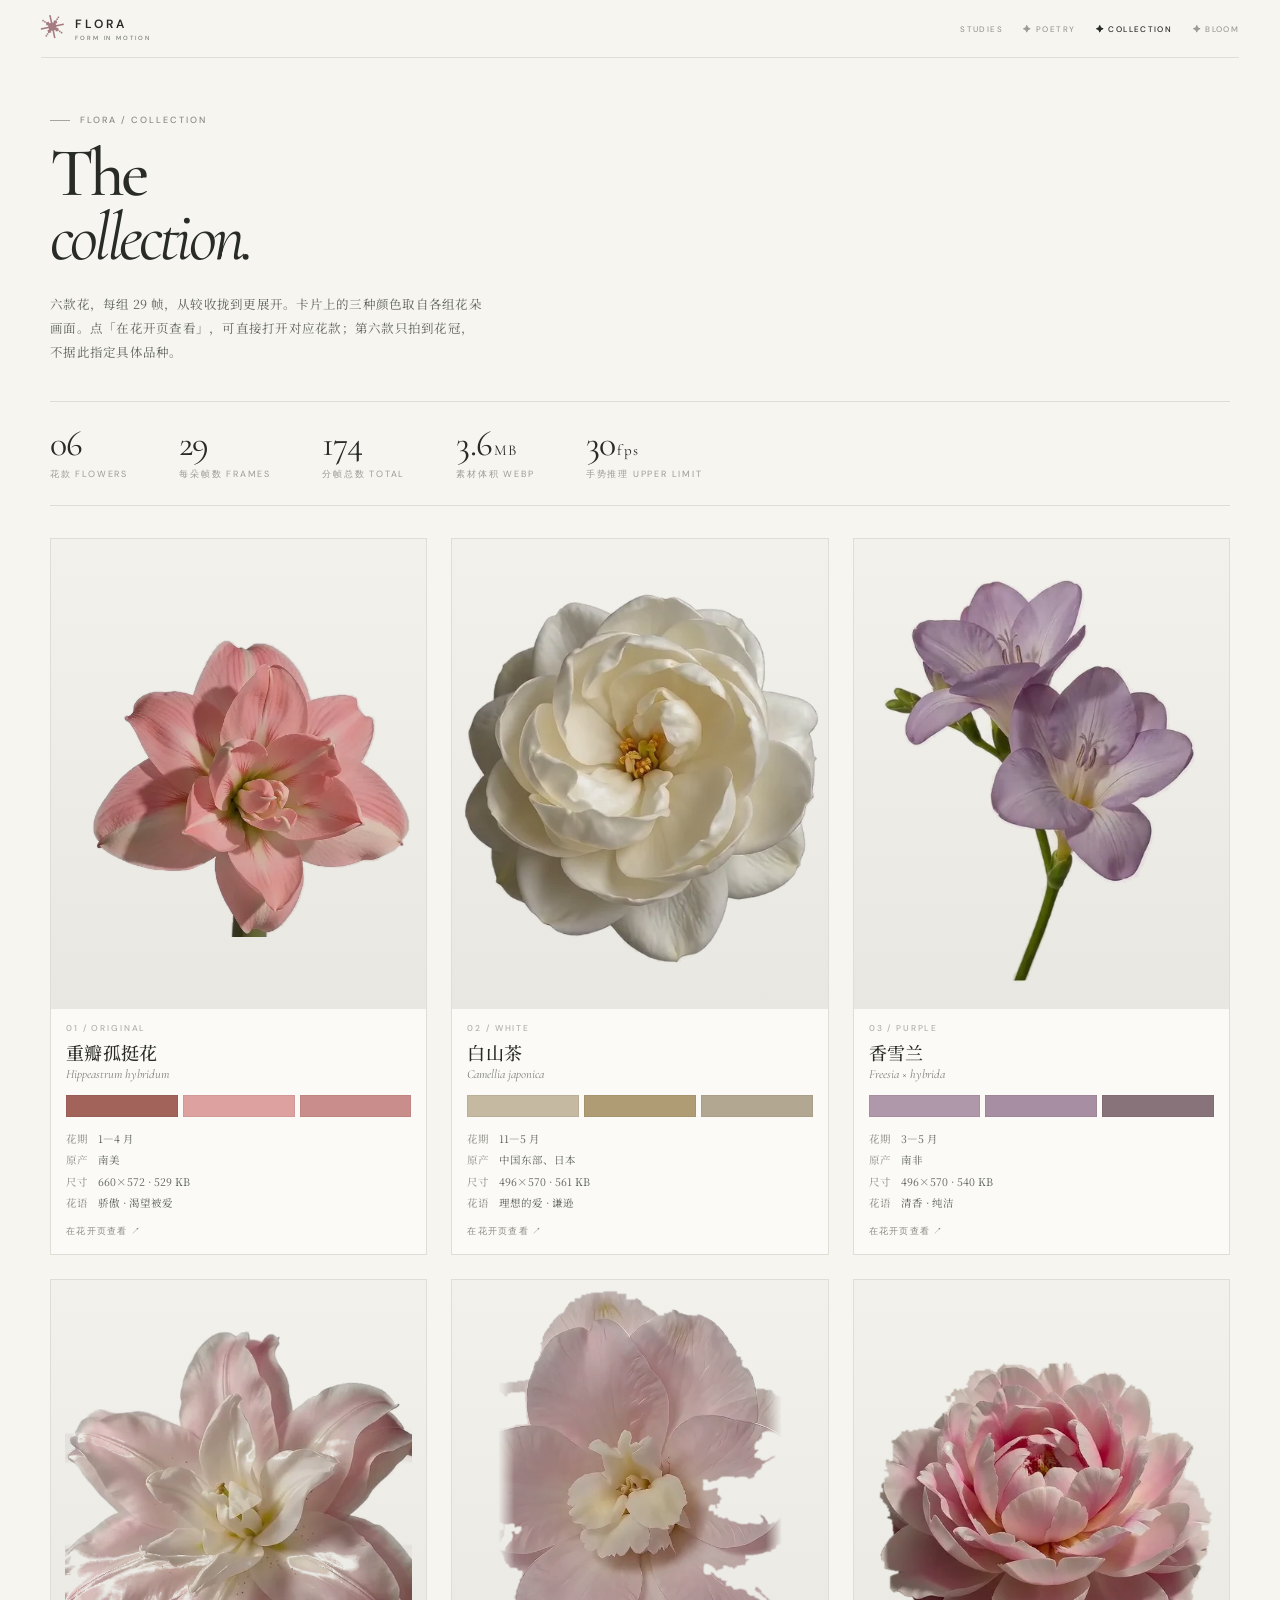
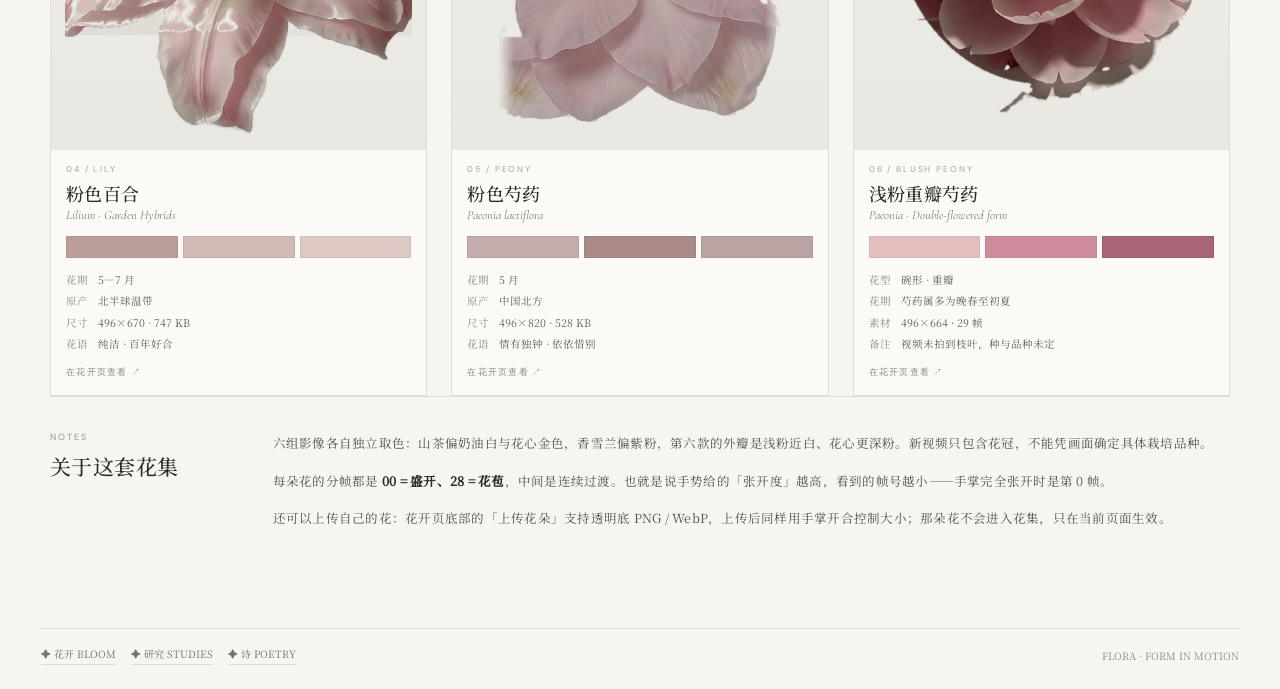
==== commit 5ea5d0fa: "Add sixth peony bloom and smooth first two flowers" ====
--- a/collection.html
+++ b/collection.html
@@ -4,7 +4,7 @@
   <meta charset="UTF-8" />
   <meta name="viewport" content="width=device-width, initial-scale=1.0" />
   <meta name="theme-color" content="#f6f5f0" />
-  <meta name="description" content="FLORA · 花集：五个花种、145 张分帧、每组三种主色，附花期与花语。" />
+  <meta name="description" content="FLORA · 花集：六款花、174 张分帧，附花型与观察资料。" />
   <link rel="icon" href="./assets/favicon.svg" type="image/svg+xml" />
   <title>COLLECTION · 花集 — FLORA</title>
   <link rel="stylesheet" href="./fonts.local.css" />
@@ -20,13 +20,13 @@
     <main class="doc-main">
       <p class="doc-eyebrow"><span></span>FLORA / COLLECTION</p>
       <h1 class="doc-title">The<br /><em>collection.</em></h1>
-      <p class="doc-lede">五个花种，每组 29 帧，从花苞到盛开。卡片上的三种颜色不是配色方案，是每朵花盛开那一帧里真正出现最多的三个颜色（去掉背景后按饱和度筛出）。点卡片上的「在花开页查看」，会直接打开对应的花种。</p>
+      <p class="doc-lede">六款花，每组 29 帧，从较收拢到更展开。卡片上的三种颜色取自各组花朵画面。点「在花开页查看」，可直接打开对应花款；第六款只拍到花冠，不据此指定具体品种。</p>
 
       <div class="stats">
-        <div class="stat"><b>05</b><span>花种 SPECIES</span></div>
+        <div class="stat"><b>06</b><span>花款 FLOWERS</span></div>
         <div class="stat"><b>29</b><span>每朵帧数 FRAMES</span></div>
-        <div class="stat"><b>145</b><span>分帧总数 TOTAL</span></div>
-        <div class="stat"><b>2.9<span>MB</span></b><span>素材体积 WEBP</span></div>
+        <div class="stat"><b>174</b><span>分帧总数 TOTAL</span></div>
+        <div class="stat"><b>3.6<span>MB</span></b><span>素材体积 WEBP</span></div>
         <div class="stat"><b>30<span>fps</span></b><span>手势推理 UPPER LIMIT</span></div>
       </div>
 
@@ -91,13 +91,24 @@
             <a class="go" href="./index.html?flower=5">在花开页查看 ↗</a>
           </div>
         </article>
+        <article class="card">
+          <div class="card-img"><img src="./assets/seedance/blush-peony/flower_00.webp" alt="浅粉重瓣芍药花冠" loading="lazy" /></div>
+          <div class="card-body">
+            <span class="card-no">06 / BLUSH PEONY</span>
+            <h3>浅粉重瓣芍药</h3>
+            <span class="lat">Paeonia · Double-flowered form</span>
+            <div class="swatches"><i class="sw" style="background:#e3bfc0"></i><i class="sw" style="background:#cd8d9e"></i><i class="sw" style="background:#a76575"></i></div>
+            <div class="card-meta"><b>花型</b><span>碗形 · 重瓣</span><b>花期</b><span>芍药属多为晚春至初夏</span><b>素材</b><span>496×664 · 29 帧</span><b>备注</b><span>视频未拍到枝叶，种与品种未定</span></div>
+            <a class="go" href="./index.html?flower=6">在花开页查看 ↗</a>
+          </div>
+        </article>
 
       </div>
 
       <div class="doc-sec">
         <h2>NOTES<b>关于这套花集</b></h2>
         <div class="doc-sec-body">
-          <p>五组影像各自独立取色：山茶的瓣色偏冷，去掉背景后剩下的多是奶油白与花心的金；芍药的花瓣面积最大、色相最散，取色时会带出灰粉；香雪兰的紫是花瓣本身的花青素色，与南非冬季降雨区的强光照有关。</p>
+          <p>六组影像各自独立取色：山茶偏奶油白与花心金色，香雪兰偏紫粉，第六款的外瓣是浅粉近白、花心更深粉。新视频只包含花冠，不能凭画面确定具体栽培品种。</p>
           <p>每朵花的分帧都是 <strong>00 = 盛开、28 = 花苞</strong>，中间是连续过渡。也就是说手势给的「张开度」越高，看到的帧号越小——手掌完全张开时是第 0 帧。</p>
           <p>还可以上传自己的花：花开页底部的「上传花朵」支持透明底 PNG / WebP，上传后同样用手掌开合控制大小；那朵花不会进入花集，只在当前页面生效。</p>
         </div>
--- a/styles.css
+++ b/styles.css
@@ -75,3 +75,11 @@
 .dialog-facts dd{margin:0;font:12px/1.8 var(--han);color:#4b5046}
 .dialog-detail{font-size:12.5px;line-height:2.05}
 @media(max-width:650px){.dialog-facts{grid-template-columns:1fr;gap:1px;margin-bottom:16px}.dialog-facts dd{margin:0 0 9px}.dialog-detail{line-height:1.95}}
+/* 凋零层：合拢段直接在帧图上做（filter/transform），落瓣/脱落的收尾才用 canvas，
+   与原逐帧图共用同一底部渐隐遮罩 */
+.bloom-stage .wither-layer{position:absolute;z-index:2;pointer-events:none;opacity:0}
+.bloom-stage .bloom-smooth-layer{position:absolute;inset:0;z-index:1;width:100%;height:100%;object-fit:contain;pointer-events:none;display:none}
+.bloom-stage.is-smooth .bloom-smooth-layer{display:block}
+.bloom-stage.is-smooth .bloom-animation{opacity:0}
+.bloom-stage img{transition:opacity .5s ease}
+.experience.is-withering .interaction-note{color:#8d8377;letter-spacing:.16em}
--- a/pages.css
+++ b/pages.css
@@ -75,7 +75,7 @@
 .doc-footer a:hover{color:var(--ink)}
 
 @media (min-width:1060px){
-  .cards{grid-template-columns:repeat(5,minmax(0,1fr))}
+  .cards{grid-template-columns:repeat(3,minmax(0,1fr))}
 }
 @media (max-width:720px){
   .doc-sec,.verse{grid-template-columns:1fr;gap:12px}
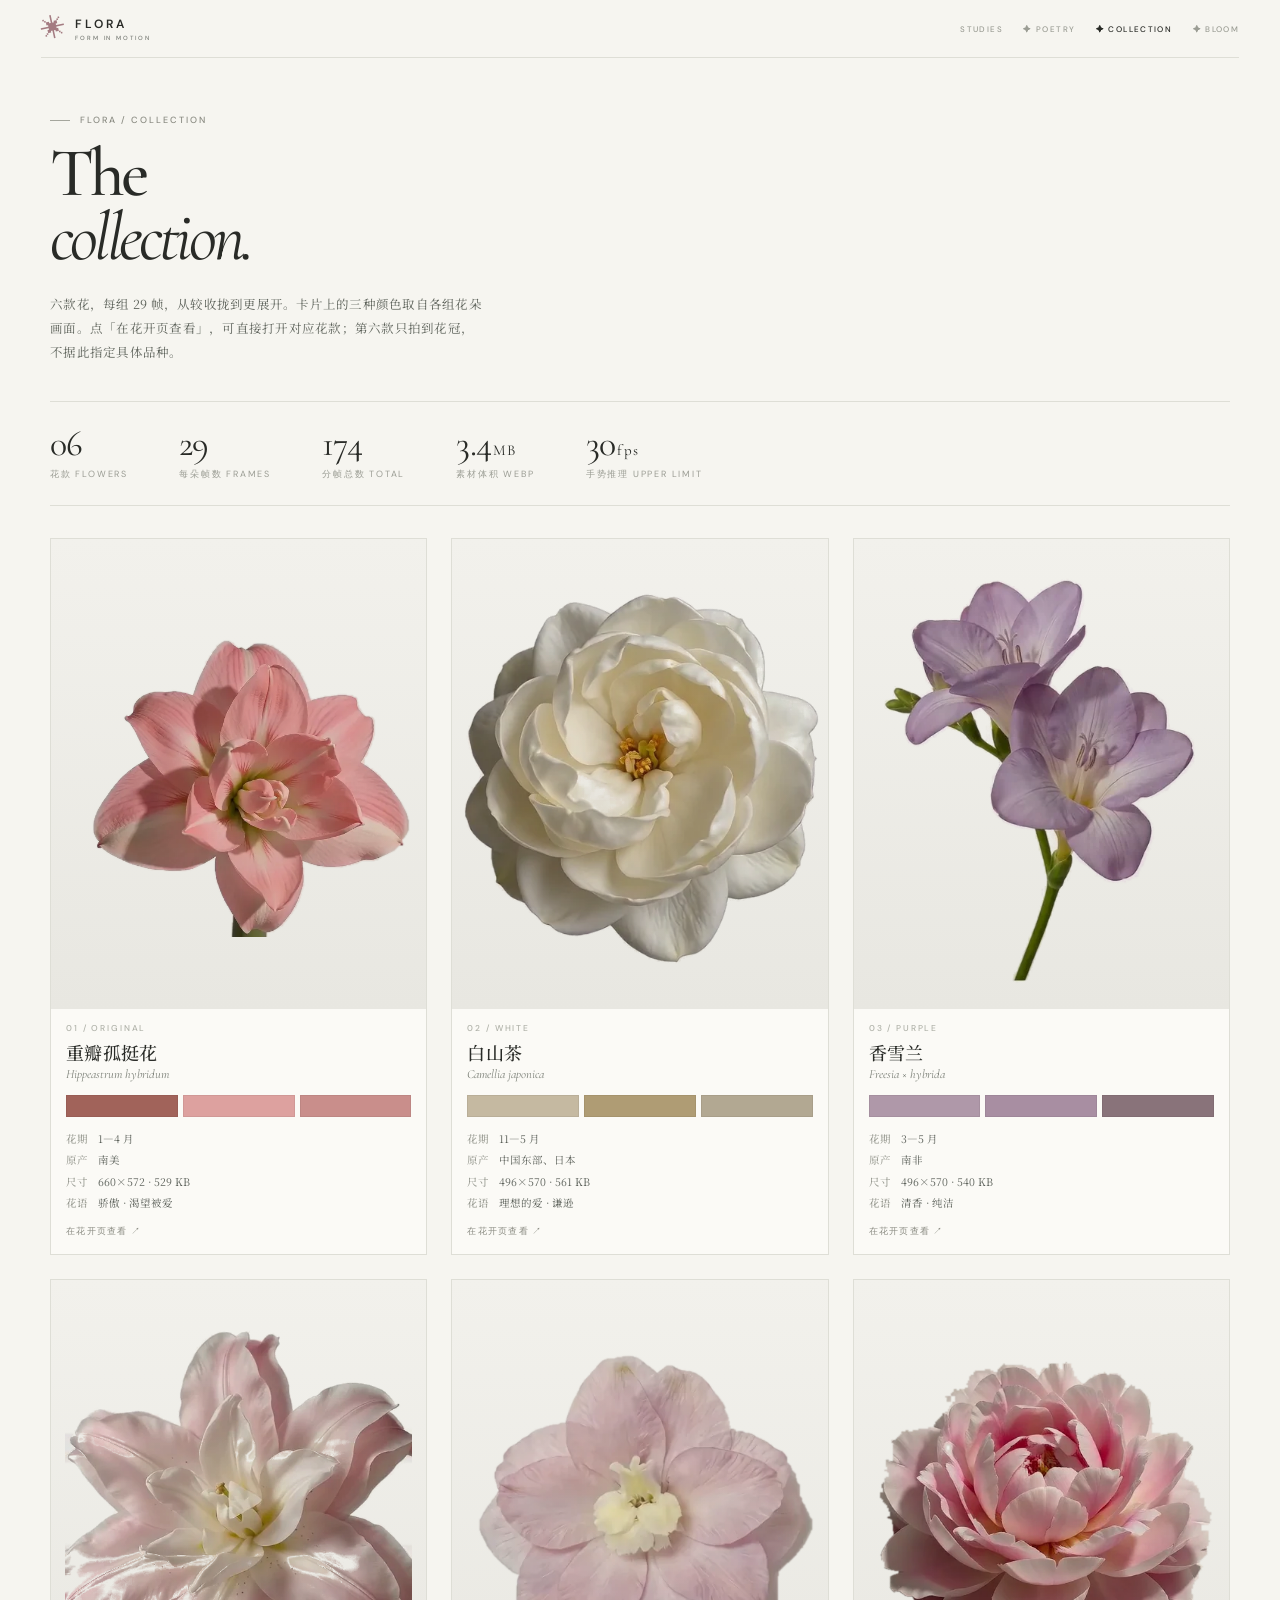
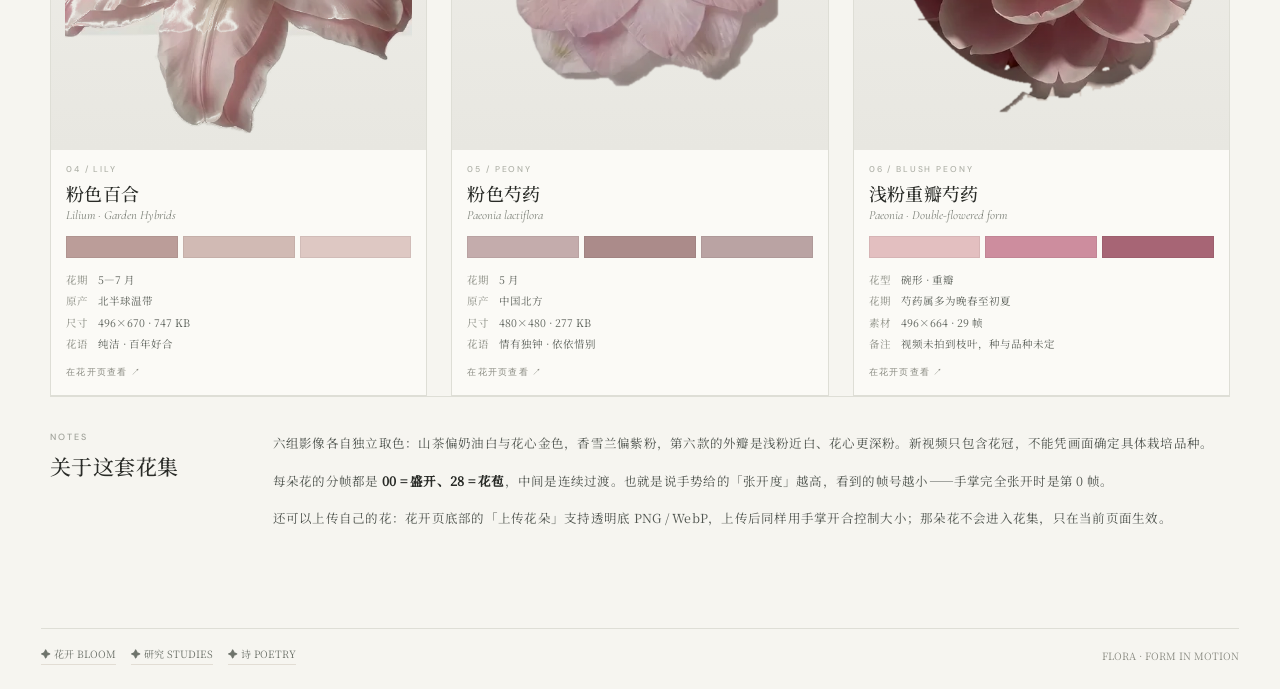
==== commit b7428421: "Replace fifth flower motion with new Seedance clip" ====
--- a/collection.html
+++ b/collection.html
@@ -26,7 +26,7 @@
         <div class="stat"><b>06</b><span>花款 FLOWERS</span></div>
         <div class="stat"><b>29</b><span>每朵帧数 FRAMES</span></div>
         <div class="stat"><b>174</b><span>分帧总数 TOTAL</span></div>
-        <div class="stat"><b>3.6<span>MB</span></b><span>素材体积 WEBP</span></div>
+        <div class="stat"><b>3.4<span>MB</span></b><span>素材体积 WEBP</span></div>
         <div class="stat"><b>30<span>fps</span></b><span>手势推理 UPPER LIMIT</span></div>
       </div>
 
@@ -87,7 +87,7 @@
             <h3>粉色芍药</h3>
             <span class="lat">Paeonia lactiflora</span>
             <div class="swatches"><i class="sw" style="background:#c4acac"></i><i class="sw" style="background:#ab8b8a"></i><i class="sw" style="background:#baa3a3"></i></div>
-            <div class="card-meta"><b>花期</b><span>5 月</span><b>原产</b><span>中国北方</span><b>尺寸</b><span>496×820 · 528 KB</span><b>花语</b><span>情有独钟 · 依依惜别</span></div>
+            <div class="card-meta"><b>花期</b><span>5 月</span><b>原产</b><span>中国北方</span><b>尺寸</b><span>480×480 · 277 KB</span><b>花语</b><span>情有独钟 · 依依惜别</span></div>
             <a class="go" href="./index.html?flower=5">在花开页查看 ↗</a>
           </div>
         </article>
